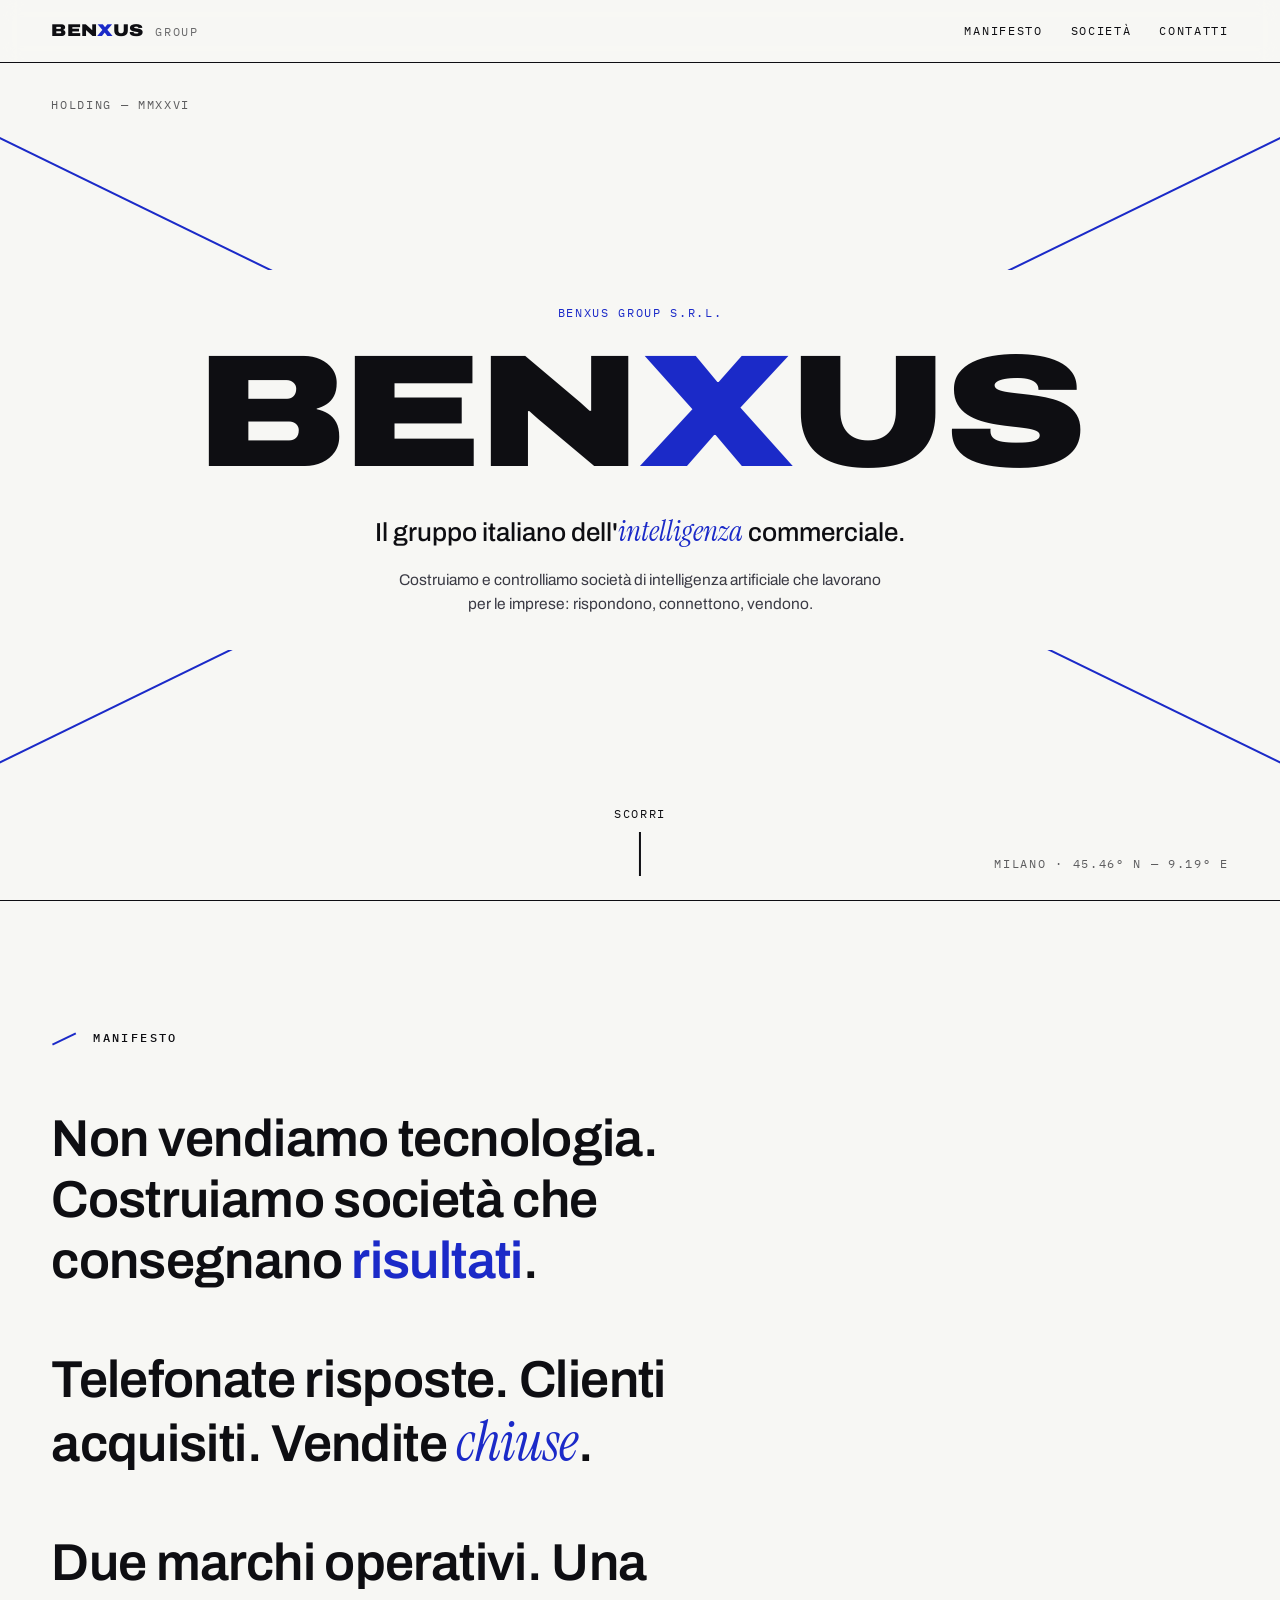
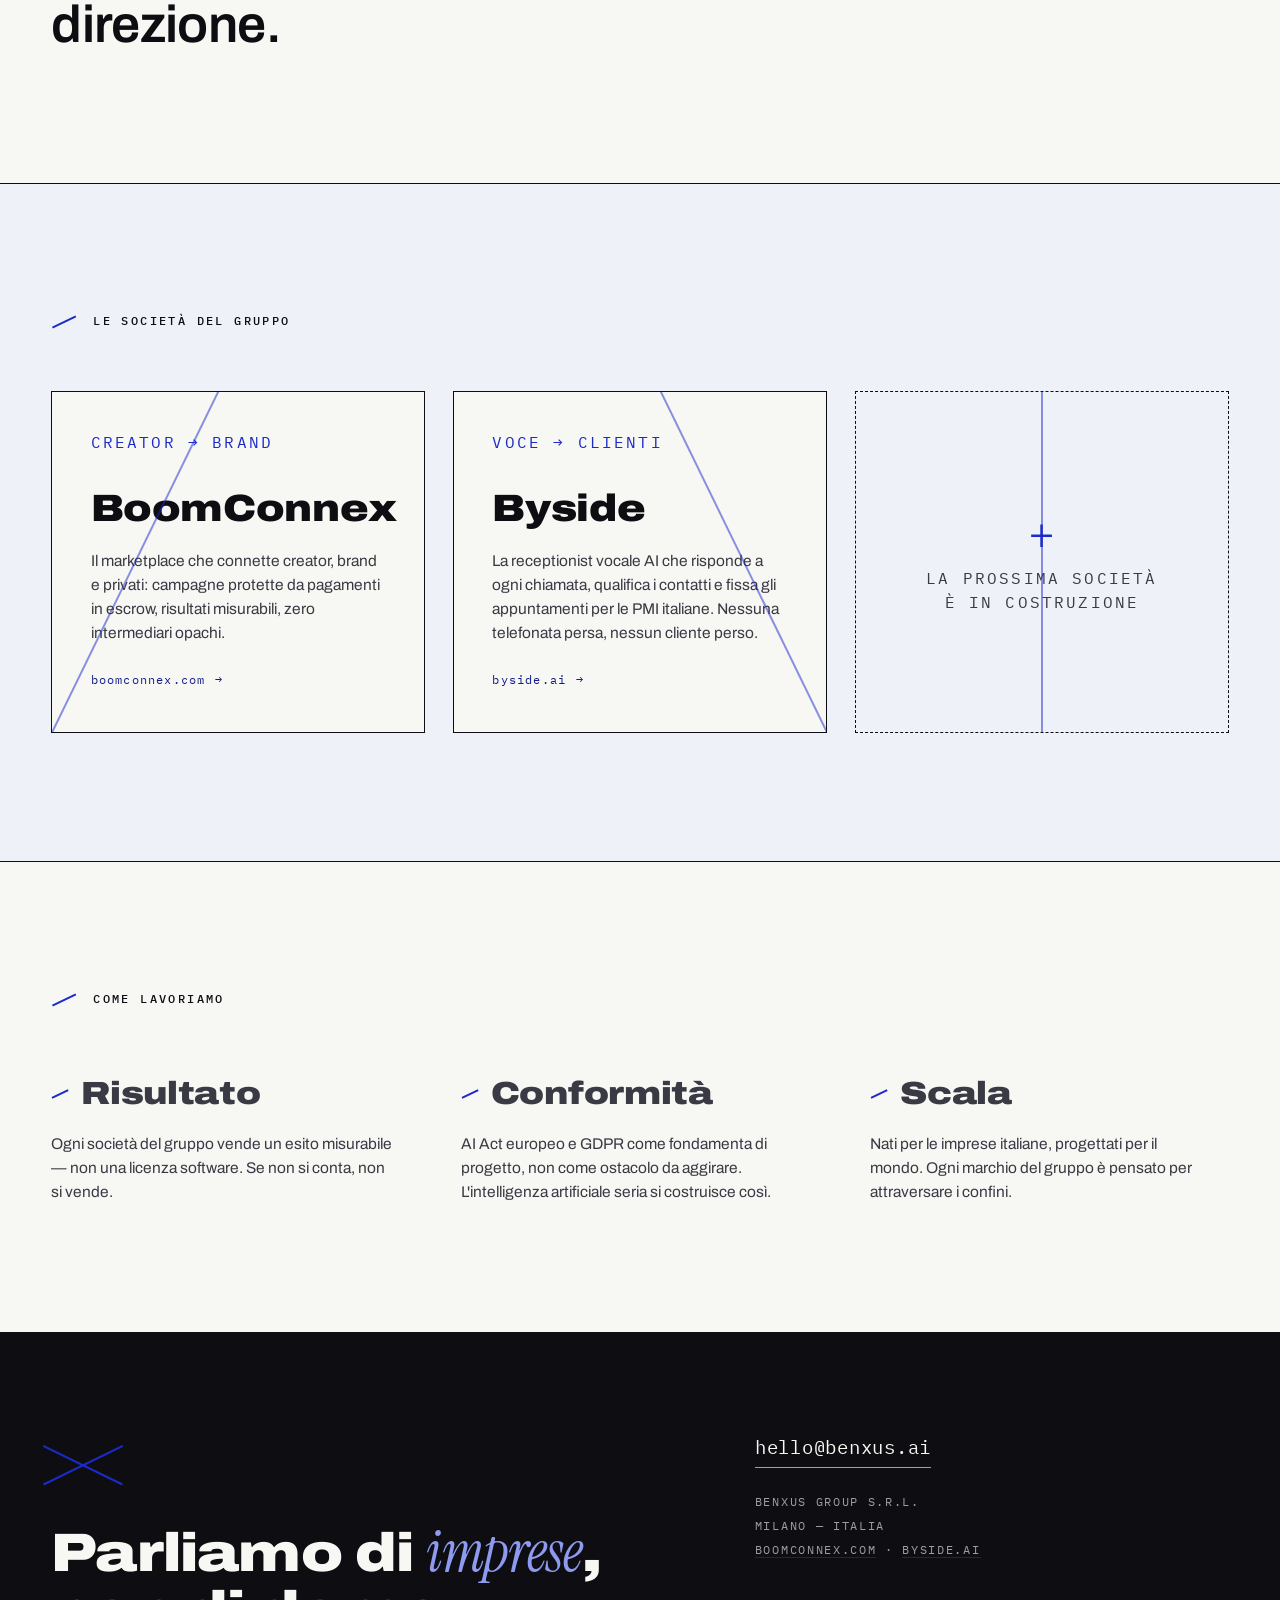
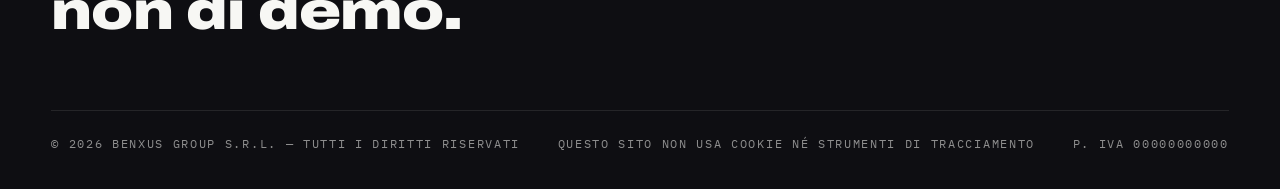
==== index.html @ c02fb2e4 "Firt level" ====
<!DOCTYPE html>
<html lang="it">
<head>
<meta charset="UTF-8">
<meta name="viewport" content="width=device-width, initial-scale=1.0">
<title>Benxus Group — Il gruppo italiano dell'intelligenza commerciale</title>
<meta name="description" content="Benxus Group è la holding milanese che costruisce e controlla società di intelligenza artificiale commerciale: BoomConnex e Byside.">
<link rel="canonical" href="https://benxus.ai/">
<meta name="theme-color" content="#F7F7F4" media="(prefers-color-scheme: light)">
<meta name="theme-color" content="#0D0D11" media="(prefers-color-scheme: dark)">
<meta name="color-scheme" content="light dark">

<meta property="og:title" content="Benxus Group">
<meta property="og:description" content="Il gruppo italiano dell'intelligenza commerciale. BoomConnex · Byside.">
<meta property="og:type" content="website">
<meta property="og:url" content="https://benxus.ai/">
<meta property="og:site_name" content="Benxus Group">
<meta property="og:locale" content="it_IT">
<meta property="og:image" content="https://benxus.ai/og.png">
<meta property="og:image:width" content="1200">
<meta property="og:image:height" content="630">
<meta property="og:image:alt" content="Benxus Group — il gruppo italiano dell'intelligenza commerciale">
<meta name="twitter:card" content="summary_large_image">

<link rel="icon" href="/favicon.svg" type="image/svg+xml">
<link rel="apple-touch-icon" href="/og.png">

<link rel="preconnect" href="https://fonts.googleapis.com">
<link rel="preconnect" href="https://fonts.gstatic.com" crossorigin>
<link href="https://fonts.googleapis.com/css2?family=Archivo:wdth,wght@62..125,400..900&family=IBM+Plex+Mono:wght@400;500&family=Instrument+Serif:ital@1&display=swap" rel="stylesheet">

<style>
  :root{
    /* colore */
    --carta:#F7F7F4;
    --inchiostro:#0E0E12;
    --oltremare:#1B2AC8;
    --oltremare-profondo:#111C86;
    --ghiaccio:#EFF1F8;
    --testo-sec:#3A3A44;
    --testo-ter:#6A6A76;
    --fondo-scuro:#0E0E12;
    --su-scuro:#F7F7F4;
    --su-scuro-blu:#8E99F0;
    --bordo-scuro:rgba(247,247,244,.18);
    /* struttura */
    --angolo:26deg;        /* l'angolo del marchio: ticks, tagli, X */
    --angolo-hero:26deg;   /* le diagonali dell'apertura, più ripide su mobile */
    --linea:1.5px;
    --maxw:1240px;
    --pad:clamp(20px,4vw,56px);
    --header-h:58px;
  }
  @media (prefers-color-scheme: dark){
    :root{
      --carta:#0D0D11;
      --inchiostro:#F2F2EE;
      --oltremare:#7E8CFF;
      --oltremare-profondo:#AEB6FF;
      --ghiaccio:#131320;
      --testo-sec:#A6A6B2;
      --testo-ter:#7C7C8A;
      --fondo-scuro:#07070A;
      --su-scuro:#F2F2EE;
      --su-scuro-blu:#AEB6FF;
      --bordo-scuro:rgba(242,242,238,.16);
    }
  }

  *{margin:0;padding:0;box-sizing:border-box}
  html{scroll-behavior:smooth;scroll-padding-top:calc(var(--header-h) + 24px)}
  @media (prefers-reduced-motion:reduce){
    html{scroll-behavior:auto}
    *,*::before,*::after{animation-duration:.001s!important;animation-delay:0s!important;transition-duration:.001s!important}
  }
  body{
    background:var(--carta);
    color:var(--inchiostro);
    font-family:'Archivo',system-ui,sans-serif;
    font-size:17px;
    line-height:1.55;
    -webkit-font-smoothing:antialiased;
    overflow-x:hidden;
  }
  ::selection{background:var(--oltremare);color:var(--carta)}
  a{color:inherit;text-decoration:none}
  a:focus-visible,button:focus-visible{outline:2.5px solid var(--oltremare);outline-offset:4px;border-radius:2px}
  .mono{font-family:'IBM Plex Mono',monospace;font-size:12px;letter-spacing:.14em;text-transform:uppercase}
  .serif-i{font-family:'Instrument Serif',serif;font-style:italic;font-weight:400}

  .salta{
    position:absolute;left:var(--pad);top:-100px;z-index:99;
    background:var(--oltremare);color:#fff;padding:10px 16px;
    transition:top .2s ease;
  }
  .salta:focus{top:12px}

  /* ---------- INTESTAZIONE ---------- */
  header{
    position:fixed;inset:0 0 auto 0;z-index:50;
    display:flex;justify-content:space-between;align-items:center;gap:16px;
    padding:18px var(--pad);
    background:color-mix(in srgb,var(--carta) 88%,transparent);
    backdrop-filter:blur(10px);
    border-bottom:var(--linea) solid var(--inchiostro);
  }
  .brand{display:flex;align-items:baseline;gap:12px}
  .brand strong{font-weight:900;font-variation-settings:'wdth' 118;letter-spacing:.02em;font-size:17px}
  .brand .x{color:var(--oltremare);display:inline-block;transition:transform .3s cubic-bezier(.2,.7,.2,1)}
  .brand:hover .x{transform:rotate(var(--angolo))}
  nav{display:flex;gap:clamp(14px,3vw,28px);align-items:center}
  nav a{position:relative;padding:2px 0}
  nav a::after{content:"";position:absolute;left:0;bottom:-3px;height:2px;width:0;background:var(--oltremare);transition:width .28s ease}
  nav a:hover::after{width:100%}
  @media(max-width:560px){nav{font-size:10.5px;letter-spacing:.1em}}

  /* ---------- APERTURA ---------- */
  .hero{
    position:relative;
    min-height:100svh;
    display:flex;flex-direction:column;
    align-items:center;justify-content:center;
    text-align:center;
    padding:110px var(--pad) 90px;
    overflow:hidden;
  }
  .diag{
    position:absolute;top:50%;left:50%;
    width:220vmax;height:var(--linea);
    background:var(--oltremare);
    transform-origin:center;
    z-index:1;
    transform:translate(-50%,-50%) rotate(var(--r)) scaleX(0);
    animation:draw 1.1s cubic-bezier(.7,0,.2,1) forwards;
  }
  .diag.a{--r:calc(-1 * var(--angolo-hero));animation-delay:.25s}
  .diag.b{--r:var(--angolo-hero);animation-delay:.45s}
  @keyframes draw{to{transform:translate(-50%,-50%) rotate(var(--r)) scaleX(1)}}

  /* etichette delle società, in asse con le diagonali */
  .rail{
    position:absolute;top:50%;left:50%;z-index:2;
    transform-origin:center;
    opacity:0;animation:fadein .8s ease 1.25s forwards;
  }
  .rail.a{transform:translate(-50%,-50%) rotate(calc(-1 * var(--angolo-hero))) translateX(calc(-1*clamp(170px,27vw,430px))) translateY(-1.5em)}
  .rail.b{transform:translate(-50%,-50%) rotate(var(--angolo-hero)) translateX(clamp(170px,27vw,430px)) translateY(-1.5em)}
  .rail a{display:inline-flex;flex-direction:column;gap:2px;padding:7px 12px;background:var(--carta)}
  .rail .name{font-weight:800;letter-spacing:.16em;font-size:clamp(11px,1.15vw,14px);font-family:'IBM Plex Mono',monospace;color:var(--oltremare)}
  .rail small{font-family:'IBM Plex Mono',monospace;font-size:10px;letter-spacing:.1em;color:var(--inchiostro);opacity:.62}
  .rail a:hover .name{color:var(--oltremare-profondo)}
  @keyframes fadein{to{opacity:1}}

  .hero .plate{
    position:relative;z-index:3;
    background:var(--carta);
    padding:clamp(14px,3vw,34px) clamp(18px,4vw,56px);
  }
  .eyebrow{color:var(--oltremare);margin-bottom:18px;opacity:0;animation:fadein .7s ease .9s forwards}
  h1{
    font-weight:900;font-variation-settings:'wdth' 125;
    font-size:clamp(54px,12.5vw,176px);
    line-height:.92;letter-spacing:-.015em;
    opacity:0;transform:translateY(14px);
    animation:rise .8s cubic-bezier(.2,.7,.2,1) .55s forwards;
  }
  h1 .x{color:var(--oltremare)}
  @keyframes rise{to{opacity:1;transform:none}}
  .tagline{
    margin-top:22px;
    font-size:clamp(18px,2.3vw,26px);
    font-weight:500;
    opacity:0;animation:fadein .8s ease 1.05s forwards;
  }
  .tagline .serif-i{color:var(--oltremare);font-size:1.12em}
  .sub{
    margin-top:14px;max-width:56ch;margin-inline:auto;
    color:var(--testo-sec);font-size:15.5px;
    opacity:0;animation:fadein .8s ease 1.2s forwards;
  }
  .corner{position:absolute;z-index:2;opacity:.66}
  .corner.tl{top:96px;left:var(--pad)}
  .corner.br{bottom:26px;right:var(--pad)}
  .scrollcue{
    position:absolute;bottom:24px;left:50%;transform:translateX(-50%);z-index:3;
    display:flex;flex-direction:column;align-items:center;gap:8px;color:var(--inchiostro);
    opacity:0;animation:fadein 1s ease 1.7s forwards;
  }
  .scrollcue .bar{width:var(--linea);height:44px;background:var(--inchiostro);animation:pulse 2.2s ease-in-out infinite}
  @keyframes pulse{0%,100%{transform:scaleY(1)}50%{transform:scaleY(.45)}}

  @media(max-width:760px){
    :root{--angolo-hero:40deg}
    .rail{top:auto;left:50%;transform:translateX(-50%)}
    .rail.a{top:15%}
    .rail.b{top:auto;bottom:15%}
    .rail a{align-items:center;text-align:center;padding:8px 14px}
    .corner.tl{display:none}
    .corner.br{bottom:20px;font-size:10px}
    .scrollcue{display:none}
  }

  /* ---------- SEZIONI ---------- */
  section{padding:clamp(72px,10vw,130px) var(--pad)}
  section.hero{padding:110px var(--pad) 90px}
  .wrap{max-width:var(--maxw);margin:0 auto}
  .sec-head{display:flex;align-items:center;gap:16px;margin-bottom:clamp(34px,5vw,60px)}
  .sec-head .tick{width:26px;height:var(--linea);background:var(--oltremare);transform:rotate(calc(-1 * var(--angolo)));flex:none}
  .sec-head h2{font-family:'IBM Plex Mono',monospace;font-size:12px;letter-spacing:.2em;text-transform:uppercase;font-weight:500}

  .reveal{opacity:0;transform:translateY(22px);transition:opacity .7s ease,transform .7s cubic-bezier(.2,.7,.2,1)}
  .reveal.in{opacity:1;transform:none}

  /* manifesto */
  #manifesto{border-top:var(--linea) solid var(--inchiostro)}
  .manifesto p{
    font-size:clamp(26px,4.4vw,52px);
    line-height:1.18;font-weight:600;letter-spacing:-.012em;
    max-width:22ch;
  }
  .manifesto p + p{margin-top:1.1em}
  .manifesto .blu{color:var(--oltremare)}
  .manifesto .serif-i{font-size:1.06em}

  /* portafoglio */
  #portafoglio{background:var(--ghiaccio);border-top:var(--linea) solid var(--inchiostro)}
  .grid{display:grid;grid-template-columns:repeat(auto-fit,minmax(290px,1fr));gap:clamp(16px,2.5vw,28px)}
  .card{
    position:relative;background:var(--carta);
    border:var(--linea) solid var(--inchiostro);
    padding:clamp(24px,3vw,40px);
    min-height:300px;display:flex;flex-direction:column;
    overflow:hidden;
    transition:transform .3s cubic-bezier(.2,.7,.2,1), box-shadow .3s ease;
  }
  .card::before{
    content:"";position:absolute;top:-30%;height:160%;width:var(--linea);
    background:var(--oltremare);opacity:.5;
    transition:opacity .3s ease;
  }
  .card.slash::before{left:22%;transform:rotate(var(--angolo))}
  .card.backslash::before{right:22%;transform:rotate(calc(-1 * var(--angolo)))}
  .card:hover{transform:translateY(-6px);box-shadow:0 18px 40px -18px rgba(17,28,134,.35)}
  .card:hover::before{opacity:1}
  .card .k{color:var(--oltremare);margin-bottom:auto}
  .card h3{font-weight:900;font-variation-settings:'wdth' 115;font-size:clamp(26px,3vw,38px);letter-spacing:-.01em;margin:26px 0 10px}
  .card p{color:var(--testo-sec);font-size:15.5px;max-width:34ch}
  .card .go{
    margin-top:26px;display:inline-flex;align-items:center;gap:10px;align-self:flex-start;
    font-family:'IBM Plex Mono',monospace;font-size:12px;letter-spacing:.1em;
    color:var(--oltremare-profondo);
    border-bottom:var(--linea) solid transparent;padding-bottom:3px;
    transition:border-color .25s ease;
  }
  .card .go:hover{border-bottom-color:var(--oltremare)}
  .card .go .arr{transition:transform .25s ease}
  .card:hover .go .arr{transform:translateX(6px)}
  .card.next{
    background:transparent;
    border-style:dashed;
    align-items:center;justify-content:center;text-align:center;color:var(--testo-ter);
  }
  .card.next:hover{transform:none;box-shadow:none}
  .card.next .plus{font-size:44px;font-weight:200;color:var(--oltremare);line-height:1;margin-bottom:12px}

  /* principi */
  #principi{border-top:var(--linea) solid var(--inchiostro)}
  .principi{display:grid;grid-template-columns:repeat(auto-fit,minmax(260px,1fr));gap:clamp(28px,4vw,56px)}
  .pr .word{
    font-weight:900;font-variation-settings:'wdth' 120;
    font-size:clamp(24px,2.6vw,32px);letter-spacing:-.01em;
    display:flex;align-items:center;gap:12px;margin-bottom:14px;
  }
  .pr .word::before{content:"";width:18px;height:var(--linea);background:var(--oltremare);transform:rotate(calc(-1 * var(--angolo)));flex:none}
  .pr p{color:var(--testo-sec);font-size:15.5px;max-width:38ch}

  /* contatti */
  footer{
    border-top:var(--linea) solid var(--inchiostro);
    background:var(--fondo-scuro);color:var(--su-scuro);
    padding:clamp(60px,8vw,100px) var(--pad) 34px;
  }
  .foot-grid{max-width:var(--maxw);margin:0 auto;display:grid;grid-template-columns:1.4fr 1fr;gap:40px;align-items:start}
  @media(max-width:760px){.foot-grid{grid-template-columns:1fr}}
  .xmark{position:relative;width:64px;height:64px;margin-bottom:26px}
  .xmark::before,.xmark::after{
    content:"";position:absolute;top:50%;left:50%;width:88px;height:var(--linea);
    background:var(--oltremare);
  }
  .xmark::before{transform:translate(-50%,-50%) rotate(var(--angolo))}
  .xmark::after{transform:translate(-50%,-50%) rotate(calc(-1 * var(--angolo)))}
  footer h2{font-weight:900;font-variation-settings:'wdth' 120;font-size:clamp(30px,4.5vw,54px);letter-spacing:-.015em;line-height:1.05;max-width:14ch}
  footer h2 .serif-i{color:var(--su-scuro-blu);font-size:1.05em}
  .foot-right{display:flex;flex-direction:column;gap:22px}
  .foot-right a.mail{
    font-family:'IBM Plex Mono',monospace;font-size:clamp(15px,1.8vw,19px);letter-spacing:.04em;
    color:var(--su-scuro);border-bottom:var(--linea) solid var(--su-scuro-blu);
    align-self:flex-start;padding-bottom:4px;transition:color .25s ease;
  }
  .foot-right a.mail:hover{color:var(--su-scuro-blu)}
  .foot-right .mono{opacity:.62;line-height:2}
  .foot-right .mono a{border-bottom:1px solid var(--bordo-scuro)}
  .foot-right .mono a:hover{border-bottom-color:var(--su-scuro-blu)}
  .legal{
    max-width:var(--maxw);margin:70px auto 0;padding-top:22px;
    border-top:1px solid var(--bordo-scuro);
    display:flex;justify-content:space-between;gap:12px 28px;flex-wrap:wrap;
    opacity:.55;line-height:1.9;
  }
</style>
<noscript><style>.reveal{opacity:1;transform:none}</style></noscript>
</head>
<body id="top">

<a class="salta mono" href="#manifesto">Vai al contenuto</a>

<header>
  <a class="brand" href="#top" aria-label="Benxus Group — torna all'inizio">
    <strong>BEN<span class="x">X</span>US</strong>
    <span class="mono" style="color:var(--inchiostro);opacity:.6">Group</span>
  </a>
  <nav class="mono" aria-label="Navigazione principale">
    <a href="#manifesto">Manifesto</a>
    <a href="#portafoglio">Società</a>
    <a href="#contatti">Contatti</a>
  </nav>
</header>

<main>

  <!-- APERTURA -->
  <section class="hero" aria-labelledby="titolo">
    <div class="diag a" aria-hidden="true"></div>
    <div class="diag b" aria-hidden="true"></div>

    <div class="rail a">
      <a href="#portafoglio">
        <span class="name">BOOMCONNEX</span>
        <small>creator&nbsp;→&nbsp;brand</small>
      </a>
    </div>
    <div class="rail b">
      <a href="#portafoglio">
        <span class="name">BYSIDE</span>
        <small>voce&nbsp;→&nbsp;clienti</small>
      </a>
    </div>

    <p class="corner tl mono" aria-hidden="true">Holding — MMXXVI</p>
    <p class="corner br mono" aria-hidden="true">Milano · 45.46° N — 9.19° E</p>

    <div class="plate">
      <p class="eyebrow mono">Benxus Group S.r.l.</p>
      <h1 id="titolo">BEN<span class="x">X</span>US</h1>
      <p class="tagline">Il gruppo italiano dell'<span class="serif-i">intelligenza</span> commerciale.</p>
      <p class="sub">Costruiamo e controlliamo società di intelligenza artificiale che lavorano per le imprese: rispondono, connettono, vendono.</p>
    </div>

    <a class="scrollcue" href="#manifesto" aria-label="Scorri al manifesto">
      <span class="mono">Scorri</span><span class="bar" aria-hidden="true"></span>
    </a>
  </section>

  <!-- MANIFESTO -->
  <section id="manifesto" aria-labelledby="h-manifesto">
    <div class="wrap">
      <div class="sec-head reveal"><span class="tick" aria-hidden="true"></span><h2 id="h-manifesto">Manifesto</h2></div>
      <div class="manifesto">
        <p class="reveal">Non vendiamo tecnologia. Costruiamo società che consegnano <span class="blu">risultati</span>.</p>
        <p class="reveal">Telefonate risposte. Clienti acquisiti. Vendite <span class="serif-i blu">chiuse</span>.</p>
        <p class="reveal">Due marchi operativi. Una direzione.</p>
      </div>
    </div>
  </section>

  <!-- PORTAFOGLIO -->
  <section id="portafoglio" aria-labelledby="h-portafoglio">
    <div class="wrap">
      <div class="sec-head reveal"><span class="tick" aria-hidden="true"></span><h2 id="h-portafoglio">Le società del gruppo</h2></div>
      <div class="grid">

        <article class="card slash reveal">
          <p class="k mono">Creator → Brand</p>
          <h3>BoomConnex</h3>
          <p>Il marketplace che connette creator, brand e privati: campagne protette da pagamenti in escrow, risultati misurabili, zero intermediari opachi.</p>
          <a class="go" href="https://boomconnex.com" target="_blank" rel="noopener">boomconnex.com <span class="arr" aria-hidden="true">→</span></a>
        </article>

        <article class="card backslash reveal">
          <p class="k mono">Voce → Clienti</p>
          <h3>Byside</h3>
          <p>La receptionist vocale AI che risponde a ogni chiamata, qualifica i contatti e fissa gli appuntamenti per le PMI italiane. Nessuna telefonata persa, nessun cliente perso.</p>
          <a class="go" href="https://byside.ai" target="_blank" rel="noopener">byside.ai <span class="arr" aria-hidden="true">→</span></a>
        </article>

        <article class="card next reveal">
          <div>
            <p class="plus" aria-hidden="true">+</p>
            <p class="mono">La prossima società<br>è in costruzione</p>
          </div>
        </article>

      </div>
    </div>
  </section>

  <!-- PRINCIPI -->
  <section id="principi" aria-labelledby="h-principi">
    <div class="wrap">
      <div class="sec-head reveal"><span class="tick" aria-hidden="true"></span><h2 id="h-principi">Come lavoriamo</h2></div>
      <div class="principi">
        <div class="pr reveal">
          <p class="word">Risultato</p>
          <p>Ogni società del gruppo vende un esito misurabile — non una licenza software. Se non si conta, non si vende.</p>
        </div>
        <div class="pr reveal">
          <p class="word">Conformità</p>
          <p>AI Act europeo e GDPR come fondamenta di progetto, non come ostacolo da aggirare. L'intelligenza artificiale seria si costruisce così.</p>
        </div>
        <div class="pr reveal">
          <p class="word">Scala</p>
          <p>Nati per le imprese italiane, progettati per il mondo. Ogni marchio del gruppo è pensato per attraversare i confini.</p>
        </div>
      </div>
    </div>
  </section>

</main>

<!-- CONTATTI -->
<footer id="contatti">
  <div class="foot-grid">
    <div>
      <div class="xmark" aria-hidden="true"></div>
      <h2>Parliamo di <span class="serif-i">imprese</span>, non di demo.</h2>
    </div>
    <div class="foot-right">
      <a class="mail" href="mailto:hello@benxus.ai">hello@benxus.ai</a>
      <p class="mono">
        Benxus Group S.r.l.<br>
        Milano — Italia<br>
        <a href="https://boomconnex.com" target="_blank" rel="noopener">boomconnex.com</a> ·
        <a href="https://byside.ai" target="_blank" rel="noopener">byside.ai</a>
      </p>
    </div>
  </div>
  <div class="legal mono">
    <span>© 2026 Benxus Group S.r.l. — Tutti i diritti riservati</span>
    <span>Questo sito non usa cookie né strumenti di tracciamento</span>
    <span>P. IVA 00000000000</span>
  </div>
</footer>

<script type="application/ld+json">
{
  "@context":"https://schema.org",
  "@type":"Organization",
  "name":"Benxus Group S.r.l.",
  "alternateName":"Benxus Group",
  "url":"https://benxus.ai/",
  "logo":"https://benxus.ai/og.png",
  "image":"https://benxus.ai/og.png",
  "email":"hello@benxus.ai",
  "description":"Holding milanese che costruisce e controlla società di intelligenza artificiale commerciale: BoomConnex e Byside.",
  "address":{"@type":"PostalAddress","addressLocality":"Milano","addressCountry":"IT"},
  "subOrganization":[
    {"@type":"Organization","name":"BoomConnex","url":"https://boomconnex.com","description":"Marketplace che connette creator, brand e privati con pagamenti in escrow."},
    {"@type":"Organization","name":"Byside","url":"https://byside.ai","description":"Receptionist vocale AI per le PMI italiane: risponde, qualifica e fissa appuntamenti."}
  ]
}
</script>

<script>
  (function(){
    var els = document.querySelectorAll('.reveal');
    var ridotto = window.matchMedia('(prefers-reduced-motion: reduce)').matches;
    if (ridotto || !('IntersectionObserver' in window)) {
      els.forEach(function(el){ el.classList.add('in'); });
      return;
    }
    var io = new IntersectionObserver(function(entries){
      entries.forEach(function(e){
        if (e.isIntersecting) { e.target.classList.add('in'); io.unobserve(e.target); }
      });
    }, { threshold: 0.18, rootMargin: '0px 0px -8% 0px' });
    els.forEach(function(el){ io.observe(el); });
  })();
</script>

</body>
</html>
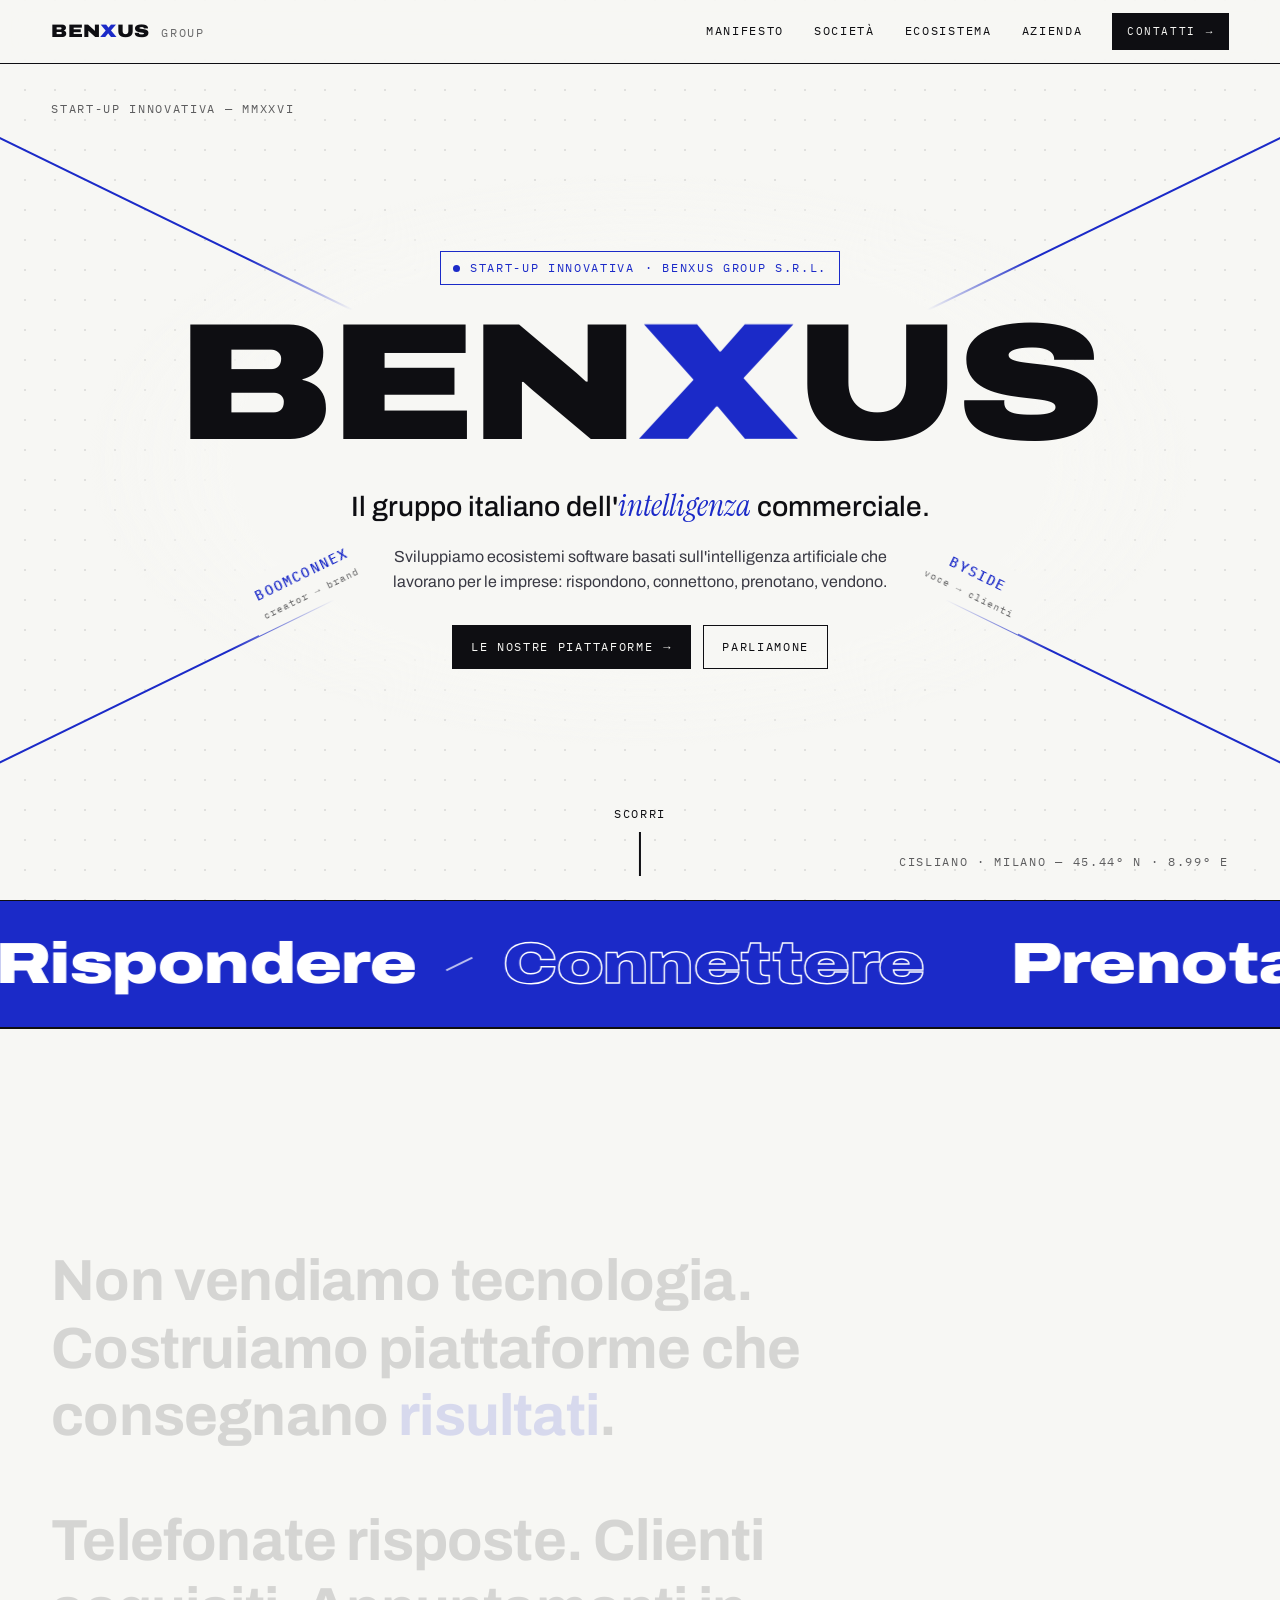
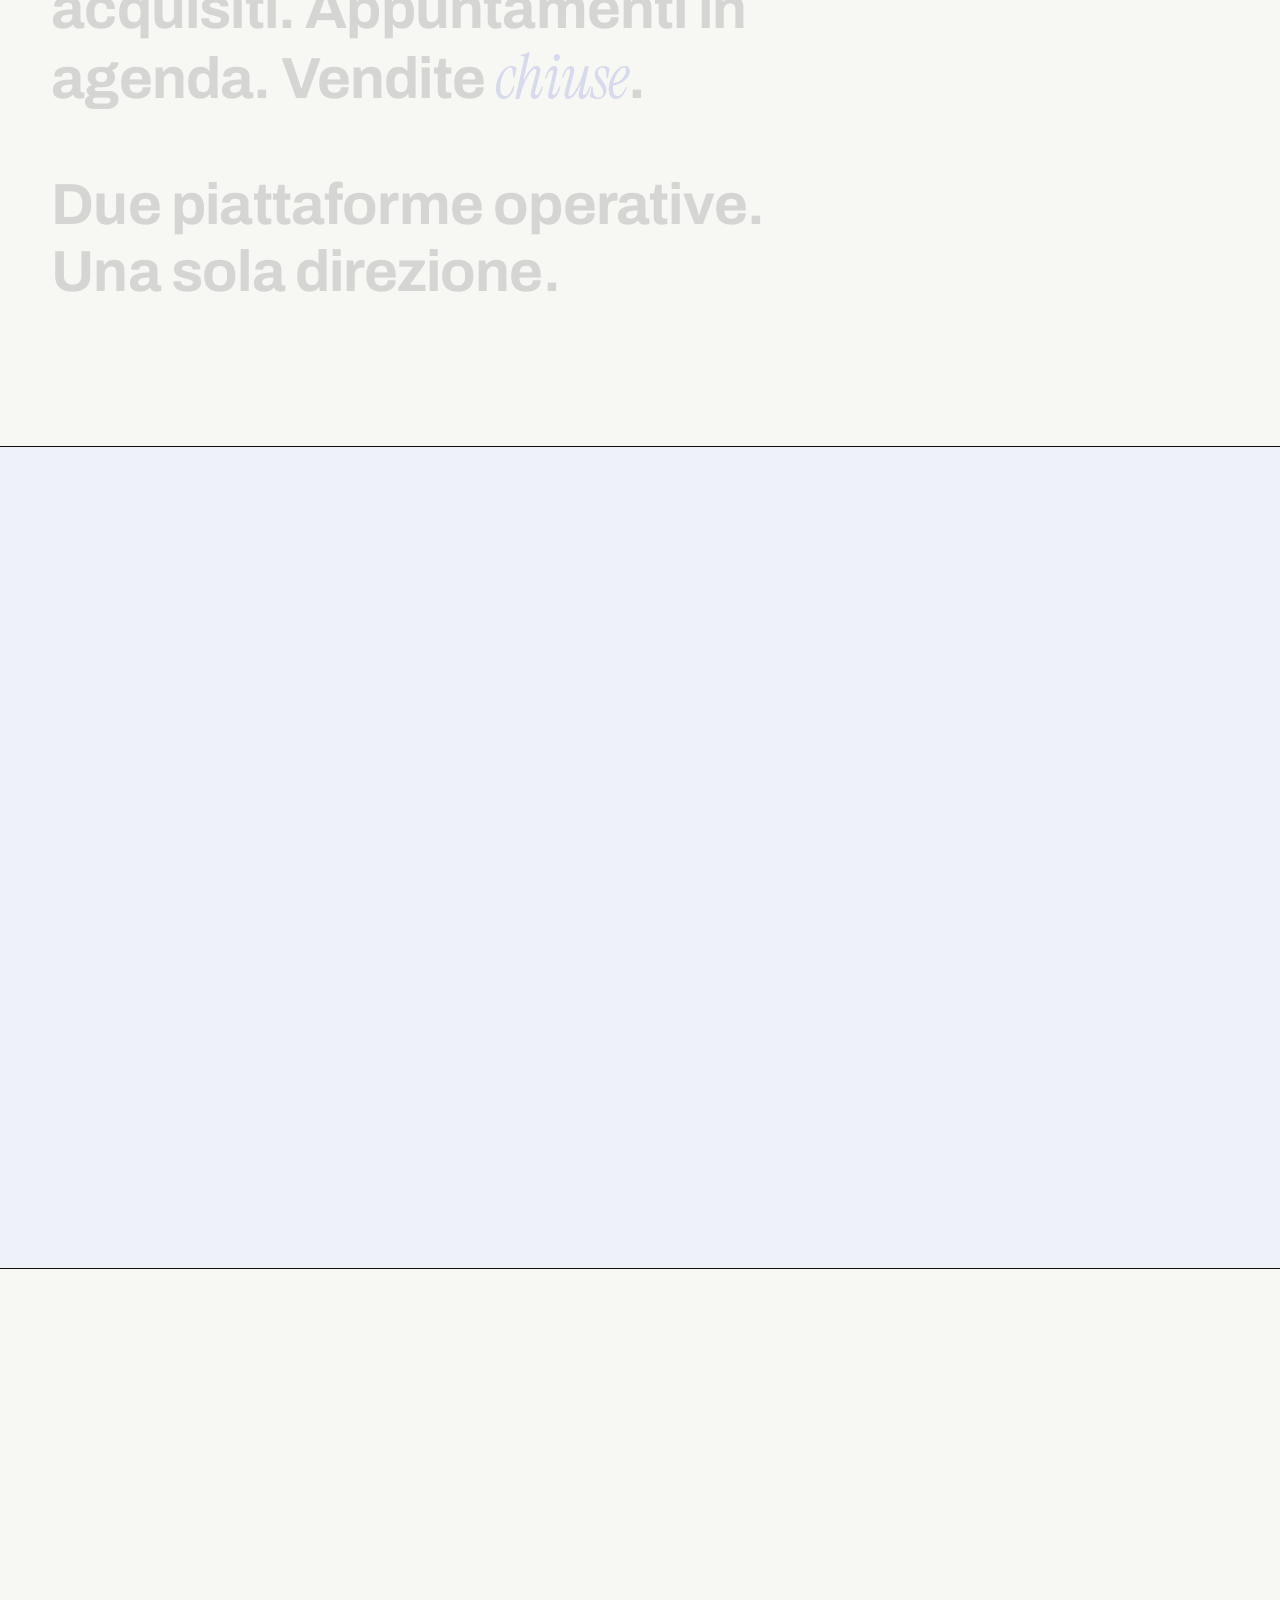
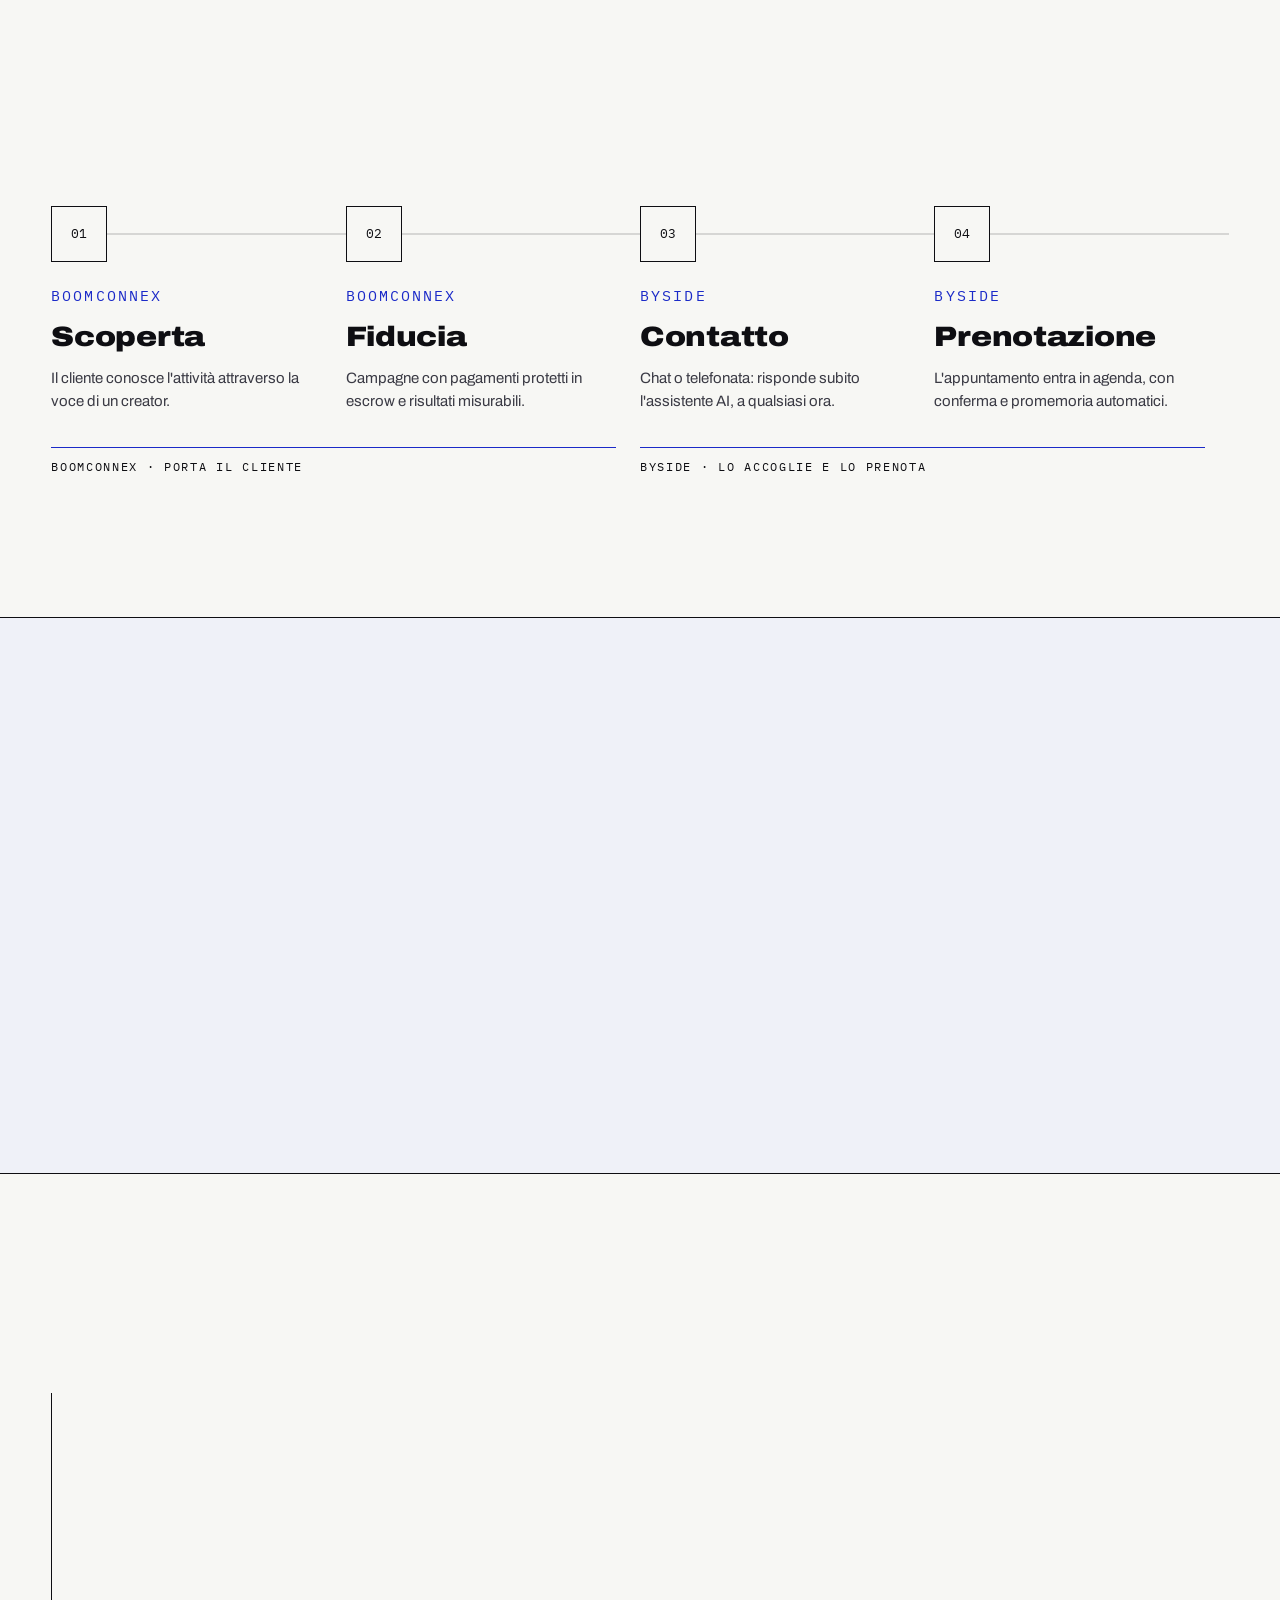
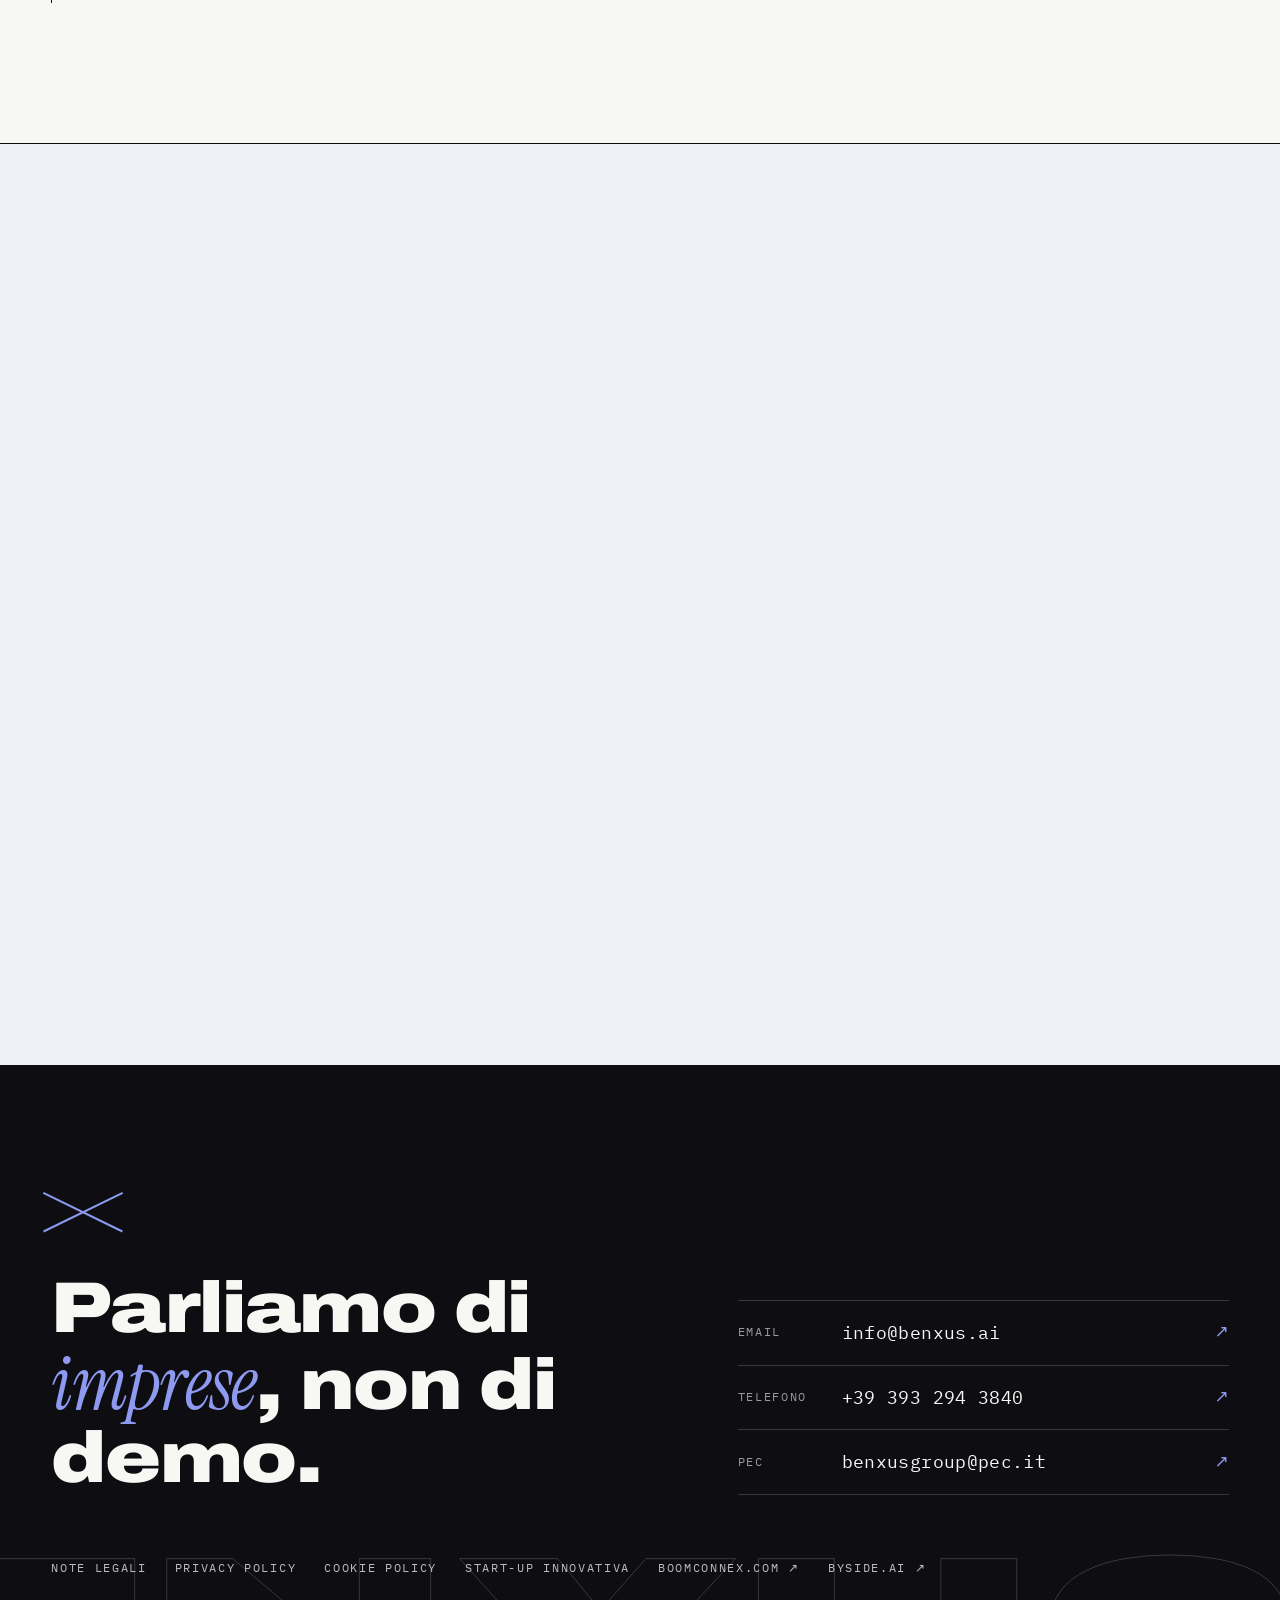
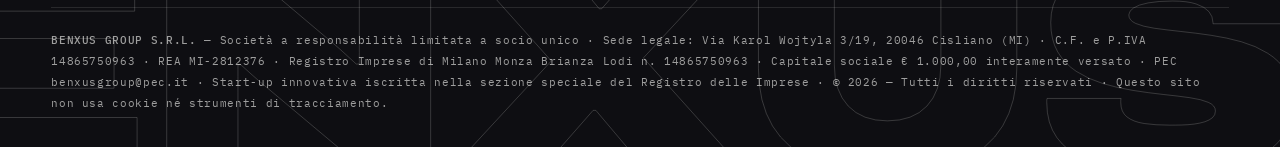
==== commit f93af89b: "Upload update with improvment and society data" ====
--- a/index.html
+++ b/index.html
@@ -3,15 +3,18 @@
 <head>
 <meta charset="UTF-8">
 <meta name="viewport" content="width=device-width, initial-scale=1.0">
+<meta http-equiv="Content-Security-Policy" content="default-src 'self'; script-src 'self'; style-src 'self'; img-src 'self' data:; font-src 'self'; connect-src 'self'; media-src 'none'; object-src 'none'; frame-src 'none'; worker-src 'none'; manifest-src 'self'; base-uri 'self'; form-action 'self'; upgrade-insecure-requests">
+<meta name="referrer" content="strict-origin-when-cross-origin">
 <title>Benxus Group — Il gruppo italiano dell'intelligenza commerciale</title>
-<meta name="description" content="Benxus Group è la holding milanese che costruisce e controlla società di intelligenza artificiale commerciale: BoomConnex e Byside.">
+<meta name="description" content="Benxus Group è la start-up innovativa italiana che sviluppa ecosistemi software basati sull'intelligenza artificiale per le imprese: BoomConnex e Byside.">
+<meta name="robots" content="index,follow">
 <link rel="canonical" href="https://benxus.ai/">
 <meta name="theme-color" content="#F7F7F4" media="(prefers-color-scheme: light)">
 <meta name="theme-color" content="#0D0D11" media="(prefers-color-scheme: dark)">
 <meta name="color-scheme" content="light dark">
-
-<meta property="og:title" content="Benxus Group">
-<meta property="og:description" content="Il gruppo italiano dell'intelligenza commerciale. BoomConnex · Byside.">
+<meta name="format-detection" content="telephone=no">
+<meta property="og:title" content="Benxus Group — Il gruppo italiano dell'intelligenza commerciale">
+<meta property="og:description" content="Benxus Group è la start-up innovativa italiana che sviluppa ecosistemi software basati sull'intelligenza artificiale per le imprese: BoomConnex e Byside.">
 <meta property="og:type" content="website">
 <meta property="og:url" content="https://benxus.ai/">
 <meta property="og:site_name" content="Benxus Group">
@@ -21,382 +24,131 @@
 <meta property="og:image:height" content="630">
 <meta property="og:image:alt" content="Benxus Group — il gruppo italiano dell'intelligenza commerciale">
 <meta name="twitter:card" content="summary_large_image">
-
-<link rel="icon" href="/favicon.svg" type="image/svg+xml">
-<link rel="apple-touch-icon" href="/og.png">
-
-<link rel="preconnect" href="https://fonts.googleapis.com">
-<link rel="preconnect" href="https://fonts.gstatic.com" crossorigin>
-<link href="https://fonts.googleapis.com/css2?family=Archivo:wdth,wght@62..125,400..900&family=IBM+Plex+Mono:wght@400;500&family=Instrument+Serif:ital@1&display=swap" rel="stylesheet">
-
-<style>
-  :root{
-    /* colore */
-    --carta:#F7F7F4;
-    --inchiostro:#0E0E12;
-    --oltremare:#1B2AC8;
-    --oltremare-profondo:#111C86;
-    --ghiaccio:#EFF1F8;
-    --testo-sec:#3A3A44;
-    --testo-ter:#6A6A76;
-    --fondo-scuro:#0E0E12;
-    --su-scuro:#F7F7F4;
-    --su-scuro-blu:#8E99F0;
-    --bordo-scuro:rgba(247,247,244,.18);
-    /* struttura */
-    --angolo:26deg;        /* l'angolo del marchio: ticks, tagli, X */
-    --angolo-hero:26deg;   /* le diagonali dell'apertura, più ripide su mobile */
-    --linea:1.5px;
-    --maxw:1240px;
-    --pad:clamp(20px,4vw,56px);
-    --header-h:58px;
-  }
-  @media (prefers-color-scheme: dark){
-    :root{
-      --carta:#0D0D11;
-      --inchiostro:#F2F2EE;
-      --oltremare:#7E8CFF;
-      --oltremare-profondo:#AEB6FF;
-      --ghiaccio:#131320;
-      --testo-sec:#A6A6B2;
-      --testo-ter:#7C7C8A;
-      --fondo-scuro:#07070A;
-      --su-scuro:#F2F2EE;
-      --su-scuro-blu:#AEB6FF;
-      --bordo-scuro:rgba(242,242,238,.16);
-    }
-  }
-
-  *{margin:0;padding:0;box-sizing:border-box}
-  html{scroll-behavior:smooth;scroll-padding-top:calc(var(--header-h) + 24px)}
-  @media (prefers-reduced-motion:reduce){
-    html{scroll-behavior:auto}
-    *,*::before,*::after{animation-duration:.001s!important;animation-delay:0s!important;transition-duration:.001s!important}
-  }
-  body{
-    background:var(--carta);
-    color:var(--inchiostro);
-    font-family:'Archivo',system-ui,sans-serif;
-    font-size:17px;
-    line-height:1.55;
-    -webkit-font-smoothing:antialiased;
-    overflow-x:hidden;
-  }
-  ::selection{background:var(--oltremare);color:var(--carta)}
-  a{color:inherit;text-decoration:none}
-  a:focus-visible,button:focus-visible{outline:2.5px solid var(--oltremare);outline-offset:4px;border-radius:2px}
-  .mono{font-family:'IBM Plex Mono',monospace;font-size:12px;letter-spacing:.14em;text-transform:uppercase}
-  .serif-i{font-family:'Instrument Serif',serif;font-style:italic;font-weight:400}
-
-  .salta{
-    position:absolute;left:var(--pad);top:-100px;z-index:99;
-    background:var(--oltremare);color:#fff;padding:10px 16px;
-    transition:top .2s ease;
-  }
-  .salta:focus{top:12px}
-
-  /* ---------- INTESTAZIONE ---------- */
-  header{
-    position:fixed;inset:0 0 auto 0;z-index:50;
-    display:flex;justify-content:space-between;align-items:center;gap:16px;
-    padding:18px var(--pad);
-    background:color-mix(in srgb,var(--carta) 88%,transparent);
-    backdrop-filter:blur(10px);
-    border-bottom:var(--linea) solid var(--inchiostro);
-  }
-  .brand{display:flex;align-items:baseline;gap:12px}
-  .brand strong{font-weight:900;font-variation-settings:'wdth' 118;letter-spacing:.02em;font-size:17px}
-  .brand .x{color:var(--oltremare);display:inline-block;transition:transform .3s cubic-bezier(.2,.7,.2,1)}
-  .brand:hover .x{transform:rotate(var(--angolo))}
-  nav{display:flex;gap:clamp(14px,3vw,28px);align-items:center}
-  nav a{position:relative;padding:2px 0}
-  nav a::after{content:"";position:absolute;left:0;bottom:-3px;height:2px;width:0;background:var(--oltremare);transition:width .28s ease}
-  nav a:hover::after{width:100%}
-  @media(max-width:560px){nav{font-size:10.5px;letter-spacing:.1em}}
-
-  /* ---------- APERTURA ---------- */
-  .hero{
-    position:relative;
-    min-height:100svh;
-    display:flex;flex-direction:column;
-    align-items:center;justify-content:center;
-    text-align:center;
-    padding:110px var(--pad) 90px;
-    overflow:hidden;
-  }
-  .diag{
-    position:absolute;top:50%;left:50%;
-    width:220vmax;height:var(--linea);
-    background:var(--oltremare);
-    transform-origin:center;
-    z-index:1;
-    transform:translate(-50%,-50%) rotate(var(--r)) scaleX(0);
-    animation:draw 1.1s cubic-bezier(.7,0,.2,1) forwards;
-  }
-  .diag.a{--r:calc(-1 * var(--angolo-hero));animation-delay:.25s}
-  .diag.b{--r:var(--angolo-hero);animation-delay:.45s}
-  @keyframes draw{to{transform:translate(-50%,-50%) rotate(var(--r)) scaleX(1)}}
-
-  /* etichette delle società, in asse con le diagonali */
-  .rail{
-    position:absolute;top:50%;left:50%;z-index:2;
-    transform-origin:center;
-    opacity:0;animation:fadein .8s ease 1.25s forwards;
-  }
-  .rail.a{transform:translate(-50%,-50%) rotate(calc(-1 * var(--angolo-hero))) translateX(calc(-1*clamp(170px,27vw,430px))) translateY(-1.5em)}
-  .rail.b{transform:translate(-50%,-50%) rotate(var(--angolo-hero)) translateX(clamp(170px,27vw,430px)) translateY(-1.5em)}
-  .rail a{display:inline-flex;flex-direction:column;gap:2px;padding:7px 12px;background:var(--carta)}
-  .rail .name{font-weight:800;letter-spacing:.16em;font-size:clamp(11px,1.15vw,14px);font-family:'IBM Plex Mono',monospace;color:var(--oltremare)}
-  .rail small{font-family:'IBM Plex Mono',monospace;font-size:10px;letter-spacing:.1em;color:var(--inchiostro);opacity:.62}
-  .rail a:hover .name{color:var(--oltremare-profondo)}
-  @keyframes fadein{to{opacity:1}}
-
-  .hero .plate{
-    position:relative;z-index:3;
-    background:var(--carta);
-    padding:clamp(14px,3vw,34px) clamp(18px,4vw,56px);
-  }
-  .eyebrow{color:var(--oltremare);margin-bottom:18px;opacity:0;animation:fadein .7s ease .9s forwards}
-  h1{
-    font-weight:900;font-variation-settings:'wdth' 125;
-    font-size:clamp(54px,12.5vw,176px);
-    line-height:.92;letter-spacing:-.015em;
-    opacity:0;transform:translateY(14px);
-    animation:rise .8s cubic-bezier(.2,.7,.2,1) .55s forwards;
-  }
-  h1 .x{color:var(--oltremare)}
-  @keyframes rise{to{opacity:1;transform:none}}
-  .tagline{
-    margin-top:22px;
-    font-size:clamp(18px,2.3vw,26px);
-    font-weight:500;
-    opacity:0;animation:fadein .8s ease 1.05s forwards;
-  }
-  .tagline .serif-i{color:var(--oltremare);font-size:1.12em}
-  .sub{
-    margin-top:14px;max-width:56ch;margin-inline:auto;
-    color:var(--testo-sec);font-size:15.5px;
-    opacity:0;animation:fadein .8s ease 1.2s forwards;
-  }
-  .corner{position:absolute;z-index:2;opacity:.66}
-  .corner.tl{top:96px;left:var(--pad)}
-  .corner.br{bottom:26px;right:var(--pad)}
-  .scrollcue{
-    position:absolute;bottom:24px;left:50%;transform:translateX(-50%);z-index:3;
-    display:flex;flex-direction:column;align-items:center;gap:8px;color:var(--inchiostro);
-    opacity:0;animation:fadein 1s ease 1.7s forwards;
-  }
-  .scrollcue .bar{width:var(--linea);height:44px;background:var(--inchiostro);animation:pulse 2.2s ease-in-out infinite}
-  @keyframes pulse{0%,100%{transform:scaleY(1)}50%{transform:scaleY(.45)}}
-
-  @media(max-width:760px){
-    :root{--angolo-hero:40deg}
-    .rail{top:auto;left:50%;transform:translateX(-50%)}
-    .rail.a{top:15%}
-    .rail.b{top:auto;bottom:15%}
-    .rail a{align-items:center;text-align:center;padding:8px 14px}
-    .corner.tl{display:none}
-    .corner.br{bottom:20px;font-size:10px}
-    .scrollcue{display:none}
-  }
-
-  /* ---------- SEZIONI ---------- */
-  section{padding:clamp(72px,10vw,130px) var(--pad)}
-  section.hero{padding:110px var(--pad) 90px}
-  .wrap{max-width:var(--maxw);margin:0 auto}
-  .sec-head{display:flex;align-items:center;gap:16px;margin-bottom:clamp(34px,5vw,60px)}
-  .sec-head .tick{width:26px;height:var(--linea);background:var(--oltremare);transform:rotate(calc(-1 * var(--angolo)));flex:none}
-  .sec-head h2{font-family:'IBM Plex Mono',monospace;font-size:12px;letter-spacing:.2em;text-transform:uppercase;font-weight:500}
-
-  .reveal{opacity:0;transform:translateY(22px);transition:opacity .7s ease,transform .7s cubic-bezier(.2,.7,.2,1)}
-  .reveal.in{opacity:1;transform:none}
-
-  /* manifesto */
-  #manifesto{border-top:var(--linea) solid var(--inchiostro)}
-  .manifesto p{
-    font-size:clamp(26px,4.4vw,52px);
-    line-height:1.18;font-weight:600;letter-spacing:-.012em;
-    max-width:22ch;
-  }
-  .manifesto p + p{margin-top:1.1em}
-  .manifesto .blu{color:var(--oltremare)}
-  .manifesto .serif-i{font-size:1.06em}
-
-  /* portafoglio */
-  #portafoglio{background:var(--ghiaccio);border-top:var(--linea) solid var(--inchiostro)}
-  .grid{display:grid;grid-template-columns:repeat(auto-fit,minmax(290px,1fr));gap:clamp(16px,2.5vw,28px)}
-  .card{
-    position:relative;background:var(--carta);
-    border:var(--linea) solid var(--inchiostro);
-    padding:clamp(24px,3vw,40px);
-    min-height:300px;display:flex;flex-direction:column;
-    overflow:hidden;
-    transition:transform .3s cubic-bezier(.2,.7,.2,1), box-shadow .3s ease;
-  }
-  .card::before{
-    content:"";position:absolute;top:-30%;height:160%;width:var(--linea);
-    background:var(--oltremare);opacity:.5;
-    transition:opacity .3s ease;
-  }
-  .card.slash::before{left:22%;transform:rotate(var(--angolo))}
-  .card.backslash::before{right:22%;transform:rotate(calc(-1 * var(--angolo)))}
-  .card:hover{transform:translateY(-6px);box-shadow:0 18px 40px -18px rgba(17,28,134,.35)}
-  .card:hover::before{opacity:1}
-  .card .k{color:var(--oltremare);margin-bottom:auto}
-  .card h3{font-weight:900;font-variation-settings:'wdth' 115;font-size:clamp(26px,3vw,38px);letter-spacing:-.01em;margin:26px 0 10px}
-  .card p{color:var(--testo-sec);font-size:15.5px;max-width:34ch}
-  .card .go{
-    margin-top:26px;display:inline-flex;align-items:center;gap:10px;align-self:flex-start;
-    font-family:'IBM Plex Mono',monospace;font-size:12px;letter-spacing:.1em;
-    color:var(--oltremare-profondo);
-    border-bottom:var(--linea) solid transparent;padding-bottom:3px;
-    transition:border-color .25s ease;
-  }
-  .card .go:hover{border-bottom-color:var(--oltremare)}
-  .card .go .arr{transition:transform .25s ease}
-  .card:hover .go .arr{transform:translateX(6px)}
-  .card.next{
-    background:transparent;
-    border-style:dashed;
-    align-items:center;justify-content:center;text-align:center;color:var(--testo-ter);
-  }
-  .card.next:hover{transform:none;box-shadow:none}
-  .card.next .plus{font-size:44px;font-weight:200;color:var(--oltremare);line-height:1;margin-bottom:12px}
-
-  /* principi */
-  #principi{border-top:var(--linea) solid var(--inchiostro)}
-  .principi{display:grid;grid-template-columns:repeat(auto-fit,minmax(260px,1fr));gap:clamp(28px,4vw,56px)}
-  .pr .word{
-    font-weight:900;font-variation-settings:'wdth' 120;
-    font-size:clamp(24px,2.6vw,32px);letter-spacing:-.01em;
-    display:flex;align-items:center;gap:12px;margin-bottom:14px;
-  }
-  .pr .word::before{content:"";width:18px;height:var(--linea);background:var(--oltremare);transform:rotate(calc(-1 * var(--angolo)));flex:none}
-  .pr p{color:var(--testo-sec);font-size:15.5px;max-width:38ch}
-
-  /* contatti */
-  footer{
-    border-top:var(--linea) solid var(--inchiostro);
-    background:var(--fondo-scuro);color:var(--su-scuro);
-    padding:clamp(60px,8vw,100px) var(--pad) 34px;
-  }
-  .foot-grid{max-width:var(--maxw);margin:0 auto;display:grid;grid-template-columns:1.4fr 1fr;gap:40px;align-items:start}
-  @media(max-width:760px){.foot-grid{grid-template-columns:1fr}}
-  .xmark{position:relative;width:64px;height:64px;margin-bottom:26px}
-  .xmark::before,.xmark::after{
-    content:"";position:absolute;top:50%;left:50%;width:88px;height:var(--linea);
-    background:var(--oltremare);
-  }
-  .xmark::before{transform:translate(-50%,-50%) rotate(var(--angolo))}
-  .xmark::after{transform:translate(-50%,-50%) rotate(calc(-1 * var(--angolo)))}
-  footer h2{font-weight:900;font-variation-settings:'wdth' 120;font-size:clamp(30px,4.5vw,54px);letter-spacing:-.015em;line-height:1.05;max-width:14ch}
-  footer h2 .serif-i{color:var(--su-scuro-blu);font-size:1.05em}
-  .foot-right{display:flex;flex-direction:column;gap:22px}
-  .foot-right a.mail{
-    font-family:'IBM Plex Mono',monospace;font-size:clamp(15px,1.8vw,19px);letter-spacing:.04em;
-    color:var(--su-scuro);border-bottom:var(--linea) solid var(--su-scuro-blu);
-    align-self:flex-start;padding-bottom:4px;transition:color .25s ease;
-  }
-  .foot-right a.mail:hover{color:var(--su-scuro-blu)}
-  .foot-right .mono{opacity:.62;line-height:2}
-  .foot-right .mono a{border-bottom:1px solid var(--bordo-scuro)}
-  .foot-right .mono a:hover{border-bottom-color:var(--su-scuro-blu)}
-  .legal{
-    max-width:var(--maxw);margin:70px auto 0;padding-top:22px;
-    border-top:1px solid var(--bordo-scuro);
-    display:flex;justify-content:space-between;gap:12px 28px;flex-wrap:wrap;
-    opacity:.55;line-height:1.9;
-  }
-</style>
-<noscript><style>.reveal{opacity:1;transform:none}</style></noscript>
+<link rel="icon" href="favicon.svg" type="image/svg+xml">
+<link rel="apple-touch-icon" href="apple-touch-icon.png">
+<link rel="preload" href="assets/fonts/archivo.woff2" as="font" type="font/woff2" crossorigin>
+<link rel="stylesheet" href="assets/css/site.css">
+<script src="assets/js/boot.js"></script>
+<script src="assets/js/site.js" defer></script>
+<script type="application/ld+json">
+{
+  "@context":"https://schema.org",
+  "@type":"Organization",
+  "@id":"https://benxus.ai/#org",
+  "name":"Benxus Group S.r.l.",
+  "legalName":"BENXUS GROUP S.R.L.",
+  "alternateName":"Benxus Group",
+  "url":"https://benxus.ai/",
+  "logo":"https://benxus.ai/apple-touch-icon.png",
+  "image":"https://benxus.ai/og.png",
+  "email":"info@benxus.ai",
+  "telephone":"+39 393 294 3840",
+  "vatID":"IT14865750963",
+  "taxID":"14865750963",
+  "foundingDate":"2026-09-02",
+  "founder":{"@type":"Person","name":"Corrado Mazzotta"},
+  "description":"Start-up innovativa che sviluppa ecosistemi software basati sull'intelligenza artificiale per le imprese: BoomConnex e Byside.",
+  "address":{"@type":"PostalAddress","streetAddress":"Via Karol Wojtyla 3/19","postalCode":"20046","addressLocality":"Cisliano","addressRegion":"MI","addressCountry":"IT"},
+  "contactPoint":[{"@type":"ContactPoint","contactType":"customer service","email":"info@benxus.ai","telephone":"+39 393 294 3840","availableLanguage":["it","en"]}],
+  "brand":[
+    {"@type":"Brand","name":"BoomConnex","url":"https://boomconnex.com"},
+    {"@type":"Brand","name":"Byside","url":"https://byside.ai"}
+  ]
+}
+</script>
 </head>
 <body id="top">
-
-<a class="salta mono" href="#manifesto">Vai al contenuto</a>
-
-<header>
+<div class="progress" aria-hidden="true"></div>
+<a class="salta mono" href="#contenuto">Vai al contenuto</a>
+<header class="site-header">
   <a class="brand" href="#top" aria-label="Benxus Group — torna all'inizio">
     <strong>BEN<span class="x">X</span>US</strong>
-    <span class="mono" style="color:var(--inchiostro);opacity:.6">Group</span>
+    <span class="mono grp">Group</span>
   </a>
-  <nav class="mono" aria-label="Navigazione principale">
+  <button class="menu-btn" type="button" aria-expanded="false" aria-controls="nav" aria-label="Apri il menu"><span></span><span></span></button>
+  <nav id="nav" class="nav mono" aria-label="Navigazione principale">
     <a href="#manifesto">Manifesto</a>
-    <a href="#portafoglio">Società</a>
-    <a href="#contatti">Contatti</a>
+    <a href="#societa">Società</a>
+    <a href="#ecosistema">Ecosistema</a>
+    <a href="#azienda">Azienda</a>
+    <a class="btn sm" href="#contatti">Contatti <span class="arr" aria-hidden="true">→</span></a>
   </nav>
 </header>
 
-<main>
+<main id="contenuto">
 
   <!-- APERTURA -->
   <section class="hero" aria-labelledby="titolo">
+    <canvas class="field" aria-hidden="true"></canvas>
     <div class="diag a" aria-hidden="true"></div>
     <div class="diag b" aria-hidden="true"></div>
 
     <div class="rail a">
-      <a href="#portafoglio">
-        <span class="name">BOOMCONNEX</span>
-        <small>creator&nbsp;→&nbsp;brand</small>
-      </a>
+      <a href="#societa"><span class="name">BOOMCONNEX</span><small>creator&nbsp;→&nbsp;brand</small></a>
     </div>
     <div class="rail b">
-      <a href="#portafoglio">
-        <span class="name">BYSIDE</span>
-        <small>voce&nbsp;→&nbsp;clienti</small>
-      </a>
-    </div>
-
-    <p class="corner tl mono" aria-hidden="true">Holding — MMXXVI</p>
-    <p class="corner br mono" aria-hidden="true">Milano · 45.46° N — 9.19° E</p>
+      <a href="#societa"><span class="name">BYSIDE</span><small>voce&nbsp;→&nbsp;clienti</small></a>
+    </div>
+
+    <p class="corner tl mono" aria-hidden="true">Start-up innovativa — MMXXVI</p>
+    <p class="corner br mono" aria-hidden="true">Cisliano · Milano — 45.44° N · 8.99° E</p>
 
     <div class="plate">
-      <p class="eyebrow mono">Benxus Group S.r.l.</p>
-      <h1 id="titolo">BEN<span class="x">X</span>US</h1>
+      <p class="badge mono"><span class="dot" aria-hidden="true"></span>Start-up innovativa<span class="long"> · Benxus Group S.r.l.</span></p>
+      <h1 id="titolo" aria-label="Benxus">
+        <span class="ch" aria-hidden="true">B</span><span class="ch" aria-hidden="true">E</span><span class="ch" aria-hidden="true">N</span><span class="ch" aria-hidden="true"><span class="x-inner">X</span></span><span class="ch" aria-hidden="true">U</span><span class="ch" aria-hidden="true">S</span>
+      </h1>
       <p class="tagline">Il gruppo italiano dell'<span class="serif-i">intelligenza</span> commerciale.</p>
-      <p class="sub">Costruiamo e controlliamo società di intelligenza artificiale che lavorano per le imprese: rispondono, connettono, vendono.</p>
-    </div>
-
-    <a class="scrollcue" href="#manifesto" aria-label="Scorri al manifesto">
-      <span class="mono">Scorri</span><span class="bar" aria-hidden="true"></span>
-    </a>
-  </section>
+      <p class="sub">Sviluppiamo ecosistemi software basati sull'intelligenza artificiale che lavorano per le imprese: rispondono, connettono, prenotano, vendono.</p>
+      <div class="ctas">
+        <a class="btn" href="#societa" data-magnet>Le nostre piattaforme <span class="arr" aria-hidden="true">→</span></a>
+        <a class="btn ghost" href="#contatti" data-magnet>Parliamone</a>
+      </div>
+    </div>
+
+    <a class="scrollcue mono" href="#manifesto" aria-label="Scorri al manifesto"><span>Scorri</span><span class="bar" aria-hidden="true"></span></a>
+  </section>
+
+  <div class="ribbon" aria-hidden="true"><div class="track"><span>Rispondere</span><span class="o">Connettere</span><span>Prenotare</span><span class="o">Vendere</span><span>Misurare</span><span class="o">Crescere</span><span>Rispondere</span><span class="o">Connettere</span><span>Prenotare</span><span class="o">Vendere</span><span>Misurare</span><span class="o">Crescere</span></div></div>
 
   <!-- MANIFESTO -->
   <section id="manifesto" aria-labelledby="h-manifesto">
     <div class="wrap">
-      <div class="sec-head reveal"><span class="tick" aria-hidden="true"></span><h2 id="h-manifesto">Manifesto</h2></div>
+      <div class="sec-head reveal"><span class="tick" aria-hidden="true"></span><h2 id="h-manifesto">Manifesto</h2><span class="num mono">01</span></div>
       <div class="manifesto">
-        <p class="reveal">Non vendiamo tecnologia. Costruiamo società che consegnano <span class="blu">risultati</span>.</p>
-        <p class="reveal">Telefonate risposte. Clienti acquisiti. Vendite <span class="serif-i blu">chiuse</span>.</p>
-        <p class="reveal">Due marchi operativi. Una direzione.</p>
-      </div>
-    </div>
-  </section>
-
-  <!-- PORTAFOGLIO -->
-  <section id="portafoglio" aria-labelledby="h-portafoglio">
-    <div class="wrap">
-      <div class="sec-head reveal"><span class="tick" aria-hidden="true"></span><h2 id="h-portafoglio">Le società del gruppo</h2></div>
+        <p>Non vendiamo tecnologia. Costruiamo piattaforme che consegnano <span class="blu">risultati</span>.</p>
+        <p>Telefonate risposte. Clienti acquisiti. Appuntamenti in agenda. Vendite <span class="serif-i blu">chiuse</span>.</p>
+        <p>Due piattaforme operative. Una sola direzione.</p>
+      </div>
+    </div>
+  </section>
+
+  <!-- SOCIETÀ -->
+  <section id="societa" aria-labelledby="h-societa">
+    <div class="wrap">
+      <div class="sec-head reveal"><span class="tick" aria-hidden="true"></span><h2 id="h-societa">Le piattaforme del gruppo</h2><span class="num mono">02</span></div>
       <div class="grid">
 
         <article class="card slash reveal">
-          <p class="k mono">Creator → Brand</p>
+          <div class="top"><p class="k mono">Creator → Brand</p><span class="idx">01</span></div>
           <h3>BoomConnex</h3>
-          <p>Il marketplace che connette creator, brand e privati: campagne protette da pagamenti in escrow, risultati misurabili, zero intermediari opachi.</p>
-          <a class="go" href="https://boomconnex.com" target="_blank" rel="noopener">boomconnex.com <span class="arr" aria-hidden="true">→</span></a>
+          <p>Il marketplace che connette creator, brand e attività locali: campagne protette da pagamenti in escrow, risultati misurabili, nessun intermediario opaco.</p>
+          <ul aria-label="Caratteristiche"><li>Marketplace</li><li>Escrow</li><li>Creator economy</li></ul>
+          <a class="go" href="https://boomconnex.com" target="_blank" rel="noopener noreferrer">boomconnex.com <span class="arr" aria-hidden="true">→</span><span class="sr"> (si apre in una nuova scheda)</span></a>
         </article>
 
         <article class="card backslash reveal">
-          <p class="k mono">Voce → Clienti</p>
+          <div class="top"><p class="k mono">Voce → Clienti</p><span class="idx">02</span></div>
           <h3>Byside</h3>
-          <p>La receptionist vocale AI che risponde a ogni chiamata, qualifica i contatti e fissa gli appuntamenti per le PMI italiane. Nessuna telefonata persa, nessun cliente perso.</p>
-          <a class="go" href="https://byside.ai" target="_blank" rel="noopener">byside.ai <span class="arr" aria-hidden="true">→</span></a>
+          <p>L'assistente AI che risponde in chat e al telefono, qualifica i contatti e fissa gli appuntamenti per le PMI italiane, con conferme e promemoria automatici. Nessuna chiamata persa, nessun cliente perso.</p>
+          <ul aria-label="Caratteristiche"><li>Receptionist AI</li><li>Agenda</li><li>PMI</li></ul>
+          <a class="go" href="https://byside.ai" target="_blank" rel="noopener noreferrer">byside.ai <span class="arr" aria-hidden="true">→</span><span class="sr"> (si apre in una nuova scheda)</span></a>
         </article>
 
         <article class="card next reveal">
           <div>
             <p class="plus" aria-hidden="true">+</p>
-            <p class="mono">La prossima società<br>è in costruzione</p>
+            <p class="mono">La prossima piattaforma<br>è in costruzione</p>
           </div>
         </article>
 
@@ -404,88 +156,112 @@
     </div>
   </section>
 
+  <!-- ECOSISTEMA -->
+  <section id="ecosistema" aria-labelledby="h-ecosistema">
+    <div class="wrap">
+      <div class="sec-head reveal"><span class="tick" aria-hidden="true"></span><h2 id="h-ecosistema">Ecosistema</h2><span class="num mono">03</span></div>
+      <p class="big reveal">Dalla prima scoperta all'<span class="serif-i">appuntamento</span> in agenda.</p>
+      <p class="lead reveal">Ogni piattaforma presidia un momento preciso del percorso del cliente. Insieme coprono tutto il tragitto, senza buchi in cui le opportunità si perdono.</p>
+
+      <div class="flow">
+        <div class="line" aria-hidden="true"><i></i></div>
+        <div class="step"><div class="node">01</div><p class="who mono">BoomConnex</p><h3>Scoperta</h3><p>Il cliente conosce l'attività attraverso la voce di un creator.</p></div>
+        <div class="step"><div class="node">02</div><p class="who mono">BoomConnex</p><h3>Fiducia</h3><p>Campagne con pagamenti protetti in escrow e risultati misurabili.</p></div>
+        <div class="step"><div class="node">03</div><p class="who mono">Byside</p><h3>Contatto</h3><p>Chat o telefonata: risponde subito l'assistente AI, a qualsiasi ora.</p></div>
+        <div class="step"><div class="node">04</div><p class="who mono">Byside</p><h3>Prenotazione</h3><p>L'appuntamento entra in agenda, con conferma e promemoria automatici.</p></div>
+      </div>
+      <div class="brackets mono" aria-hidden="true"><div>BoomConnex · porta il cliente</div><div>Byside · lo accoglie e lo prenota</div></div>
+    </div>
+  </section>
+
   <!-- PRINCIPI -->
   <section id="principi" aria-labelledby="h-principi">
     <div class="wrap">
-      <div class="sec-head reveal"><span class="tick" aria-hidden="true"></span><h2 id="h-principi">Come lavoriamo</h2></div>
+      <div class="sec-head reveal"><span class="tick" aria-hidden="true"></span><h2 id="h-principi">Come lavoriamo</h2><span class="num mono">04</span></div>
       <div class="principi">
-        <div class="pr reveal">
-          <p class="word">Risultato</p>
-          <p>Ogni società del gruppo vende un esito misurabile — non una licenza software. Se non si conta, non si vende.</p>
+        <div class="pr reveal"><p class="n mono">— 01</p><p class="word">Risultato</p><p>Ogni piattaforma del gruppo vende un esito misurabile, non una licenza software. Se non si conta, non si vende.</p></div>
+        <div class="pr reveal"><p class="n mono">— 02</p><p class="word">Conformità</p><p>AI Act europeo e GDPR come fondamenta di progetto, non come ostacolo da aggirare. L'intelligenza artificiale seria si costruisce così.</p></div>
+        <div class="pr reveal"><p class="n mono">— 03</p><p class="word">Scala</p><p>Nati per le imprese italiane, progettati per il mondo. Ogni marchio del gruppo è pensato per attraversare i confini.</p></div>
+      </div>
+    </div>
+  </section>
+
+  <!-- PERCORSO -->
+  <section id="percorso" aria-labelledby="h-percorso">
+    <div class="wrap">
+      <div class="sec-head reveal"><span class="tick" aria-hidden="true"></span><h2 id="h-percorso">Il percorso</h2><span class="num mono">05</span></div>
+      <ol class="timeline">
+        <li class="reveal"><p class="d mono">02 · 09 · 2026</p><p class="t">Atto costitutivo</p><p class="s">Nasce Benxus Group S.r.l.</p></li>
+        <li class="reveal"><p class="d mono">17 · 09 · 2026</p><p class="t">Registro Imprese</p><p class="s">Iscrizione al Registro Imprese di Milano Monza Brianza Lodi.</p></li>
+        <li class="reveal"><p class="d mono">Sezione speciale</p><p class="t">Start-up innovativa</p><p class="s">Iscritta nella sezione speciale dedicata alle start-up innovative.</p></li>
+        <li class="reveal future"><p class="d mono">Prossimamente</p><p class="t">La terza piattaforma</p><p class="s">In costruzione.</p></li>
+      </ol>
+    </div>
+  </section>
+
+  <!-- AZIENDA -->
+  <section id="azienda" aria-labelledby="h-azienda">
+    <div class="wrap">
+      <div class="sec-head reveal"><span class="tick" aria-hidden="true"></span><h2 id="h-azienda">Azienda e trasparenza</h2><span class="num mono">06</span></div>
+      <div class="registry">
+        <div class="reveal">
+          <p class="big">I dati, <span class="serif-i">in chiaro</span>.</p>
+          <p class="lead">Tutte le informazioni societarie in un unico posto, pronte da copiare per contratti, fatture e ordini.</p>
+          <div class="reg-links">
+            <a href="startup-innovativa.html"><span>Informazioni start-up innovativa</span><span class="arr" aria-hidden="true">→</span></a>
+            <a href="note-legali.html"><span>Note legali</span><span class="arr" aria-hidden="true">→</span></a>
+            <a href="privacy.html"><span>Privacy policy</span><span class="arr" aria-hidden="true">→</span></a>
+            <a href="cookie.html"><span>Cookie policy</span><span class="arr" aria-hidden="true">→</span></a>
+          </div>
         </div>
-        <div class="pr reveal">
-          <p class="word">Conformità</p>
-          <p>AI Act europeo e GDPR come fondamenta di progetto, non come ostacolo da aggirare. L'intelligenza artificiale seria si costruisce così.</p>
-        </div>
-        <div class="pr reveal">
-          <p class="word">Scala</p>
-          <p>Nati per le imprese italiane, progettati per il mondo. Ogni marchio del gruppo è pensato per attraversare i confini.</p>
-        </div>
+        <dl class="reg-table reveal">
+        <div class="reg-row nocopy"><dt class="mono">Denominazione</dt><dd>BENXUS GROUP S.R.L.</dd></div>
+        <div class="reg-row nocopy"><dt class="mono">Forma giuridica</dt><dd>S.r.l. a socio unico</dd></div>
+        <div class="reg-row"><dt class="mono">Sede legale</dt><dd>Via Karol Wojtyla 3/19, 20046 Cisliano (MI)</dd><button class="copy" type="button" data-copy="Via Karol Wojtyla 3/19, 20046 Cisliano (MI)" aria-label="Copia Sede legale">Copia</button></div>
+        <div class="reg-row"><dt class="mono">Partita IVA</dt><dd>14865750963</dd><button class="copy" type="button" data-copy="14865750963" aria-label="Copia Partita IVA">Copia</button></div>
+        <div class="reg-row"><dt class="mono">Codice fiscale</dt><dd>14865750963</dd><button class="copy" type="button" data-copy="14865750963" aria-label="Copia Codice fiscale">Copia</button></div>
+        <div class="reg-row"><dt class="mono">REA</dt><dd>MI-2812376</dd><button class="copy" type="button" data-copy="MI-2812376" aria-label="Copia REA">Copia</button></div>
+        <div class="reg-row nocopy"><dt class="mono">Registro Imprese</dt><dd>Milano Monza Brianza Lodi</dd></div>
+        <div class="reg-row nocopy"><dt class="mono">Capitale sociale</dt><dd>€ 1.000,00 i.v.</dd></div>
+        <div class="reg-row"><dt class="mono">PEC</dt><dd>benxusgroup@pec.it</dd><button class="copy" type="button" data-copy="benxusgroup@pec.it" aria-label="Copia PEC">Copia</button></div>
+        <div class="reg-row nocopy"><dt class="mono">Stato</dt><dd>Start-up innovativa — sezione speciale</dd></div>
+        </dl>
       </div>
     </div>
   </section>
 
 </main>
-
-<!-- CONTATTI -->
-<footer id="contatti">
+<footer class="site-footer" id="contatti">
   <div class="foot-grid">
     <div>
       <div class="xmark" aria-hidden="true"></div>
       <h2>Parliamo di <span class="serif-i">imprese</span>, non di demo.</h2>
     </div>
-    <div class="foot-right">
-      <a class="mail" href="mailto:hello@benxus.ai">hello@benxus.ai</a>
-      <p class="mono">
-        Benxus Group S.r.l.<br>
-        Milano — Italia<br>
-        <a href="https://boomconnex.com" target="_blank" rel="noopener">boomconnex.com</a> ·
-        <a href="https://byside.ai" target="_blank" rel="noopener">byside.ai</a>
-      </p>
+    <div class="contact">
+      <a href="mailto:info@benxus.ai"><span class="l mono">Email</span><span class="v">info@benxus.ai</span><span class="arr" aria-hidden="true">↗</span></a>
+      <a href="tel:+393932943840"><span class="l mono">Telefono</span><span class="v">+39 393 294 3840</span><span class="arr" aria-hidden="true">↗</span></a>
+      <a href="mailto:benxusgroup@pec.it"><span class="l mono">PEC</span><span class="v">benxusgroup@pec.it</span><span class="arr" aria-hidden="true">↗</span></a>
     </div>
   </div>
-  <div class="legal mono">
-    <span>© 2026 Benxus Group S.r.l. — Tutti i diritti riservati</span>
-    <span>Questo sito non usa cookie né strumenti di tracciamento</span>
-    <span>P. IVA 00000000000</span>
-  </div>
+  <nav class="foot-links mono" aria-label="Informazioni legali">
+    <a href="note-legali.html">Note legali</a>
+    <a href="privacy.html">Privacy policy</a>
+    <a href="cookie.html">Cookie policy</a>
+    <a href="startup-innovativa.html">Start-up innovativa</a>
+    <a href="https://boomconnex.com" target="_blank" rel="noopener noreferrer">boomconnex.com ↗</a>
+    <a href="https://byside.ai" target="_blank" rel="noopener noreferrer">byside.ai ↗</a>
+  </nav>
+  <p class="legal">
+    <strong>BENXUS GROUP S.R.L.</strong> — Società a responsabilità limitata a socio unico ·
+    Sede legale: Via Karol Wojtyla 3/19, 20046 Cisliano (MI) ·
+    C.F. e P.IVA 14865750963 · REA MI-2812376 ·
+    Registro Imprese di Milano Monza Brianza Lodi n. 14865750963 ·
+    Capitale sociale € 1.000,00 interamente versato ·
+    PEC benxusgroup@pec.it ·
+    Start-up innovativa iscritta nella sezione speciale del Registro delle Imprese ·
+    © <span data-year>2026</span> — Tutti i diritti riservati · Questo sito non usa cookie né strumenti di tracciamento.
+  </p>
+  <div class="foot-big" aria-hidden="true">BENXUS</div>
 </footer>
-
-<script type="application/ld+json">
-{
-  "@context":"https://schema.org",
-  "@type":"Organization",
-  "name":"Benxus Group S.r.l.",
-  "alternateName":"Benxus Group",
-  "url":"https://benxus.ai/",
-  "logo":"https://benxus.ai/og.png",
-  "image":"https://benxus.ai/og.png",
-  "email":"hello@benxus.ai",
-  "description":"Holding milanese che costruisce e controlla società di intelligenza artificiale commerciale: BoomConnex e Byside.",
-  "address":{"@type":"PostalAddress","addressLocality":"Milano","addressCountry":"IT"},
-  "subOrganization":[
-    {"@type":"Organization","name":"BoomConnex","url":"https://boomconnex.com","description":"Marketplace che connette creator, brand e privati con pagamenti in escrow."},
-    {"@type":"Organization","name":"Byside","url":"https://byside.ai","description":"Receptionist vocale AI per le PMI italiane: risponde, qualifica e fissa appuntamenti."}
-  ]
-}
-</script>
-
-<script>
-  (function(){
-    var els = document.querySelectorAll('.reveal');
-    var ridotto = window.matchMedia('(prefers-reduced-motion: reduce)').matches;
-    if (ridotto || !('IntersectionObserver' in window)) {
-      els.forEach(function(el){ el.classList.add('in'); });
-      return;
-    }
-    var io = new IntersectionObserver(function(entries){
-      entries.forEach(function(e){
-        if (e.isIntersecting) { e.target.classList.add('in'); io.unobserve(e.target); }
-      });
-    }, { threshold: 0.18, rootMargin: '0px 0px -8% 0px' });
-    els.forEach(function(el){ io.observe(el); });
-  })();
-</script>
-
 </body>
 </html>
--- a/assets/css/site.css
+++ b/assets/css/site.css
@@ -0,0 +1,426 @@
+/* Benxus Group — foglio di stile unico
+   Nessuna risorsa esterna: font ospitati in /assets/fonts (nessun dato inviato a terzi). */
+
+@font-face{font-family:'Archivo';src:url(../fonts/archivo.woff2) format('woff2');font-weight:100 900;font-stretch:62% 125%;font-display:swap}
+@font-face{font-family:'IBM Plex Mono';src:url(../fonts/plex-mono-400.woff2) format('woff2');font-weight:400;font-display:swap}
+@font-face{font-family:'IBM Plex Mono';src:url(../fonts/plex-mono-500.woff2) format('woff2');font-weight:500;font-display:swap}
+@font-face{font-family:'Instrument Serif';src:url(../fonts/instrument-serif-italic.woff2) format('woff2');font-weight:400;font-style:italic;font-display:swap}
+
+:root{
+  --carta:#F7F7F4;
+  --inchiostro:#0E0E12;
+  --oltremare:#1B2AC8;
+  --oltremare-profondo:#111C86;
+  --oltremare-rgb:27,42,200;
+  --ghiaccio:#EFF1F8;
+  --testo-sec:#3A3A44;
+  --testo-ter:#6A6A76;
+  --fondo-scuro:#0E0E12;
+  --su-scuro:#F7F7F4;
+  --su-scuro-blu:#8E99F0;
+  --bordo-scuro:rgba(247,247,244,.18);
+  --bordo-chiaro:rgba(14,14,18,.14);
+  --angolo:26deg;
+  --angolo-hero:26deg;
+  --linea:1.5px;
+  --maxw:1240px;
+  --pad:clamp(20px,4vw,56px);
+  --header-h:64px;
+  --ease:cubic-bezier(.2,.7,.2,1);
+}
+@media (prefers-color-scheme: dark){
+  :root{
+    --carta:#0D0D11;
+    --inchiostro:#F2F2EE;
+    --oltremare:#7E8CFF;
+    --oltremare-profondo:#AEB6FF;
+    --oltremare-rgb:126,140,255;
+    --ghiaccio:#131320;
+    --testo-sec:#A6A6B2;
+    --testo-ter:#7C7C8A;
+    --fondo-scuro:#07070A;
+    --su-scuro:#F2F2EE;
+    --su-scuro-blu:#AEB6FF;
+    --bordo-scuro:rgba(242,242,238,.16);
+    --bordo-chiaro:rgba(242,242,238,.14);
+  }
+}
+
+*,*::before,*::after{margin:0;padding:0;box-sizing:border-box}
+html{scroll-behavior:smooth;scroll-padding-top:calc(var(--header-h) + 24px);-webkit-text-size-adjust:100%}
+@media (prefers-reduced-motion:reduce){
+  html{scroll-behavior:auto}
+  *,*::before,*::after{animation-duration:.001s!important;animation-delay:0s!important;transition-duration:.001s!important}
+}
+body{
+  background:var(--carta);color:var(--inchiostro);
+  font-family:'Archivo',system-ui,sans-serif;font-size:17px;line-height:1.55;
+  -webkit-font-smoothing:antialiased;overflow-x:hidden;
+}
+body.menu-open{overflow:hidden}
+::selection{background:var(--oltremare);color:var(--carta)}
+a{color:inherit;text-decoration:none}
+button{font:inherit;color:inherit;background:none;border:0;cursor:pointer}
+a:focus-visible,button:focus-visible{outline:2.5px solid var(--oltremare);outline-offset:4px;border-radius:2px}
+img,svg,canvas{display:block;max-width:100%}
+.mono{font-family:'IBM Plex Mono',monospace;font-size:12px;letter-spacing:.14em;text-transform:uppercase}
+.serif-i{font-family:'Instrument Serif',serif;font-style:italic;font-weight:400}
+.blu{color:var(--oltremare)}
+.sr{position:absolute;width:1px;height:1px;overflow:hidden;clip:rect(0 0 0 0);white-space:nowrap}
+
+.salta{position:absolute;left:var(--pad);top:-100px;z-index:200;background:var(--oltremare);color:#fff;padding:10px 16px;transition:top .2s ease}
+.salta:focus{top:12px}
+
+/* ---------- avanzamento lettura ---------- */
+.progress{position:fixed;top:0;left:0;right:0;height:3px;z-index:120;background:var(--oltremare);transform-origin:0 50%;transform:scaleX(0);pointer-events:none}
+
+/* ---------- INTESTAZIONE ---------- */
+.site-header{
+  position:fixed;inset:0 0 auto 0;z-index:100;height:var(--header-h);
+  display:flex;justify-content:space-between;align-items:center;gap:16px;
+  padding:0 var(--pad);
+  background:color-mix(in srgb,var(--carta) 86%,transparent);
+  -webkit-backdrop-filter:blur(12px) saturate(1.2);backdrop-filter:blur(12px) saturate(1.2);
+  border-bottom:var(--linea) solid var(--inchiostro);
+  transition:transform .4s var(--ease);
+}
+.site-header.hide{transform:translateY(-100%)}
+body.menu-open .site-header{transform:none}
+.brand{display:flex;align-items:baseline;gap:12px;position:relative;z-index:2}
+.brand strong{font-weight:900;font-stretch:118%;letter-spacing:.02em;font-size:18px}
+.brand .x{color:var(--oltremare);display:inline-block;transition:transform .4s var(--ease)}
+.brand:hover .x{transform:rotate(90deg)}
+.brand .grp{color:var(--inchiostro);opacity:.6}
+.nav{display:flex;gap:clamp(16px,2.6vw,30px);align-items:center}
+.nav a:not(.btn){position:relative;padding:2px 0}
+.nav a:not(.btn)::after{content:"";position:absolute;left:0;bottom:-3px;height:2px;width:0;background:var(--oltremare);transition:width .28s ease}
+.nav a:not(.btn):hover::after,.nav a[aria-current="true"]::after{width:100%}
+
+.btn{
+  display:inline-flex;align-items:center;gap:10px;
+  font-family:'IBM Plex Mono',monospace;font-size:12px;letter-spacing:.14em;text-transform:uppercase;
+  padding:12px 18px;border:var(--linea) solid var(--inchiostro);
+  background:var(--inchiostro);color:var(--carta);
+  position:relative;overflow:hidden;isolation:isolate;
+  transition:color .3s ease,border-color .3s ease,transform .25s var(--ease);
+}
+.btn::before{content:"";position:absolute;inset:0;background:var(--oltremare);transform:translateY(101%);transition:transform .35s var(--ease);z-index:-1}
+.btn:hover::before{transform:none}
+.btn:hover{border-color:var(--oltremare);color:#fff}
+.btn .arr{transition:transform .25s ease}
+.btn:hover .arr{transform:translateX(4px)}
+.btn.ghost{background:transparent;color:var(--inchiostro)}
+.btn.sm{padding:9px 14px;font-size:11px}
+
+.menu-btn{display:none;position:relative;z-index:2;width:44px;height:44px;align-items:center;justify-content:center}
+.menu-btn span{position:absolute;width:24px;height:var(--linea);background:var(--inchiostro);transition:transform .35s var(--ease),background .3s}
+.menu-btn span:nth-child(1){transform:translateY(-4px)}
+.menu-btn span:nth-child(2){transform:translateY(4px)}
+.menu-btn[aria-expanded="true"] span{background:var(--oltremare)}
+.menu-btn[aria-expanded="true"] span:nth-child(1){transform:rotate(var(--angolo))}
+.menu-btn[aria-expanded="true"] span:nth-child(2){transform:rotate(calc(-1*var(--angolo)))}
+
+@media(max-width:860px){
+  .menu-btn{display:inline-flex}
+  .nav{
+    position:fixed;inset:0;z-index:1;
+    flex-direction:column;align-items:flex-start;justify-content:center;gap:22px;
+    padding:calc(var(--header-h) + 20px) var(--pad) 40px;
+    background:var(--carta);
+    clip-path:circle(0% at calc(100% - 42px) 32px);
+    visibility:hidden;
+    transition:clip-path .6s var(--ease),visibility 0s linear .6s;
+  }
+  .nav.open{clip-path:circle(150% at calc(100% - 42px) 32px);visibility:visible;transition:clip-path .6s var(--ease)}
+  .nav a:not(.btn){font-family:'Archivo',sans-serif;font-weight:900;font-stretch:120%;font-size:clamp(34px,10vw,56px);letter-spacing:-.01em;text-transform:none}
+  .nav .btn{margin-top:14px}
+}
+
+/* ---------- APERTURA ---------- */
+.hero{
+  position:relative;min-height:100svh;
+  display:flex;flex-direction:column;align-items:center;justify-content:center;text-align:center;
+  padding:120px var(--pad) 100px;overflow:hidden;isolation:isolate;
+}
+.field{position:absolute;inset:0;width:100%;height:100%;z-index:0;pointer-events:none}
+.diag{
+  position:absolute;top:50%;left:50%;width:220vmax;height:var(--linea);
+  background:var(--oltremare);transform-origin:center;z-index:1;
+  transform:translate(-50%,-50%) rotate(var(--r)) scaleX(0);
+  animation:draw 1.2s cubic-bezier(.7,0,.2,1) forwards;
+}
+.diag.a{--r:calc(-1 * var(--angolo-hero));animation-delay:.2s}
+.diag.b{--r:var(--angolo-hero);animation-delay:.4s}
+@keyframes draw{to{transform:translate(-50%,-50%) rotate(var(--r)) scaleX(1)}}
+@keyframes fadein{to{opacity:1}}
+@keyframes rise{to{opacity:1;transform:none}}
+
+.rail{position:absolute;top:50%;left:50%;z-index:4;transform-origin:center;opacity:0;animation:fadein .8s ease 1.3s forwards}
+.rail.a{transform:translate(-50%,-50%) rotate(calc(-1 * var(--angolo-hero))) translateX(calc(-1*clamp(180px,28vw,450px))) translateY(-1.6em)}
+.rail.b{transform:translate(-50%,-50%) rotate(var(--angolo-hero)) translateX(clamp(180px,28vw,450px)) translateY(-1.6em)}
+.rail a{display:inline-flex;flex-direction:column;gap:2px;padding:7px 12px;background:var(--carta);border:1px solid transparent;transition:border-color .3s}
+.rail a:hover{border-color:var(--oltremare)}
+.rail .name{font-weight:500;letter-spacing:.16em;font-size:clamp(11px,1.15vw,14px);font-family:'IBM Plex Mono',monospace;color:var(--oltremare)}
+.rail small{font-family:'IBM Plex Mono',monospace;font-size:10px;letter-spacing:.1em;color:var(--inchiostro);opacity:.62}
+
+.hero .plate{position:relative;z-index:3;padding:clamp(40px,6vw,90px) clamp(30px,7vw,120px);background:radial-gradient(closest-side,var(--carta) 74%,transparent 100%)}
+.hero h1,.tagline{position:relative}
+.badge{
+  display:inline-flex;align-items:center;gap:10px;margin-bottom:22px;
+  padding:7px 12px;border:1px solid var(--oltremare);color:var(--oltremare);
+  opacity:0;animation:fadein .7s ease .9s forwards;
+}
+.badge .dot{width:7px;height:7px;border-radius:50%;background:var(--oltremare);box-shadow:0 0 0 0 rgba(var(--oltremare-rgb),.5);animation:ping 2.4s ease-out infinite}
+@keyframes ping{0%{box-shadow:0 0 0 0 rgba(var(--oltremare-rgb),.55)}80%,100%{box-shadow:0 0 0 10px rgba(var(--oltremare-rgb),0)}}
+
+.hero h1{
+  font-weight:900;font-stretch:125%;
+  font-size:clamp(56px,13vw,184px);line-height:.92;letter-spacing:-.015em;
+  white-space:nowrap;
+}
+.hero h1 .ch{display:inline-block;opacity:0;transform:translateY(.5em);animation:rise .9s var(--ease) forwards}
+.hero h1 .ch:nth-child(1){animation-delay:.45s}
+.hero h1 .ch:nth-child(2){animation-delay:.52s}
+.hero h1 .ch:nth-child(3){animation-delay:.59s}
+.hero h1 .ch:nth-child(4){animation-delay:.66s;color:var(--oltremare)}
+.hero h1 .ch:nth-child(5){animation-delay:.73s}
+.hero h1 .ch:nth-child(6){animation-delay:.80s}
+.hero h1 .x-inner{display:inline-block;transition:transform .15s linear;will-change:transform}
+.tagline{margin-top:22px;font-size:clamp(19px,2.4vw,28px);font-weight:500;opacity:0;animation:fadein .8s ease 1.05s forwards}
+.tagline .serif-i{color:var(--oltremare);font-size:1.12em}
+.hero .sub{margin:14px auto 0;max-width:58ch;color:var(--testo-sec);font-size:16px;opacity:0;animation:fadein .8s ease 1.2s forwards}
+.hero .ctas{margin-top:30px;display:flex;gap:12px;justify-content:center;flex-wrap:wrap;opacity:0;animation:fadein .8s ease 1.35s forwards}
+
+.corner{position:absolute;z-index:2;opacity:.66}
+.corner.tl{top:100px;left:var(--pad)}
+.corner.br{bottom:28px;right:var(--pad)}
+.scrollcue{position:absolute;bottom:24px;left:50%;transform:translateX(-50%);z-index:3;display:flex;flex-direction:column;align-items:center;gap:8px;opacity:0;animation:fadein 1s ease 1.8s forwards}
+.scrollcue .bar{width:var(--linea);height:44px;background:var(--inchiostro);transform-origin:top;animation:pulse 2.2s ease-in-out infinite}
+@keyframes pulse{0%,100%{transform:scaleY(1)}50%{transform:scaleY(.4)}}
+
+@media(max-width:760px){
+  :root{--angolo-hero:40deg}
+  .rail,.rail.a,.rail.b{left:50%;transform:translateX(-50%)}
+  .rail.a{top:calc(var(--header-h) + 22px)}
+  .badge .long{display:none}
+  .rail.b{top:auto;bottom:11%}
+  .rail a{align-items:center;text-align:center;padding:8px 14px}
+  .corner.tl{display:none}
+  .corner.br{display:none}
+  .scrollcue{display:none}
+  .hero .ctas .btn{flex:1 1 auto;justify-content:center}
+}
+
+/* ---------- NASTRO ---------- */
+.ribbon{border-block:var(--linea) solid var(--inchiostro);background:var(--oltremare);color:#fff;overflow:hidden;padding:18px 0;white-space:nowrap}
+.ribbon .track{display:inline-flex;will-change:transform}
+.ribbon span{font-weight:900;font-stretch:125%;font-size:clamp(28px,4.6vw,58px);letter-spacing:-.01em;padding-right:.5em;display:inline-flex;align-items:center;gap:.5em}
+.ribbon span::after{content:"";width:.5em;height:2px;background:currentColor;transform:rotate(calc(-1*var(--angolo)));opacity:.7}
+.ribbon span.o{color:transparent;-webkit-text-stroke:1.5px #fff}
+@media (prefers-color-scheme: dark){.ribbon{color:#0D0D11}.ribbon span.o{-webkit-text-stroke-color:#0D0D11}}
+
+/* ---------- SEZIONI ---------- */
+section{padding:clamp(80px,11vw,140px) var(--pad);position:relative}
+.wrap{max-width:var(--maxw);margin:0 auto}
+.sec-head{display:flex;align-items:center;gap:16px;margin-bottom:clamp(34px,5vw,60px)}
+.sec-head .tick{width:26px;height:var(--linea);background:var(--oltremare);transform:rotate(calc(-1 * var(--angolo)));flex:none}
+.sec-head h2,.sec-head .lbl{font-family:'IBM Plex Mono',monospace;font-size:12px;letter-spacing:.2em;text-transform:uppercase;font-weight:500}
+.sec-head .num{margin-left:auto;color:var(--testo-ter)}
+.big{font-weight:900;font-stretch:118%;font-size:clamp(34px,5.4vw,72px);line-height:1.02;letter-spacing:-.018em;max-width:18ch}
+.big .serif-i{color:var(--oltremare);font-size:1.06em;font-weight:400}
+.lead{margin-top:20px;color:var(--testo-sec);max-width:56ch;font-size:clamp(16px,1.5vw,18px)}
+
+.js .reveal{opacity:0;transform:translateY(26px);transition:opacity .8s ease,transform .8s var(--ease)}
+.js .reveal.in{opacity:1;transform:none}
+
+/* manifesto: le parole si accendono scorrendo */
+#manifesto{border-top:var(--linea) solid var(--inchiostro)}
+.manifesto p{font-size:clamp(28px,4.6vw,58px);line-height:1.16;font-weight:700;letter-spacing:-.014em;max-width:22ch}
+.manifesto p + p{margin-top:1em}
+.manifesto .w{transition:opacity .25s linear}
+.manifesto .serif-i{font-weight:400;font-size:1.06em}
+
+/* portafoglio */
+#societa{background:var(--ghiaccio);border-top:var(--linea) solid var(--inchiostro)}
+.grid{display:grid;grid-template-columns:repeat(auto-fit,minmax(290px,1fr));gap:clamp(16px,2.5vw,28px)}
+.card{
+  --mx:50%;--my:50%;--rx:0deg;--ry:0deg;
+  position:relative;background:var(--carta);border:var(--linea) solid var(--inchiostro);
+  padding:clamp(26px,3vw,42px);min-height:380px;display:flex;flex-direction:column;overflow:hidden;
+  transform:perspective(900px) rotateX(var(--rx)) rotateY(var(--ry));
+  transition:transform .4s var(--ease),box-shadow .35s ease;
+}
+.card::after{
+  content:"";position:absolute;inset:0;pointer-events:none;opacity:0;transition:opacity .35s;
+  background:radial-gradient(360px circle at var(--mx) var(--my),rgba(var(--oltremare-rgb),.13),transparent 60%);
+}
+.card:hover::after{opacity:1}
+.card::before{content:"";position:absolute;top:-30%;height:160%;width:var(--linea);background:var(--oltremare);opacity:.45;transition:opacity .3s ease}
+.card.slash::before{left:24%;transform:rotate(var(--angolo))}
+.card.backslash::before{right:24%;transform:rotate(calc(-1 * var(--angolo)))}
+.card:hover{box-shadow:0 26px 50px -24px rgba(var(--oltremare-rgb),.45)}
+.card:hover::before{opacity:1}
+.card .top{display:flex;justify-content:space-between;align-items:baseline;gap:10px}
+.card .k{color:var(--oltremare)}
+.card .idx{font-weight:900;font-stretch:125%;font-size:15px;color:var(--testo-ter)}
+.card h3{font-weight:900;font-stretch:115%;font-size:clamp(30px,3.4vw,44px);letter-spacing:-.012em;margin:auto 0 12px;padding-top:40px}
+.card p{color:var(--testo-sec);font-size:15.5px;max-width:36ch;position:relative}
+.card ul{list-style:none;margin-top:18px;display:flex;flex-wrap:wrap;gap:8px}
+.card li{font-family:'IBM Plex Mono',monospace;font-size:10.5px;letter-spacing:.1em;text-transform:uppercase;padding:5px 9px;border:1px solid var(--bordo-chiaro)}
+.card .go{
+  margin-top:26px;display:inline-flex;align-items:center;gap:10px;align-self:flex-start;
+  font-family:'IBM Plex Mono',monospace;font-size:12px;letter-spacing:.1em;color:var(--oltremare-profondo);
+  border-bottom:var(--linea) solid transparent;padding-bottom:3px;transition:border-color .25s ease;position:relative;z-index:1;
+}
+.card .go:hover{border-bottom-color:var(--oltremare)}
+.card .go .arr{transition:transform .25s ease}
+.card:hover .go .arr{transform:translateX(6px)}
+.card.next{background:transparent;border-style:dashed;align-items:center;justify-content:center;text-align:center;color:var(--testo-ter)}
+.card.next:hover{box-shadow:none}
+.card.next .plus{font-size:52px;font-weight:200;color:var(--oltremare);line-height:1;margin-bottom:14px;display:inline-block;animation:spin 14s linear infinite}
+@keyframes spin{to{transform:rotate(360deg)}}
+
+/* ecosistema */
+#ecosistema{border-top:var(--linea) solid var(--inchiostro)}
+.flow{margin-top:clamp(40px,6vw,70px);display:grid;grid-template-columns:repeat(4,1fr);position:relative}
+.flow .line{position:absolute;left:0;right:0;top:27px;height:var(--linea);background:var(--bordo-chiaro)}
+.flow .line i{position:absolute;inset:0;background:var(--oltremare);transform-origin:0 50%;transform:scaleX(0);transition:transform 1.6s var(--ease)}
+.flow.in .line i{transform:none}
+.step{position:relative;padding-right:24px}
+.step .node{width:56px;height:56px;border:var(--linea) solid var(--inchiostro);background:var(--carta);display:grid;place-items:center;position:relative;z-index:1;font-family:'IBM Plex Mono',monospace;font-size:13px;transition:background .4s,color .4s,border-color .4s}
+.flow.in .step .node{background:var(--oltremare);color:#fff;border-color:var(--oltremare)}
+.flow.in .step:nth-child(3) .node{transition-delay:.35s}
+.flow.in .step:nth-child(4) .node{transition-delay:.7s}
+.flow.in .step:nth-child(5) .node{transition-delay:1.05s}
+.step .who{margin-top:22px;color:var(--oltremare)}
+.step h3{margin-top:8px;font-weight:900;font-stretch:115%;font-size:clamp(22px,2.2vw,28px);letter-spacing:-.01em}
+.step p{margin-top:8px;color:var(--testo-sec);font-size:15px;max-width:30ch}
+.brackets{display:grid;grid-template-columns:1fr 1fr;margin-top:34px;gap:0}
+.brackets div{border-top:var(--linea) solid var(--oltremare);padding-top:10px;margin-right:24px}
+@media(max-width:820px){
+  .flow{grid-template-columns:1fr;gap:34px;padding-left:0}
+  .flow .line{left:27px;right:auto;top:0;bottom:0;width:var(--linea);height:auto}
+  .flow .line i{transform-origin:50% 0;transform:scaleY(0)}
+  .step{display:grid;grid-template-columns:56px 1fr;column-gap:20px}
+  .step .node{grid-row:1/5}
+  .step .who{margin-top:0}
+  .brackets{display:none}
+}
+
+/* principi */
+#principi{border-top:var(--linea) solid var(--inchiostro);background:var(--ghiaccio)}
+.principi{display:grid;grid-template-columns:repeat(auto-fit,minmax(260px,1fr));gap:clamp(28px,4vw,56px)}
+.pr{border-top:var(--linea) solid var(--inchiostro);padding-top:22px}
+.pr .n{color:var(--oltremare)}
+.pr .word{font-weight:900;font-stretch:120%;font-size:clamp(26px,2.8vw,36px);letter-spacing:-.01em;margin:10px 0 12px}
+.pr p{color:var(--testo-sec);font-size:15.5px;max-width:38ch}
+
+/* percorso */
+#percorso{border-top:var(--linea) solid var(--inchiostro)}
+.timeline{list-style:none;display:grid;grid-template-columns:repeat(auto-fit,minmax(220px,1fr));gap:0;border-left:var(--linea) solid var(--inchiostro)}
+.timeline li{padding:26px 26px 30px;border-right:var(--linea) solid var(--inchiostro);border-block:var(--linea) solid var(--inchiostro);margin-left:calc(-1*var(--linea));position:relative;transition:background .35s}
+.timeline li:hover{background:var(--ghiaccio)}
+.timeline .d{color:var(--oltremare)}
+.timeline .t{margin-top:30px;font-weight:900;font-stretch:115%;font-size:22px;letter-spacing:-.01em;line-height:1.15}
+.timeline .s{margin-top:8px;color:var(--testo-sec);font-size:14.5px}
+.timeline li.future{border-style:dashed;color:var(--testo-ter)}
+.timeline li.future .t{color:var(--testo-ter)}
+
+/* trasparenza */
+#azienda{border-top:var(--linea) solid var(--inchiostro);background:var(--ghiaccio)}
+.registry{display:grid;grid-template-columns:1fr 1.25fr;gap:clamp(30px,5vw,80px);align-items:start}
+@media(max-width:900px){.registry{grid-template-columns:1fr}}
+.reg-table{border:var(--linea) solid var(--inchiostro);background:var(--carta)}
+.reg-row{display:grid;grid-template-columns:minmax(120px,190px) 1fr auto;gap:14px;align-items:center;padding:14px 18px;border-bottom:1px solid var(--bordo-chiaro)}
+.reg-row:last-child{border-bottom:0}
+.reg-row dt{color:var(--testo-ter)}
+.reg-row dd{font-size:15.5px;font-weight:500;word-break:break-word}
+.copy{font-family:'IBM Plex Mono',monospace;font-size:10.5px;letter-spacing:.12em;text-transform:uppercase;color:var(--oltremare);padding:6px 8px;border:1px solid transparent;transition:border-color .2s}
+.copy:hover{border-color:var(--oltremare)}
+.copy.ok{color:#fff;background:var(--oltremare)}
+.reg-row.nocopy{grid-template-columns:minmax(120px,190px) 1fr}
+@media(max-width:560px){.reg-row,.reg-row.nocopy{grid-template-columns:1fr auto}.reg-row dt{grid-column:1/-1}.reg-row.nocopy dd{grid-column:1/-1}}
+.reg-links{margin-top:28px;display:flex;flex-direction:column;gap:2px}
+.reg-links a{display:flex;justify-content:space-between;align-items:center;padding:14px 0;border-bottom:1px solid var(--bordo-chiaro);font-weight:600;transition:padding .3s var(--ease),color .2s}
+.reg-links a:hover{padding-left:10px;color:var(--oltremare)}
+.reg-links a .arr{font-family:'IBM Plex Mono',monospace}
+
+/* ---------- PIÈ DI PAGINA / CONTATTI ---------- */
+.site-footer{background:var(--fondo-scuro);color:var(--su-scuro);padding:clamp(70px,9vw,120px) var(--pad) 34px;position:relative;overflow:hidden}
+.foot-grid{max-width:var(--maxw);margin:0 auto;display:grid;grid-template-columns:1.3fr 1fr;gap:48px;align-items:end}
+@media(max-width:820px){.foot-grid{grid-template-columns:1fr}}
+.xmark{position:relative;width:64px;height:64px;margin-bottom:28px}
+.xmark::before,.xmark::after{content:"";position:absolute;top:50%;left:50%;width:88px;height:var(--linea);background:var(--su-scuro-blu)}
+.xmark::before{transform:translate(-50%,-50%) rotate(var(--angolo))}
+.xmark::after{transform:translate(-50%,-50%) rotate(calc(-1 * var(--angolo)))}
+.site-footer h2{font-weight:900;font-stretch:120%;font-size:clamp(36px,5.6vw,76px);letter-spacing:-.018em;line-height:1.02;max-width:13ch}
+.site-footer h2 .serif-i{color:var(--su-scuro-blu);font-size:1.05em;font-weight:400}
+.contact{display:flex;flex-direction:column}
+.contact a{display:grid;grid-template-columns:90px 1fr auto;align-items:center;gap:14px;padding:18px 0;border-bottom:1px solid var(--bordo-scuro);transition:padding .3s var(--ease)}
+.contact a:first-child{border-top:1px solid var(--bordo-scuro)}
+.contact a:hover{padding-left:12px}
+.contact .l{opacity:.6}
+.contact .v{font-family:'IBM Plex Mono',monospace;font-size:clamp(14px,1.6vw,18px);letter-spacing:.02em;word-break:break-all}
+.contact .arr{color:var(--su-scuro-blu);transition:transform .25s}
+.contact a:hover .arr{transform:translate(4px,-4px)}
+.foot-links{max-width:var(--maxw);margin:64px auto 0;display:flex;flex-wrap:wrap;gap:12px 28px}
+.foot-links a{opacity:.75;border-bottom:1px solid transparent;transition:opacity .2s,border-color .2s}
+.foot-links a:hover{opacity:1;border-bottom-color:var(--su-scuro-blu)}
+.legal{
+  max-width:var(--maxw);margin:28px auto 0;padding-top:22px;border-top:1px solid var(--bordo-scuro);
+  font-family:'IBM Plex Mono',monospace;font-size:11px;letter-spacing:.06em;line-height:1.9;opacity:.62;
+}
+.legal strong{font-weight:500;opacity:1}
+.foot-big{
+  position:absolute;right:-.06em;bottom:-.24em;z-index:0;pointer-events:none;user-select:none;
+  font-weight:900;font-stretch:125%;font-size:clamp(120px,24vw,360px);line-height:1;letter-spacing:-.02em;
+  color:transparent;-webkit-text-stroke:1px var(--bordo-scuro);
+}
+.site-footer > *:not(.foot-big){position:relative;z-index:1}
+
+/* ---------- PAGINE LEGALI ---------- */
+.doc{padding:calc(var(--header-h) + clamp(50px,8vw,100px)) var(--pad) clamp(70px,9vw,120px)}
+.doc .wrap{max-width:820px}
+.doc .kicker{color:var(--oltremare);margin-bottom:16px}
+.doc h1{font-weight:900;font-stretch:120%;font-size:clamp(38px,6vw,72px);line-height:1;letter-spacing:-.018em}
+.doc .upd{margin-top:18px;color:var(--testo-ter)}
+.doc .intro{margin-top:26px;font-size:clamp(17px,1.8vw,20px);color:var(--testo-sec);max-width:60ch}
+.doc nav.toc{margin:36px 0 10px;padding:18px 20px;border:var(--linea) solid var(--inchiostro);background:var(--ghiaccio)}
+.doc nav.toc ol{margin:10px 0 0 18px;columns:2;column-gap:30px;font-size:15px}
+@media(max-width:600px){.doc nav.toc ol{columns:1}}
+.doc nav.toc a{border-bottom:1px solid var(--bordo-chiaro)}
+.doc nav.toc a:hover{color:var(--oltremare);border-color:var(--oltremare)}
+.doc h2{margin-top:56px;padding-top:18px;border-top:var(--linea) solid var(--inchiostro);font-weight:900;font-stretch:112%;font-size:clamp(22px,2.6vw,30px);letter-spacing:-.01em;display:flex;gap:14px;align-items:baseline}
+.doc h2 .n{font-family:'IBM Plex Mono',monospace;font-size:12px;letter-spacing:.14em;color:var(--oltremare);font-weight:500}
+.doc h3{margin-top:28px;font-size:18px;font-weight:700}
+.doc p,.doc li{color:var(--testo-sec);max-width:68ch}
+.doc p{margin-top:14px}
+.doc ul,.doc ol.list{margin:14px 0 0 22px}
+.doc li{margin-top:6px}
+.doc a.inl{color:var(--oltremare);border-bottom:1px solid currentColor}
+.doc strong{color:var(--inchiostro);font-weight:600}
+.doc .kv{margin-top:18px;border:var(--linea) solid var(--inchiostro)}
+.doc .kv div{display:grid;grid-template-columns:200px 1fr;gap:14px;padding:12px 16px;border-bottom:1px solid var(--bordo-chiaro)}
+.doc .kv div:last-child{border-bottom:0}
+.doc .kv dt{font-family:'IBM Plex Mono',monospace;font-size:11.5px;letter-spacing:.1em;text-transform:uppercase;color:var(--testo-ter);padding-top:3px}
+.doc .kv dd{font-weight:500}
+@media(max-width:600px){.doc .kv div{grid-template-columns:1fr;gap:2px}}
+.todo{display:inline-block;background:#FFE58A;color:#3B2F00;padding:1px 8px;font-family:'IBM Plex Mono',monospace;font-size:12px;letter-spacing:.04em;text-transform:none;border:1px dashed #B38F00}
+.callout{margin-top:22px;padding:18px 20px;border-left:4px solid var(--oltremare);background:var(--ghiaccio)}
+.callout p{margin-top:0}
+.back-top{margin-top:60px}
+
+/* ---------- 404 ---------- */
+.e404{min-height:100svh;display:flex;align-items:center;justify-content:center;text-align:center;padding:var(--pad);position:relative;overflow:hidden}
+.e404 .diag{animation-duration:.9s}
+.e404 .plate{position:relative;z-index:2;background:var(--carta);padding:clamp(20px,4vw,44px) clamp(22px,5vw,60px)}
+.e404 h1{font-weight:900;font-stretch:125%;font-size:clamp(70px,17vw,200px);line-height:.9;letter-spacing:-.02em}
+.e404 h1 span{color:var(--oltremare);display:inline-block;animation:spin 8s linear infinite}
+.e404 .msg{margin-top:18px;font-size:clamp(17px,2.2vw,22px);font-weight:500}
+.e404 .sub{margin:10px 0 28px;color:var(--testo-sec);font-size:15.5px}
+
+@media print{
+  .site-header,.progress,.field,.diag,.rail,.scrollcue,.ribbon,.foot-big,.menu-btn{display:none!important}
+  .reveal{opacity:1!important;transform:none!important}
+  body{background:#fff;color:#000}
+}
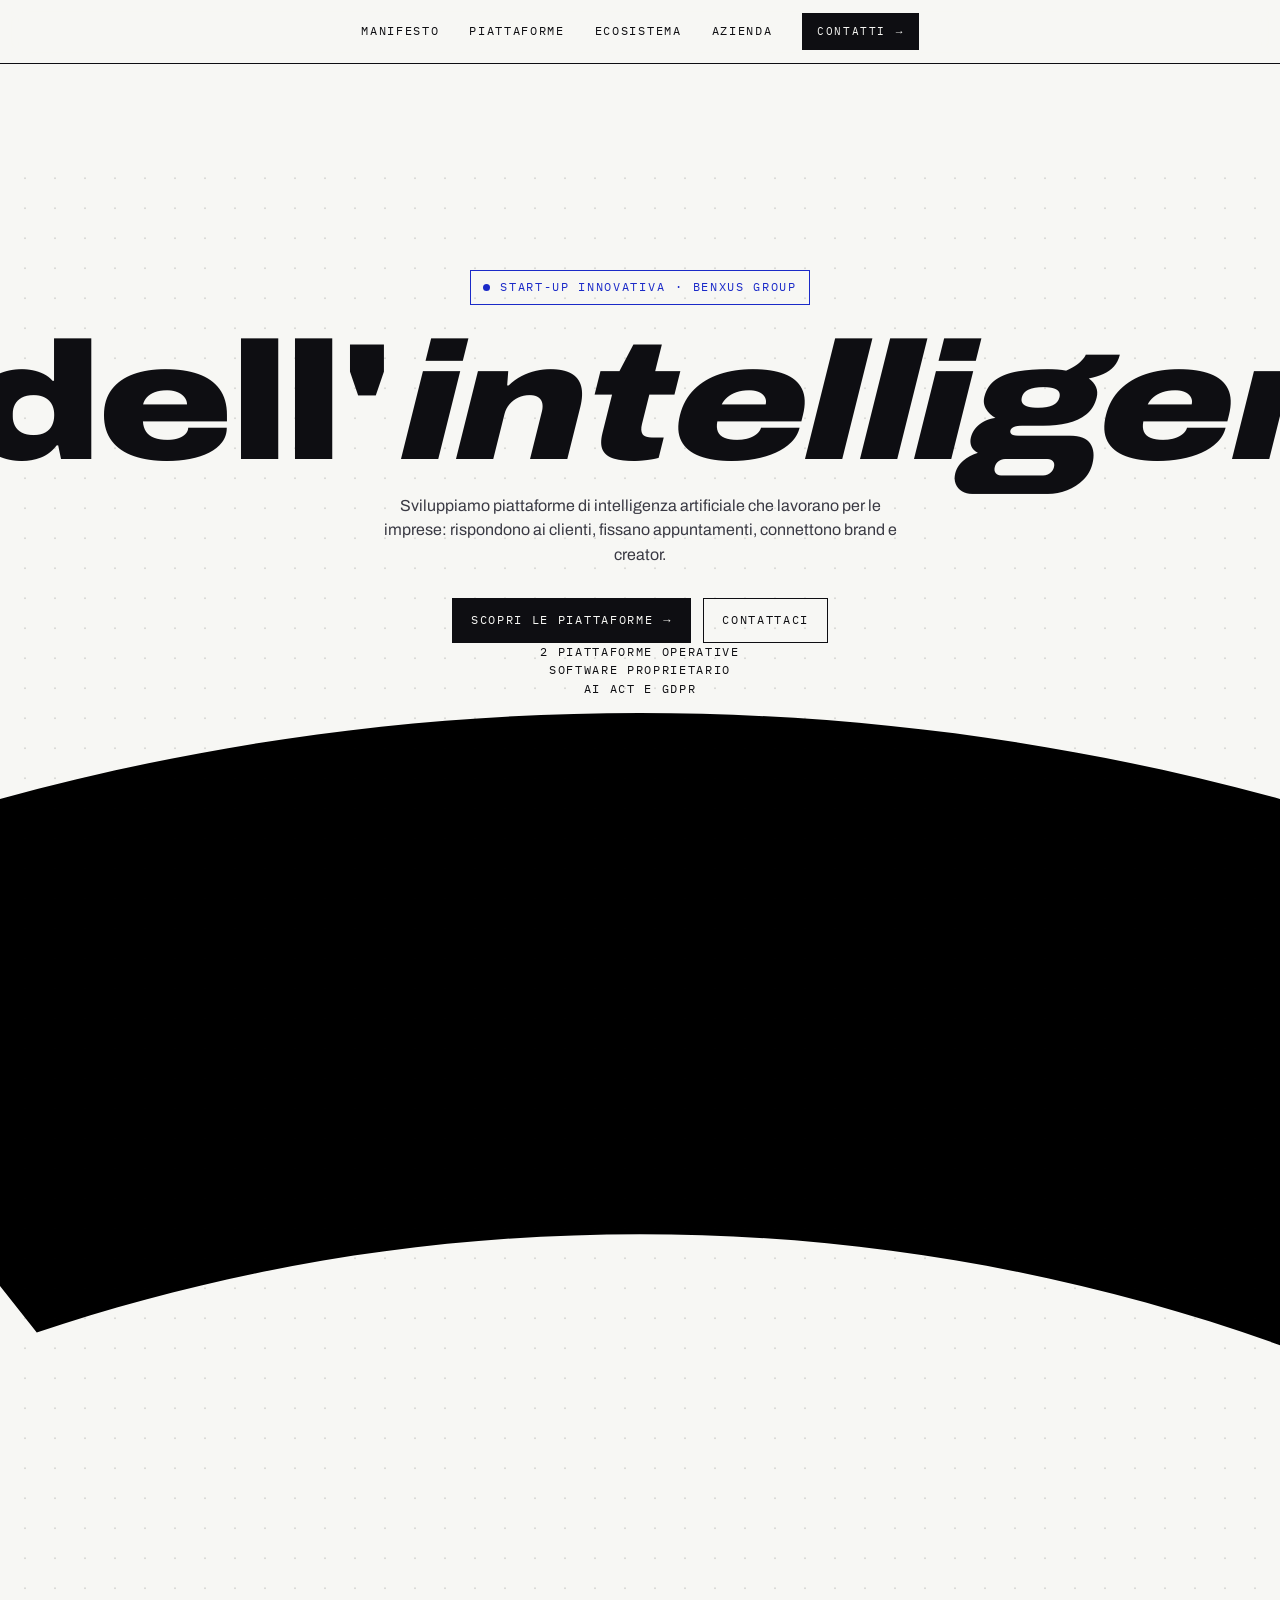
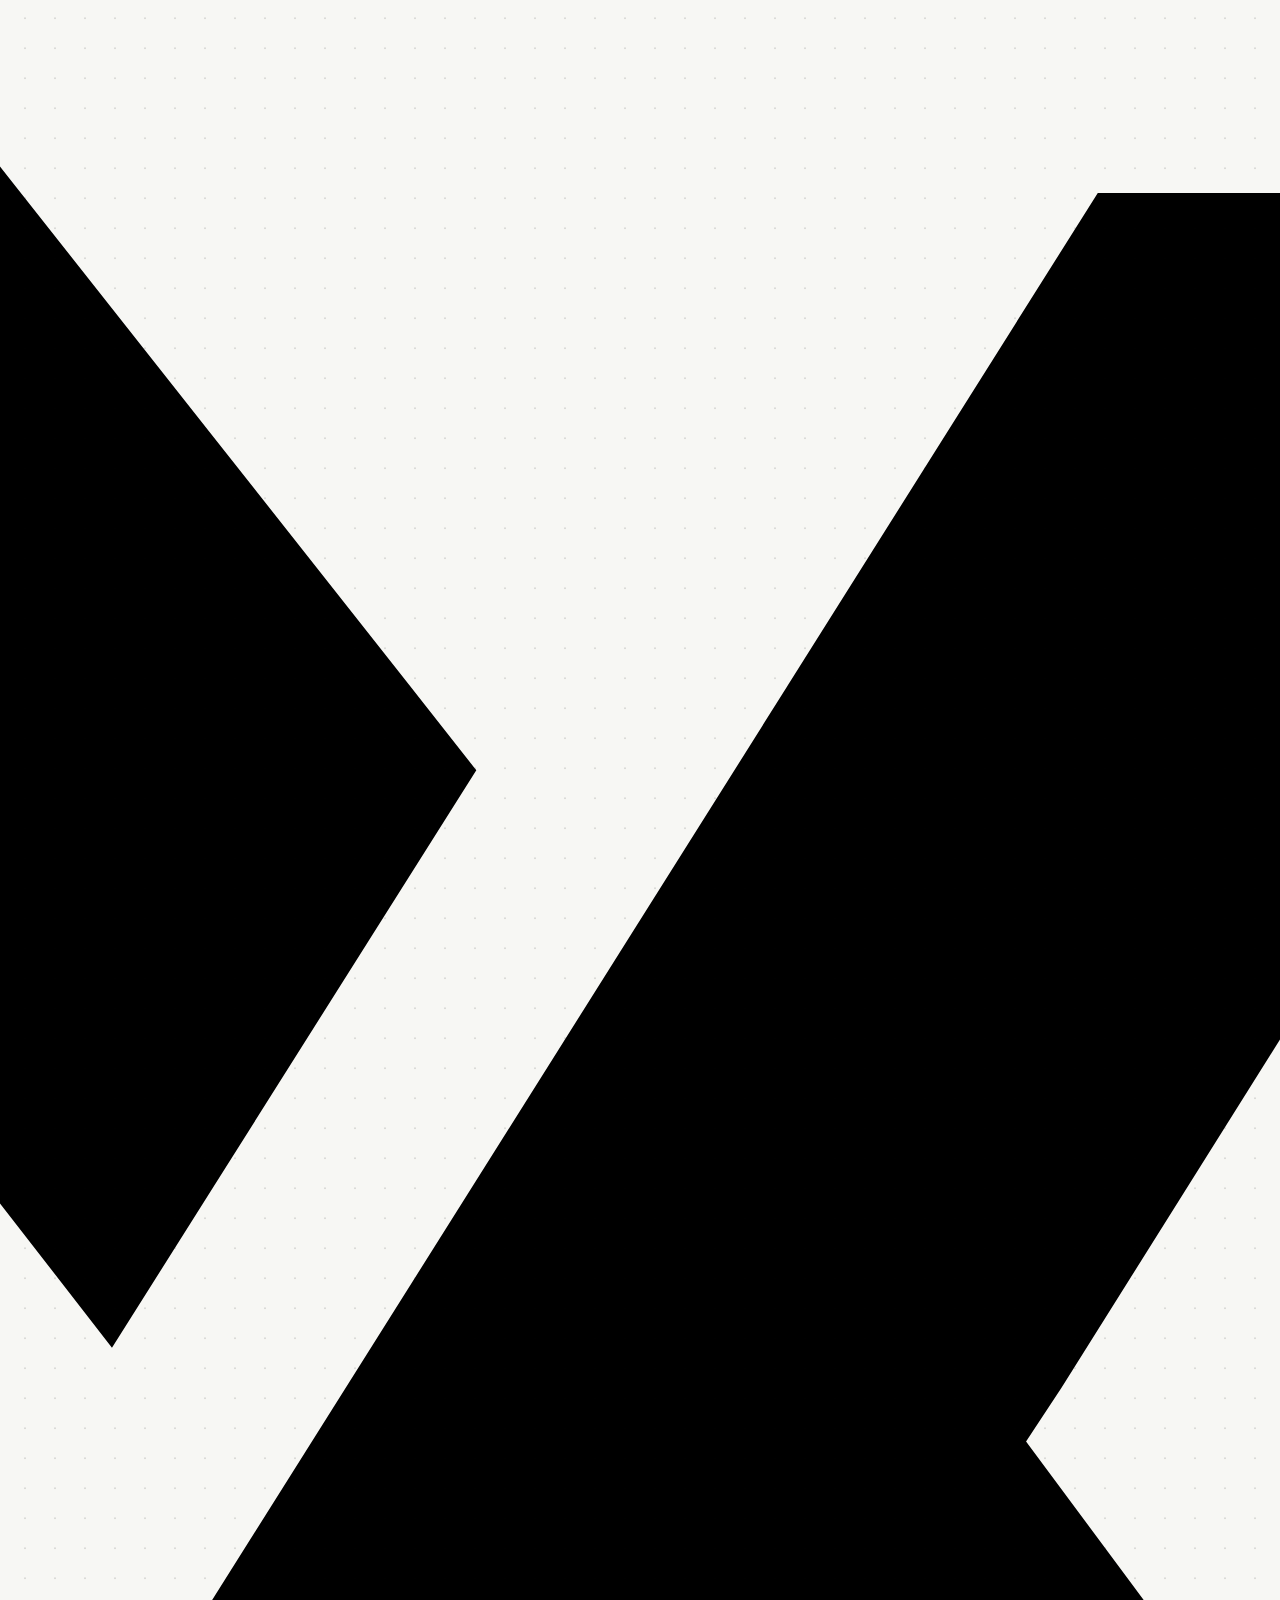
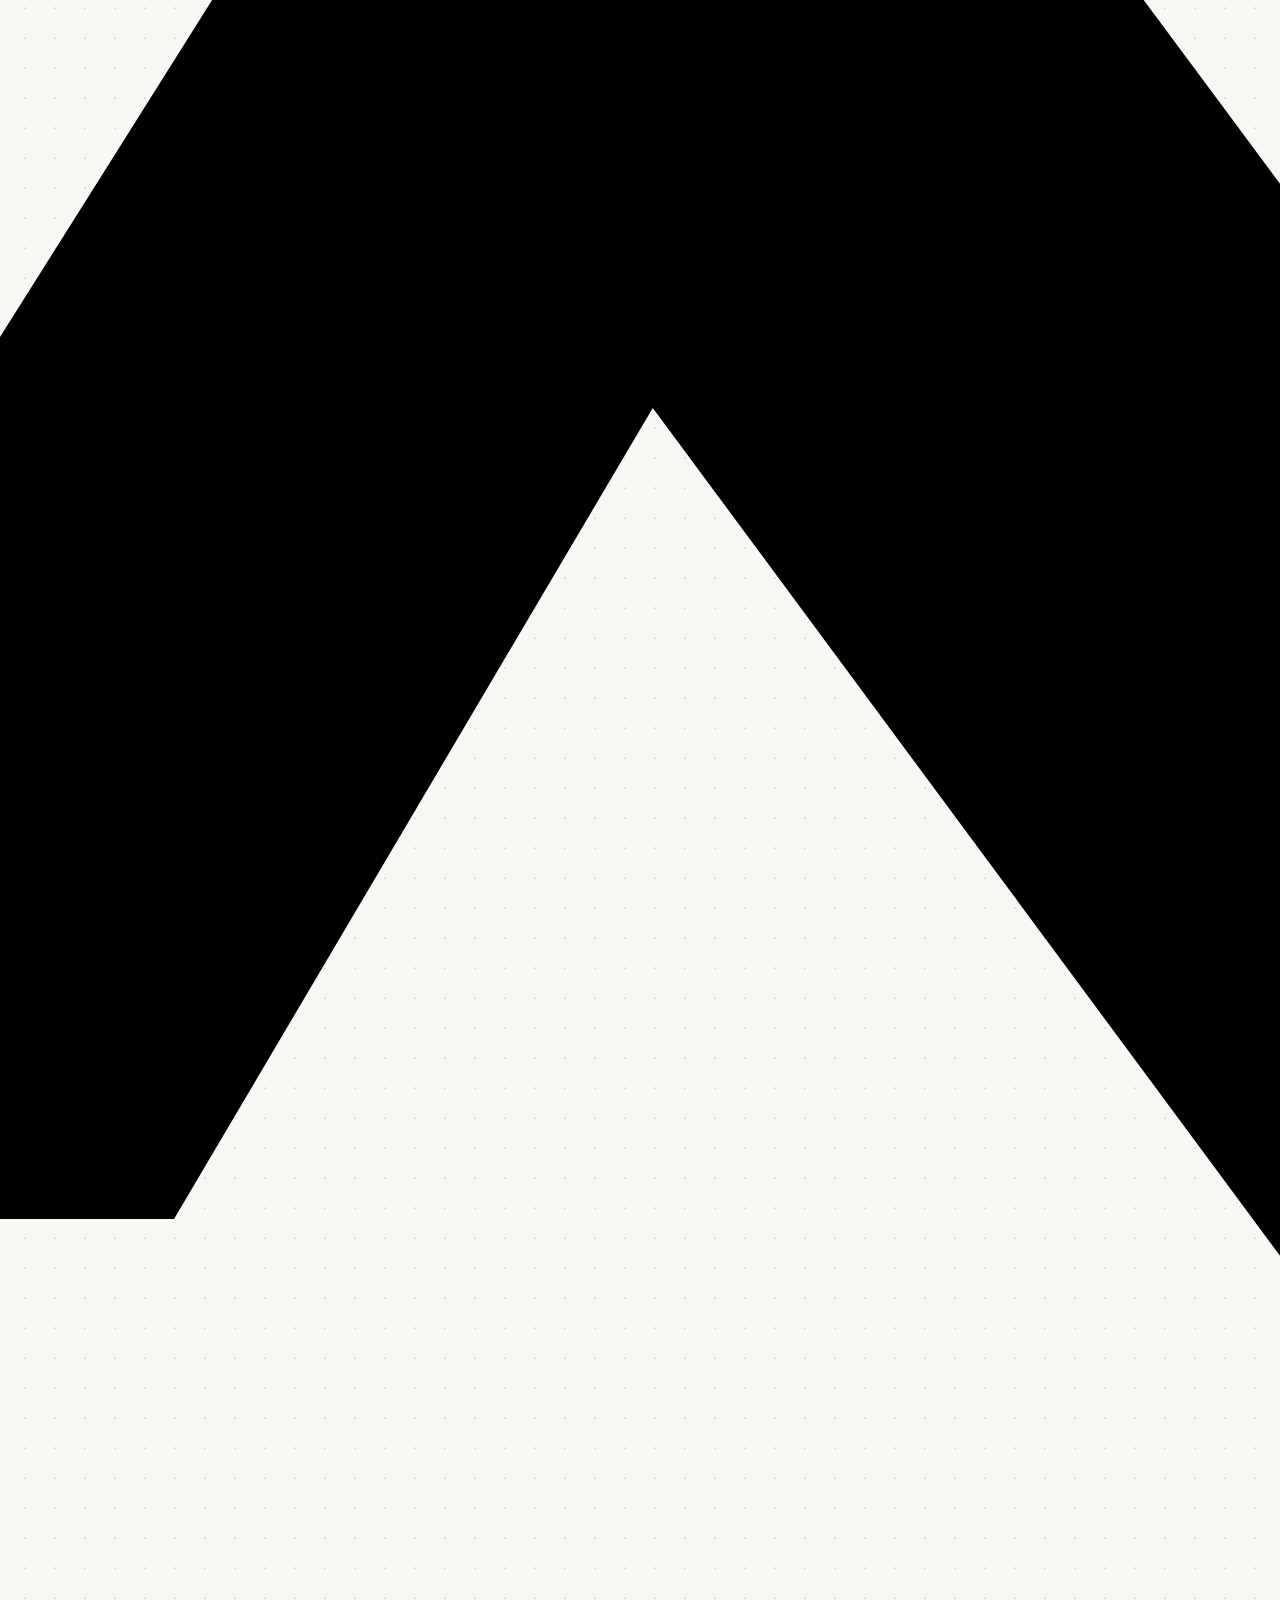
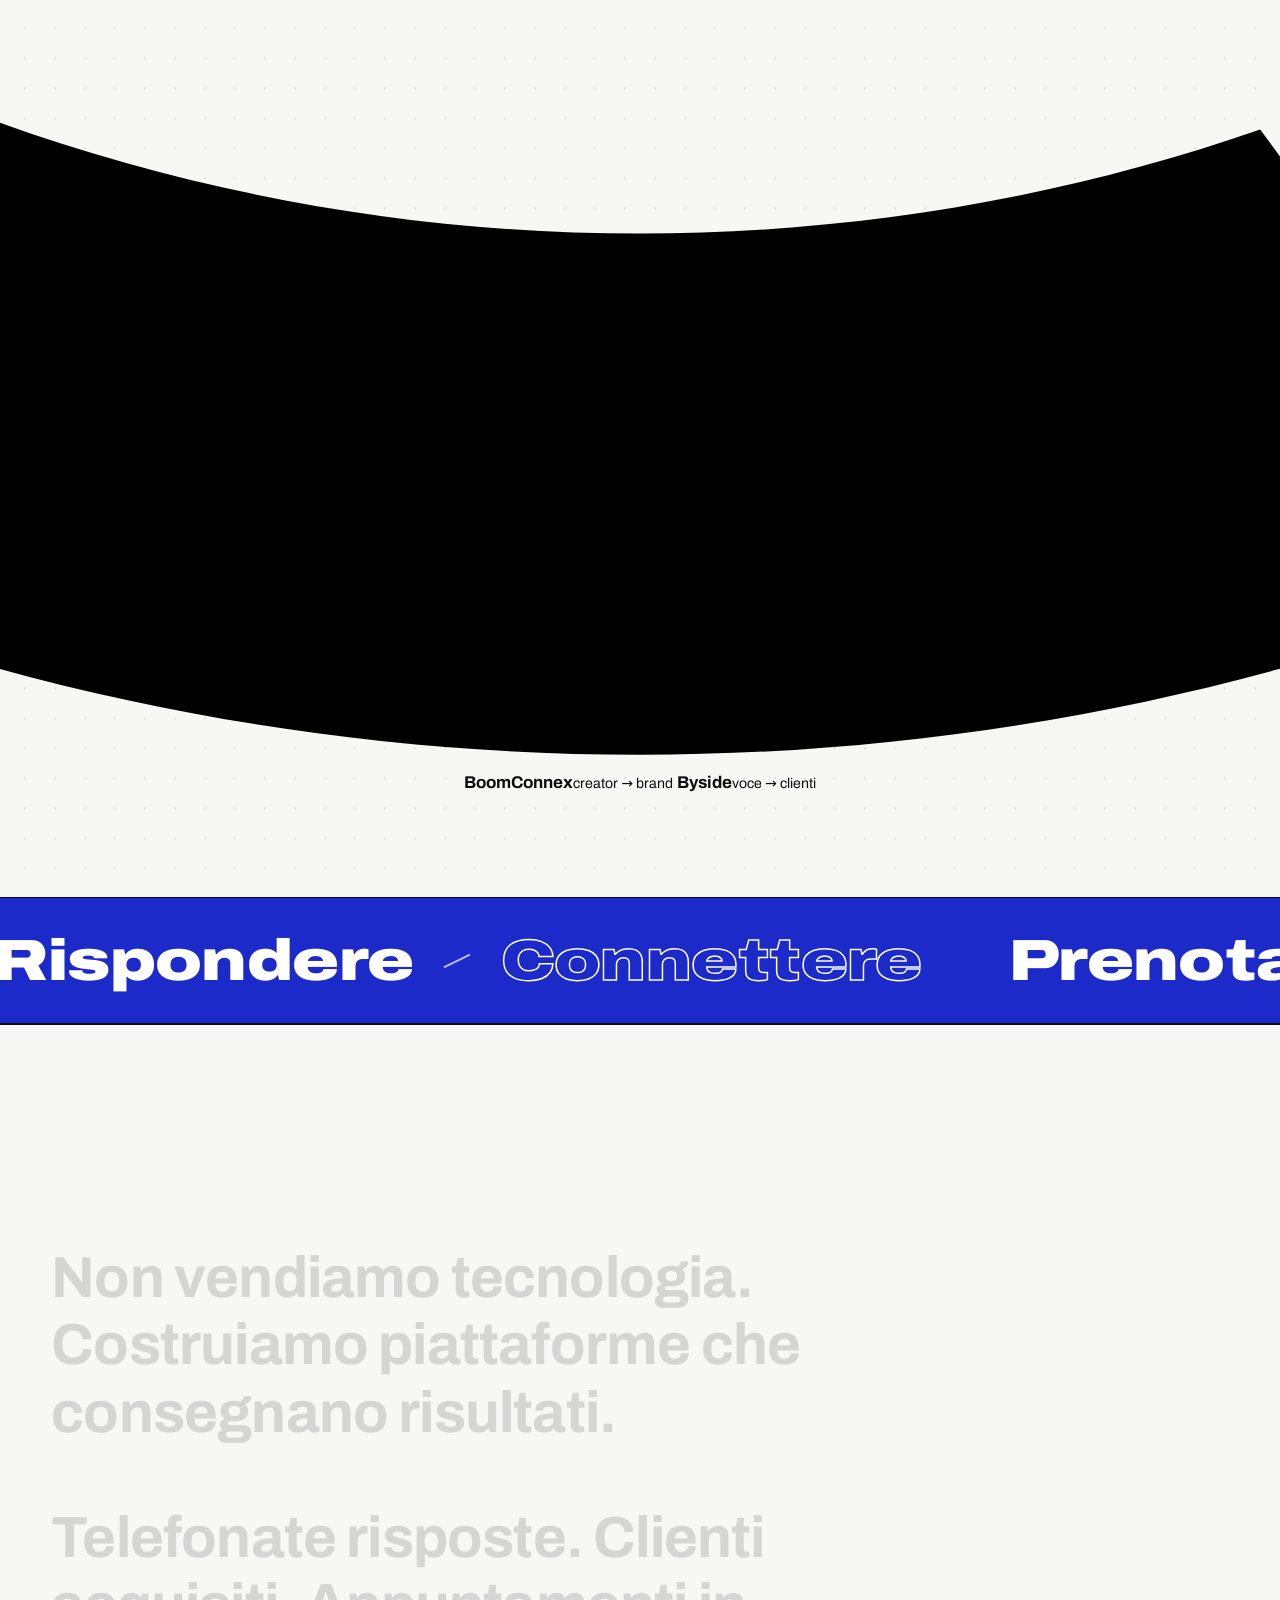
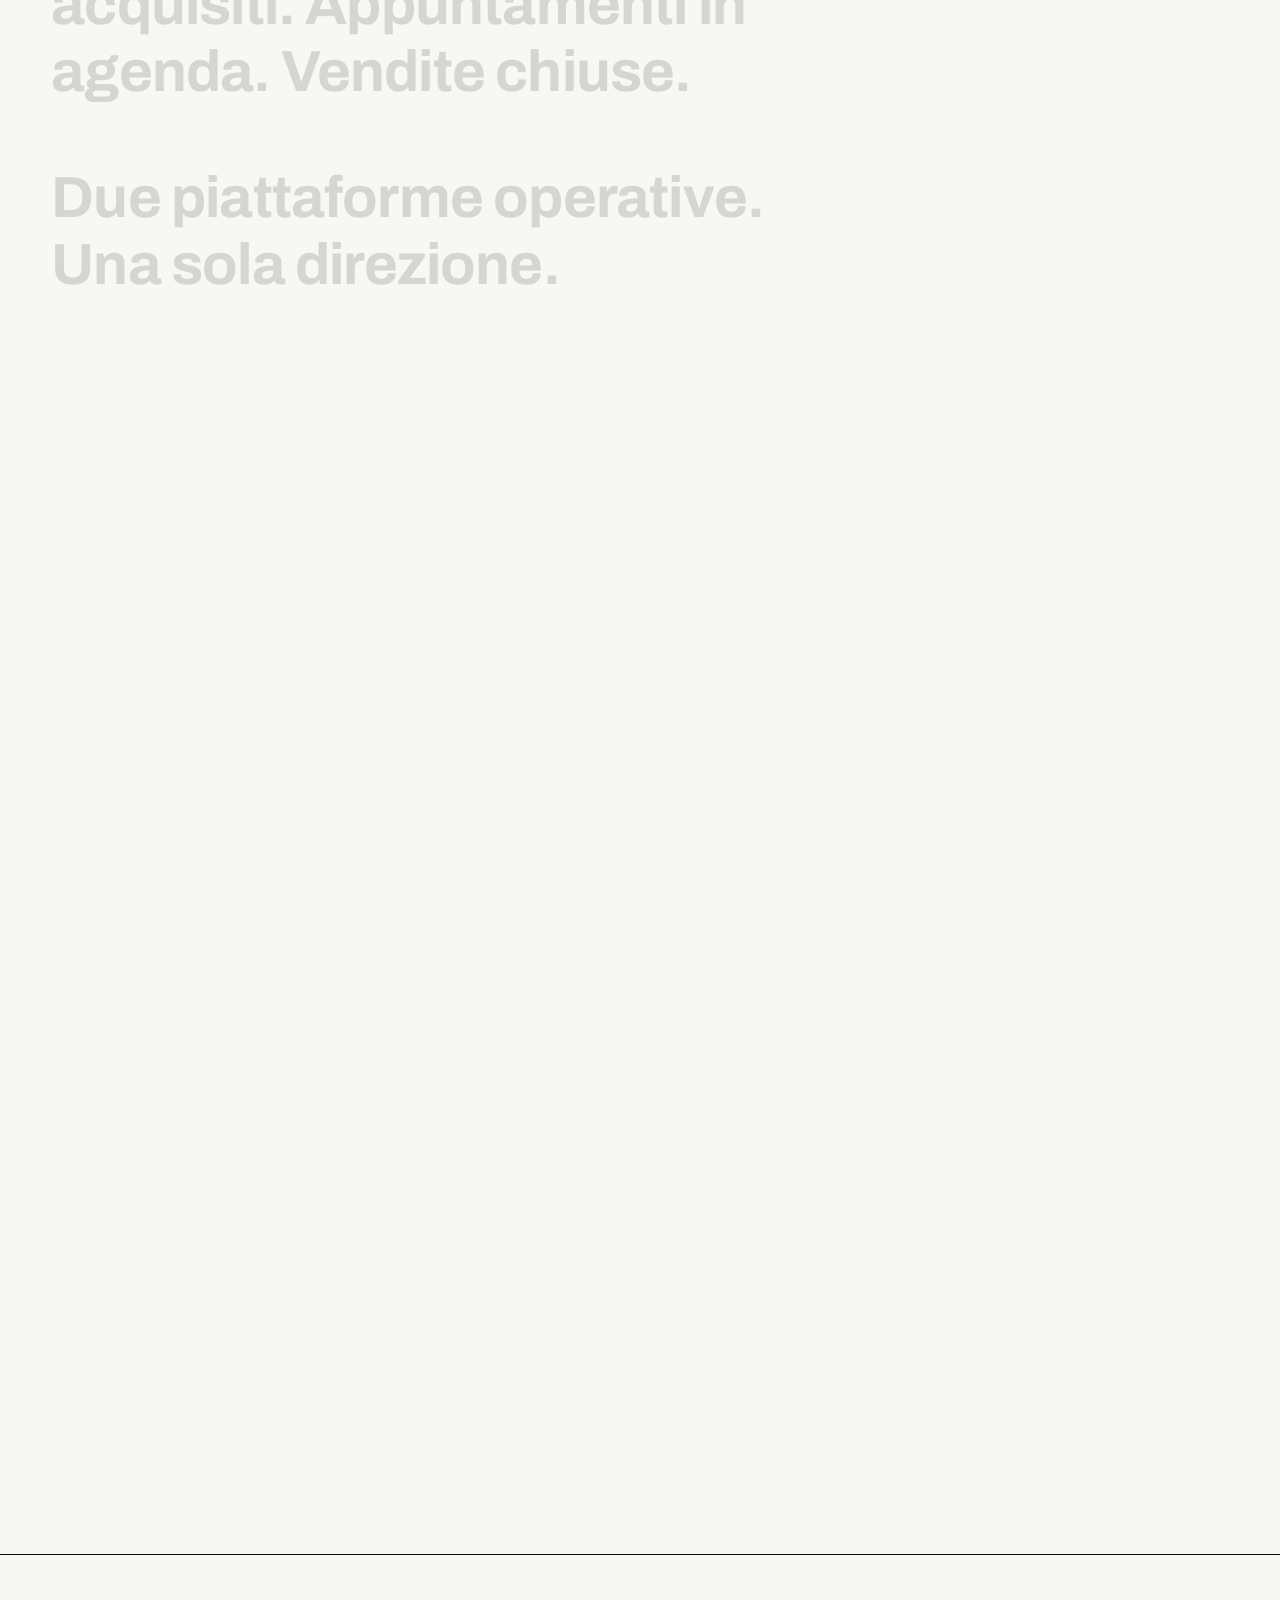
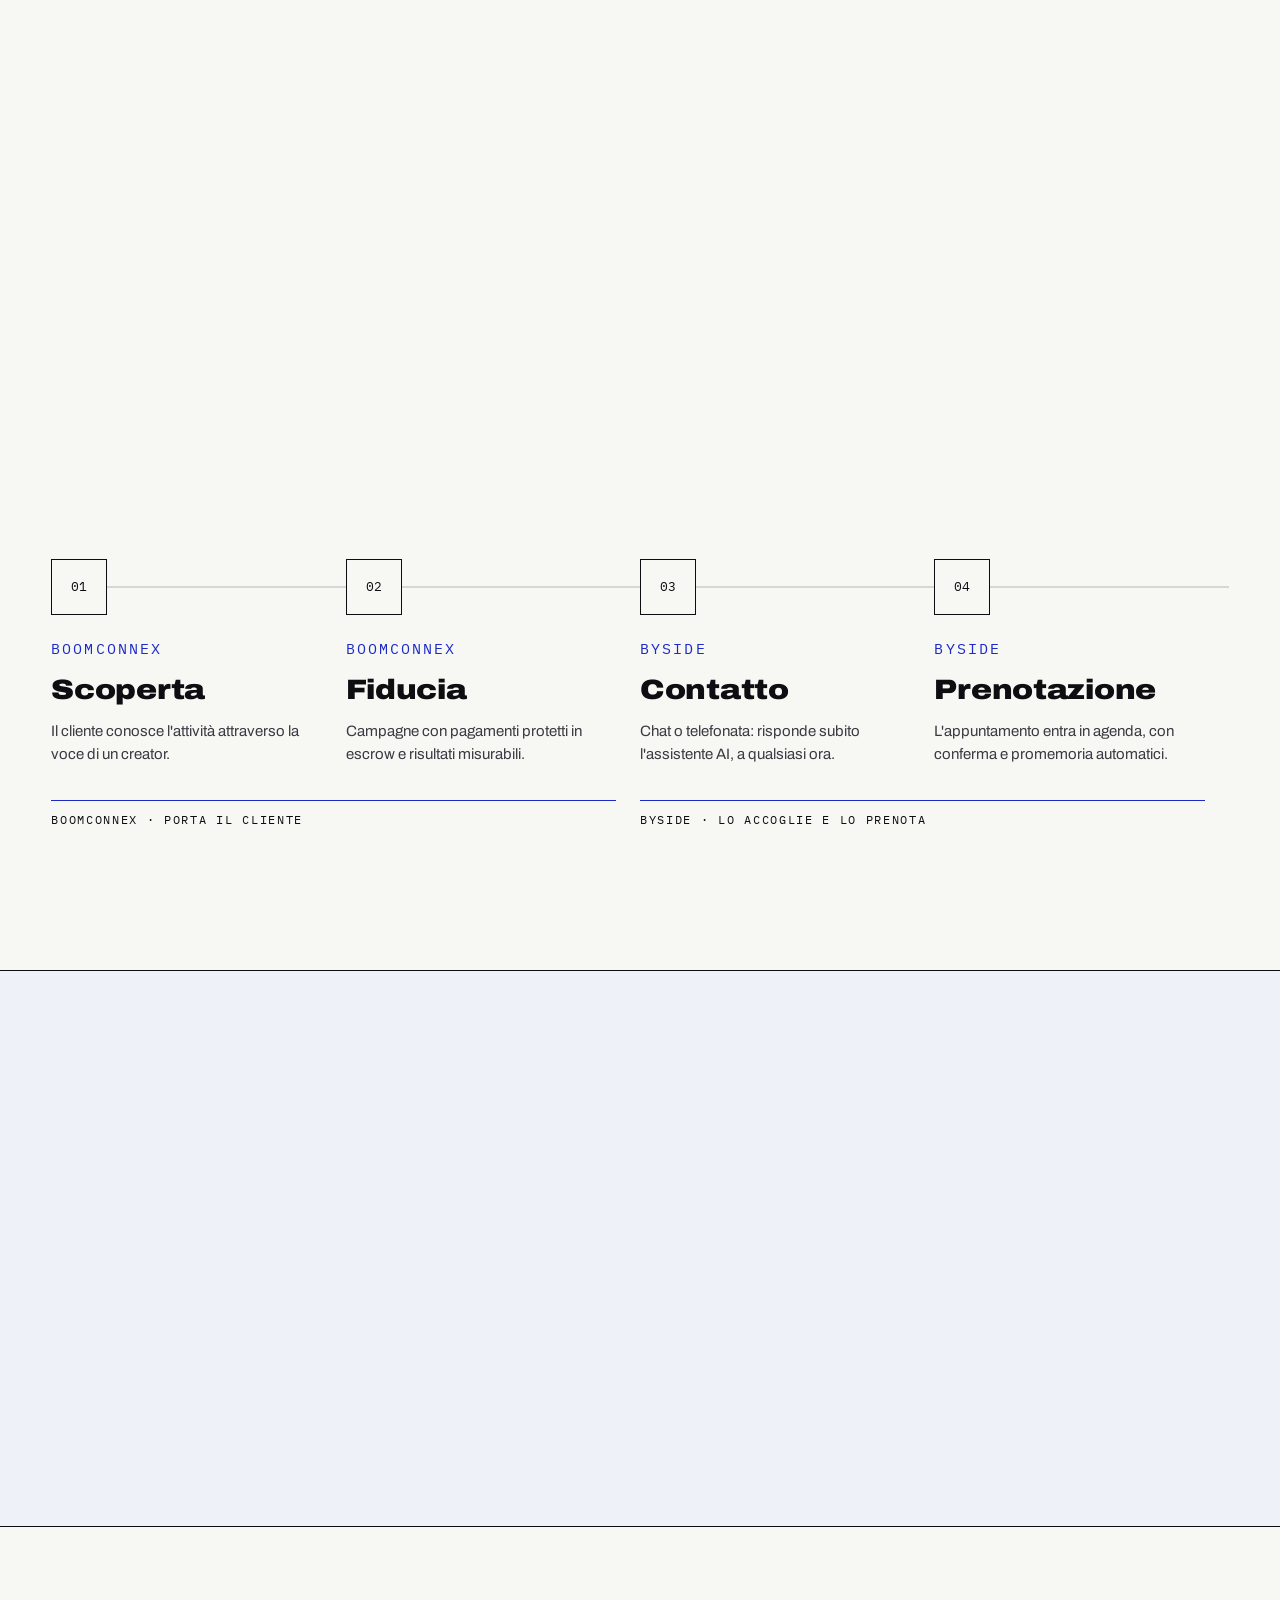
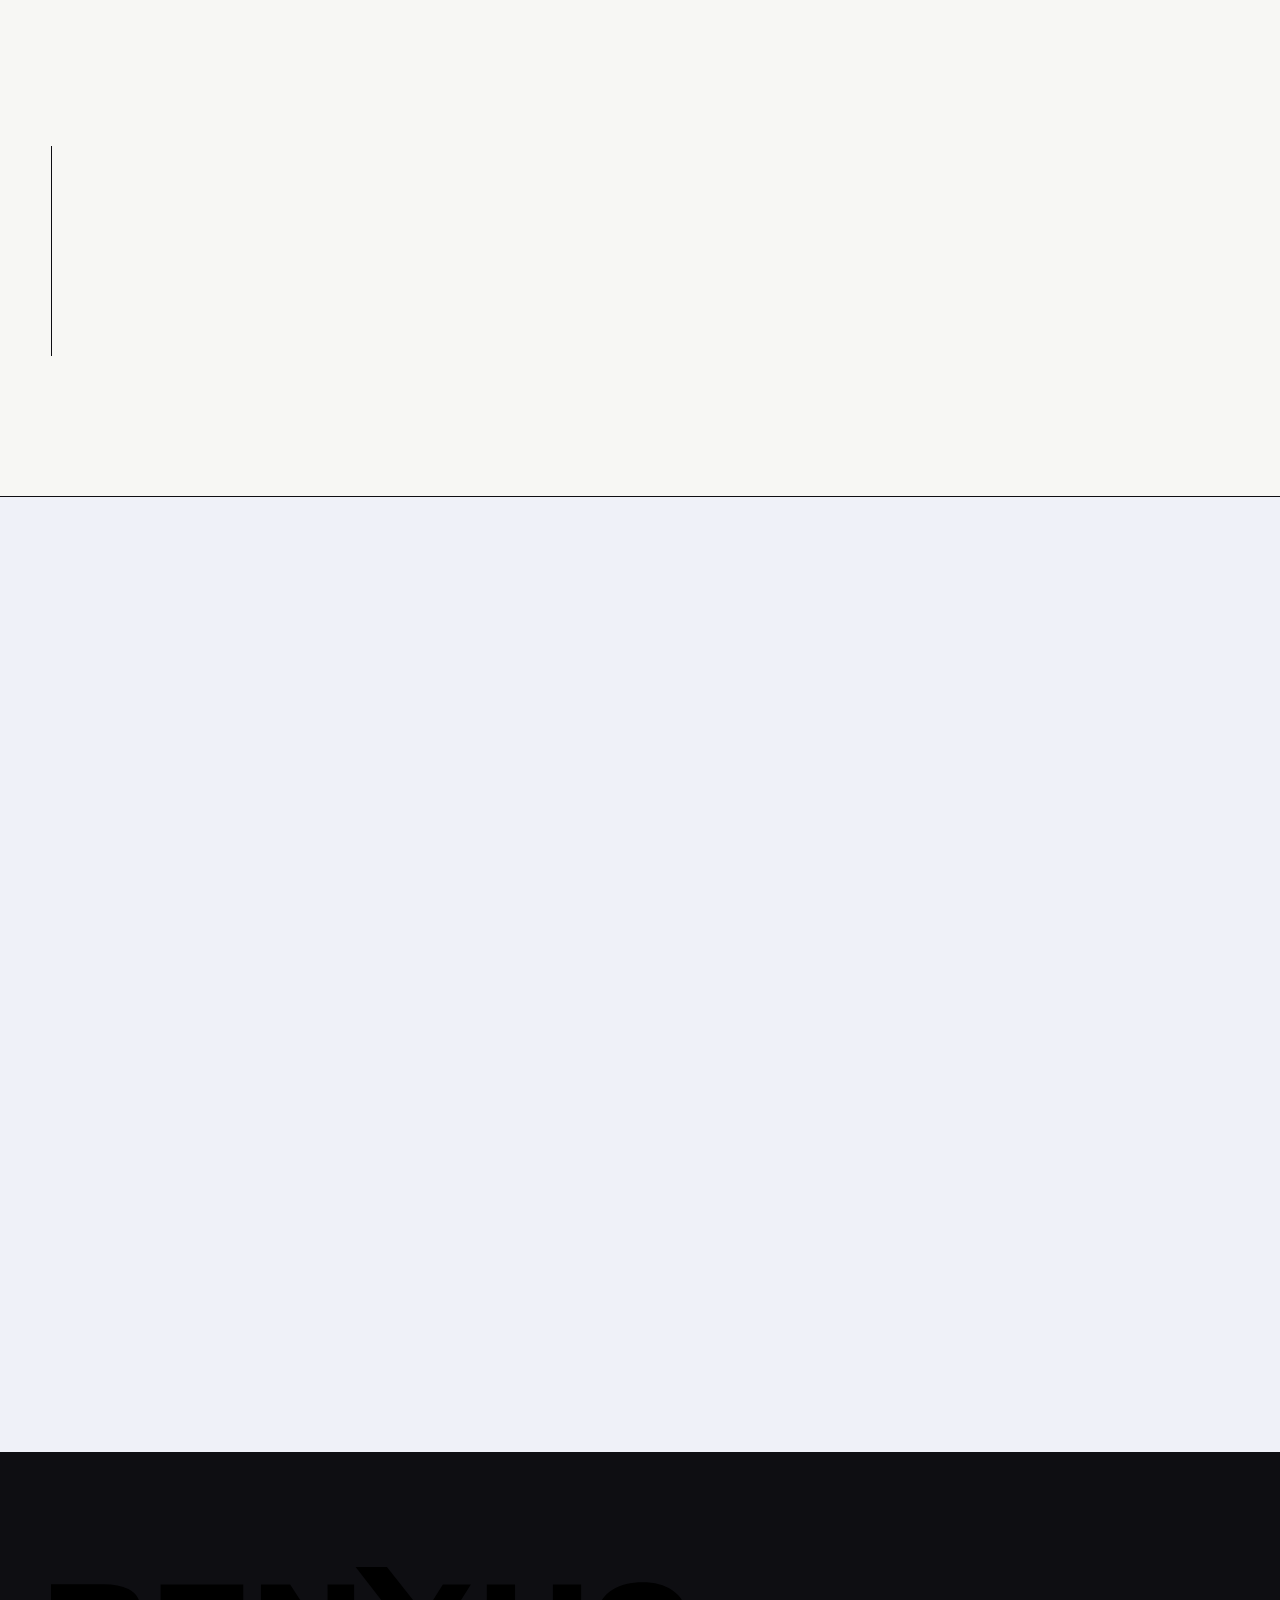
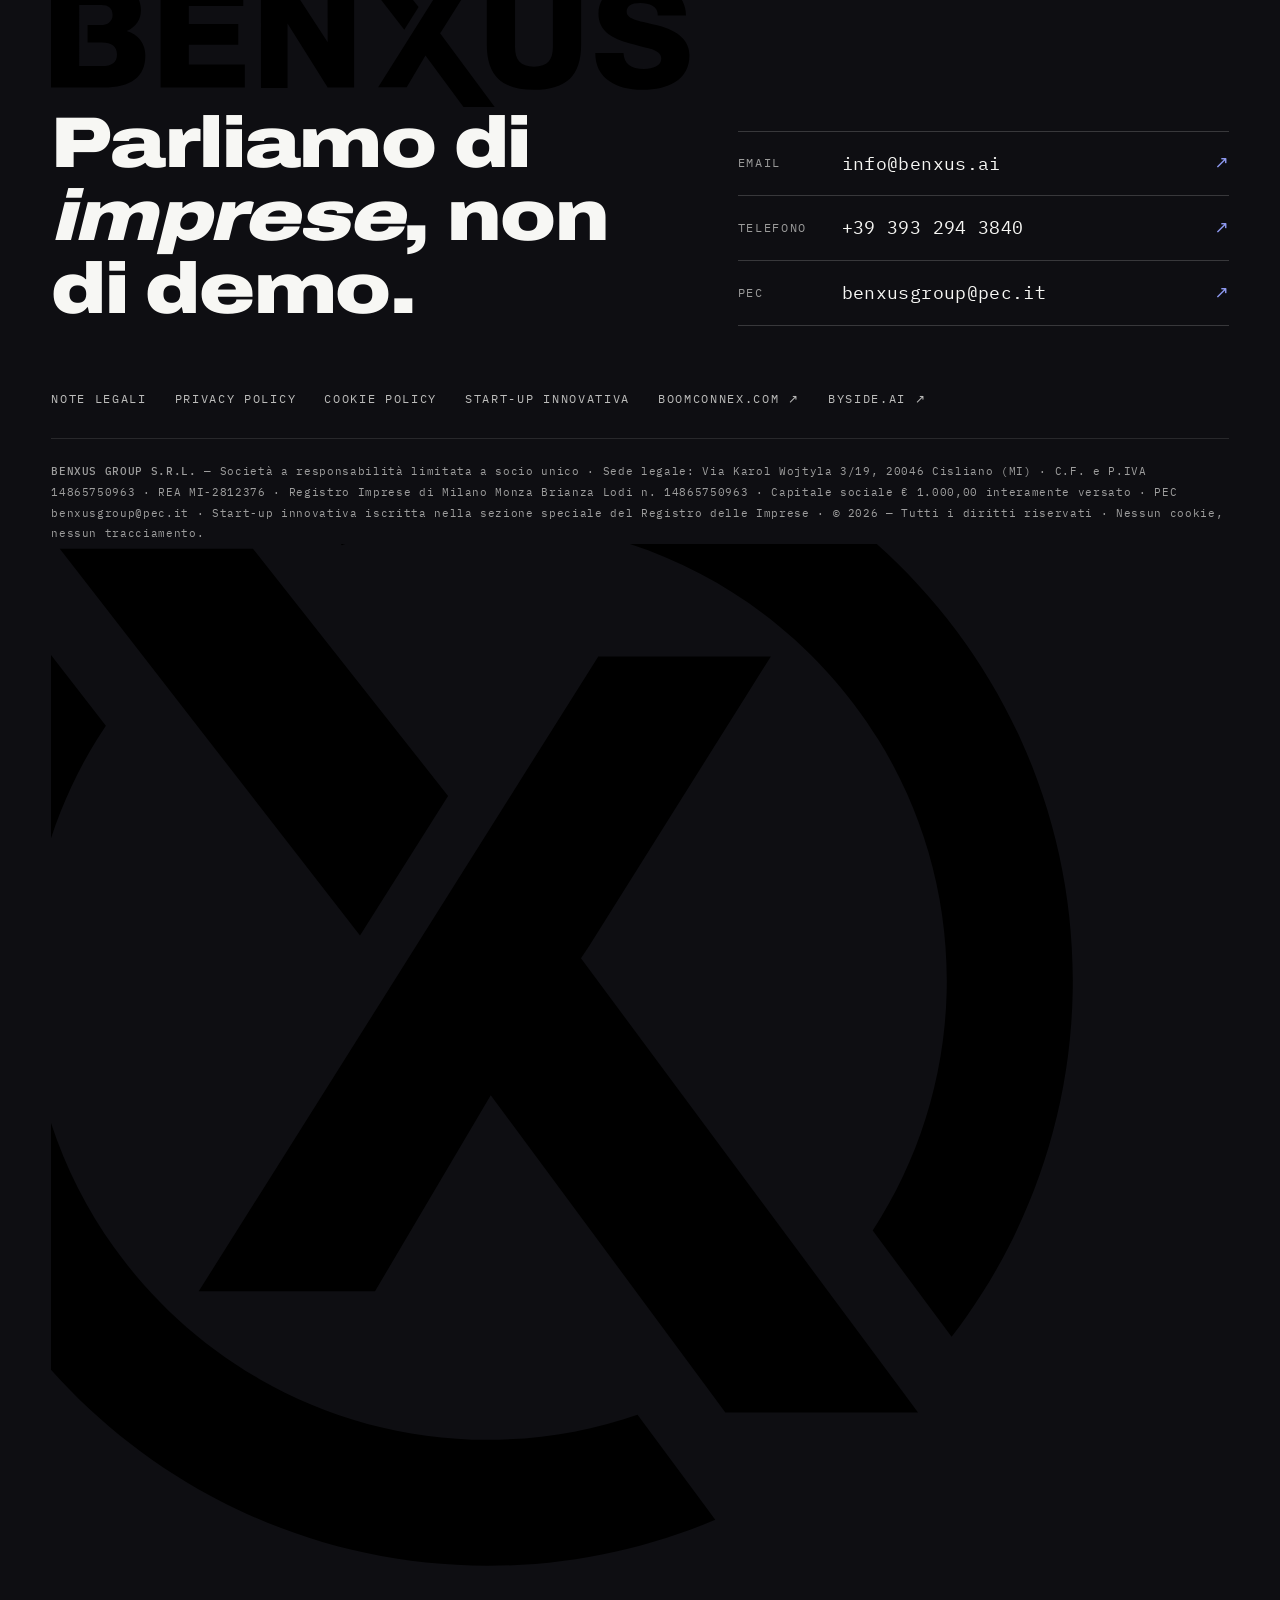
==== commit a476ddd1: "Update loghi ecc" ====
--- a/index.html
+++ b/index.html
@@ -1,18 +1,19 @@
 <!DOCTYPE html>
-<html lang="it">
+<html lang="it" data-theme="light">
 <head>
 <meta charset="UTF-8">
-<meta name="viewport" content="width=device-width, initial-scale=1.0">
-<meta http-equiv="Content-Security-Policy" content="default-src 'self'; script-src 'self'; style-src 'self'; img-src 'self' data:; font-src 'self'; connect-src 'self'; media-src 'none'; object-src 'none'; frame-src 'none'; worker-src 'none'; manifest-src 'self'; base-uri 'self'; form-action 'self'; upgrade-insecure-requests">
+<meta name="viewport" content="width=device-width, initial-scale=1.0, viewport-fit=cover">
+<meta http-equiv="Content-Security-Policy" content="default-src 'self'; script-src 'self'; style-src 'self'; img-src 'self'; font-src 'self'; connect-src 'none'; media-src 'none'; object-src 'none'; frame-src 'none'; worker-src 'none'; manifest-src 'self'; base-uri 'none'; form-action 'none'; upgrade-insecure-requests; require-trusted-types-for 'script'; trusted-types 'none'">
 <meta name="referrer" content="strict-origin-when-cross-origin">
 <title>Benxus Group — Il gruppo italiano dell'intelligenza commerciale</title>
 <meta name="description" content="Benxus Group è la start-up innovativa italiana che sviluppa ecosistemi software basati sull'intelligenza artificiale per le imprese: BoomConnex e Byside.">
 <meta name="robots" content="index,follow">
 <link rel="canonical" href="https://benxus.ai/">
-<meta name="theme-color" content="#F7F7F4" media="(prefers-color-scheme: light)">
-<meta name="theme-color" content="#0D0D11" media="(prefers-color-scheme: dark)">
+<meta name="theme-color" content="#F7F7F4">
 <meta name="color-scheme" content="light dark">
-<meta name="format-detection" content="telephone=no">
+<meta name="format-detection" content="telephone=no, date=no, address=no, email=no">
+<meta name="apple-mobile-web-app-title" content="Benxus">
+<meta name="application-name" content="Benxus">
 <meta property="og:title" content="Benxus Group — Il gruppo italiano dell'intelligenza commerciale">
 <meta property="og:description" content="Benxus Group è la start-up innovativa italiana che sviluppa ecosistemi software basati sull'intelligenza artificiale per le imprese: BoomConnex e Byside.">
 <meta property="og:type" content="website">
@@ -22,10 +23,12 @@
 <meta property="og:image" content="https://benxus.ai/og.png">
 <meta property="og:image:width" content="1200">
 <meta property="og:image:height" content="630">
-<meta property="og:image:alt" content="Benxus Group — il gruppo italiano dell'intelligenza commerciale">
+<meta property="og:image:alt" content="Benxus — il gruppo italiano dell'intelligenza commerciale">
 <meta name="twitter:card" content="summary_large_image">
 <link rel="icon" href="favicon.svg" type="image/svg+xml">
+<link rel="icon" href="favicon-32.png" type="image/png" sizes="32x32">
 <link rel="apple-touch-icon" href="apple-touch-icon.png">
+<link rel="manifest" href="site.webmanifest">
 <link rel="preload" href="assets/fonts/archivo.woff2" as="font" type="font/woff2" crossorigin>
 <link rel="stylesheet" href="assets/css/site.css">
 <script src="assets/js/boot.js"></script>
@@ -39,7 +42,7 @@
   "legalName":"BENXUS GROUP S.R.L.",
   "alternateName":"Benxus Group",
   "url":"https://benxus.ai/",
-  "logo":"https://benxus.ai/apple-touch-icon.png",
+  "logo":"https://benxus.ai/assets/brand/benxus-icon-512.png",
   "image":"https://benxus.ai/og.png",
   "email":"info@benxus.ai",
   "telephone":"+39 393 294 3840",
@@ -58,21 +61,22 @@
 </script>
 </head>
 <body id="top">
+<svg class="sprite" aria-hidden="true" focusable="false"><symbol id="mark" viewBox="251.89 251.89 1949.00 1948.99"><path class="m" d="M1226.39,257.89c-133.45,0-260.74,27.21-376.62,76.26l135.34,171.58c75.86-25.52,156.98-39.32,241.28-39.32,419.02,0,759.99,340.97,759.99,759.99,0,152.41-45.08,294.5-122.63,413.66l130.57,175.95c125.71-163.44,200.57-367.88,200.57-589.6,0-534-434.51-968.5-968.5-968.5Z"/><polygon class="m" points="1787.99 1737.95 1380.89 1189.45 1395.19 1167.71 1654.84 754.05 1695.15 689.91 1684.13 689.91 1604.5 689.91 1409.58 689.91 1285.77 886.61 1004.87 1332.93 854.14 1572.33 748.29 1740.53 857.61 1740.53 1040.02 1740.53 1231.55 1416.04 1586.33 1895.62 1619.89 1941 1879.44 1941 1938.72 1941 1913.99 1907.74 1787.99 1737.95"/><path class="m" d="M1226.39,1986.38c-137.52,0-266.6-36.74-378.01-100.78-228.08-131.36-381.98-377.61-381.98-659.21,0-155.99,47.26-301.16,128.19-422l-133.05-171.48c-127.59,164.03-203.65,370.07-203.65,593.47,0,534.1,434.51,968.5,968.5,968.5,133.55,0,260.84-27.21,376.72-76.26l-128.58-173.86c-77.75,27.01-161.25,41.6-248.13,41.6Z"/><polygon class="m" points="670.84 708.28 994.64 1125.41 1015.19 1151.92 1160.95 920.86 1140.1 894.35 871.71 554.37 837.95 511.58 573.64 511.58 518.23 511.58 541.76 541.96 670.84 708.28"/></symbol></svg>
 <div class="progress" aria-hidden="true"></div>
 <a class="salta mono" href="#contenuto">Vai al contenuto</a>
 <header class="site-header">
-  <a class="brand" href="#top" aria-label="Benxus Group — torna all'inizio">
-    <strong>BEN<span class="x">X</span>US</strong>
-    <span class="mono grp">Group</span>
-  </a>
-  <button class="menu-btn" type="button" aria-expanded="false" aria-controls="nav" aria-label="Apri il menu"><span></span><span></span></button>
+  <a class="logo-link" href="#top" aria-label="Benxus Group — torna all'inizio"><svg class="wordmark" viewBox="321.83 1028.12 1809.12 396.54" role="img" aria-label="Benxus Group"><title>Benxus Group</title><path class="wm-l" d="M536.22,1209.8c26.92-12.83,40.39-32.61,40.39-59.36s-11.89-47.48-35.66-59.77c-18.9-9.55-44.11-14.05-75.62-13.51h-143.5v292.69h147.37c79.91,0,119.87-30.29,119.87-90.88,0-16.64-4.73-31.24-14.18-43.8-9.45-12.28-22.34-20.74-38.67-25.38ZM465.76,1308.87h-64.02v-172.75h61.87c21.76,0,32.65,9.41,32.65,28.25,0,9.56-3.73,16.92-11.17,22.1-6.01,3.82-13.18,5.73-21.48,5.73h-38.11v49.53h40.26c28.64,0,42.96,11.46,42.96,34.39s-14.33,32.75-42.96,32.75Z"/><polygon class="wm-l" points="712.32 1248.69 852.45 1248.69 852.45 1189.74 712.32 1189.74 712.32 1138.58 866.63 1138.58 866.63 1077.58 632.4 1077.58 632.4 1369.86 870.93 1369.86 870.93 1304.36 712.32 1304.36 712.32 1248.69"/><polygon class="wm-l" points="1105.46 1077.58 1105.89 1241.54 999.34 1077.58 916.85 1077.58 916.85 1370.68 992.03 1370.68 992.03 1188.11 1105.89 1369.45 1180.65 1369.45 1180.65 1077.58 1105.46 1077.58"/><path class="wm-l" d="M1744.07,1253.6c0,19.38-4.01,33.57-12.03,42.57-8.59,9.56-22.49,14.33-41.68,14.33s-33.08-4.77-41.68-14.33c-8.02-9.01-12.03-23.19-12.03-42.57v-176.02h-79.91v171.52c0,42.85,10.74,74.64,32.22,95.38,21.76,21.02,55.57,31.52,101.4,31.52s79.77-10.5,101.83-31.52c21.19-20.74,31.79-52.53,31.79-95.38v-171.52h-79.91v176.02Z"/><path class="wm-l" d="M2042.01,1193.84c-6.02-1.64-16.9-4.23-32.65-7.78-12.89-3-22.34-5.46-28.36-7.37-18.62-5.73-27.93-13.51-27.93-23.33,0-16.64,12.89-24.97,38.67-24.97,13.75,0,25.2,2.6,34.37,7.78,10.59,6.28,15.61,15.42,15.04,27.43h79.91c0-30.56-12.89-54.44-38.67-71.64-22.63-15.01-50.7-22.51-84.21-22.51s-61.01,6.83-84.21,20.47c-27.22,16.11-40.82,38.89-40.82,68.36,0,24.29,9.59,43.67,28.79,58.13,13.17,9.82,33.51,18.56,61.01,26.2,40.29,10.75,60.56,16.1,60.8,16.05,18.18,6.54,27.28,15.39,27.28,26.53,0,10.1-5.16,17.74-15.47,22.92-8.88,4.64-20.05,6.96-33.51,6.96-37.24,0-56.57-15.15-58-45.44h-79.91c0,35.2,13.46,61.95,40.39,80.23,23.48,16.11,54.42,24.15,92.8,24.15s69.03-7.09,91.94-21.29c27.78-16.64,41.68-42.16,41.68-76.55,0-40.39-29.64-68.5-88.94-84.33Z"/><polygon class="wm-x" points="1363.32 1141.67 1273.71 1028.12 1185.01 1028.12 1322.87 1205.76 1363.32 1141.67"/><polygon class="wm-x" points="1424.31 1216.18 1428.28 1210.13 1511.5 1077.59 1508.45 1077.59 1432.28 1077.59 1248.83 1369.05 1329.75 1369.05 1382.9 1279.03 1490.63 1424.66 1579.07 1424.66 1424.31 1216.18"/></svg></a>
   <nav id="nav" class="nav mono" aria-label="Navigazione principale">
     <a href="#manifesto">Manifesto</a>
-    <a href="#societa">Società</a>
+    <a href="#piattaforme">Piattaforme</a>
     <a href="#ecosistema">Ecosistema</a>
     <a href="#azienda">Azienda</a>
     <a class="btn sm" href="#contatti">Contatti <span class="arr" aria-hidden="true">→</span></a>
   </nav>
+  <div class="tools">
+    <button class="theme-btn" type="button" aria-label="Cambia tema" title="Cambia tema"><svg class="moon" viewBox="0 0 24 24" aria-hidden="true"><path d="M20 14.5A8 8 0 0 1 9.5 4a8 8 0 1 0 10.5 10.5z"/></svg><svg class="sun" viewBox="0 0 24 24" aria-hidden="true"><circle cx="12" cy="12" r="4.2"/><path d="M12 2.5v2.2M12 19.3v2.2M2.5 12h2.2M19.3 12h2.2M5.3 5.3l1.6 1.6M17.1 17.1l1.6 1.6M5.3 18.7l1.6-1.6M17.1 6.9l1.6-1.6"/></svg></button>
+    <button class="menu-btn" type="button" aria-expanded="false" aria-controls="nav" aria-label="Apri il menu"><span></span><span></span></button>
+  </div>
 </header>
 
 <main id="contenuto">
@@ -80,33 +84,34 @@
   <!-- APERTURA -->
   <section class="hero" aria-labelledby="titolo">
     <canvas class="field" aria-hidden="true"></canvas>
-    <div class="diag a" aria-hidden="true"></div>
-    <div class="diag b" aria-hidden="true"></div>
-
-    <div class="rail a">
-      <a href="#societa"><span class="name">BOOMCONNEX</span><small>creator&nbsp;→&nbsp;brand</small></a>
-    </div>
-    <div class="rail b">
-      <a href="#societa"><span class="name">BYSIDE</span><small>voce&nbsp;→&nbsp;clienti</small></a>
-    </div>
-
-    <p class="corner tl mono" aria-hidden="true">Start-up innovativa — MMXXVI</p>
-    <p class="corner br mono" aria-hidden="true">Cisliano · Milano — 45.44° N · 8.99° E</p>
-
-    <div class="plate">
-      <p class="badge mono"><span class="dot" aria-hidden="true"></span>Start-up innovativa<span class="long"> · Benxus Group S.r.l.</span></p>
-      <h1 id="titolo" aria-label="Benxus">
-        <span class="ch" aria-hidden="true">B</span><span class="ch" aria-hidden="true">E</span><span class="ch" aria-hidden="true">N</span><span class="ch" aria-hidden="true"><span class="x-inner">X</span></span><span class="ch" aria-hidden="true">U</span><span class="ch" aria-hidden="true">S</span>
-      </h1>
-      <p class="tagline">Il gruppo italiano dell'<span class="serif-i">intelligenza</span> commerciale.</p>
-      <p class="sub">Sviluppiamo ecosistemi software basati sull'intelligenza artificiale che lavorano per le imprese: rispondono, connettono, prenotano, vendono.</p>
-      <div class="ctas">
-        <a class="btn" href="#societa" data-magnet>Le nostre piattaforme <span class="arr" aria-hidden="true">→</span></a>
-        <a class="btn ghost" href="#contatti" data-magnet>Parliamone</a>
-      </div>
-    </div>
-
-    <a class="scrollcue mono" href="#manifesto" aria-label="Scorri al manifesto"><span>Scorri</span><span class="bar" aria-hidden="true"></span></a>
+    <div class="hero-grid">
+      <div class="hero-copy">
+        <p class="badge mono"><span class="dot" aria-hidden="true"></span>Start-up innovativa<span class="long"> · Benxus Group</span></p>
+        <h1 id="titolo">
+          <span class="ln"><span>Il gruppo italiano</span></span>
+          <span class="ln"><span>dell'<em>intelligenza</em></span></span>
+          <span class="ln"><span>commerciale.</span></span>
+        </h1>
+        <p class="sub">Sviluppiamo piattaforme di intelligenza artificiale che lavorano per le imprese: rispondono ai clienti, fissano appuntamenti, connettono brand e creator.</p>
+        <div class="ctas">
+          <a class="btn brand" href="#piattaforme" data-magnet>Scopri le piattaforme <span class="arr" aria-hidden="true">→</span></a>
+          <a class="btn ghost" href="#contatti" data-magnet>Contattaci</a>
+        </div>
+        <ul class="facts mono" aria-label="In breve">
+          <li>2 piattaforme operative</li>
+          <li>Software proprietario</li>
+          <li>AI Act e GDPR</li>
+        </ul>
+      </div>
+      <div class="hero-art">
+        <div class="glow" aria-hidden="true"></div>
+        <svg class="emblem" viewBox="251.89 251.89 1949.00 1948.99" aria-hidden="true" focusable="false"><g class="ring"><g class="arc a"><path class="m" d="M1226.39,257.89c-133.45,0-260.74,27.21-376.62,76.26l135.34,171.58c75.86-25.52,156.98-39.32,241.28-39.32,419.02,0,759.99,340.97,759.99,759.99,0,152.41-45.08,294.5-122.63,413.66l130.57,175.95c125.71-163.44,200.57-367.88,200.57-589.6,0-534-434.51-968.5-968.5-968.5Z"/></g><g class="arc b"><path class="m" d="M1226.39,1986.38c-137.52,0-266.6-36.74-378.01-100.78-228.08-131.36-381.98-377.61-381.98-659.21,0-155.99,47.26-301.16,128.19-422l-133.05-171.48c-127.59,164.03-203.65,370.07-203.65,593.47,0,534.1,434.51,968.5,968.5,968.5,133.55,0,260.84-27.21,376.72-76.26l-128.58-173.86c-77.75,27.01-161.25,41.6-248.13,41.6Z"/></g></g><g class="xm"><g class="xa"><polygon class="m" points="1787.99 1737.95 1380.89 1189.45 1395.19 1167.71 1654.84 754.05 1695.15 689.91 1684.13 689.91 1604.5 689.91 1409.58 689.91 1285.77 886.61 1004.87 1332.93 854.14 1572.33 748.29 1740.53 857.61 1740.53 1040.02 1740.53 1231.55 1416.04 1586.33 1895.62 1619.89 1941 1879.44 1941 1938.72 1941 1913.99 1907.74 1787.99 1737.95"/></g><g class="xb"><polygon class="m" points="670.84 708.28 994.64 1125.41 1015.19 1151.92 1160.95 920.86 1140.1 894.35 871.71 554.37 837.95 511.58 573.64 511.58 518.23 511.58 541.76 541.96 670.84 708.28"/></g></g></svg>
+        <div class="orbit">
+          <a class="sat s1" href="#piattaforme"><span><b>BoomConnex</b><small>creator → brand</small></span></a>
+          <a class="sat s2" href="#piattaforme"><span><b>Byside</b><small>voce → clienti</small></span></a>
+        </div>
+      </div>
+    </div>
   </section>
 
   <div class="ribbon" aria-hidden="true"><div class="track"><span>Rispondere</span><span class="o">Connettere</span><span>Prenotare</span><span class="o">Vendere</span><span>Misurare</span><span class="o">Crescere</span><span>Rispondere</span><span class="o">Connettere</span><span>Prenotare</span><span class="o">Vendere</span><span>Misurare</span><span class="o">Crescere</span></div></div>
@@ -114,40 +119,42 @@
   <!-- MANIFESTO -->
   <section id="manifesto" aria-labelledby="h-manifesto">
     <div class="wrap">
-      <div class="sec-head reveal"><span class="tick" aria-hidden="true"></span><h2 id="h-manifesto">Manifesto</h2><span class="num mono">01</span></div>
+      <div class="sec-head reveal"><svg class="tick mark" viewBox="251.89 251.89 1949.00 1948.99" aria-hidden="true" focusable="false"><use href="#mark"/></svg><h2 id="h-manifesto">Manifesto</h2><span class="num mono">01</span></div>
       <div class="manifesto">
-        <p>Non vendiamo tecnologia. Costruiamo piattaforme che consegnano <span class="blu">risultati</span>.</p>
-        <p>Telefonate risposte. Clienti acquisiti. Appuntamenti in agenda. Vendite <span class="serif-i blu">chiuse</span>.</p>
+        <p>Non vendiamo tecnologia. Costruiamo piattaforme che consegnano <span class="accent">risultati</span>.</p>
+        <p>Telefonate risposte. Clienti acquisiti. Appuntamenti in agenda. Vendite <span class="accent">chiuse</span>.</p>
         <p>Due piattaforme operative. Una sola direzione.</p>
       </div>
     </div>
   </section>
 
-  <!-- SOCIETÀ -->
-  <section id="societa" aria-labelledby="h-societa">
-    <div class="wrap">
-      <div class="sec-head reveal"><span class="tick" aria-hidden="true"></span><h2 id="h-societa">Le piattaforme del gruppo</h2><span class="num mono">02</span></div>
+  <!-- PIATTAFORME -->
+  <section id="piattaforme" class="alt" aria-labelledby="h-piattaforme">
+    <div class="wrap">
+      <div class="sec-head reveal"><svg class="tick mark" viewBox="251.89 251.89 1949.00 1948.99" aria-hidden="true" focusable="false"><use href="#mark"/></svg><h2 id="h-piattaforme">Le piattaforme del gruppo</h2><span class="num mono">02</span></div>
       <div class="grid">
 
-        <article class="card slash reveal">
+        <article class="card reveal">
+          <svg class="deco mark" viewBox="251.89 251.89 1949.00 1948.99" aria-hidden="true" focusable="false"><use href="#mark"/></svg>
           <div class="top"><p class="k mono">Creator → Brand</p><span class="idx">01</span></div>
           <h3>BoomConnex</h3>
           <p>Il marketplace che connette creator, brand e attività locali: campagne protette da pagamenti in escrow, risultati misurabili, nessun intermediario opaco.</p>
-          <ul aria-label="Caratteristiche"><li>Marketplace</li><li>Escrow</li><li>Creator economy</li></ul>
-          <a class="go" href="https://boomconnex.com" target="_blank" rel="noopener noreferrer">boomconnex.com <span class="arr" aria-hidden="true">→</span><span class="sr"> (si apre in una nuova scheda)</span></a>
+          <ul aria-label="Caratteristiche di BoomConnex"><li>Marketplace</li><li>Escrow</li><li>Creator economy</li></ul>
+          <a class="go" href="https://boomconnex.com" target="_blank" rel="noopener noreferrer">Visita boomconnex.com <span class="arr" aria-hidden="true">→</span><span class="sr"> (si apre in una nuova scheda)</span></a>
         </article>
 
-        <article class="card backslash reveal">
+        <article class="card reveal">
+          <svg class="deco mark" viewBox="251.89 251.89 1949.00 1948.99" aria-hidden="true" focusable="false"><use href="#mark"/></svg>
           <div class="top"><p class="k mono">Voce → Clienti</p><span class="idx">02</span></div>
           <h3>Byside</h3>
           <p>L'assistente AI che risponde in chat e al telefono, qualifica i contatti e fissa gli appuntamenti per le PMI italiane, con conferme e promemoria automatici. Nessuna chiamata persa, nessun cliente perso.</p>
-          <ul aria-label="Caratteristiche"><li>Receptionist AI</li><li>Agenda</li><li>PMI</li></ul>
-          <a class="go" href="https://byside.ai" target="_blank" rel="noopener noreferrer">byside.ai <span class="arr" aria-hidden="true">→</span><span class="sr"> (si apre in una nuova scheda)</span></a>
+          <ul aria-label="Caratteristiche di Byside"><li>Receptionist AI</li><li>Agenda</li><li>PMI</li></ul>
+          <a class="go" href="https://byside.ai" target="_blank" rel="noopener noreferrer">Visita byside.ai <span class="arr" aria-hidden="true">→</span><span class="sr"> (si apre in una nuova scheda)</span></a>
         </article>
 
         <article class="card next reveal">
           <div>
-            <p class="plus" aria-hidden="true">+</p>
+            <svg class="plus mark" viewBox="251.89 251.89 1949.00 1948.99" aria-hidden="true" focusable="false"><use href="#mark"/></svg>
             <p class="mono">La prossima piattaforma<br>è in costruzione</p>
           </div>
         </article>
@@ -159,29 +166,28 @@
   <!-- ECOSISTEMA -->
   <section id="ecosistema" aria-labelledby="h-ecosistema">
     <div class="wrap">
-      <div class="sec-head reveal"><span class="tick" aria-hidden="true"></span><h2 id="h-ecosistema">Ecosistema</h2><span class="num mono">03</span></div>
-      <p class="big reveal">Dalla prima scoperta all'<span class="serif-i">appuntamento</span> in agenda.</p>
+      <div class="sec-head reveal"><svg class="tick mark" viewBox="251.89 251.89 1949.00 1948.99" aria-hidden="true" focusable="false"><use href="#mark"/></svg><h2 id="h-ecosistema">Ecosistema</h2><span class="num mono">03</span></div>
+      <p class="big reveal">Dalla prima scoperta all'<em>appuntamento</em> in agenda.</p>
       <p class="lead reveal">Ogni piattaforma presidia un momento preciso del percorso del cliente. Insieme coprono tutto il tragitto, senza buchi in cui le opportunità si perdono.</p>
-
       <div class="flow">
         <div class="line" aria-hidden="true"><i></i></div>
-        <div class="step"><div class="node">01</div><p class="who mono">BoomConnex</p><h3>Scoperta</h3><p>Il cliente conosce l'attività attraverso la voce di un creator.</p></div>
-        <div class="step"><div class="node">02</div><p class="who mono">BoomConnex</p><h3>Fiducia</h3><p>Campagne con pagamenti protetti in escrow e risultati misurabili.</p></div>
-        <div class="step"><div class="node">03</div><p class="who mono">Byside</p><h3>Contatto</h3><p>Chat o telefonata: risponde subito l'assistente AI, a qualsiasi ora.</p></div>
-        <div class="step"><div class="node">04</div><p class="who mono">Byside</p><h3>Prenotazione</h3><p>L'appuntamento entra in agenda, con conferma e promemoria automatici.</p></div>
+        <div class="step"><div class="node" aria-hidden="true">01</div><p class="who mono">BoomConnex</p><h3>Scoperta</h3><p>Il cliente conosce l'attività attraverso la voce di un creator.</p></div>
+        <div class="step"><div class="node" aria-hidden="true">02</div><p class="who mono">BoomConnex</p><h3>Fiducia</h3><p>Campagne con pagamenti protetti in escrow e risultati misurabili.</p></div>
+        <div class="step"><div class="node" aria-hidden="true">03</div><p class="who mono">Byside</p><h3>Contatto</h3><p>Chat o telefonata: risponde subito l'assistente AI, a qualsiasi ora.</p></div>
+        <div class="step"><div class="node" aria-hidden="true">04</div><p class="who mono">Byside</p><h3>Prenotazione</h3><p>L'appuntamento entra in agenda, con conferma e promemoria automatici.</p></div>
       </div>
       <div class="brackets mono" aria-hidden="true"><div>BoomConnex · porta il cliente</div><div>Byside · lo accoglie e lo prenota</div></div>
     </div>
   </section>
 
   <!-- PRINCIPI -->
-  <section id="principi" aria-labelledby="h-principi">
-    <div class="wrap">
-      <div class="sec-head reveal"><span class="tick" aria-hidden="true"></span><h2 id="h-principi">Come lavoriamo</h2><span class="num mono">04</span></div>
+  <section id="principi" class="alt" aria-labelledby="h-principi">
+    <div class="wrap">
+      <div class="sec-head reveal"><svg class="tick mark" viewBox="251.89 251.89 1949.00 1948.99" aria-hidden="true" focusable="false"><use href="#mark"/></svg><h2 id="h-principi">Come lavoriamo</h2><span class="num mono">04</span></div>
       <div class="principi">
-        <div class="pr reveal"><p class="n mono">— 01</p><p class="word">Risultato</p><p>Ogni piattaforma del gruppo vende un esito misurabile, non una licenza software. Se non si conta, non si vende.</p></div>
-        <div class="pr reveal"><p class="n mono">— 02</p><p class="word">Conformità</p><p>AI Act europeo e GDPR come fondamenta di progetto, non come ostacolo da aggirare. L'intelligenza artificiale seria si costruisce così.</p></div>
-        <div class="pr reveal"><p class="n mono">— 03</p><p class="word">Scala</p><p>Nati per le imprese italiane, progettati per il mondo. Ogni marchio del gruppo è pensato per attraversare i confini.</p></div>
+        <div class="pr reveal"><p class="n mono">— 01</p><h3 class="word">Risultato</h3><p>Ogni piattaforma del gruppo vende un esito misurabile, non una licenza software. Se non si conta, non si vende.</p></div>
+        <div class="pr reveal"><p class="n mono">— 02</p><h3 class="word">Conformità</h3><p>AI Act europeo e GDPR come fondamenta di progetto, non come ostacolo da aggirare. L'intelligenza artificiale seria si costruisce così.</p></div>
+        <div class="pr reveal"><p class="n mono">— 03</p><h3 class="word">Scala</h3><p>Nati per le imprese italiane, progettati per il mondo. Ogni marchio del gruppo è pensato per attraversare i confini.</p></div>
       </div>
     </div>
   </section>
@@ -189,23 +195,23 @@
   <!-- PERCORSO -->
   <section id="percorso" aria-labelledby="h-percorso">
     <div class="wrap">
-      <div class="sec-head reveal"><span class="tick" aria-hidden="true"></span><h2 id="h-percorso">Il percorso</h2><span class="num mono">05</span></div>
+      <div class="sec-head reveal"><svg class="tick mark" viewBox="251.89 251.89 1949.00 1948.99" aria-hidden="true" focusable="false"><use href="#mark"/></svg><h2 id="h-percorso">Il percorso</h2><span class="num mono">05</span></div>
       <ol class="timeline">
         <li class="reveal"><p class="d mono">02 · 09 · 2026</p><p class="t">Atto costitutivo</p><p class="s">Nasce Benxus Group S.r.l.</p></li>
         <li class="reveal"><p class="d mono">17 · 09 · 2026</p><p class="t">Registro Imprese</p><p class="s">Iscrizione al Registro Imprese di Milano Monza Brianza Lodi.</p></li>
-        <li class="reveal"><p class="d mono">Sezione speciale</p><p class="t">Start-up innovativa</p><p class="s">Iscritta nella sezione speciale dedicata alle start-up innovative.</p></li>
+        <li class="reveal"><p class="d mono">17 · 09 · 2026</p><p class="t">Start-up innovativa</p><p class="s">Iscritta nella sezione speciale dedicata alle start-up innovative.</p></li>
         <li class="reveal future"><p class="d mono">Prossimamente</p><p class="t">La terza piattaforma</p><p class="s">In costruzione.</p></li>
       </ol>
     </div>
   </section>
 
   <!-- AZIENDA -->
-  <section id="azienda" aria-labelledby="h-azienda">
-    <div class="wrap">
-      <div class="sec-head reveal"><span class="tick" aria-hidden="true"></span><h2 id="h-azienda">Azienda e trasparenza</h2><span class="num mono">06</span></div>
+  <section id="azienda" class="alt" aria-labelledby="h-azienda">
+    <div class="wrap">
+      <div class="sec-head reveal"><svg class="tick mark" viewBox="251.89 251.89 1949.00 1948.99" aria-hidden="true" focusable="false"><use href="#mark"/></svg><h2 id="h-azienda">Azienda e trasparenza</h2><span class="num mono">06</span></div>
       <div class="registry">
         <div class="reveal">
-          <p class="big">I dati, <span class="serif-i">in chiaro</span>.</p>
+          <p class="big">I dati, <em>in chiaro</em>.</p>
           <p class="lead">Tutte le informazioni societarie in un unico posto, pronte da copiare per contratti, fatture e ordini.</p>
           <div class="reg-links">
             <a href="startup-innovativa.html"><span>Informazioni start-up innovativa</span><span class="arr" aria-hidden="true">→</span></a>
@@ -214,18 +220,18 @@
             <a href="cookie.html"><span>Cookie policy</span><span class="arr" aria-hidden="true">→</span></a>
           </div>
         </div>
-        <dl class="reg-table reveal">
-        <div class="reg-row nocopy"><dt class="mono">Denominazione</dt><dd>BENXUS GROUP S.R.L.</dd></div>
-        <div class="reg-row nocopy"><dt class="mono">Forma giuridica</dt><dd>S.r.l. a socio unico</dd></div>
-        <div class="reg-row"><dt class="mono">Sede legale</dt><dd>Via Karol Wojtyla 3/19, 20046 Cisliano (MI)</dd><button class="copy" type="button" data-copy="Via Karol Wojtyla 3/19, 20046 Cisliano (MI)" aria-label="Copia Sede legale">Copia</button></div>
-        <div class="reg-row"><dt class="mono">Partita IVA</dt><dd>14865750963</dd><button class="copy" type="button" data-copy="14865750963" aria-label="Copia Partita IVA">Copia</button></div>
-        <div class="reg-row"><dt class="mono">Codice fiscale</dt><dd>14865750963</dd><button class="copy" type="button" data-copy="14865750963" aria-label="Copia Codice fiscale">Copia</button></div>
-        <div class="reg-row"><dt class="mono">REA</dt><dd>MI-2812376</dd><button class="copy" type="button" data-copy="MI-2812376" aria-label="Copia REA">Copia</button></div>
-        <div class="reg-row nocopy"><dt class="mono">Registro Imprese</dt><dd>Milano Monza Brianza Lodi</dd></div>
-        <div class="reg-row nocopy"><dt class="mono">Capitale sociale</dt><dd>€ 1.000,00 i.v.</dd></div>
-        <div class="reg-row"><dt class="mono">PEC</dt><dd>benxusgroup@pec.it</dd><button class="copy" type="button" data-copy="benxusgroup@pec.it" aria-label="Copia PEC">Copia</button></div>
-        <div class="reg-row nocopy"><dt class="mono">Stato</dt><dd>Start-up innovativa — sezione speciale</dd></div>
-        </dl>
+        <ul class="reg-table reveal" aria-label="Dati societari">
+          <li class="reg-row"><span class="lb mono">Denominazione</span><span class="vl">BENXUS GROUP S.R.L.</span><span></span></li>
+          <li class="reg-row"><span class="lb mono">Forma giuridica</span><span class="vl">S.r.l. a socio unico</span><span></span></li>
+          <li class="reg-row"><span class="lb mono">Sede legale</span><span class="vl">Via Karol Wojtyla 3/19, 20046 Cisliano (MI)</span><button class="copy" type="button" data-copy="Via Karol Wojtyla 3/19, 20046 Cisliano (MI)" aria-label="Copia Sede legale">Copia</button></li>
+          <li class="reg-row"><span class="lb mono">Partita IVA</span><span class="vl">14865750963</span><button class="copy" type="button" data-copy="14865750963" aria-label="Copia Partita IVA">Copia</button></li>
+          <li class="reg-row"><span class="lb mono">Codice fiscale</span><span class="vl">14865750963</span><button class="copy" type="button" data-copy="14865750963" aria-label="Copia Codice fiscale">Copia</button></li>
+          <li class="reg-row"><span class="lb mono">REA</span><span class="vl">MI-2812376</span><button class="copy" type="button" data-copy="MI-2812376" aria-label="Copia REA">Copia</button></li>
+          <li class="reg-row"><span class="lb mono">Registro Imprese</span><span class="vl">Milano Monza Brianza Lodi</span><span></span></li>
+          <li class="reg-row"><span class="lb mono">Capitale sociale</span><span class="vl">€ 1.000,00 i.v.</span><span></span></li>
+          <li class="reg-row"><span class="lb mono">PEC</span><span class="vl">benxusgroup@pec.it</span><button class="copy" type="button" data-copy="benxusgroup@pec.it" aria-label="Copia PEC">Copia</button></li>
+          <li class="reg-row"><span class="lb mono">Stato</span><span class="vl">Start-up innovativa — sezione speciale</span><span></span></li>
+        </ul>
       </div>
     </div>
   </section>
@@ -234,8 +240,8 @@
 <footer class="site-footer" id="contatti">
   <div class="foot-grid">
     <div>
-      <div class="xmark" aria-hidden="true"></div>
-      <h2>Parliamo di <span class="serif-i">imprese</span>, non di demo.</h2>
+      <svg class="foot-logo" viewBox="321.83 1028.12 1809.12 396.54" role="img" aria-label="Benxus"><title>Benxus</title><path class="wm-l" d="M536.22,1209.8c26.92-12.83,40.39-32.61,40.39-59.36s-11.89-47.48-35.66-59.77c-18.9-9.55-44.11-14.05-75.62-13.51h-143.5v292.69h147.37c79.91,0,119.87-30.29,119.87-90.88,0-16.64-4.73-31.24-14.18-43.8-9.45-12.28-22.34-20.74-38.67-25.38ZM465.76,1308.87h-64.02v-172.75h61.87c21.76,0,32.65,9.41,32.65,28.25,0,9.56-3.73,16.92-11.17,22.1-6.01,3.82-13.18,5.73-21.48,5.73h-38.11v49.53h40.26c28.64,0,42.96,11.46,42.96,34.39s-14.33,32.75-42.96,32.75Z"/><polygon class="wm-l" points="712.32 1248.69 852.45 1248.69 852.45 1189.74 712.32 1189.74 712.32 1138.58 866.63 1138.58 866.63 1077.58 632.4 1077.58 632.4 1369.86 870.93 1369.86 870.93 1304.36 712.32 1304.36 712.32 1248.69"/><polygon class="wm-l" points="1105.46 1077.58 1105.89 1241.54 999.34 1077.58 916.85 1077.58 916.85 1370.68 992.03 1370.68 992.03 1188.11 1105.89 1369.45 1180.65 1369.45 1180.65 1077.58 1105.46 1077.58"/><path class="wm-l" d="M1744.07,1253.6c0,19.38-4.01,33.57-12.03,42.57-8.59,9.56-22.49,14.33-41.68,14.33s-33.08-4.77-41.68-14.33c-8.02-9.01-12.03-23.19-12.03-42.57v-176.02h-79.91v171.52c0,42.85,10.74,74.64,32.22,95.38,21.76,21.02,55.57,31.52,101.4,31.52s79.77-10.5,101.83-31.52c21.19-20.74,31.79-52.53,31.79-95.38v-171.52h-79.91v176.02Z"/><path class="wm-l" d="M2042.01,1193.84c-6.02-1.64-16.9-4.23-32.65-7.78-12.89-3-22.34-5.46-28.36-7.37-18.62-5.73-27.93-13.51-27.93-23.33,0-16.64,12.89-24.97,38.67-24.97,13.75,0,25.2,2.6,34.37,7.78,10.59,6.28,15.61,15.42,15.04,27.43h79.91c0-30.56-12.89-54.44-38.67-71.64-22.63-15.01-50.7-22.51-84.21-22.51s-61.01,6.83-84.21,20.47c-27.22,16.11-40.82,38.89-40.82,68.36,0,24.29,9.59,43.67,28.79,58.13,13.17,9.82,33.51,18.56,61.01,26.2,40.29,10.75,60.56,16.1,60.8,16.05,18.18,6.54,27.28,15.39,27.28,26.53,0,10.1-5.16,17.74-15.47,22.92-8.88,4.64-20.05,6.96-33.51,6.96-37.24,0-56.57-15.15-58-45.44h-79.91c0,35.2,13.46,61.95,40.39,80.23,23.48,16.11,54.42,24.15,92.8,24.15s69.03-7.09,91.94-21.29c27.78-16.64,41.68-42.16,41.68-76.55,0-40.39-29.64-68.5-88.94-84.33Z"/><polygon class="wm-x" points="1363.32 1141.67 1273.71 1028.12 1185.01 1028.12 1322.87 1205.76 1363.32 1141.67"/><polygon class="wm-x" points="1424.31 1216.18 1428.28 1210.13 1511.5 1077.59 1508.45 1077.59 1432.28 1077.59 1248.83 1369.05 1329.75 1369.05 1382.9 1279.03 1490.63 1424.66 1579.07 1424.66 1424.31 1216.18"/></svg>
+      <h2>Parliamo di <em>imprese</em>, non di demo.</h2>
     </div>
     <div class="contact">
       <a href="mailto:info@benxus.ai"><span class="l mono">Email</span><span class="v">info@benxus.ai</span><span class="arr" aria-hidden="true">↗</span></a>
@@ -259,9 +265,9 @@
     Capitale sociale € 1.000,00 interamente versato ·
     PEC benxusgroup@pec.it ·
     Start-up innovativa iscritta nella sezione speciale del Registro delle Imprese ·
-    © <span data-year>2026</span> — Tutti i diritti riservati · Questo sito non usa cookie né strumenti di tracciamento.
+    © <span data-year>2026</span> — Tutti i diritti riservati · Nessun cookie, nessun tracciamento.
   </p>
-  <div class="foot-big" aria-hidden="true">BENXUS</div>
+  <svg class="foot-mark mark" viewBox="251.89 251.89 1949.00 1948.99" aria-hidden="true" focusable="false"><use href="#mark"/></svg>
 </footer>
 </body>
 </html>
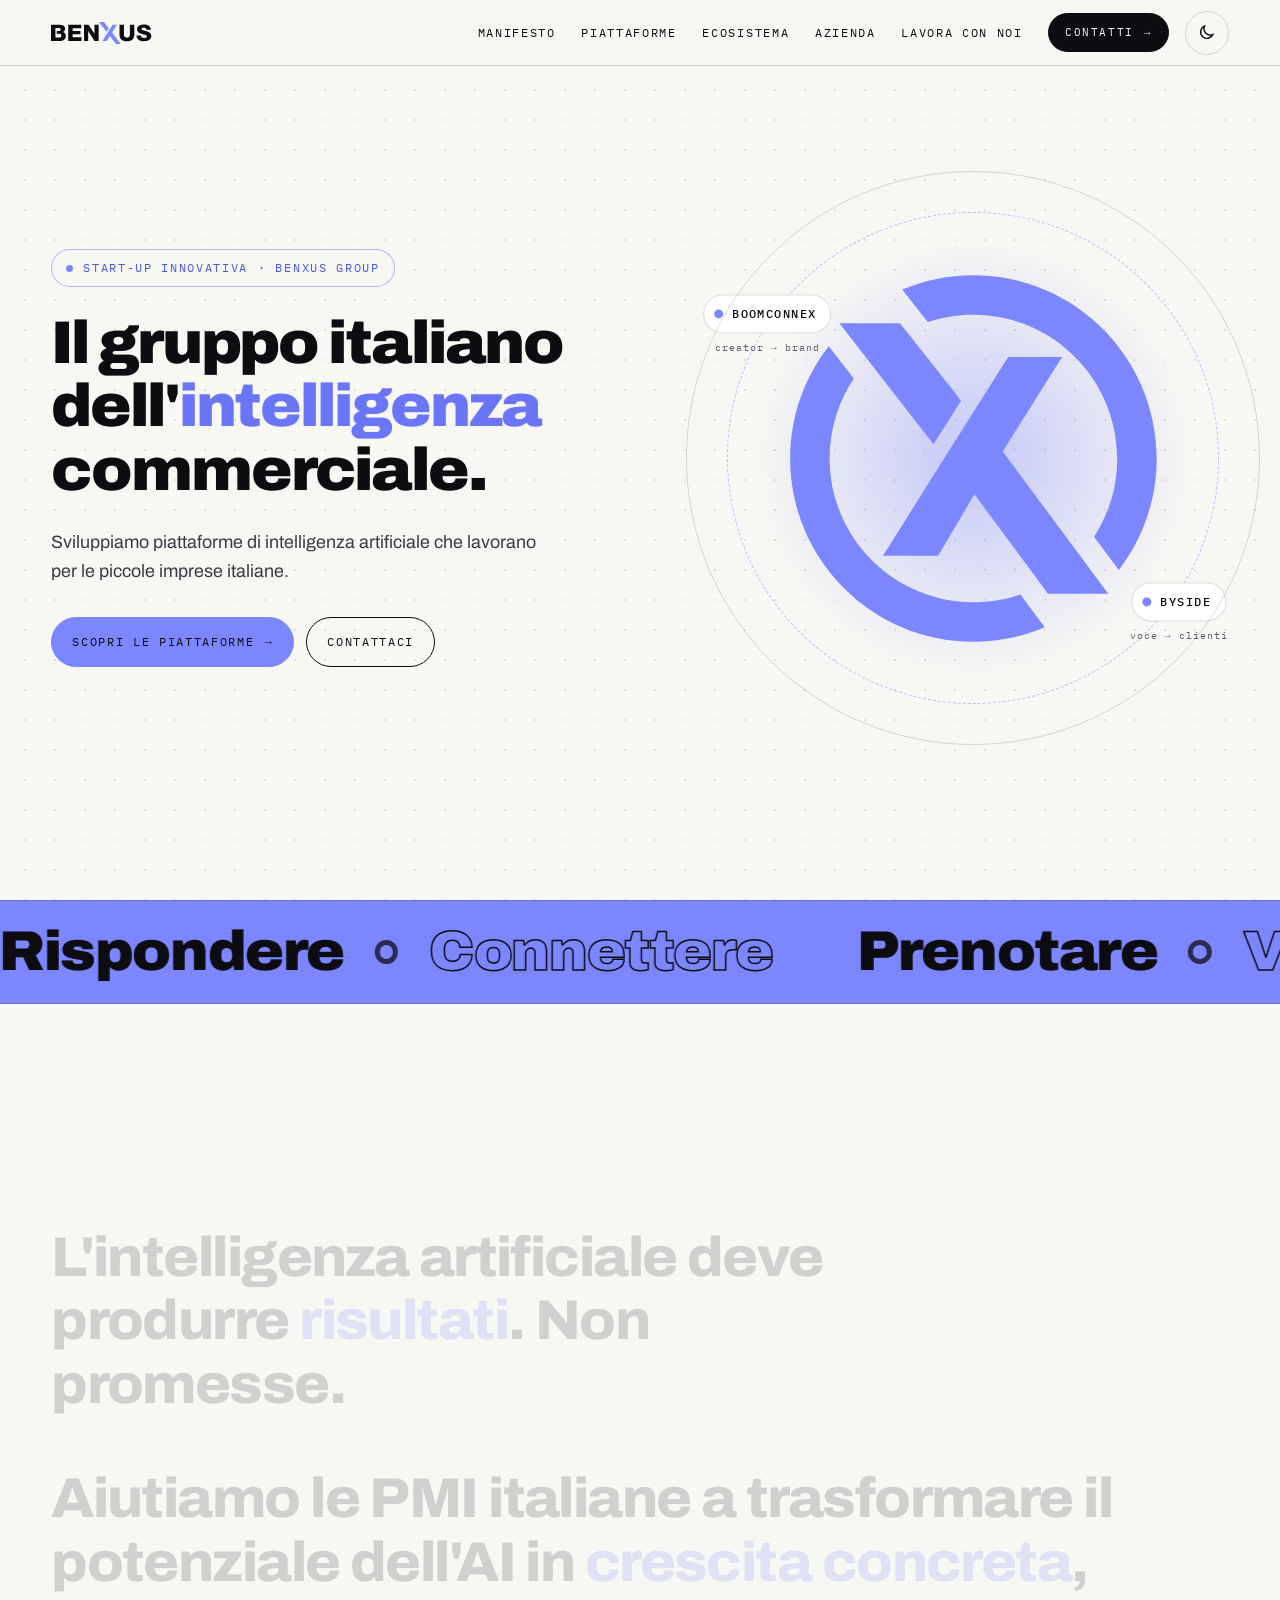
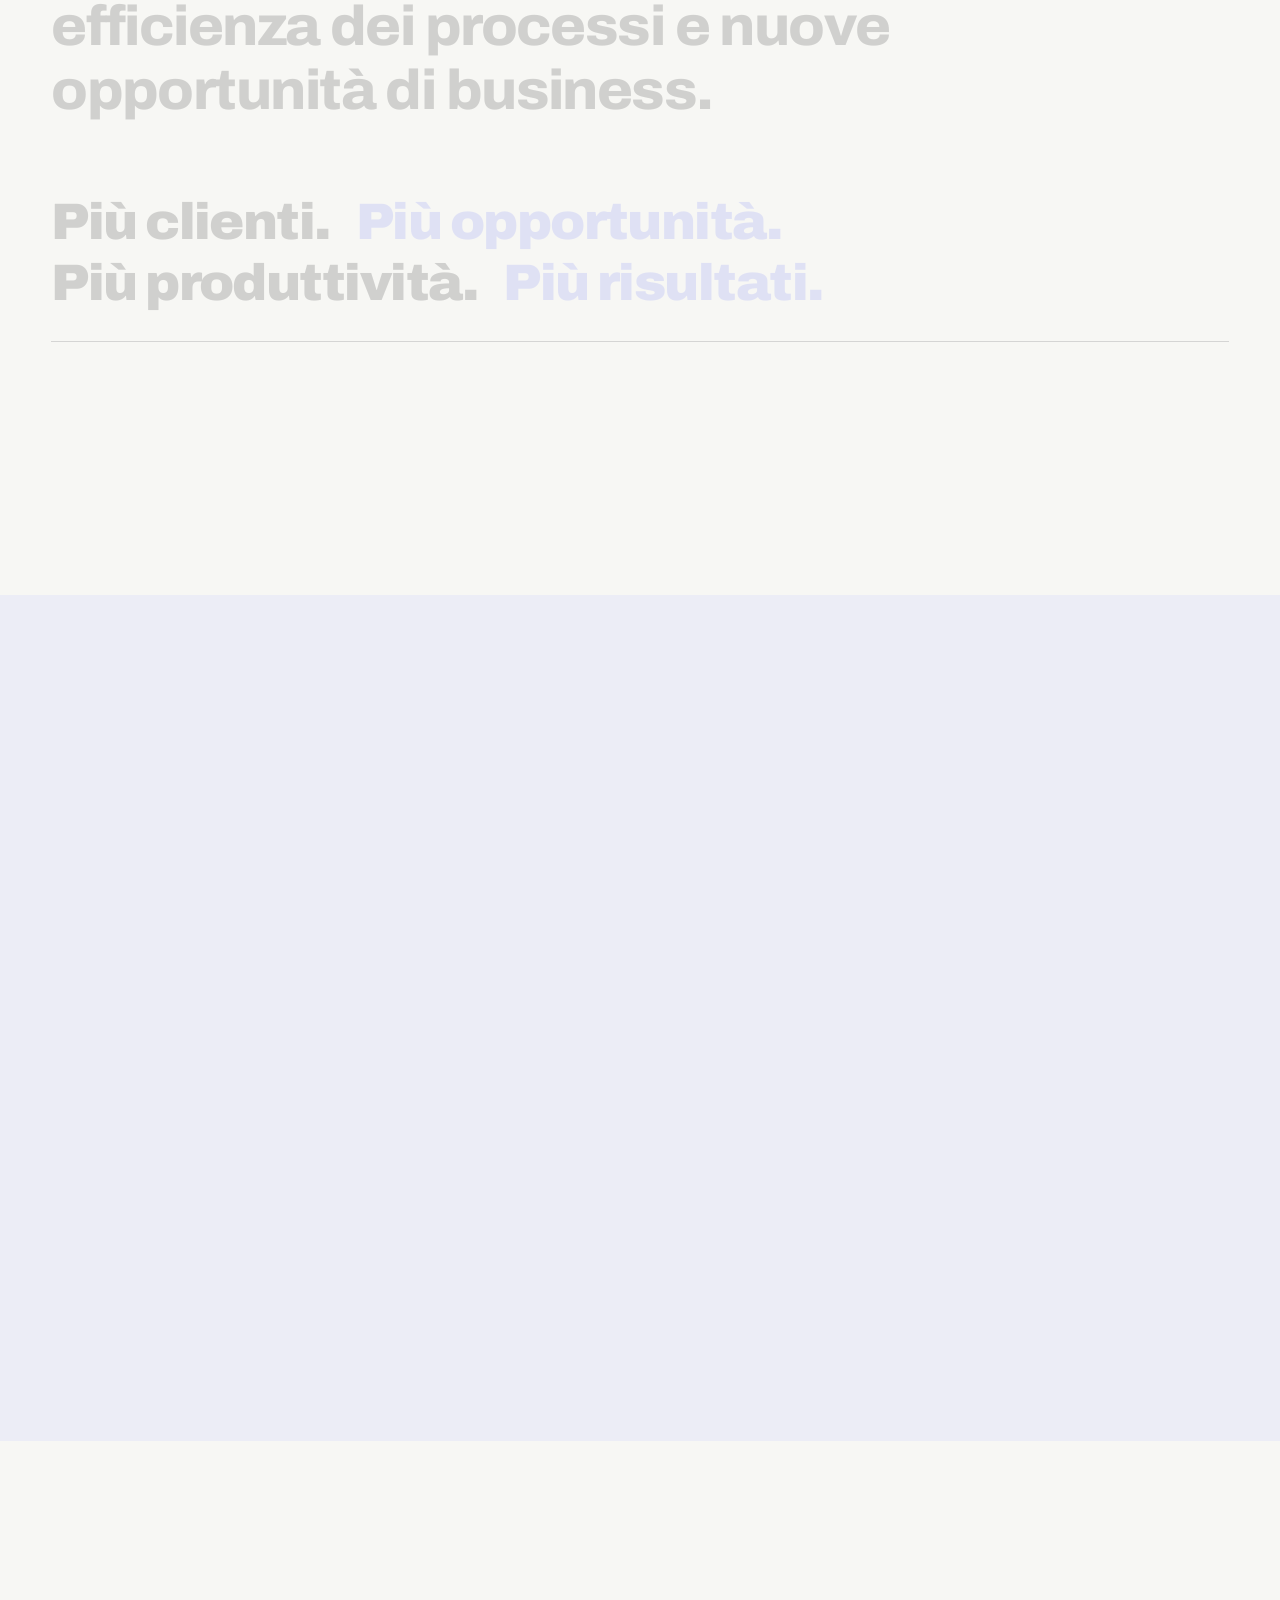
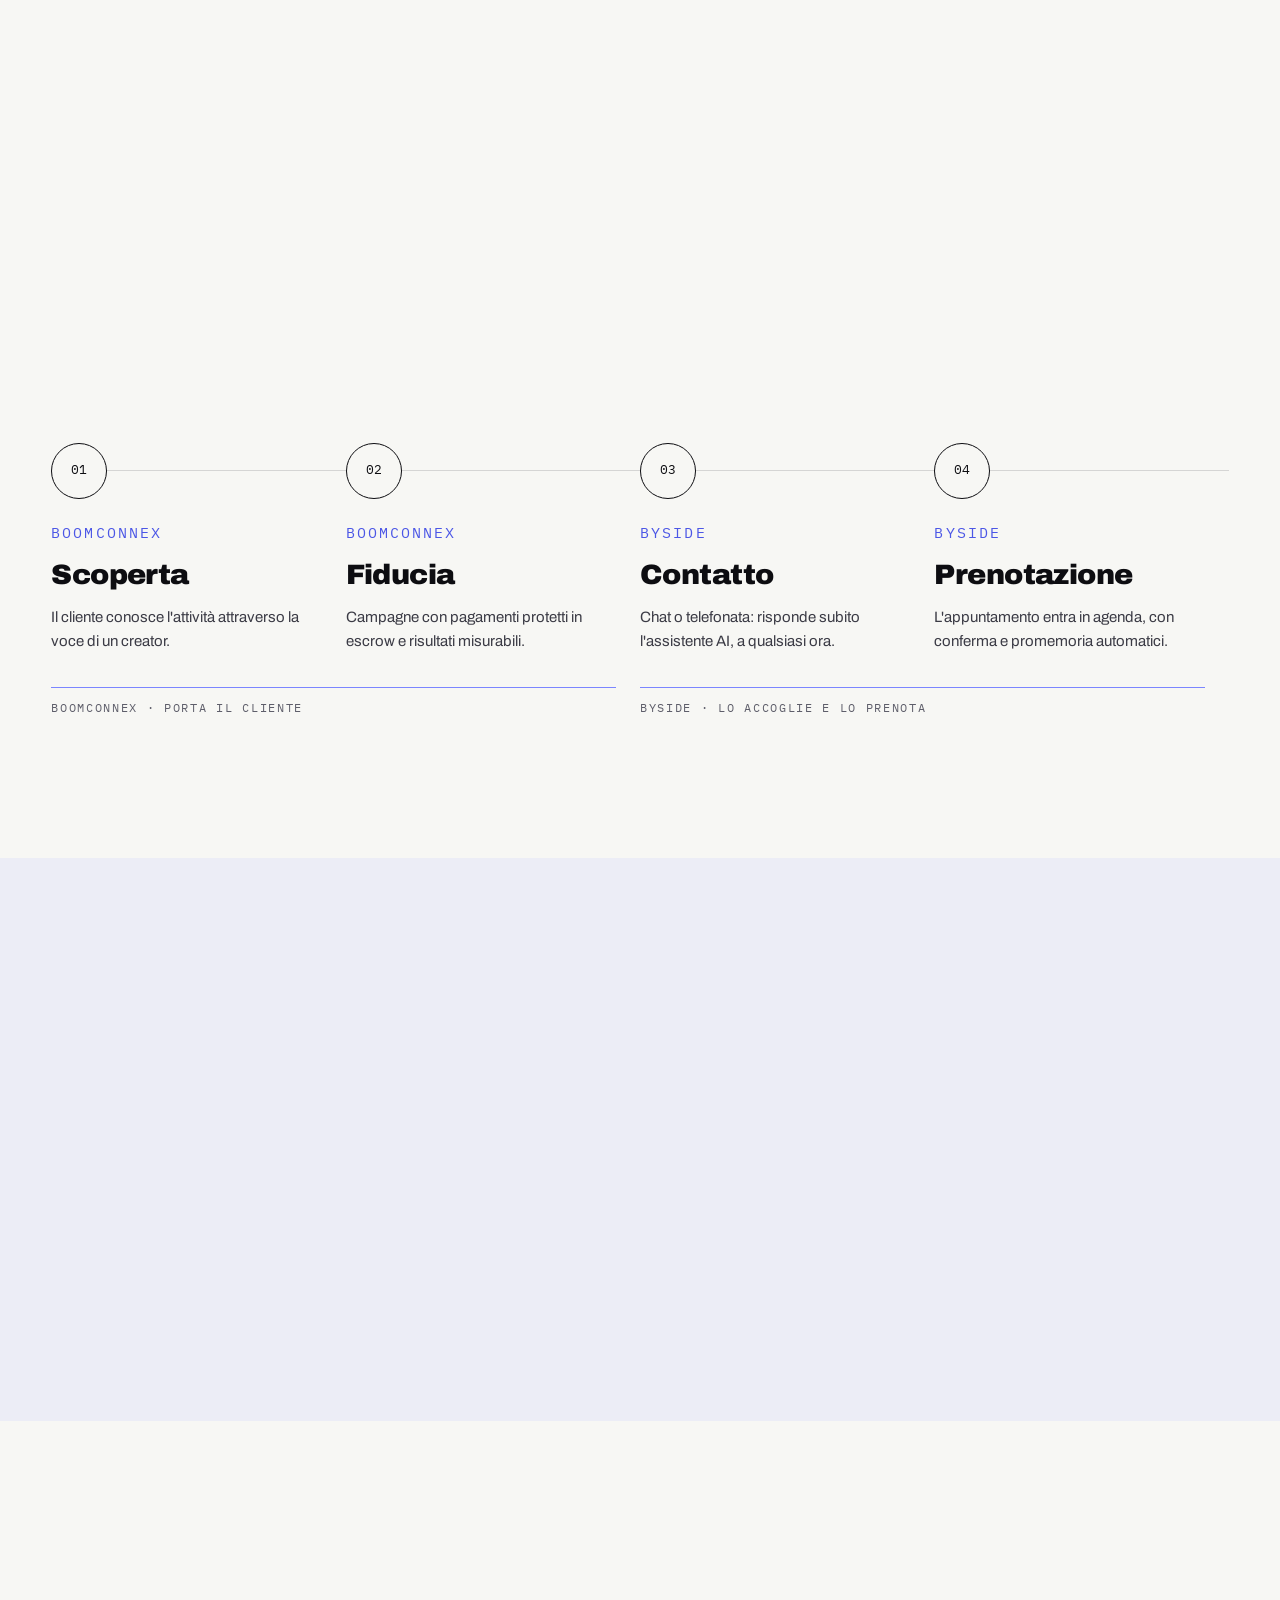
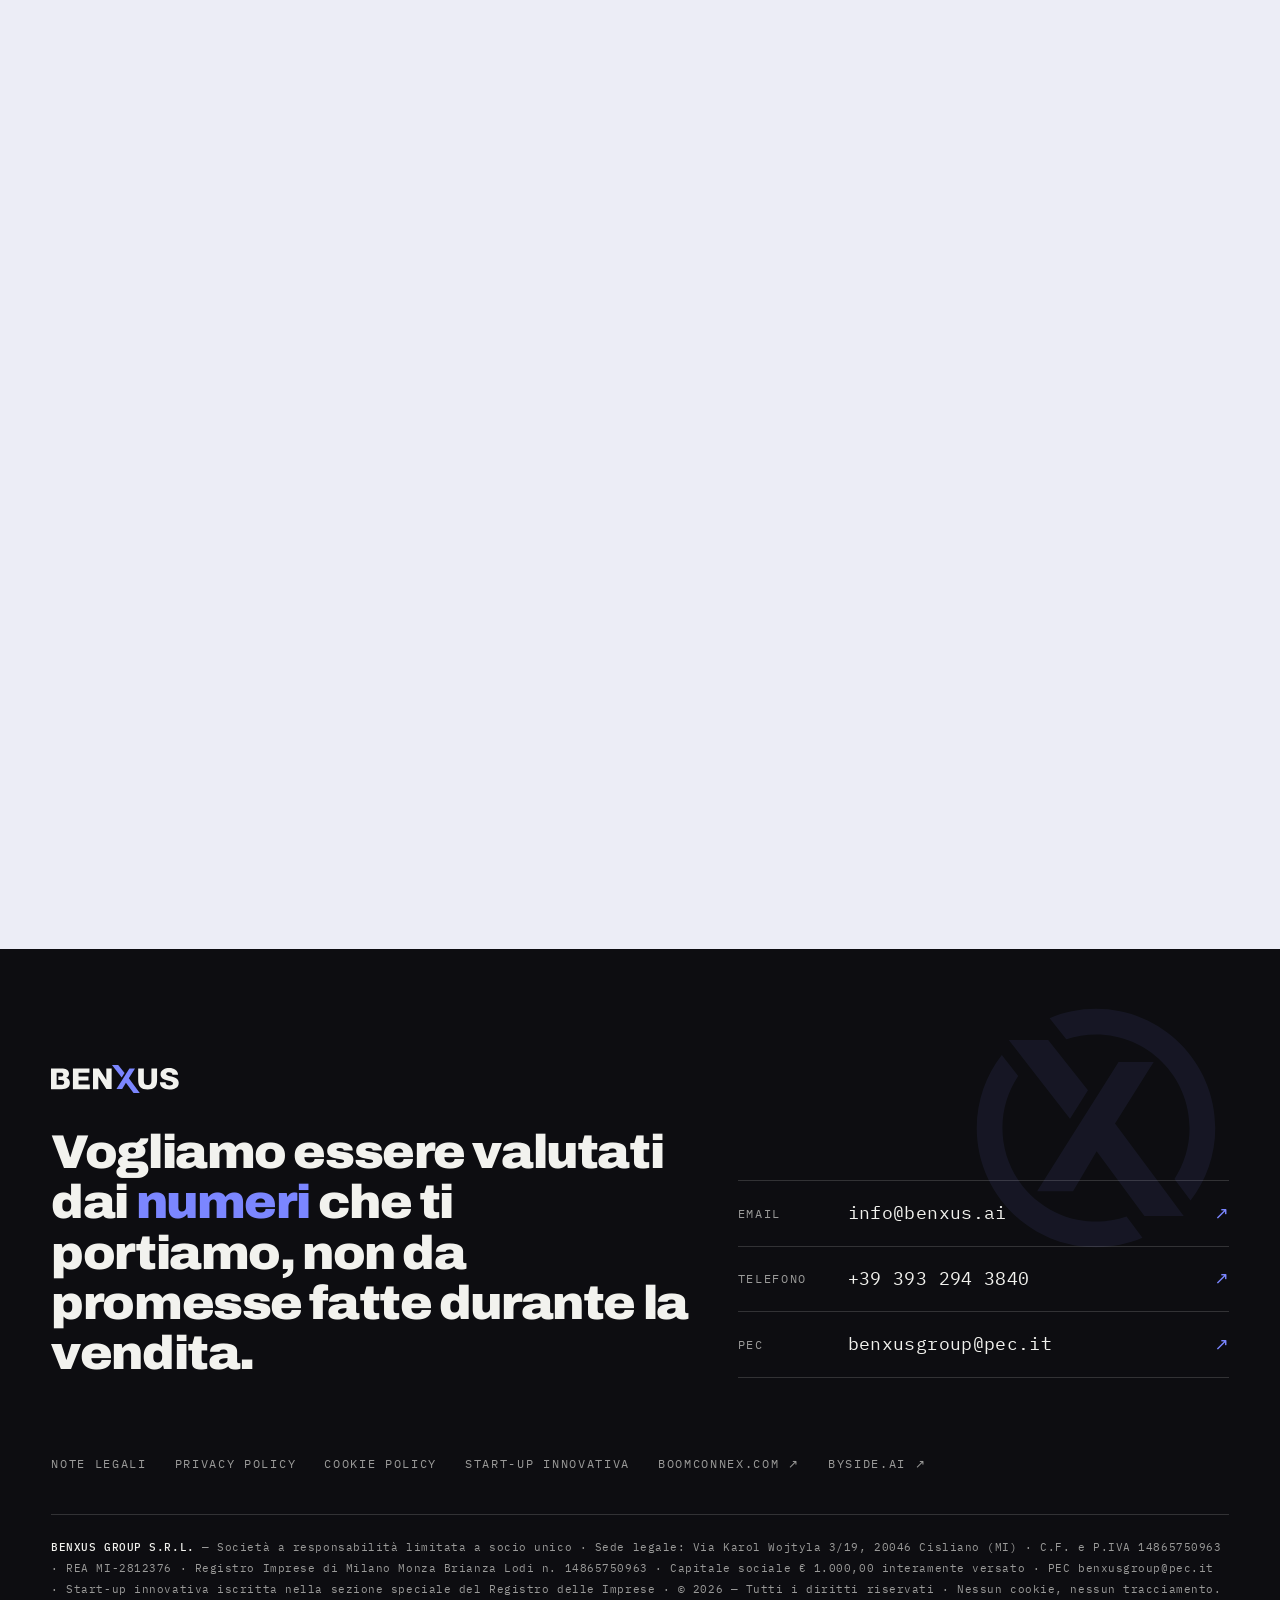
==== commit 1d9bee60: "Update Massi Changes" ====
--- a/index.html
+++ b/index.html
@@ -30,9 +30,9 @@
 <link rel="apple-touch-icon" href="apple-touch-icon.png">
 <link rel="manifest" href="site.webmanifest">
 <link rel="preload" href="assets/fonts/archivo.woff2" as="font" type="font/woff2" crossorigin>
-<link rel="stylesheet" href="assets/css/site.css">
-<script src="assets/js/boot.js"></script>
-<script src="assets/js/site.js" defer></script>
+<link rel="stylesheet" href="assets/css/site.css?v=20261102l">
+<script src="assets/js/boot.js?v=20261102l"></script>
+<script src="assets/js/site.js?v=20261102l" defer></script>
 <script type="application/ld+json">
 {
   "@context":"https://schema.org",
@@ -71,6 +71,7 @@
     <a href="#piattaforme">Piattaforme</a>
     <a href="#ecosistema">Ecosistema</a>
     <a href="#azienda">Azienda</a>
+    <a href="#lavora">Lavora con noi</a>
     <a class="btn sm" href="#contatti">Contatti <span class="arr" aria-hidden="true">→</span></a>
   </nav>
   <div class="tools">
@@ -92,20 +93,15 @@
           <span class="ln"><span>dell'<em>intelligenza</em></span></span>
           <span class="ln"><span>commerciale.</span></span>
         </h1>
-        <p class="sub">Sviluppiamo piattaforme di intelligenza artificiale che lavorano per le imprese: rispondono ai clienti, fissano appuntamenti, connettono brand e creator.</p>
+        <p class="sub">Sviluppiamo piattaforme di intelligenza artificiale che lavorano per le piccole imprese italiane.</p>
         <div class="ctas">
           <a class="btn brand" href="#piattaforme" data-magnet>Scopri le piattaforme <span class="arr" aria-hidden="true">→</span></a>
           <a class="btn ghost" href="#contatti" data-magnet>Contattaci</a>
         </div>
-        <ul class="facts mono" aria-label="In breve">
-          <li>2 piattaforme operative</li>
-          <li>Software proprietario</li>
-          <li>AI Act e GDPR</li>
-        </ul>
       </div>
       <div class="hero-art">
         <div class="glow" aria-hidden="true"></div>
-        <svg class="emblem" viewBox="251.89 251.89 1949.00 1948.99" aria-hidden="true" focusable="false"><g class="ring"><g class="arc a"><path class="m" d="M1226.39,257.89c-133.45,0-260.74,27.21-376.62,76.26l135.34,171.58c75.86-25.52,156.98-39.32,241.28-39.32,419.02,0,759.99,340.97,759.99,759.99,0,152.41-45.08,294.5-122.63,413.66l130.57,175.95c125.71-163.44,200.57-367.88,200.57-589.6,0-534-434.51-968.5-968.5-968.5Z"/></g><g class="arc b"><path class="m" d="M1226.39,1986.38c-137.52,0-266.6-36.74-378.01-100.78-228.08-131.36-381.98-377.61-381.98-659.21,0-155.99,47.26-301.16,128.19-422l-133.05-171.48c-127.59,164.03-203.65,370.07-203.65,593.47,0,534.1,434.51,968.5,968.5,968.5,133.55,0,260.84-27.21,376.72-76.26l-128.58-173.86c-77.75,27.01-161.25,41.6-248.13,41.6Z"/></g></g><g class="xm"><g class="xa"><polygon class="m" points="1787.99 1737.95 1380.89 1189.45 1395.19 1167.71 1654.84 754.05 1695.15 689.91 1684.13 689.91 1604.5 689.91 1409.58 689.91 1285.77 886.61 1004.87 1332.93 854.14 1572.33 748.29 1740.53 857.61 1740.53 1040.02 1740.53 1231.55 1416.04 1586.33 1895.62 1619.89 1941 1879.44 1941 1938.72 1941 1913.99 1907.74 1787.99 1737.95"/></g><g class="xb"><polygon class="m" points="670.84 708.28 994.64 1125.41 1015.19 1151.92 1160.95 920.86 1140.1 894.35 871.71 554.37 837.95 511.58 573.64 511.58 518.23 511.58 541.76 541.96 670.84 708.28"/></g></g></svg>
+        <svg class="emblem" viewBox="251.89 251.89 1949.00 1948.99" role="img" aria-label="Simbolo Benxus"><g class="whole"><path class="m" d="M1226.39,257.89c-133.45,0-260.74,27.21-376.62,76.26l135.34,171.58c75.86-25.52,156.98-39.32,241.28-39.32,419.02,0,759.99,340.97,759.99,759.99,0,152.41-45.08,294.5-122.63,413.66l130.57,175.95c125.71-163.44,200.57-367.88,200.57-589.6,0-534-434.51-968.5-968.5-968.5Z"/><polygon class="m" points="1787.99 1737.95 1380.89 1189.45 1395.19 1167.71 1654.84 754.05 1695.15 689.91 1684.13 689.91 1604.5 689.91 1409.58 689.91 1285.77 886.61 1004.87 1332.93 854.14 1572.33 748.29 1740.53 857.61 1740.53 1040.02 1740.53 1231.55 1416.04 1586.33 1895.62 1619.89 1941 1879.44 1941 1938.72 1941 1913.99 1907.74 1787.99 1737.95"/><path class="m" d="M1226.39,1986.38c-137.52,0-266.6-36.74-378.01-100.78-228.08-131.36-381.98-377.61-381.98-659.21,0-155.99,47.26-301.16,128.19-422l-133.05-171.48c-127.59,164.03-203.65,370.07-203.65,593.47,0,534.1,434.51,968.5,968.5,968.5,133.55,0,260.84-27.21,376.72-76.26l-128.58-173.86c-77.75,27.01-161.25,41.6-248.13,41.6Z"/><polygon class="m" points="670.84 708.28 994.64 1125.41 1015.19 1151.92 1160.95 920.86 1140.1 894.35 871.71 554.37 837.95 511.58 573.64 511.58 518.23 511.58 541.76 541.96 670.84 708.28"/></g></svg>
         <div class="orbit">
           <a class="sat s1" href="#piattaforme"><span><b>BoomConnex</b><small>creator → brand</small></span></a>
           <a class="sat s2" href="#piattaforme"><span><b>Byside</b><small>voce → clienti</small></span></a>
@@ -119,11 +115,14 @@
   <!-- MANIFESTO -->
   <section id="manifesto" aria-labelledby="h-manifesto">
     <div class="wrap">
-      <div class="sec-head reveal"><svg class="tick mark" viewBox="251.89 251.89 1949.00 1948.99" aria-hidden="true" focusable="false"><use href="#mark"/></svg><h2 id="h-manifesto">Manifesto</h2><span class="num mono">01</span></div>
-      <div class="manifesto">
-        <p>Non vendiamo tecnologia. Costruiamo piattaforme che consegnano <span class="accent">risultati</span>.</p>
-        <p>Telefonate risposte. Clienti acquisiti. Appuntamenti in agenda. Vendite <span class="accent">chiuse</span>.</p>
-        <p>Due piattaforme operative. Una sola direzione.</p>
+      <div class="sec-head reveal"><svg class="tick mark" viewBox="0 0 1949.00 1948.99" aria-hidden="true" focusable="false"><use href="#mark" width="100%" height="100%"/></svg><h2 id="h-manifesto">Manifesto</h2><span class="num mono">01</span></div>
+      <div class="manifesto" data-light>
+        <p>L'intelligenza artificiale deve produrre <span class="accent">risultati</span>. Non promesse.</p>
+        <p>Aiutiamo le PMI italiane a trasformare il potenziale dell'AI in <span class="accent">crescita concreta</span>, efficienza dei processi e nuove opportunità di business.</p>
+      </div>
+      <div class="mani-body">
+        <p class="mani-punch" data-light><span>Più clienti.</span> <span>Più opportunità.</span> <span>Più produttività.</span> <span>Più risultati.</span></p>
+        <p class="mani-mission reveal">La nostra missione è massimizzare il valore che l'intelligenza artificiale può generare per ogni piccola azienda italiana.</p>
       </div>
     </div>
   </section>
@@ -131,11 +130,10 @@
   <!-- PIATTAFORME -->
   <section id="piattaforme" class="alt" aria-labelledby="h-piattaforme">
     <div class="wrap">
-      <div class="sec-head reveal"><svg class="tick mark" viewBox="251.89 251.89 1949.00 1948.99" aria-hidden="true" focusable="false"><use href="#mark"/></svg><h2 id="h-piattaforme">Le piattaforme del gruppo</h2><span class="num mono">02</span></div>
+      <div class="sec-head reveal"><svg class="tick mark" viewBox="0 0 1949.00 1948.99" aria-hidden="true" focusable="false"><use href="#mark" width="100%" height="100%"/></svg><h2 id="h-piattaforme">Le piattaforme del gruppo</h2><span class="num mono">02</span></div>
       <div class="grid">
 
         <article class="card reveal">
-          <svg class="deco mark" viewBox="251.89 251.89 1949.00 1948.99" aria-hidden="true" focusable="false"><use href="#mark"/></svg>
           <div class="top"><p class="k mono">Creator → Brand</p><span class="idx">01</span></div>
           <h3>BoomConnex</h3>
           <p>Il marketplace che connette creator, brand e attività locali: campagne protette da pagamenti in escrow, risultati misurabili, nessun intermediario opaco.</p>
@@ -144,7 +142,6 @@
         </article>
 
         <article class="card reveal">
-          <svg class="deco mark" viewBox="251.89 251.89 1949.00 1948.99" aria-hidden="true" focusable="false"><use href="#mark"/></svg>
           <div class="top"><p class="k mono">Voce → Clienti</p><span class="idx">02</span></div>
           <h3>Byside</h3>
           <p>L'assistente AI che risponde in chat e al telefono, qualifica i contatti e fissa gli appuntamenti per le PMI italiane, con conferme e promemoria automatici. Nessuna chiamata persa, nessun cliente perso.</p>
@@ -154,7 +151,7 @@
 
         <article class="card next reveal">
           <div>
-            <svg class="plus mark" viewBox="251.89 251.89 1949.00 1948.99" aria-hidden="true" focusable="false"><use href="#mark"/></svg>
+            <svg class="plus mark" viewBox="0 0 1949.00 1948.99" aria-hidden="true" focusable="false"><use href="#mark" width="100%" height="100%"/></svg>
             <p class="mono">La prossima piattaforma<br>è in costruzione</p>
           </div>
         </article>
@@ -166,7 +163,7 @@
   <!-- ECOSISTEMA -->
   <section id="ecosistema" aria-labelledby="h-ecosistema">
     <div class="wrap">
-      <div class="sec-head reveal"><svg class="tick mark" viewBox="251.89 251.89 1949.00 1948.99" aria-hidden="true" focusable="false"><use href="#mark"/></svg><h2 id="h-ecosistema">Ecosistema</h2><span class="num mono">03</span></div>
+      <div class="sec-head reveal"><svg class="tick mark" viewBox="0 0 1949.00 1948.99" aria-hidden="true" focusable="false"><use href="#mark" width="100%" height="100%"/></svg><h2 id="h-ecosistema">Ecosistema</h2><span class="num mono">03</span></div>
       <p class="big reveal">Dalla prima scoperta all'<em>appuntamento</em> in agenda.</p>
       <p class="lead reveal">Ogni piattaforma presidia un momento preciso del percorso del cliente. Insieme coprono tutto il tragitto, senza buchi in cui le opportunità si perdono.</p>
       <div class="flow">
@@ -183,7 +180,7 @@
   <!-- PRINCIPI -->
   <section id="principi" class="alt" aria-labelledby="h-principi">
     <div class="wrap">
-      <div class="sec-head reveal"><svg class="tick mark" viewBox="251.89 251.89 1949.00 1948.99" aria-hidden="true" focusable="false"><use href="#mark"/></svg><h2 id="h-principi">Come lavoriamo</h2><span class="num mono">04</span></div>
+      <div class="sec-head reveal"><svg class="tick mark" viewBox="0 0 1949.00 1948.99" aria-hidden="true" focusable="false"><use href="#mark" width="100%" height="100%"/></svg><h2 id="h-principi">Come lavoriamo</h2><span class="num mono">04</span></div>
       <div class="principi">
         <div class="pr reveal"><p class="n mono">— 01</p><h3 class="word">Risultato</h3><p>Ogni piattaforma del gruppo vende un esito misurabile, non una licenza software. Se non si conta, non si vende.</p></div>
         <div class="pr reveal"><p class="n mono">— 02</p><h3 class="word">Conformità</h3><p>AI Act europeo e GDPR come fondamenta di progetto, non come ostacolo da aggirare. L'intelligenza artificiale seria si costruisce così.</p></div>
@@ -195,20 +192,43 @@
   <!-- PERCORSO -->
   <section id="percorso" aria-labelledby="h-percorso">
     <div class="wrap">
-      <div class="sec-head reveal"><svg class="tick mark" viewBox="251.89 251.89 1949.00 1948.99" aria-hidden="true" focusable="false"><use href="#mark"/></svg><h2 id="h-percorso">Il percorso</h2><span class="num mono">05</span></div>
+      <div class="sec-head reveal"><svg class="tick mark" viewBox="0 0 1949.00 1948.99" aria-hidden="true" focusable="false"><use href="#mark" width="100%" height="100%"/></svg><h2 id="h-percorso">Il percorso</h2><span class="num mono">05</span></div>
       <ol class="timeline">
         <li class="reveal"><p class="d mono">02 · 09 · 2026</p><p class="t">Atto costitutivo</p><p class="s">Nasce Benxus Group S.r.l.</p></li>
         <li class="reveal"><p class="d mono">17 · 09 · 2026</p><p class="t">Registro Imprese</p><p class="s">Iscrizione al Registro Imprese di Milano Monza Brianza Lodi.</p></li>
         <li class="reveal"><p class="d mono">17 · 09 · 2026</p><p class="t">Start-up innovativa</p><p class="s">Iscritta nella sezione speciale dedicata alle start-up innovative.</p></li>
+        <li class="reveal future soon"><p class="d mono">Prossimamente</p><p class="t">Lancio della prima piattaforma</p><p class="s">Il primo prodotto del gruppo arriva sul mercato.</p></li>
+        <li class="reveal future soon"><p class="d mono">Prossimamente</p><p class="t">Lancio della seconda piattaforma</p><p class="s">Il secondo prodotto del gruppo arriva sul mercato.</p></li>
         <li class="reveal future"><p class="d mono">Prossimamente</p><p class="t">La terza piattaforma</p><p class="s">In costruzione.</p></li>
       </ol>
     </div>
   </section>
 
+  <!-- LAVORA CON NOI -->
+  <section id="lavora" aria-labelledby="h-lavora">
+    <div class="wrap">
+      <div class="sec-head reveal"><svg class="tick mark" viewBox="0 0 1949.00 1948.99" aria-hidden="true" focusable="false"><use href="#mark" width="100%" height="100%"/></svg><h2 id="h-lavora">Lavora con noi</h2><span class="num mono">06</span></div>
+      <div class="jobs">
+        <div class="reveal">
+          <p class="big">Costruisci con noi l'AI per le <em>imprese italiane</em>.</p>
+          <p class="lead">Siamo una start-up innovativa in crescita. Cerchiamo persone concrete, curiose e orientate al risultato, che vogliono vedere il proprio lavoro trasformarsi in clienti e fatturato reale per le PMI.</p>
+          <a class="btn brand job-cta" href="mailto:info@benxus.ai?subject=Candidatura%20-%20Benxus%20Group" data-magnet>Invia la tua candidatura <span class="arr" aria-hidden="true">→</span></a>
+          <p class="job-note">Scrivi a <a href="mailto:info@benxus.ai?subject=Candidatura%20-%20Benxus%20Group">info@benxus.ai</a> con il tuo CV e due righe su di te. Rispondiamo a tutte le candidature in linea con le nostre ricerche. <a href="privacy.html#p-cand">Come trattiamo i tuoi dati</a>.</p>
+        </div>
+        <ul class="roles reveal" aria-label="Aree in cui cerchiamo persone">
+          <li><span class="rn mono">01</span><div><h3>Sviluppo software e AI</h3><p>Sviluppatori, ingegneri e appassionati di intelligenza artificiale per costruire le nostre piattaforme.</p></div></li>
+          <li><span class="rn mono">02</span><div><h3>Vendite e partnership</h3><p>Commerciali e partner che portano le nostre soluzioni alle piccole imprese di tutta Italia.</p></div></li>
+          <li><span class="rn mono">03</span><div><h3>Marketing e contenuti</h3><p>Creativi, creator e marketer per raccontare cosa l'AI può fare per le aziende.</p></div></li>
+          <li><span class="rn mono">04</span><div><h3>Candidatura spontanea</h3><p>Non trovi il tuo ruolo? Scrivici lo stesso: le persone giuste trovano sempre spazio.</p></div></li>
+        </ul>
+      </div>
+    </div>
+  </section>
+
   <!-- AZIENDA -->
   <section id="azienda" class="alt" aria-labelledby="h-azienda">
     <div class="wrap">
-      <div class="sec-head reveal"><svg class="tick mark" viewBox="251.89 251.89 1949.00 1948.99" aria-hidden="true" focusable="false"><use href="#mark"/></svg><h2 id="h-azienda">Azienda e trasparenza</h2><span class="num mono">06</span></div>
+      <div class="sec-head reveal"><svg class="tick mark" viewBox="0 0 1949.00 1948.99" aria-hidden="true" focusable="false"><use href="#mark" width="100%" height="100%"/></svg><h2 id="h-azienda">Azienda e trasparenza</h2><span class="num mono">07</span></div>
       <div class="registry">
         <div class="reveal">
           <p class="big">I dati, <em>in chiaro</em>.</p>
@@ -241,7 +261,7 @@
   <div class="foot-grid">
     <div>
       <svg class="foot-logo" viewBox="321.83 1028.12 1809.12 396.54" role="img" aria-label="Benxus"><title>Benxus</title><path class="wm-l" d="M536.22,1209.8c26.92-12.83,40.39-32.61,40.39-59.36s-11.89-47.48-35.66-59.77c-18.9-9.55-44.11-14.05-75.62-13.51h-143.5v292.69h147.37c79.91,0,119.87-30.29,119.87-90.88,0-16.64-4.73-31.24-14.18-43.8-9.45-12.28-22.34-20.74-38.67-25.38ZM465.76,1308.87h-64.02v-172.75h61.87c21.76,0,32.65,9.41,32.65,28.25,0,9.56-3.73,16.92-11.17,22.1-6.01,3.82-13.18,5.73-21.48,5.73h-38.11v49.53h40.26c28.64,0,42.96,11.46,42.96,34.39s-14.33,32.75-42.96,32.75Z"/><polygon class="wm-l" points="712.32 1248.69 852.45 1248.69 852.45 1189.74 712.32 1189.74 712.32 1138.58 866.63 1138.58 866.63 1077.58 632.4 1077.58 632.4 1369.86 870.93 1369.86 870.93 1304.36 712.32 1304.36 712.32 1248.69"/><polygon class="wm-l" points="1105.46 1077.58 1105.89 1241.54 999.34 1077.58 916.85 1077.58 916.85 1370.68 992.03 1370.68 992.03 1188.11 1105.89 1369.45 1180.65 1369.45 1180.65 1077.58 1105.46 1077.58"/><path class="wm-l" d="M1744.07,1253.6c0,19.38-4.01,33.57-12.03,42.57-8.59,9.56-22.49,14.33-41.68,14.33s-33.08-4.77-41.68-14.33c-8.02-9.01-12.03-23.19-12.03-42.57v-176.02h-79.91v171.52c0,42.85,10.74,74.64,32.22,95.38,21.76,21.02,55.57,31.52,101.4,31.52s79.77-10.5,101.83-31.52c21.19-20.74,31.79-52.53,31.79-95.38v-171.52h-79.91v176.02Z"/><path class="wm-l" d="M2042.01,1193.84c-6.02-1.64-16.9-4.23-32.65-7.78-12.89-3-22.34-5.46-28.36-7.37-18.62-5.73-27.93-13.51-27.93-23.33,0-16.64,12.89-24.97,38.67-24.97,13.75,0,25.2,2.6,34.37,7.78,10.59,6.28,15.61,15.42,15.04,27.43h79.91c0-30.56-12.89-54.44-38.67-71.64-22.63-15.01-50.7-22.51-84.21-22.51s-61.01,6.83-84.21,20.47c-27.22,16.11-40.82,38.89-40.82,68.36,0,24.29,9.59,43.67,28.79,58.13,13.17,9.82,33.51,18.56,61.01,26.2,40.29,10.75,60.56,16.1,60.8,16.05,18.18,6.54,27.28,15.39,27.28,26.53,0,10.1-5.16,17.74-15.47,22.92-8.88,4.64-20.05,6.96-33.51,6.96-37.24,0-56.57-15.15-58-45.44h-79.91c0,35.2,13.46,61.95,40.39,80.23,23.48,16.11,54.42,24.15,92.8,24.15s69.03-7.09,91.94-21.29c27.78-16.64,41.68-42.16,41.68-76.55,0-40.39-29.64-68.5-88.94-84.33Z"/><polygon class="wm-x" points="1363.32 1141.67 1273.71 1028.12 1185.01 1028.12 1322.87 1205.76 1363.32 1141.67"/><polygon class="wm-x" points="1424.31 1216.18 1428.28 1210.13 1511.5 1077.59 1508.45 1077.59 1432.28 1077.59 1248.83 1369.05 1329.75 1369.05 1382.9 1279.03 1490.63 1424.66 1579.07 1424.66 1424.31 1216.18"/></svg>
-      <h2>Parliamo di <em>imprese</em>, non di demo.</h2>
+      <h2>Vogliamo essere valutati dai <em>numeri</em> che ti portiamo, non da promesse fatte durante la vendita.</h2>
     </div>
     <div class="contact">
       <a href="mailto:info@benxus.ai"><span class="l mono">Email</span><span class="v">info@benxus.ai</span><span class="arr" aria-hidden="true">↗</span></a>
@@ -267,7 +287,7 @@
     Start-up innovativa iscritta nella sezione speciale del Registro delle Imprese ·
     © <span data-year>2026</span> — Tutti i diritti riservati · Nessun cookie, nessun tracciamento.
   </p>
-  <svg class="foot-mark mark" viewBox="251.89 251.89 1949.00 1948.99" aria-hidden="true" focusable="false"><use href="#mark"/></svg>
+  <svg class="foot-mark mark" viewBox="0 0 1949.00 1948.99" aria-hidden="true" focusable="false"><use href="#mark" width="100%" height="100%"/></svg>
 </footer>
 </body>
 </html>
--- a/assets/css/site.css
+++ b/assets/css/site.css
@@ -1,304 +1,338 @@
-/* Benxus Group — foglio di stile unico
-   Nessuna risorsa esterna: font ospitati in /assets/fonts (nessun dato inviato a terzi). */
+/* Benxus Group — foglio di stile unico.
+   Nessuna risorsa esterna: i caratteri sono ospitati in /assets/fonts. */
 
 @font-face{font-family:'Archivo';src:url(../fonts/archivo.woff2) format('woff2');font-weight:100 900;font-stretch:62% 125%;font-display:swap}
 @font-face{font-family:'IBM Plex Mono';src:url(../fonts/plex-mono-400.woff2) format('woff2');font-weight:400;font-display:swap}
 @font-face{font-family:'IBM Plex Mono';src:url(../fonts/plex-mono-500.woff2) format('woff2');font-weight:500;font-display:swap}
-@font-face{font-family:'Instrument Serif';src:url(../fonts/instrument-serif-italic.woff2) format('woff2');font-weight:400;font-style:italic;font-display:swap}
-
+
+/* ---------- colori del marchio (palette ufficiale: #7B86FF · #0D0D11 · #F7F7F4) ---------- */
 :root{
-  --carta:#F7F7F4;
-  --inchiostro:#0E0E12;
-  --oltremare:#1B2AC8;
-  --oltremare-profondo:#111C86;
-  --oltremare-rgb:27,42,200;
-  --ghiaccio:#EFF1F8;
-  --testo-sec:#3A3A44;
-  --testo-ter:#6A6A76;
-  --fondo-scuro:#0E0E12;
-  --su-scuro:#F7F7F4;
-  --su-scuro-blu:#8E99F0;
-  --bordo-scuro:rgba(247,247,244,.18);
-  --bordo-chiaro:rgba(14,14,18,.14);
-  --angolo:26deg;
-  --angolo-hero:26deg;
+  --brand:#7B86FF;            /* grafica, superfici, testi grandi */
+  --brand-rgb:123,134,255;
+  --on-brand:#0D0D11;
+
+  --bg:#F7F7F4;
+  --bg-2:#ECEDF6;
+  --surface:#FFFFFF;
+  --ink:#0D0D11;
+  --muted:#3B3B45;
+  --muted-2:#5E5E6A;
+  --brand-ink:#4C57E6;        /* blu per testi piccoli: 5,1:1 sull'avorio */
+  --brand-lg:#6A75F7;         /* blu per titoli grandi: oltre 3:1 anche sul fondo lilla */
+  --line:rgba(13,13,17,.14);
+  --line-strong:#0D0D11;
+  --dot:13,13,17;
+  --shadow:0 26px 50px -26px rgba(76,87,230,.45);
+
+  --foot-bg:#0D0D11;
+  --foot-ink:#F2F2EE;
+  --foot-muted:rgba(242,242,238,.62);
+  --foot-line:rgba(242,242,238,.16);
+
   --linea:1.5px;
   --maxw:1240px;
   --pad:clamp(20px,4vw,56px);
-  --header-h:64px;
+  --header-h:66px;
   --ease:cubic-bezier(.2,.7,.2,1);
-}
+  color-scheme:light;
+}
+:root[data-theme="dark"]{
+  --bg:#0D0D11;
+  --bg-2:#14141C;
+  --surface:#17171F;
+  --ink:#F2F2EE;
+  --muted:#B4B4BF;
+  --muted-2:#9393A0;
+  --brand-ink:#9AA3FF;
+  --brand-lg:#7B86FF;
+  --line:rgba(242,242,238,.14);
+  --line-strong:rgba(242,242,238,.85);
+  --dot:242,242,238;
+  --shadow:0 26px 60px -24px rgba(123,134,255,.38);
+  --foot-bg:#08080B;
+  color-scheme:dark;
+}
+/* senza JavaScript vale la preferenza del sistema */
 @media (prefers-color-scheme: dark){
-  :root{
-    --carta:#0D0D11;
-    --inchiostro:#F2F2EE;
-    --oltremare:#7E8CFF;
-    --oltremare-profondo:#AEB6FF;
-    --oltremare-rgb:126,140,255;
-    --ghiaccio:#131320;
-    --testo-sec:#A6A6B2;
-    --testo-ter:#7C7C8A;
-    --fondo-scuro:#07070A;
-    --su-scuro:#F2F2EE;
-    --su-scuro-blu:#AEB6FF;
-    --bordo-scuro:rgba(242,242,238,.16);
-    --bordo-chiaro:rgba(242,242,238,.14);
+  :root:not([data-theme]){
+    --bg:#0D0D11;--bg-2:#14141C;--surface:#17171F;--ink:#F2F2EE;--muted:#B4B4BF;--muted-2:#9393A0;
+    --brand-ink:#9AA3FF;--brand-lg:#7B86FF;--line:rgba(242,242,238,.14);--line-strong:rgba(242,242,238,.85);--dot:242,242,238;
+    --shadow:0 26px 60px -24px rgba(123,134,255,.38);--foot-bg:#08080B;color-scheme:dark;
   }
 }
 
 *,*::before,*::after{margin:0;padding:0;box-sizing:border-box}
-html{scroll-behavior:smooth;scroll-padding-top:calc(var(--header-h) + 24px);-webkit-text-size-adjust:100%}
+html{scroll-behavior:smooth;scroll-padding-top:calc(var(--header-h) + 24px);-webkit-text-size-adjust:100%;background:var(--bg)}
 @media (prefers-reduced-motion:reduce){
   html{scroll-behavior:auto}
-  *,*::before,*::after{animation-duration:.001s!important;animation-delay:0s!important;transition-duration:.001s!important}
+  *,*::before,*::after{animation-duration:.001s!important;animation-delay:0s!important;animation-iteration-count:1!important;transition-duration:.001s!important}
 }
 body{
-  background:var(--carta);color:var(--inchiostro);
-  font-family:'Archivo',system-ui,sans-serif;font-size:17px;line-height:1.55;
+  background:var(--bg);color:var(--ink);
+  font-family:'Archivo',system-ui,-apple-system,'Segoe UI',sans-serif;font-size:17px;line-height:1.6;
   -webkit-font-smoothing:antialiased;overflow-x:hidden;
 }
-body.menu-open{overflow:hidden}
-::selection{background:var(--oltremare);color:var(--carta)}
+html.menu-open,body.menu-open{overflow:hidden}
+::selection{background:var(--brand);color:var(--on-brand)}
 a{color:inherit;text-decoration:none}
 button{font:inherit;color:inherit;background:none;border:0;cursor:pointer}
-a:focus-visible,button:focus-visible{outline:2.5px solid var(--oltremare);outline-offset:4px;border-radius:2px}
+a:focus-visible,button:focus-visible{outline:2.5px solid var(--brand);outline-offset:4px;border-radius:3px}
 img,svg,canvas{display:block;max-width:100%}
-.mono{font-family:'IBM Plex Mono',monospace;font-size:12px;letter-spacing:.14em;text-transform:uppercase}
-.serif-i{font-family:'Instrument Serif',serif;font-style:italic;font-weight:400}
-.blu{color:var(--oltremare)}
+.mono{font-family:'IBM Plex Mono',ui-monospace,monospace;font-size:12px;letter-spacing:.14em;text-transform:uppercase}
+.accent{color:var(--brand-ink)}
 .sr{position:absolute;width:1px;height:1px;overflow:hidden;clip:rect(0 0 0 0);white-space:nowrap}
-
-.salta{position:absolute;left:var(--pad);top:-100px;z-index:200;background:var(--oltremare);color:#fff;padding:10px 16px;transition:top .2s ease}
+.sprite{position:absolute;width:0;height:0;overflow:hidden}
+
+/* passaggio di tema: cerchio che si allarga dal pulsante (View Transitions) */
+::view-transition-old(root),::view-transition-new(root){animation:none;mix-blend-mode:normal}
+::view-transition-new(root){animation:themeReveal .75s cubic-bezier(.7,0,.2,1)}
+@keyframes themeReveal{from{clip-path:circle(0 at var(--tx,90%) var(--ty,30px))}to{clip-path:circle(var(--tr,150vmax) at var(--tx,90%) var(--ty,30px))}}
+
+.salta{position:absolute;left:var(--pad);top:-100px;z-index:200;background:var(--brand);color:var(--on-brand);padding:10px 16px;transition:top .2s ease}
 .salta:focus{top:12px}
 
-/* ---------- avanzamento lettura ---------- */
-.progress{position:fixed;top:0;left:0;right:0;height:3px;z-index:120;background:var(--oltremare);transform-origin:0 50%;transform:scaleX(0);pointer-events:none}
+.progress{position:fixed;top:0;left:0;right:0;height:3px;z-index:120;background:var(--brand);transform-origin:0 50%;transform:scaleX(0);pointer-events:none}
+
+/* ---------- LOGO ---------- */
+.wordmark{height:22px;width:auto;color:var(--ink)}
+.wordmark .wm-l{fill:currentColor}
+.wordmark .wm-x{fill:var(--brand)}
+.mark{fill:var(--brand)}
+.foot-logo .wm-l{fill:currentColor}
+.foot-logo .wm-x{fill:var(--brand)}
 
 /* ---------- INTESTAZIONE ---------- */
 .site-header{
   position:fixed;inset:0 0 auto 0;z-index:100;height:var(--header-h);
-  display:flex;justify-content:space-between;align-items:center;gap:16px;
-  padding:0 var(--pad);
-  background:color-mix(in srgb,var(--carta) 86%,transparent);
-  -webkit-backdrop-filter:blur(12px) saturate(1.2);backdrop-filter:blur(12px) saturate(1.2);
-  border-bottom:var(--linea) solid var(--inchiostro);
-  transition:transform .4s var(--ease);
+  display:flex;align-items:center;gap:16px;padding:0 var(--pad);
+  background:var(--bg);
+  background:color-mix(in srgb,var(--bg) 84%,transparent);
+  -webkit-backdrop-filter:blur(14px) saturate(1.3);backdrop-filter:blur(14px) saturate(1.3);
+  border-bottom:1px solid var(--line);
+  transition:transform .4s var(--ease),background-color .3s;
 }
 .site-header.hide{transform:translateY(-100%)}
 body.menu-open .site-header{transform:none}
-.brand{display:flex;align-items:baseline;gap:12px;position:relative;z-index:2}
-.brand strong{font-weight:900;font-stretch:118%;letter-spacing:.02em;font-size:18px}
-.brand .x{color:var(--oltremare);display:inline-block;transition:transform .4s var(--ease)}
-.brand:hover .x{transform:rotate(90deg)}
-.brand .grp{color:var(--inchiostro);opacity:.6}
-.nav{display:flex;gap:clamp(16px,2.6vw,30px);align-items:center}
-.nav a:not(.btn){position:relative;padding:2px 0}
-.nav a:not(.btn)::after{content:"";position:absolute;left:0;bottom:-3px;height:2px;width:0;background:var(--oltremare);transition:width .28s ease}
-.nav a:not(.btn):hover::after,.nav a[aria-current="true"]::after{width:100%}
+.logo-link{display:flex;align-items:center;position:relative;z-index:2;min-height:44px;padding:6px 0;margin-right:auto}
+.logo-link .wm-x{transition:transform .5s var(--ease);transform-box:fill-box;transform-origin:center}
+@media (hover:hover){.logo-link:hover .wm-x{transform:rotate(-12deg) scale(1.08)}}
+.nav{display:flex;gap:clamp(14px,2vw,28px);align-items:center}
+.nav a:not(.btn){position:relative;padding:4px 0}
+.nav a:not(.btn)::after{content:"";position:absolute;left:0;bottom:-2px;height:2px;width:0;background:var(--brand);transition:width .28s ease}
+@media (hover:hover){.nav a:not(.btn):hover::after,.nav a[aria-current="true"]::after{width:100%}}
+.tools{display:flex;align-items:center;gap:6px;position:relative;z-index:2}
+
+.theme-btn{width:44px;height:44px;display:grid;place-items:center;border-radius:50%;border:1px solid var(--line);transition:border-color .25s,background-color .25s}
+@media (hover:hover){.theme-btn:hover{border-color:var(--brand);background:rgba(var(--brand-rgb),.12)}}
+.theme-btn svg{width:19px;height:19px;fill:none;stroke:currentColor;stroke-width:1.8;stroke-linecap:round}
+.theme-btn .sun{display:none}
+:root[data-theme="dark"] .theme-btn .sun{display:block}
+:root[data-theme="dark"] .theme-btn .moon{display:none}
+.theme-btn svg{transition:transform .5s var(--ease)}
+@media (hover:hover){.theme-btn:hover svg{transform:rotate(-25deg)}}
 
 .btn{
-  display:inline-flex;align-items:center;gap:10px;
+  display:inline-flex;align-items:center;justify-content:center;gap:10px;
   font-family:'IBM Plex Mono',monospace;font-size:12px;letter-spacing:.14em;text-transform:uppercase;
-  padding:12px 18px;border:var(--linea) solid var(--inchiostro);
-  background:var(--inchiostro);color:var(--carta);
+  padding:14px 20px;border:var(--linea) solid var(--ink);border-radius:999px;
+  background:var(--ink);color:var(--bg);
   position:relative;overflow:hidden;isolation:isolate;
   transition:color .3s ease,border-color .3s ease,transform .25s var(--ease);
 }
-.btn::before{content:"";position:absolute;inset:0;background:var(--oltremare);transform:translateY(101%);transition:transform .35s var(--ease);z-index:-1}
-.btn:hover::before{transform:none}
-.btn:hover{border-color:var(--oltremare);color:#fff}
+.btn::before{content:"";position:absolute;inset:0;background:var(--brand);transform:translateY(101%);transition:transform .35s var(--ease);z-index:-1;border-radius:inherit}
+@media (hover:hover){.btn:hover::before{transform:none}}
+@media (hover:hover){.btn:hover{border-color:var(--brand);color:var(--on-brand)}}
 .btn .arr{transition:transform .25s ease}
-.btn:hover .arr{transform:translateX(4px)}
-.btn.ghost{background:transparent;color:var(--inchiostro)}
-.btn.sm{padding:9px 14px;font-size:11px}
-
-.menu-btn{display:none;position:relative;z-index:2;width:44px;height:44px;align-items:center;justify-content:center}
-.menu-btn span{position:absolute;width:24px;height:var(--linea);background:var(--inchiostro);transition:transform .35s var(--ease),background .3s}
+@media (hover:hover){.btn:hover .arr{transform:translateX(4px)}}
+.btn.ghost{background:transparent;color:var(--ink)}
+.btn.sm{padding:10px 16px;font-size:11px}
+.btn.brand{background:var(--brand);border-color:var(--brand);color:var(--on-brand)}
+.btn.brand::before{background:var(--ink)}
+@media (hover:hover){.btn.brand:hover{color:var(--bg);border-color:var(--ink)}}
+
+.menu-btn{display:none;width:44px;height:44px;align-items:center;justify-content:center;position:relative}
+.menu-btn span{position:absolute;width:22px;height:var(--linea);background:var(--ink);transition:transform .35s var(--ease)}
 .menu-btn span:nth-child(1){transform:translateY(-4px)}
 .menu-btn span:nth-child(2){transform:translateY(4px)}
-.menu-btn[aria-expanded="true"] span{background:var(--oltremare)}
-.menu-btn[aria-expanded="true"] span:nth-child(1){transform:rotate(var(--angolo))}
-.menu-btn[aria-expanded="true"] span:nth-child(2){transform:rotate(calc(-1*var(--angolo)))}
-
-@media(max-width:860px){
+.menu-btn[aria-expanded="true"] span:nth-child(1){transform:rotate(45deg)}
+.menu-btn[aria-expanded="true"] span:nth-child(2){transform:rotate(-45deg)}
+
+@media(max-width:1060px){
   .menu-btn{display:inline-flex}
   .nav{
-    position:fixed;inset:0;z-index:1;
-    flex-direction:column;align-items:flex-start;justify-content:center;gap:22px;
+    position:fixed;top:0;left:0;width:100vw;height:100vh;height:100dvh;z-index:1;
+    flex-direction:column;align-items:flex-start;justify-content:center;gap:20px;
     padding:calc(var(--header-h) + 20px) var(--pad) 40px;
-    background:var(--carta);
-    clip-path:circle(0% at calc(100% - 42px) 32px);
-    visibility:hidden;
+    background:var(--bg);
+    clip-path:circle(0% at calc(100% - 44px) 33px);visibility:hidden;
     transition:clip-path .6s var(--ease),visibility 0s linear .6s;
   }
-  .nav.open{clip-path:circle(150% at calc(100% - 42px) 32px);visibility:visible;transition:clip-path .6s var(--ease)}
-  .nav a:not(.btn){font-family:'Archivo',sans-serif;font-weight:900;font-stretch:120%;font-size:clamp(34px,10vw,56px);letter-spacing:-.01em;text-transform:none}
+  .nav.open{clip-path:circle(150% at calc(100% - 44px) 33px);visibility:visible;transition:clip-path .6s var(--ease)}
+  .nav a:not(.btn){font-family:'Archivo',sans-serif;font-weight:900;font-stretch:108%;font-size:clamp(34px,10vw,56px);letter-spacing:-.02em;text-transform:none;line-height:1.1}
   .nav .btn{margin-top:14px}
 }
 
 /* ---------- APERTURA ---------- */
 .hero{
-  position:relative;min-height:100svh;
-  display:flex;flex-direction:column;align-items:center;justify-content:center;text-align:center;
-  padding:120px var(--pad) 100px;overflow:hidden;isolation:isolate;
-}
-.field{position:absolute;inset:0;width:100%;height:100%;z-index:0;pointer-events:none}
-.diag{
-  position:absolute;top:50%;left:50%;width:220vmax;height:var(--linea);
-  background:var(--oltremare);transform-origin:center;z-index:1;
-  transform:translate(-50%,-50%) rotate(var(--r)) scaleX(0);
-  animation:draw 1.2s cubic-bezier(.7,0,.2,1) forwards;
-}
-.diag.a{--r:calc(-1 * var(--angolo-hero));animation-delay:.2s}
-.diag.b{--r:var(--angolo-hero);animation-delay:.4s}
-@keyframes draw{to{transform:translate(-50%,-50%) rotate(var(--r)) scaleX(1)}}
+  position:relative;min-height:100svh;display:flex;align-items:center;
+  padding:calc(var(--header-h) + 40px) var(--pad) 90px;overflow:hidden;isolation:isolate;
+}
+.field{position:absolute;inset:0;width:100%;height:100%;z-index:-1;pointer-events:none}
+.hero-grid{max-width:var(--maxw);margin:0 auto;width:100%;display:grid;grid-template-columns:1.08fr .92fr;gap:clamp(30px,5vw,80px);align-items:center}
+.badge{
+  display:inline-flex;align-items:center;gap:10px;margin-bottom:26px;padding:8px 14px;
+  border:1px solid rgba(var(--brand-rgb),.55);border-radius:999px;color:var(--brand-ink);
+  background:color-mix(in srgb,var(--bg) 70%,transparent);
+  opacity:0;animation:fadein .7s ease .2s forwards;
+}
+.badge .dot{width:7px;height:7px;border-radius:50%;background:var(--brand);animation:ping 2.4s ease-out infinite}
+@keyframes ping{0%{box-shadow:0 0 0 0 rgba(var(--brand-rgb),.6)}80%,100%{box-shadow:0 0 0 10px rgba(var(--brand-rgb),0)}}
 @keyframes fadein{to{opacity:1}}
 @keyframes rise{to{opacity:1;transform:none}}
 
-.rail{position:absolute;top:50%;left:50%;z-index:4;transform-origin:center;opacity:0;animation:fadein .8s ease 1.3s forwards}
-.rail.a{transform:translate(-50%,-50%) rotate(calc(-1 * var(--angolo-hero))) translateX(calc(-1*clamp(180px,28vw,450px))) translateY(-1.6em)}
-.rail.b{transform:translate(-50%,-50%) rotate(var(--angolo-hero)) translateX(clamp(180px,28vw,450px)) translateY(-1.6em)}
-.rail a{display:inline-flex;flex-direction:column;gap:2px;padding:7px 12px;background:var(--carta);border:1px solid transparent;transition:border-color .3s}
-.rail a:hover{border-color:var(--oltremare)}
-.rail .name{font-weight:500;letter-spacing:.16em;font-size:clamp(11px,1.15vw,14px);font-family:'IBM Plex Mono',monospace;color:var(--oltremare)}
-.rail small{font-family:'IBM Plex Mono',monospace;font-size:10px;letter-spacing:.1em;color:var(--inchiostro);opacity:.62}
-
-.hero .plate{position:relative;z-index:3;padding:clamp(40px,6vw,90px) clamp(30px,7vw,120px);background:radial-gradient(closest-side,var(--carta) 74%,transparent 100%)}
-.hero h1,.tagline{position:relative}
-.badge{
-  display:inline-flex;align-items:center;gap:10px;margin-bottom:22px;
-  padding:7px 12px;border:1px solid var(--oltremare);color:var(--oltremare);
-  opacity:0;animation:fadein .7s ease .9s forwards;
-}
-.badge .dot{width:7px;height:7px;border-radius:50%;background:var(--oltremare);box-shadow:0 0 0 0 rgba(var(--oltremare-rgb),.5);animation:ping 2.4s ease-out infinite}
-@keyframes ping{0%{box-shadow:0 0 0 0 rgba(var(--oltremare-rgb),.55)}80%,100%{box-shadow:0 0 0 10px rgba(var(--oltremare-rgb),0)}}
-
-.hero h1{
-  font-weight:900;font-stretch:125%;
-  font-size:clamp(56px,13vw,184px);line-height:.92;letter-spacing:-.015em;
-  white-space:nowrap;
-}
-.hero h1 .ch{display:inline-block;opacity:0;transform:translateY(.5em);animation:rise .9s var(--ease) forwards}
-.hero h1 .ch:nth-child(1){animation-delay:.45s}
-.hero h1 .ch:nth-child(2){animation-delay:.52s}
-.hero h1 .ch:nth-child(3){animation-delay:.59s}
-.hero h1 .ch:nth-child(4){animation-delay:.66s;color:var(--oltremare)}
-.hero h1 .ch:nth-child(5){animation-delay:.73s}
-.hero h1 .ch:nth-child(6){animation-delay:.80s}
-.hero h1 .x-inner{display:inline-block;transition:transform .15s linear;will-change:transform}
-.tagline{margin-top:22px;font-size:clamp(19px,2.4vw,28px);font-weight:500;opacity:0;animation:fadein .8s ease 1.05s forwards}
-.tagline .serif-i{color:var(--oltremare);font-size:1.12em}
-.hero .sub{margin:14px auto 0;max-width:58ch;color:var(--testo-sec);font-size:16px;opacity:0;animation:fadein .8s ease 1.2s forwards}
-.hero .ctas{margin-top:30px;display:flex;gap:12px;justify-content:center;flex-wrap:wrap;opacity:0;animation:fadein .8s ease 1.35s forwards}
-
-.corner{position:absolute;z-index:2;opacity:.66}
-.corner.tl{top:100px;left:var(--pad)}
-.corner.br{bottom:28px;right:var(--pad)}
-.scrollcue{position:absolute;bottom:24px;left:50%;transform:translateX(-50%);z-index:3;display:flex;flex-direction:column;align-items:center;gap:8px;opacity:0;animation:fadein 1s ease 1.8s forwards}
-.scrollcue .bar{width:var(--linea);height:44px;background:var(--inchiostro);transform-origin:top;animation:pulse 2.2s ease-in-out infinite}
+.hero h1{font-weight:900;font-stretch:104%;font-size:clamp(40px,4.7vw,76px);line-height:1;letter-spacing:-.035em}
+.hero h1 .ln{white-space:nowrap}
+.hero h1 .ln{display:block;overflow:hidden;padding-bottom:.06em}
+.hero h1 .ln > span{display:inline-block;opacity:0;transform:translateY(105%);animation:rise .95s var(--ease) forwards}
+.hero h1 .ln:nth-child(1) > span{animation-delay:.25s}
+.hero h1 .ln:nth-child(2) > span{animation-delay:.37s}
+.hero h1 .ln:nth-child(3) > span{animation-delay:.49s}
+.hero h1 em{font-style:normal;color:var(--brand-lg);position:relative}
+.hero .sub{margin-top:24px;max-width:50ch;color:var(--muted);font-size:clamp(16px,1.4vw,19px);opacity:0;animation:fadein .8s ease .8s forwards}
+.hero .ctas{margin-top:32px;display:flex;gap:12px;flex-wrap:wrap;opacity:0;animation:fadein .8s ease .95s forwards}
+.facts{margin-top:40px;list-style:none;display:flex;flex-wrap:wrap;gap:10px 26px;color:var(--muted-2);opacity:0;animation:fadein .8s ease 1.1s forwards}
+.facts li{display:flex;align-items:center;gap:9px}
+.facts li::before{content:"";width:6px;height:6px;border-radius:50%;background:var(--brand)}
+
+/* emblema animato */
+.hero-art{position:relative;aspect-ratio:1;width:min(100%,560px);justify-self:center;--px:0;--py:0}
+.glow{position:absolute;inset:6%;border-radius:50%;background:radial-gradient(circle,rgba(var(--brand-rgb),.42),rgba(var(--brand-rgb),0) 68%);animation:breathe 6s ease-in-out infinite;pointer-events:none}
+@keyframes breathe{0%,100%{transform:scale(.92);opacity:.75}50%{transform:scale(1.06);opacity:1}}
+.emblem{position:absolute;inset:14%;width:72%;height:72%;overflow:visible}
+.emblem .m{fill:var(--brand)}
+.emblem{transform:translate(calc(var(--px) * 10px),calc(var(--py) * 10px));transition:transform .3s var(--ease)}
+.emblem .whole{transform-box:view-box;transform-origin:50% 50%;opacity:0;animation:emblemIn 1.3s var(--ease) .15s forwards}
+@keyframes emblemIn{from{opacity:0;transform:scale(.82) rotate(-25deg)}to{opacity:1;transform:none}}
+
+.orbit{position:absolute;inset:0;border-radius:50%;animation:orbit 70s linear infinite}
+.orbit::before{content:"";position:absolute;inset:2%;border-radius:50%;border:1px dashed rgba(var(--brand-rgb),.5)}
+.orbit::after{content:"";position:absolute;inset:-6%;border-radius:50%;border:1px solid var(--line)}
+@keyframes orbit{to{transform:rotate(360deg)}}
+@keyframes counter{to{transform:rotate(-360deg)}}
+.hero-art{container-type:inline-size}
+.sat{position:absolute;top:50%;left:50%;width:0;height:0;transform:rotate(var(--a)) translateX(var(--r,49cqw)) rotate(calc(-1 * var(--a)))}
+.sat:focus-visible{outline:none}
+.sat span{position:absolute;left:0;top:0;width:0;height:0;animation:counter 70s linear infinite}
+.sat b{
+  position:absolute;left:0;top:0;transform:translate(-50%,-50%);
+  display:inline-flex;align-items:center;gap:9px;padding:9px 14px 9px 10px;border-radius:999px;white-space:nowrap;
+  font-family:'IBM Plex Mono',monospace;font-weight:500;font-size:12px;letter-spacing:.12em;text-transform:uppercase;
+  background:var(--surface);border:1px solid var(--line);color:var(--ink);box-shadow:var(--shadow);
+  transition:border-color .25s,transform .3s var(--ease);
+}
+.sat b::before{content:"";width:9px;height:9px;border-radius:50%;background:var(--brand)}
+@media (hover:hover){.sat:hover b,.sat:focus-visible b{border-color:var(--brand);transform:translate(-50%,-50%) scale(1.06)}}
+.sat:focus-visible b{outline:2.5px solid var(--brand);outline-offset:3px}
+.sat small{position:absolute;left:0;top:26px;transform:translateX(-50%);white-space:nowrap;font-family:'IBM Plex Mono',monospace;font-size:10px;letter-spacing:.1em;color:var(--muted-2)}
+.sat.s1{--a:-145deg}
+.sat.s2{--a:35deg}
+@media (hover:hover){.hero-art:hover .orbit,.hero-art:hover .sat span,.hero-art:focus-within .orbit,.hero-art:focus-within .sat span{animation-play-state:paused}}
+.hero-art{opacity:0;animation:fadein .6s ease .05s forwards}
+
+.scrollcue{position:absolute;bottom:22px;left:50%;transform:translateX(-50%);display:flex;flex-direction:column;align-items:center;gap:8px;color:var(--muted-2);opacity:0;animation:fadein 1s ease 1.6s forwards}
+.scrollcue .bar{width:var(--linea);height:40px;background:currentColor;transform-origin:top;animation:pulse 2.2s ease-in-out infinite}
 @keyframes pulse{0%,100%{transform:scaleY(1)}50%{transform:scaleY(.4)}}
 
-@media(max-width:760px){
-  :root{--angolo-hero:40deg}
-  .rail,.rail.a,.rail.b{left:50%;transform:translateX(-50%)}
-  .rail.a{top:calc(var(--header-h) + 22px)}
-  .badge .long{display:none}
-  .rail.b{top:auto;bottom:11%}
-  .rail a{align-items:center;text-align:center;padding:8px 14px}
-  .corner.tl{display:none}
-  .corner.br{display:none}
+@media(max-width:900px){
+  .hero{padding-top:calc(var(--header-h) + 18px);padding-bottom:60px;min-height:auto}
+  .hero-grid{grid-template-columns:1fr;gap:12px}
+  .hero-art{order:-1;width:min(78vw,380px)}
+  .hero h1{font-size:clamp(30px,10vw,60px)}
+  .hero .ctas .btn{flex:1 1 auto}
   .scrollcue{display:none}
-  .hero .ctas .btn{flex:1 1 auto;justify-content:center}
+  .sat b{font-size:10.5px;padding:7px 11px 7px 8px}
+  .sat small{display:none}
 }
 
 /* ---------- NASTRO ---------- */
-.ribbon{border-block:var(--linea) solid var(--inchiostro);background:var(--oltremare);color:#fff;overflow:hidden;padding:18px 0;white-space:nowrap}
+.ribbon{background:var(--brand);color:var(--on-brand);overflow:hidden;padding:20px 0;white-space:nowrap;border-block:1px solid var(--line)}
 .ribbon .track{display:inline-flex;will-change:transform}
-.ribbon span{font-weight:900;font-stretch:125%;font-size:clamp(28px,4.6vw,58px);letter-spacing:-.01em;padding-right:.5em;display:inline-flex;align-items:center;gap:.5em}
-.ribbon span::after{content:"";width:.5em;height:2px;background:currentColor;transform:rotate(calc(-1*var(--angolo)));opacity:.7}
-.ribbon span.o{color:transparent;-webkit-text-stroke:1.5px #fff}
-@media (prefers-color-scheme: dark){.ribbon{color:#0D0D11}.ribbon span.o{-webkit-text-stroke-color:#0D0D11}}
+.ribbon span{font-weight:900;font-stretch:106%;font-size:clamp(28px,4.4vw,56px);letter-spacing:-.025em;padding-right:.55em;display:inline-flex;align-items:center;gap:.55em;line-height:1.1}
+.ribbon span::after{content:"";width:.42em;height:.42em;border-radius:50%;border:.09em solid currentColor;opacity:.75}
+.ribbon span.o{color:transparent;-webkit-text-stroke:1.5px var(--on-brand)}
 
 /* ---------- SEZIONI ---------- */
-section{padding:clamp(80px,11vw,140px) var(--pad);position:relative}
+section{padding:clamp(84px,11vw,140px) var(--pad);position:relative}
 .wrap{max-width:var(--maxw);margin:0 auto}
-.sec-head{display:flex;align-items:center;gap:16px;margin-bottom:clamp(34px,5vw,60px)}
-.sec-head .tick{width:26px;height:var(--linea);background:var(--oltremare);transform:rotate(calc(-1 * var(--angolo)));flex:none}
-.sec-head h2,.sec-head .lbl{font-family:'IBM Plex Mono',monospace;font-size:12px;letter-spacing:.2em;text-transform:uppercase;font-weight:500}
-.sec-head .num{margin-left:auto;color:var(--testo-ter)}
-.big{font-weight:900;font-stretch:118%;font-size:clamp(34px,5.4vw,72px);line-height:1.02;letter-spacing:-.018em;max-width:18ch}
-.big .serif-i{color:var(--oltremare);font-size:1.06em;font-weight:400}
-.lead{margin-top:20px;color:var(--testo-sec);max-width:56ch;font-size:clamp(16px,1.5vw,18px)}
+.sec-head{display:flex;align-items:center;gap:14px;margin-bottom:clamp(34px,5vw,60px)}
+.sec-head .tick{width:22px;height:22px;flex:none}
+.sec-head h2{font-family:'IBM Plex Mono',monospace;font-size:12px;letter-spacing:.2em;text-transform:uppercase;font-weight:500}
+.sec-head .num{margin-left:auto;color:var(--muted-2)}
+.big{font-weight:900;font-stretch:104%;font-size:clamp(34px,5.2vw,70px);line-height:1.02;letter-spacing:-.03em;max-width:18ch}
+.big em{font-style:normal;color:var(--brand-lg)}
+.lead{margin-top:20px;color:var(--muted);max-width:56ch;font-size:clamp(16px,1.4vw,18px)}
+.alt{background:var(--bg-2)}
 
 .js .reveal{opacity:0;transform:translateY(26px);transition:opacity .8s ease,transform .8s var(--ease)}
 .js .reveal.in{opacity:1;transform:none}
 
-/* manifesto: le parole si accendono scorrendo */
-#manifesto{border-top:var(--linea) solid var(--inchiostro)}
-.manifesto p{font-size:clamp(28px,4.6vw,58px);line-height:1.16;font-weight:700;letter-spacing:-.014em;max-width:22ch}
-.manifesto p + p{margin-top:1em}
+/* manifesto */
+.manifesto p{font-size:clamp(28px,4.4vw,56px);max-width:24ch;line-height:1.14;font-weight:800;font-stretch:104%;letter-spacing:-.028em;max-width:22ch}
+.manifesto p + p{margin-top:.9em}
 .manifesto .w{transition:opacity .25s linear}
-.manifesto .serif-i{font-weight:400;font-size:1.06em}
-
-/* portafoglio */
-#societa{background:var(--ghiaccio);border-top:var(--linea) solid var(--inchiostro)}
+.manifesto .accent{color:var(--brand-lg)}
+
+/* piattaforme */
 .grid{display:grid;grid-template-columns:repeat(auto-fit,minmax(290px,1fr));gap:clamp(16px,2.5vw,28px)}
 .card{
   --mx:50%;--my:50%;--rx:0deg;--ry:0deg;
-  position:relative;background:var(--carta);border:var(--linea) solid var(--inchiostro);
-  padding:clamp(26px,3vw,42px);min-height:380px;display:flex;flex-direction:column;overflow:hidden;
+  position:relative;background:var(--surface);border:1px solid var(--line);border-radius:22px;
+  padding:clamp(26px,3vw,40px);min-height:400px;display:flex;flex-direction:column;overflow:hidden;
   transform:perspective(900px) rotateX(var(--rx)) rotateY(var(--ry));
-  transition:transform .4s var(--ease),box-shadow .35s ease;
-}
-.card::after{
-  content:"";position:absolute;inset:0;pointer-events:none;opacity:0;transition:opacity .35s;
-  background:radial-gradient(360px circle at var(--mx) var(--my),rgba(var(--oltremare-rgb),.13),transparent 60%);
-}
-.card:hover::after{opacity:1}
-.card::before{content:"";position:absolute;top:-30%;height:160%;width:var(--linea);background:var(--oltremare);opacity:.45;transition:opacity .3s ease}
-.card.slash::before{left:24%;transform:rotate(var(--angolo))}
-.card.backslash::before{right:24%;transform:rotate(calc(-1 * var(--angolo)))}
-.card:hover{box-shadow:0 26px 50px -24px rgba(var(--oltremare-rgb),.45)}
-.card:hover::before{opacity:1}
-.card .top{display:flex;justify-content:space-between;align-items:baseline;gap:10px}
-.card .k{color:var(--oltremare)}
-.card .idx{font-weight:900;font-stretch:125%;font-size:15px;color:var(--testo-ter)}
-.card h3{font-weight:900;font-stretch:115%;font-size:clamp(30px,3.4vw,44px);letter-spacing:-.012em;margin:auto 0 12px;padding-top:40px}
-.card p{color:var(--testo-sec);font-size:15.5px;max-width:36ch;position:relative}
-.card ul{list-style:none;margin-top:18px;display:flex;flex-wrap:wrap;gap:8px}
-.card li{font-family:'IBM Plex Mono',monospace;font-size:10.5px;letter-spacing:.1em;text-transform:uppercase;padding:5px 9px;border:1px solid var(--bordo-chiaro)}
+  transition:transform .4s var(--ease),box-shadow .35s ease,border-color .3s;
+}
+.card::after{content:"";position:absolute;inset:0;pointer-events:none;opacity:0;transition:opacity .35s;background:radial-gradient(380px circle at var(--mx) var(--my),rgba(var(--brand-rgb),.16),transparent 60%)}
+@media (hover:hover){.card:hover{box-shadow:var(--shadow);border-color:rgba(var(--brand-rgb),.6)}}
+@media (hover:hover){.card:hover::after{opacity:1}}
+.card .top{display:flex;justify-content:space-between;align-items:baseline;gap:10px;position:relative}
+.card .k{color:var(--brand-ink)}
+.card .idx{font-weight:900;font-size:15px;color:var(--muted-2)}
+.card h3{font-weight:900;font-stretch:104%;font-size:clamp(32px,3.4vw,46px);letter-spacing:-.03em;margin:auto 0 12px;padding-top:44px;position:relative}
+.card p{color:var(--muted);font-size:15.5px;max-width:36ch;position:relative}
+.card ul{list-style:none;margin-top:18px;display:flex;flex-wrap:wrap;gap:8px;position:relative}
+.card li{font-family:'IBM Plex Mono',monospace;font-size:10.5px;letter-spacing:.1em;text-transform:uppercase;padding:5px 10px;border:1px solid var(--line);border-radius:999px;color:var(--muted)}
 .card .go{
-  margin-top:26px;display:inline-flex;align-items:center;gap:10px;align-self:flex-start;
-  font-family:'IBM Plex Mono',monospace;font-size:12px;letter-spacing:.1em;color:var(--oltremare-profondo);
-  border-bottom:var(--linea) solid transparent;padding-bottom:3px;transition:border-color .25s ease;position:relative;z-index:1;
-}
-.card .go:hover{border-bottom-color:var(--oltremare)}
+  margin-top:26px;display:inline-flex;align-items:center;gap:10px;align-self:flex-start;position:relative;z-index:1;
+  font-family:'IBM Plex Mono',monospace;font-size:12.5px;letter-spacing:.08em;color:var(--brand-ink);
+  border-bottom:var(--linea) solid transparent;padding-bottom:3px;transition:border-color .25s ease;
+}
+@media (hover:hover){.card .go:hover{border-bottom-color:currentColor}}
 .card .go .arr{transition:transform .25s ease}
-.card:hover .go .arr{transform:translateX(6px)}
-.card.next{background:transparent;border-style:dashed;align-items:center;justify-content:center;text-align:center;color:var(--testo-ter)}
-.card.next:hover{box-shadow:none}
-.card.next .plus{font-size:52px;font-weight:200;color:var(--oltremare);line-height:1;margin-bottom:14px;display:inline-block;animation:spin 14s linear infinite}
+@media (hover:hover){.card:hover .go .arr{transform:translateX(6px)}}
+.card.next{background:transparent;border-style:dashed;align-items:center;justify-content:center;text-align:center;color:var(--muted-2)}
+@media (hover:hover){.card.next:hover{box-shadow:none;border-color:var(--line)}}
+.card.next .plus{width:72px;height:72px;margin:0 auto 18px;animation:spin 16s linear infinite}
+.card.next .plus .m{fill:var(--brand)}
 @keyframes spin{to{transform:rotate(360deg)}}
 
 /* ecosistema */
-#ecosistema{border-top:var(--linea) solid var(--inchiostro)}
 .flow{margin-top:clamp(40px,6vw,70px);display:grid;grid-template-columns:repeat(4,1fr);position:relative}
-.flow .line{position:absolute;left:0;right:0;top:27px;height:var(--linea);background:var(--bordo-chiaro)}
-.flow .line i{position:absolute;inset:0;background:var(--oltremare);transform-origin:0 50%;transform:scaleX(0);transition:transform 1.6s var(--ease)}
+.flow .line{position:absolute;left:0;right:0;top:27px;height:var(--linea);background:var(--line)}
+.flow .line i{position:absolute;inset:0;background:var(--brand);transform-origin:0 50%;transform:scaleX(0);transition:transform 1.6s var(--ease)}
 .flow.in .line i{transform:none}
 .step{position:relative;padding-right:24px}
-.step .node{width:56px;height:56px;border:var(--linea) solid var(--inchiostro);background:var(--carta);display:grid;place-items:center;position:relative;z-index:1;font-family:'IBM Plex Mono',monospace;font-size:13px;transition:background .4s,color .4s,border-color .4s}
-.flow.in .step .node{background:var(--oltremare);color:#fff;border-color:var(--oltremare)}
+.step .node{width:56px;height:56px;border-radius:50%;border:var(--linea) solid var(--line-strong);background:var(--bg);display:grid;place-items:center;position:relative;z-index:1;font-family:'IBM Plex Mono',monospace;font-size:13px;transition:background .4s,color .4s,border-color .4s}
+.flow.in .step .node{background:var(--brand);color:var(--on-brand);border-color:var(--brand)}
 .flow.in .step:nth-child(3) .node{transition-delay:.35s}
 .flow.in .step:nth-child(4) .node{transition-delay:.7s}
 .flow.in .step:nth-child(5) .node{transition-delay:1.05s}
-.step .who{margin-top:22px;color:var(--oltremare)}
-.step h3{margin-top:8px;font-weight:900;font-stretch:115%;font-size:clamp(22px,2.2vw,28px);letter-spacing:-.01em}
-.step p{margin-top:8px;color:var(--testo-sec);font-size:15px;max-width:30ch}
-.brackets{display:grid;grid-template-columns:1fr 1fr;margin-top:34px;gap:0}
-.brackets div{border-top:var(--linea) solid var(--oltremare);padding-top:10px;margin-right:24px}
+.step .who{margin-top:22px;color:var(--brand-ink)}
+.step h3{margin-top:8px;font-weight:900;font-stretch:104%;font-size:clamp(22px,2.2vw,28px);letter-spacing:-.02em}
+.step p{margin-top:8px;color:var(--muted);font-size:15px;max-width:30ch}
+.brackets{display:grid;grid-template-columns:1fr 1fr;margin-top:34px}
+.brackets div{border-top:var(--linea) solid var(--brand);padding-top:10px;margin-right:24px;color:var(--muted-2)}
 @media(max-width:820px){
-  .flow{grid-template-columns:1fr;gap:34px;padding-left:0}
+  .flow{grid-template-columns:1fr;gap:34px}
   .flow .line{left:27px;right:auto;top:0;bottom:0;width:var(--linea);height:auto}
   .flow .line i{transform-origin:50% 0;transform:scaleY(0)}
   .step{display:grid;grid-template-columns:56px 1fr;column-gap:20px}
@@ -308,119 +342,256 @@
 }
 
 /* principi */
-#principi{border-top:var(--linea) solid var(--inchiostro);background:var(--ghiaccio)}
 .principi{display:grid;grid-template-columns:repeat(auto-fit,minmax(260px,1fr));gap:clamp(28px,4vw,56px)}
-.pr{border-top:var(--linea) solid var(--inchiostro);padding-top:22px}
-.pr .n{color:var(--oltremare)}
-.pr .word{font-weight:900;font-stretch:120%;font-size:clamp(26px,2.8vw,36px);letter-spacing:-.01em;margin:10px 0 12px}
-.pr p{color:var(--testo-sec);font-size:15.5px;max-width:38ch}
+.pr{border-top:var(--linea) solid var(--line-strong);padding-top:22px}
+.pr .n{color:var(--brand-ink)}
+.pr .word{font-weight:900;font-stretch:104%;font-size:clamp(26px,2.8vw,36px);letter-spacing:-.025em;margin:10px 0 12px}
+.pr p{color:var(--muted);font-size:15.5px;max-width:38ch}
 
 /* percorso */
-#percorso{border-top:var(--linea) solid var(--inchiostro)}
-.timeline{list-style:none;display:grid;grid-template-columns:repeat(auto-fit,minmax(220px,1fr));gap:0;border-left:var(--linea) solid var(--inchiostro)}
-.timeline li{padding:26px 26px 30px;border-right:var(--linea) solid var(--inchiostro);border-block:var(--linea) solid var(--inchiostro);margin-left:calc(-1*var(--linea));position:relative;transition:background .35s}
-.timeline li:hover{background:var(--ghiaccio)}
-.timeline .d{color:var(--oltremare)}
-.timeline .t{margin-top:30px;font-weight:900;font-stretch:115%;font-size:22px;letter-spacing:-.01em;line-height:1.15}
-.timeline .s{margin-top:8px;color:var(--testo-sec);font-size:14.5px}
-.timeline li.future{border-style:dashed;color:var(--testo-ter)}
-.timeline li.future .t{color:var(--testo-ter)}
+.timeline{list-style:none;display:grid;grid-template-columns:repeat(auto-fit,minmax(220px,1fr));gap:14px}
+.timeline li{padding:26px 26px 30px;border:1px solid var(--line);border-radius:18px;background:var(--surface);transition:transform .35s var(--ease),border-color .3s}
+@media (hover:hover){.timeline li:hover{transform:translateY(-4px);border-color:rgba(var(--brand-rgb),.6)}}
+.timeline .d{color:var(--brand-ink)}
+.timeline .t{margin-top:30px;font-weight:900;font-stretch:104%;font-size:22px;letter-spacing:-.02em;line-height:1.15}
+.timeline .s{margin-top:8px;color:var(--muted);font-size:14.5px}
+.timeline li.future{border-style:dashed;background:transparent}
+.timeline li.future .t,.timeline li.future .s{color:var(--muted-2)}
 
 /* trasparenza */
-#azienda{border-top:var(--linea) solid var(--inchiostro);background:var(--ghiaccio)}
 .registry{display:grid;grid-template-columns:1fr 1.25fr;gap:clamp(30px,5vw,80px);align-items:start}
 @media(max-width:900px){.registry{grid-template-columns:1fr}}
-.reg-table{border:var(--linea) solid var(--inchiostro);background:var(--carta)}
-.reg-row{display:grid;grid-template-columns:minmax(120px,190px) 1fr auto;gap:14px;align-items:center;padding:14px 18px;border-bottom:1px solid var(--bordo-chiaro)}
+.reg-table{list-style:none;border:1px solid var(--line);border-radius:18px;background:var(--surface);overflow:hidden}
+.reg-row{display:grid;grid-template-columns:minmax(120px,190px) 1fr auto;gap:14px;align-items:center;padding:14px 18px;border-bottom:1px solid var(--line);min-height:56px}
 .reg-row:last-child{border-bottom:0}
-.reg-row dt{color:var(--testo-ter)}
-.reg-row dd{font-size:15.5px;font-weight:500;word-break:break-word}
-.copy{font-family:'IBM Plex Mono',monospace;font-size:10.5px;letter-spacing:.12em;text-transform:uppercase;color:var(--oltremare);padding:6px 8px;border:1px solid transparent;transition:border-color .2s}
-.copy:hover{border-color:var(--oltremare)}
-.copy.ok{color:#fff;background:var(--oltremare)}
-.reg-row.nocopy{grid-template-columns:minmax(120px,190px) 1fr}
-@media(max-width:560px){.reg-row,.reg-row.nocopy{grid-template-columns:1fr auto}.reg-row dt{grid-column:1/-1}.reg-row.nocopy dd{grid-column:1/-1}}
-.reg-links{margin-top:28px;display:flex;flex-direction:column;gap:2px}
-.reg-links a{display:flex;justify-content:space-between;align-items:center;padding:14px 0;border-bottom:1px solid var(--bordo-chiaro);font-weight:600;transition:padding .3s var(--ease),color .2s}
-.reg-links a:hover{padding-left:10px;color:var(--oltremare)}
+.reg-row .lb{color:var(--muted-2)}
+.reg-row .vl{font-size:15.5px;font-weight:500;word-break:break-word}
+.copy{font-family:'IBM Plex Mono',monospace;font-size:10.5px;letter-spacing:.12em;text-transform:uppercase;color:var(--brand-ink);padding:7px 10px;border:1px solid transparent;border-radius:999px;transition:border-color .2s,background-color .2s,color .2s}
+@media (hover:hover){.copy:hover{border-color:currentColor}}
+.copy.ok{color:var(--on-brand);background:var(--brand);border-color:var(--brand)}
+@media(max-width:560px){.reg-row{grid-template-columns:1fr auto}.reg-row .lb{grid-column:1/-1}}
+.reg-links{margin-top:28px;display:flex;flex-direction:column}
+.reg-links a{display:flex;justify-content:space-between;align-items:center;padding:15px 0;border-bottom:1px solid var(--line);font-weight:600;transition:padding .3s var(--ease),color .2s}
+@media (hover:hover){.reg-links a:hover{padding-left:10px;color:var(--brand-ink)}}
 .reg-links a .arr{font-family:'IBM Plex Mono',monospace}
 
-/* ---------- PIÈ DI PAGINA / CONTATTI ---------- */
-.site-footer{background:var(--fondo-scuro);color:var(--su-scuro);padding:clamp(70px,9vw,120px) var(--pad) 34px;position:relative;overflow:hidden}
+/* ---------- PIÈ DI PAGINA ---------- */
+.site-footer{background:var(--foot-bg);color:var(--foot-ink);padding:clamp(70px,9vw,120px) var(--pad) 34px;position:relative;overflow:hidden;border-top:1px solid var(--line)}
+.site-footer > *:not(.foot-mark){position:relative;z-index:1}
 .foot-grid{max-width:var(--maxw);margin:0 auto;display:grid;grid-template-columns:1.3fr 1fr;gap:48px;align-items:end}
 @media(max-width:820px){.foot-grid{grid-template-columns:1fr}}
-.xmark{position:relative;width:64px;height:64px;margin-bottom:28px}
-.xmark::before,.xmark::after{content:"";position:absolute;top:50%;left:50%;width:88px;height:var(--linea);background:var(--su-scuro-blu)}
-.xmark::before{transform:translate(-50%,-50%) rotate(var(--angolo))}
-.xmark::after{transform:translate(-50%,-50%) rotate(calc(-1 * var(--angolo)))}
-.site-footer h2{font-weight:900;font-stretch:120%;font-size:clamp(36px,5.6vw,76px);letter-spacing:-.018em;line-height:1.02;max-width:13ch}
-.site-footer h2 .serif-i{color:var(--su-scuro-blu);font-size:1.05em;font-weight:400}
+.foot-logo{height:28px;width:auto;margin-bottom:34px;color:var(--foot-ink)}
+.site-footer h2{font-weight:900;font-stretch:104%;font-size:clamp(30px,3.7vw,54px);letter-spacing:-.03em;line-height:1.06;max-width:20ch}
+.site-footer h2 em{font-style:normal;color:var(--brand)}
 .contact{display:flex;flex-direction:column}
-.contact a{display:grid;grid-template-columns:90px 1fr auto;align-items:center;gap:14px;padding:18px 0;border-bottom:1px solid var(--bordo-scuro);transition:padding .3s var(--ease)}
-.contact a:first-child{border-top:1px solid var(--bordo-scuro)}
-.contact a:hover{padding-left:12px}
-.contact .l{opacity:.6}
+.contact a{display:grid;grid-template-columns:96px 1fr auto;align-items:center;gap:14px;padding:18px 0;border-bottom:1px solid var(--foot-line);transition:padding .3s var(--ease),color .2s}
+.contact a:first-child{border-top:1px solid var(--foot-line)}
+@media (hover:hover){.contact a:hover{padding-left:12px;color:var(--brand)}}
+.contact .l{color:var(--foot-muted)}
 .contact .v{font-family:'IBM Plex Mono',monospace;font-size:clamp(14px,1.6vw,18px);letter-spacing:.02em;word-break:break-all}
-.contact .arr{color:var(--su-scuro-blu);transition:transform .25s}
-.contact a:hover .arr{transform:translate(4px,-4px)}
+.contact .arr{color:var(--brand);transition:transform .25s}
+@media (hover:hover){.contact a:hover .arr{transform:translate(4px,-4px)}}
 .foot-links{max-width:var(--maxw);margin:64px auto 0;display:flex;flex-wrap:wrap;gap:12px 28px}
-.foot-links a{opacity:.75;border-bottom:1px solid transparent;transition:opacity .2s,border-color .2s}
-.foot-links a:hover{opacity:1;border-bottom-color:var(--su-scuro-blu)}
-.legal{
-  max-width:var(--maxw);margin:28px auto 0;padding-top:22px;border-top:1px solid var(--bordo-scuro);
-  font-family:'IBM Plex Mono',monospace;font-size:11px;letter-spacing:.06em;line-height:1.9;opacity:.62;
-}
-.legal strong{font-weight:500;opacity:1}
-.foot-big{
-  position:absolute;right:-.06em;bottom:-.24em;z-index:0;pointer-events:none;user-select:none;
-  font-weight:900;font-stretch:125%;font-size:clamp(120px,24vw,360px);line-height:1;letter-spacing:-.02em;
-  color:transparent;-webkit-text-stroke:1px var(--bordo-scuro);
-}
-.site-footer > *:not(.foot-big){position:relative;z-index:1}
+.foot-links a{color:var(--foot-muted);border-bottom:1px solid transparent;transition:color .2s,border-color .2s}
+@media (hover:hover){.foot-links a:hover{color:var(--foot-ink);border-bottom-color:var(--brand)}}
+.legal{max-width:var(--maxw);margin:28px auto 0;padding-top:22px;border-top:1px solid var(--foot-line);font-family:'IBM Plex Mono',monospace;font-size:11px;letter-spacing:.05em;line-height:1.9;color:var(--foot-muted)}
+.legal strong{font-weight:500;color:var(--foot-ink)}
+.foot-mark{position:absolute;right:calc(var(--pad) + 1%);top:clamp(36px,4.5vw,64px);width:min(20vw,240px);height:auto;opacity:.08;pointer-events:none;animation:spin 90s linear infinite}
+.foot-mark .m{fill:var(--brand)}
 
 /* ---------- PAGINE LEGALI ---------- */
 .doc{padding:calc(var(--header-h) + clamp(50px,8vw,100px)) var(--pad) clamp(70px,9vw,120px)}
 .doc .wrap{max-width:820px}
-.doc .kicker{color:var(--oltremare);margin-bottom:16px}
-.doc h1{font-weight:900;font-stretch:120%;font-size:clamp(38px,6vw,72px);line-height:1;letter-spacing:-.018em}
-.doc .upd{margin-top:18px;color:var(--testo-ter)}
-.doc .intro{margin-top:26px;font-size:clamp(17px,1.8vw,20px);color:var(--testo-sec);max-width:60ch}
-.doc nav.toc{margin:36px 0 10px;padding:18px 20px;border:var(--linea) solid var(--inchiostro);background:var(--ghiaccio)}
+.doc .kicker{color:var(--brand-ink);margin-bottom:16px}
+.doc h1{font-weight:900;font-stretch:104%;font-size:clamp(38px,6vw,72px);line-height:1;letter-spacing:-.035em}
+.doc .upd{margin-top:18px;color:var(--muted-2)}
+.doc .intro{margin-top:26px;font-size:clamp(17px,1.8vw,20px);color:var(--muted);max-width:60ch}
+.doc nav.toc{margin:36px 0 10px;padding:20px 22px;border:1px solid var(--line);border-radius:16px;background:var(--bg-2)}
 .doc nav.toc ol{margin:10px 0 0 18px;columns:2;column-gap:30px;font-size:15px}
 @media(max-width:600px){.doc nav.toc ol{columns:1}}
-.doc nav.toc a{border-bottom:1px solid var(--bordo-chiaro)}
-.doc nav.toc a:hover{color:var(--oltremare);border-color:var(--oltremare)}
-.doc h2{margin-top:56px;padding-top:18px;border-top:var(--linea) solid var(--inchiostro);font-weight:900;font-stretch:112%;font-size:clamp(22px,2.6vw,30px);letter-spacing:-.01em;display:flex;gap:14px;align-items:baseline}
-.doc h2 .n{font-family:'IBM Plex Mono',monospace;font-size:12px;letter-spacing:.14em;color:var(--oltremare);font-weight:500}
+.doc nav.toc li{padding:2px 0}
+.doc nav.toc a{border-bottom:1px solid var(--line)}
+@media (hover:hover){.doc nav.toc a:hover{color:var(--brand-ink);border-color:currentColor}}
+.doc h2{margin-top:56px;padding-top:18px;border-top:var(--linea) solid var(--line-strong);font-weight:900;font-stretch:104%;font-size:clamp(22px,2.6vw,30px);letter-spacing:-.02em;display:flex;gap:14px;align-items:baseline}
+.doc h2 .n{font-family:'IBM Plex Mono',monospace;font-size:12px;letter-spacing:.14em;color:var(--brand-ink);font-weight:500}
 .doc h3{margin-top:28px;font-size:18px;font-weight:700}
-.doc p,.doc li{color:var(--testo-sec);max-width:68ch}
+.doc p,.doc li{color:var(--muted);max-width:68ch}
 .doc p{margin-top:14px}
-.doc ul,.doc ol.list{margin:14px 0 0 22px}
+.doc ul{margin:14px 0 0 22px}
 .doc li{margin-top:6px}
-.doc a.inl{color:var(--oltremare);border-bottom:1px solid currentColor}
-.doc strong{color:var(--inchiostro);font-weight:600}
-.doc .kv{margin-top:18px;border:var(--linea) solid var(--inchiostro)}
-.doc .kv div{display:grid;grid-template-columns:200px 1fr;gap:14px;padding:12px 16px;border-bottom:1px solid var(--bordo-chiaro)}
+.doc a.inl{color:var(--brand-ink);border-bottom:1px solid currentColor}
+.doc strong{color:var(--ink);font-weight:600}
+.doc .kv{margin-top:18px;border:1px solid var(--line);border-radius:14px;overflow:hidden;background:var(--surface)}
+.doc .kv div{display:grid;grid-template-columns:220px 1fr;gap:14px;padding:12px 16px;border-bottom:1px solid var(--line)}
 .doc .kv div:last-child{border-bottom:0}
-.doc .kv dt{font-family:'IBM Plex Mono',monospace;font-size:11.5px;letter-spacing:.1em;text-transform:uppercase;color:var(--testo-ter);padding-top:3px}
+.doc .kv dt{font-family:'IBM Plex Mono',monospace;font-size:11.5px;letter-spacing:.1em;text-transform:uppercase;color:var(--muted-2);padding-top:3px}
 .doc .kv dd{font-weight:500}
 @media(max-width:600px){.doc .kv div{grid-template-columns:1fr;gap:2px}}
-.todo{display:inline-block;background:#FFE58A;color:#3B2F00;padding:1px 8px;font-family:'IBM Plex Mono',monospace;font-size:12px;letter-spacing:.04em;text-transform:none;border:1px dashed #B38F00}
-.callout{margin-top:22px;padding:18px 20px;border-left:4px solid var(--oltremare);background:var(--ghiaccio)}
+.callout{margin-top:26px;padding:18px 20px;border-left:4px solid var(--brand);background:var(--bg-2);border-radius:0 12px 12px 0}
 .callout p{margin-top:0}
 .back-top{margin-top:60px}
 
 /* ---------- 404 ---------- */
 .e404{min-height:100svh;display:flex;align-items:center;justify-content:center;text-align:center;padding:var(--pad);position:relative;overflow:hidden}
-.e404 .diag{animation-duration:.9s}
-.e404 .plate{position:relative;z-index:2;background:var(--carta);padding:clamp(20px,4vw,44px) clamp(22px,5vw,60px)}
-.e404 h1{font-weight:900;font-stretch:125%;font-size:clamp(70px,17vw,200px);line-height:.9;letter-spacing:-.02em}
-.e404 h1 span{color:var(--oltremare);display:inline-block;animation:spin 8s linear infinite}
-.e404 .msg{margin-top:18px;font-size:clamp(17px,2.2vw,22px);font-weight:500}
-.e404 .sub{margin:10px 0 28px;color:var(--testo-sec);font-size:15.5px}
+.e404 .accent{margin-bottom:10px}
+.e404 h1{display:flex;align-items:center;justify-content:center;gap:.06em;font-weight:900;font-stretch:104%;font-size:clamp(90px,20vw,220px);line-height:1;letter-spacing:-.04em}
+.e404 h1 svg{width:.86em;height:.86em;animation:spin 10s linear infinite}
+.e404 h1 .m{fill:var(--brand)}
+.e404 .msg{margin-top:18px;font-size:clamp(18px,2.2vw,24px);font-weight:600}
+.e404 .sub{margin:10px 0 30px;color:var(--muted);font-size:15.5px}
+.e404 .theme-btn{position:absolute;top:18px;right:18px}
 
 @media print{
-  .site-header,.progress,.field,.diag,.rail,.scrollcue,.ribbon,.foot-big,.menu-btn{display:none!important}
-  .reveal{opacity:1!important;transform:none!important}
+  .site-header,.progress,.field,.ribbon,.foot-mark,.menu-btn,.scrollcue,.theme-btn{display:none!important}
+  .js .reveal{opacity:1!important;transform:none!important}
   body{background:#fff;color:#000}
 }
+
+
+/* =====================================================================
+   SMARTPHONE E TABLET — iOS (Safari) e Android (Chrome, Samsung Internet)
+   ===================================================================== */
+
+/* tocco: niente riquadro grigio di sistema, niente ritardo del doppio tocco */
+html{-webkit-tap-highlight-color:transparent}
+a,button{touch-action:manipulation}
+body{overscroll-behavior-y:none}
+
+/* riscontro visivo al tocco (sostituisce l'hover sui telefoni) */
+@media (hover:none){
+  .btn:active{transform:scale(.97)}
+  .btn:active::before{transform:none}
+  .btn:active{color:var(--on-brand);border-color:var(--brand)}
+  .btn.brand:active{color:var(--bg);border-color:var(--ink)}
+  .card:active{border-color:rgba(var(--brand-rgb),.6)}
+  .timeline li:active,.reg-links a:active,.contact a:active,.foot-links a:active{opacity:.7}
+  .theme-btn:active{background:rgba(var(--brand-rgb),.18)}
+  .copy:active{border-color:currentColor}
+  .sat:active b{border-color:var(--brand)}
+  }
+
+/* aree toccabili di almeno 44×44 px (linee guida Apple e Google) */
+.salta{min-height:44px;display:flex;align-items:center}
+.card .go{padding:13px 0 11px;margin-top:14px}
+.copy{min-height:44px;min-width:64px}
+.foot-links a{display:inline-flex;align-items:center;min-height:44px}
+.reg-links a,.contact a{min-height:52px}
+.doc nav.toc li{padding:6px 0}
+.doc .kv a.inl{display:inline-block;padding:9px 0;margin:-6px 0}
+
+/* notch, Dynamic Island, barra Home e bordi curvi (viewport-fit=cover) */
+@supports (padding:max(0px)){
+  .site-header{padding-left:max(var(--pad),env(safe-area-inset-left));padding-right:max(var(--pad),env(safe-area-inset-right));
+    height:calc(var(--header-h) + env(safe-area-inset-top));padding-top:env(safe-area-inset-top)}
+  .hero{padding-left:max(var(--pad),env(safe-area-inset-left));padding-right:max(var(--pad),env(safe-area-inset-right))}
+  section,.doc{padding-left:max(var(--pad),env(safe-area-inset-left));padding-right:max(var(--pad),env(safe-area-inset-right))}
+  .site-footer{padding-left:max(var(--pad),env(safe-area-inset-left));padding-right:max(var(--pad),env(safe-area-inset-right));
+    padding-bottom:calc(34px + env(safe-area-inset-bottom))}
+  html{scroll-padding-top:calc(var(--header-h) + env(safe-area-inset-top) + 24px)}
+}
+
+@media (max-width:900px){
+  :root{--header-h:60px}
+  body{font-size:16.5px}
+  .wordmark{height:20px}
+  .tools{gap:2px}
+  @supports (padding:max(0px)){
+    .nav{padding-top:calc(var(--header-h) + env(safe-area-inset-top) + 20px);padding-bottom:calc(40px + env(safe-area-inset-bottom));
+      padding-left:max(var(--pad),env(safe-area-inset-left))}
+  }
+  .nav{overscroll-behavior:contain;overflow-y:auto}
+  @supports (padding:max(0px)){
+    .hero{padding-top:calc(var(--header-h) + env(safe-area-inset-top) + 18px)}
+    .doc{padding-top:calc(var(--header-h) + env(safe-area-inset-top) + 44px)}
+  }
+  .nav a:not(.btn){padding:6px 0}
+  section{padding-top:72px;padding-bottom:72px}
+  .sec-head{margin-bottom:28px}
+  .lead{font-size:16px}
+  .manifesto p{font-size:clamp(26px,7.4vw,40px)}
+  .big{font-size:clamp(32px,9vw,52px)}
+  .card{min-height:0;border-radius:18px}
+  .card h3{padding-top:30px}
+  .flow{margin-top:36px}
+  .principi{gap:30px}
+  .timeline li{padding:20px 20px 22px}
+  .timeline .t{margin-top:16px}
+  .site-footer h2{font-size:clamp(26px,7.6vw,40px)}
+  .contact a{grid-template-columns:84px 1fr auto}
+  .legal{font-size:11.5px;line-height:1.8}
+  .foot-links{margin-top:44px;gap:0 22px}
+  .foot-mark{display:none}
+  .ribbon{padding:14px 0}
+  .ribbon span{font-size:clamp(26px,8vw,40px)}
+  .doc{padding-top:calc(var(--header-h) + 44px)}
+  .doc h2{margin-top:44px}
+}
+
+/* telefoni piccoli (iPhone SE 1ª gen., Android compatti) */
+@media (max-width:374px){
+  :root{--pad:16px}
+  .hero h1 .ln{white-space:normal}
+  .hero h1{font-size:clamp(30px,9.6vw,40px)}
+  .badge{font-size:10.5px;letter-spacing:.1em}
+  .badge .long{display:none}
+  .facts{gap:8px 18px;font-size:11px}
+  .contact a{grid-template-columns:1fr auto}
+  .contact .l{grid-column:1/-1;margin-bottom:-10px}
+  .reg-row{padding:12px 14px}
+}
+
+/* telefono in orizzontale: testo ed emblema affiancati, niente scroll infinito */
+@media (max-width:950px) and (orientation:landscape) and (max-height:520px){
+  .hero{min-height:auto;padding-top:calc(var(--header-h) + 24px);padding-bottom:40px}
+  .hero-grid{grid-template-columns:1.3fr .7fr;gap:24px}
+  .hero-art{order:0;width:min(30vw,250px)}
+  .hero h1{font-size:clamp(28px,4.6vw,40px)}
+  .facts{margin-top:22px}
+  .sat small{display:none}
+  .nav{justify-content:flex-start}
+  .nav a:not(.btn){font-size:30px}
+}
+
+/* tablet verticale */
+@media (min-width:600px) and (max-width:900px) and (orientation:portrait){
+  .hero-art{width:min(62vw,440px)}
+  .hero h1{font-size:clamp(48px,8vw,68px)}
+}
+
+/* browser più vecchi (iOS < 16): niente unità "container", i satelliti si nascondono invece di sovrapporsi */
+@supports not (width:1cqw){.orbit .sat{display:none}}
+
+/* ---------- manifesto: corpo ---------- */
+.mani-body{margin-top:clamp(40px,6vw,72px);display:grid;grid-template-columns:1fr 1fr;gap:clamp(24px,4vw,64px);align-items:start;max-width:var(--maxw)}
+.mani-body p{color:var(--muted);font-size:clamp(17px,1.5vw,20px);max-width:46ch}
+.mani-body .mani-punch{grid-column:1/-1;max-width:none;display:flex;flex-wrap:wrap;gap:6px 26px;font-weight:900;font-stretch:104%;letter-spacing:-.03em;font-size:clamp(28px,4vw,54px);line-height:1.08;color:var(--ink);padding:0 0 clamp(18px,2.5vw,30px);border-bottom:1px solid var(--line)}
+.mani-body .mani-punch > span:nth-child(even){color:var(--brand-lg)}
+.mani-body .mani-mission{color:var(--ink);font-weight:600;border-left:3px solid var(--brand);padding-left:18px}
+@media(max-width:820px){.mani-body{grid-template-columns:1fr}.mani-body .mani-punch{flex-direction:column;gap:2px}}
+
+/* ---------- percorso: tappa imminente ---------- */
+.timeline li.soon{border:1.5px dashed var(--brand);background:rgba(var(--brand-rgb),.07)}
+.timeline li.soon .d{display:inline-flex;align-items:center;gap:8px}
+.timeline li.soon .d::before{content:"";width:8px;height:8px;border-radius:50%;background:var(--brand);animation:ping 2.4s ease-out infinite}
+.timeline li.soon .t{color:var(--ink)}
+.timeline li.soon .s{color:var(--muted)}
+
+/* ---------- lavora con noi ---------- */
+.jobs{display:grid;grid-template-columns:1fr 1.05fr;gap:clamp(30px,5vw,80px);align-items:start}
+@media(max-width:900px){.jobs{grid-template-columns:1fr}}
+.job-cta{margin-top:30px}
+.job-note{margin-top:18px;color:var(--muted-2);font-size:14.5px;max-width:50ch}
+.job-note a{color:var(--brand-ink);text-decoration:underline;text-underline-offset:3px;display:inline-block;padding:12px 0 10px;margin:-12px 0 -10px}
+.roles{list-style:none;display:flex;flex-direction:column;gap:12px}
+.roles li{display:grid;grid-template-columns:44px 1fr;gap:14px;padding:22px 22px 24px;border:1px solid var(--line);border-radius:18px;background:var(--surface);transition:border-color .3s,transform .35s var(--ease)}
+@media (hover:hover){.roles li:hover{border-color:rgba(var(--brand-rgb),.6);transform:translateX(6px)}}
+.roles .rn{color:var(--brand-ink);padding-top:5px}
+.roles h3{font-weight:900;font-stretch:104%;font-size:clamp(20px,1.8vw,24px);letter-spacing:-.02em}
+.roles p{margin-top:6px;color:var(--muted);font-size:15px}
+@media(max-width:600px){.badge .long{display:none}}
+.badge{white-space:nowrap}
+.manifesto p + p{max-width:30ch}
+.mani-body .mani-mission{grid-column:1/-1;max-width:60ch}
+.timeline{grid-template-columns:repeat(3,1fr)}
+@media(max-width:900px){.timeline{grid-template-columns:repeat(2,1fr)}}
+@media(max-width:560px){.timeline{grid-template-columns:1fr}}
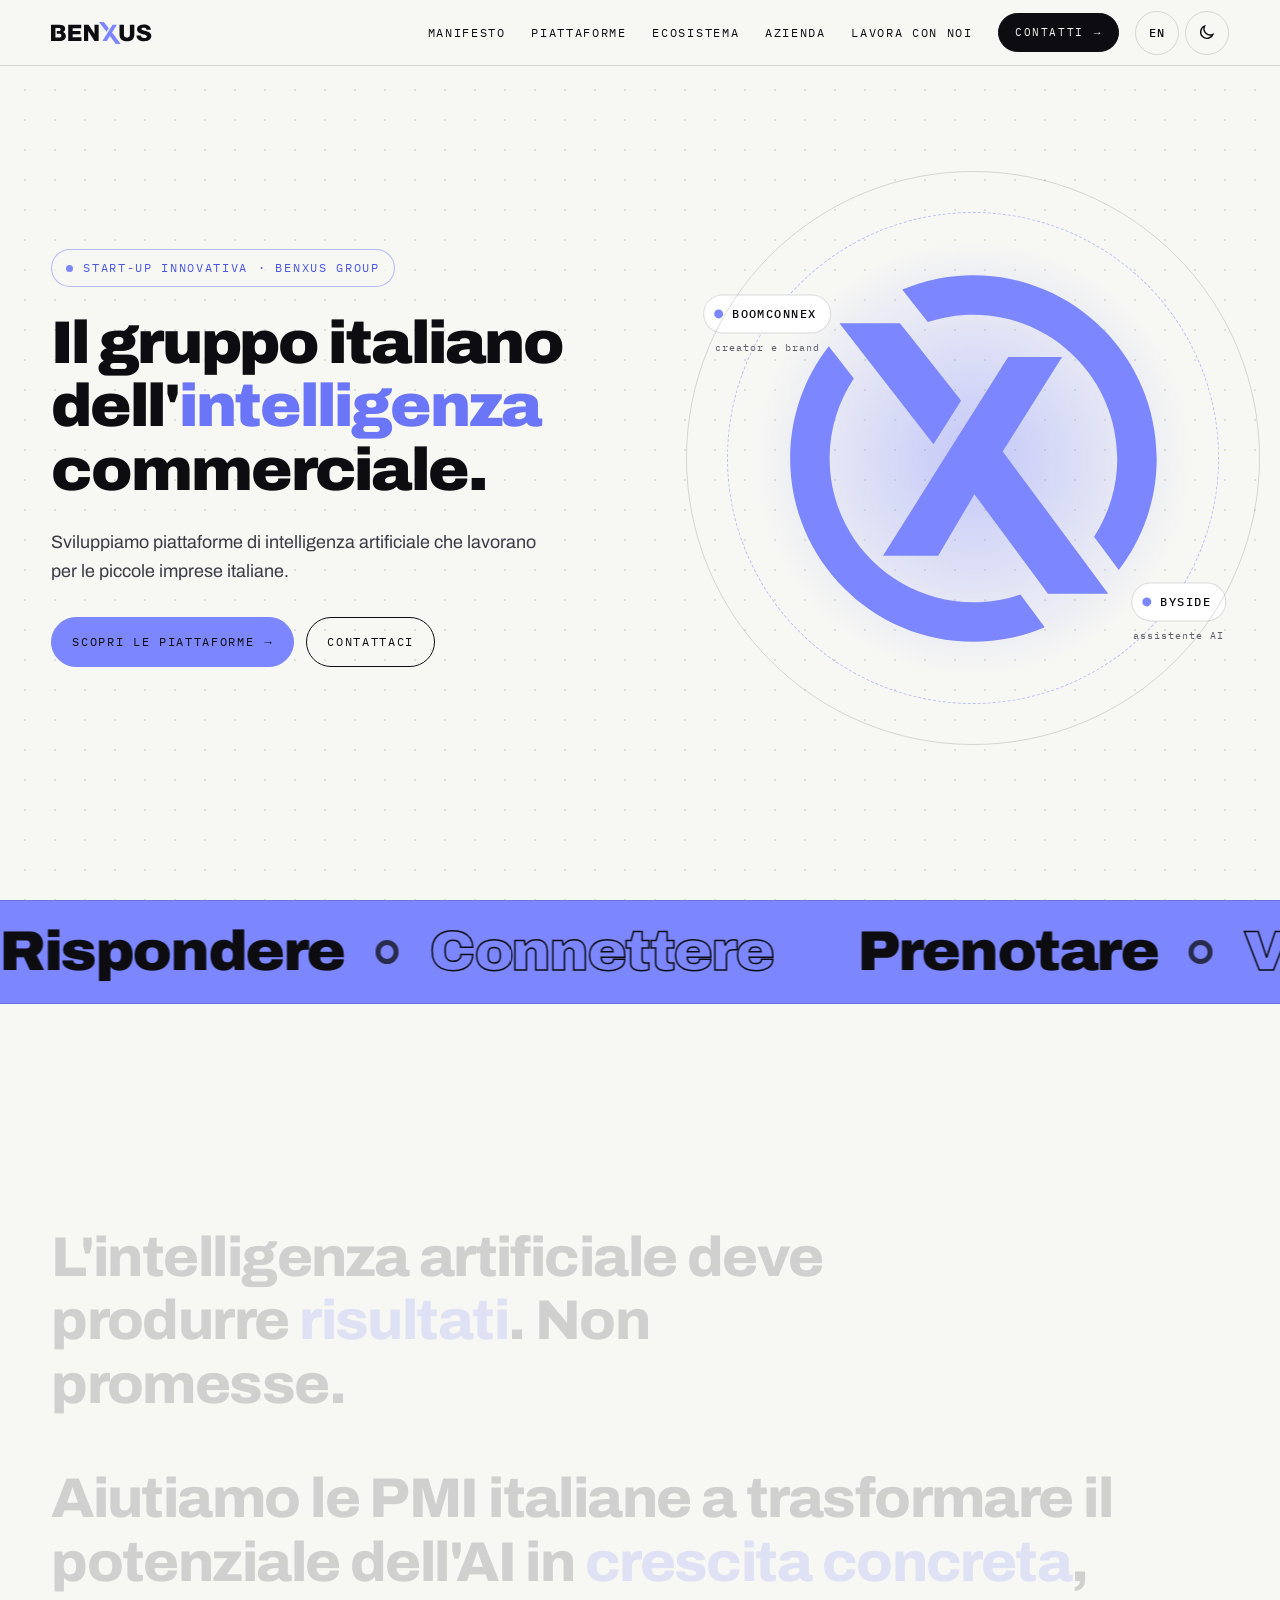
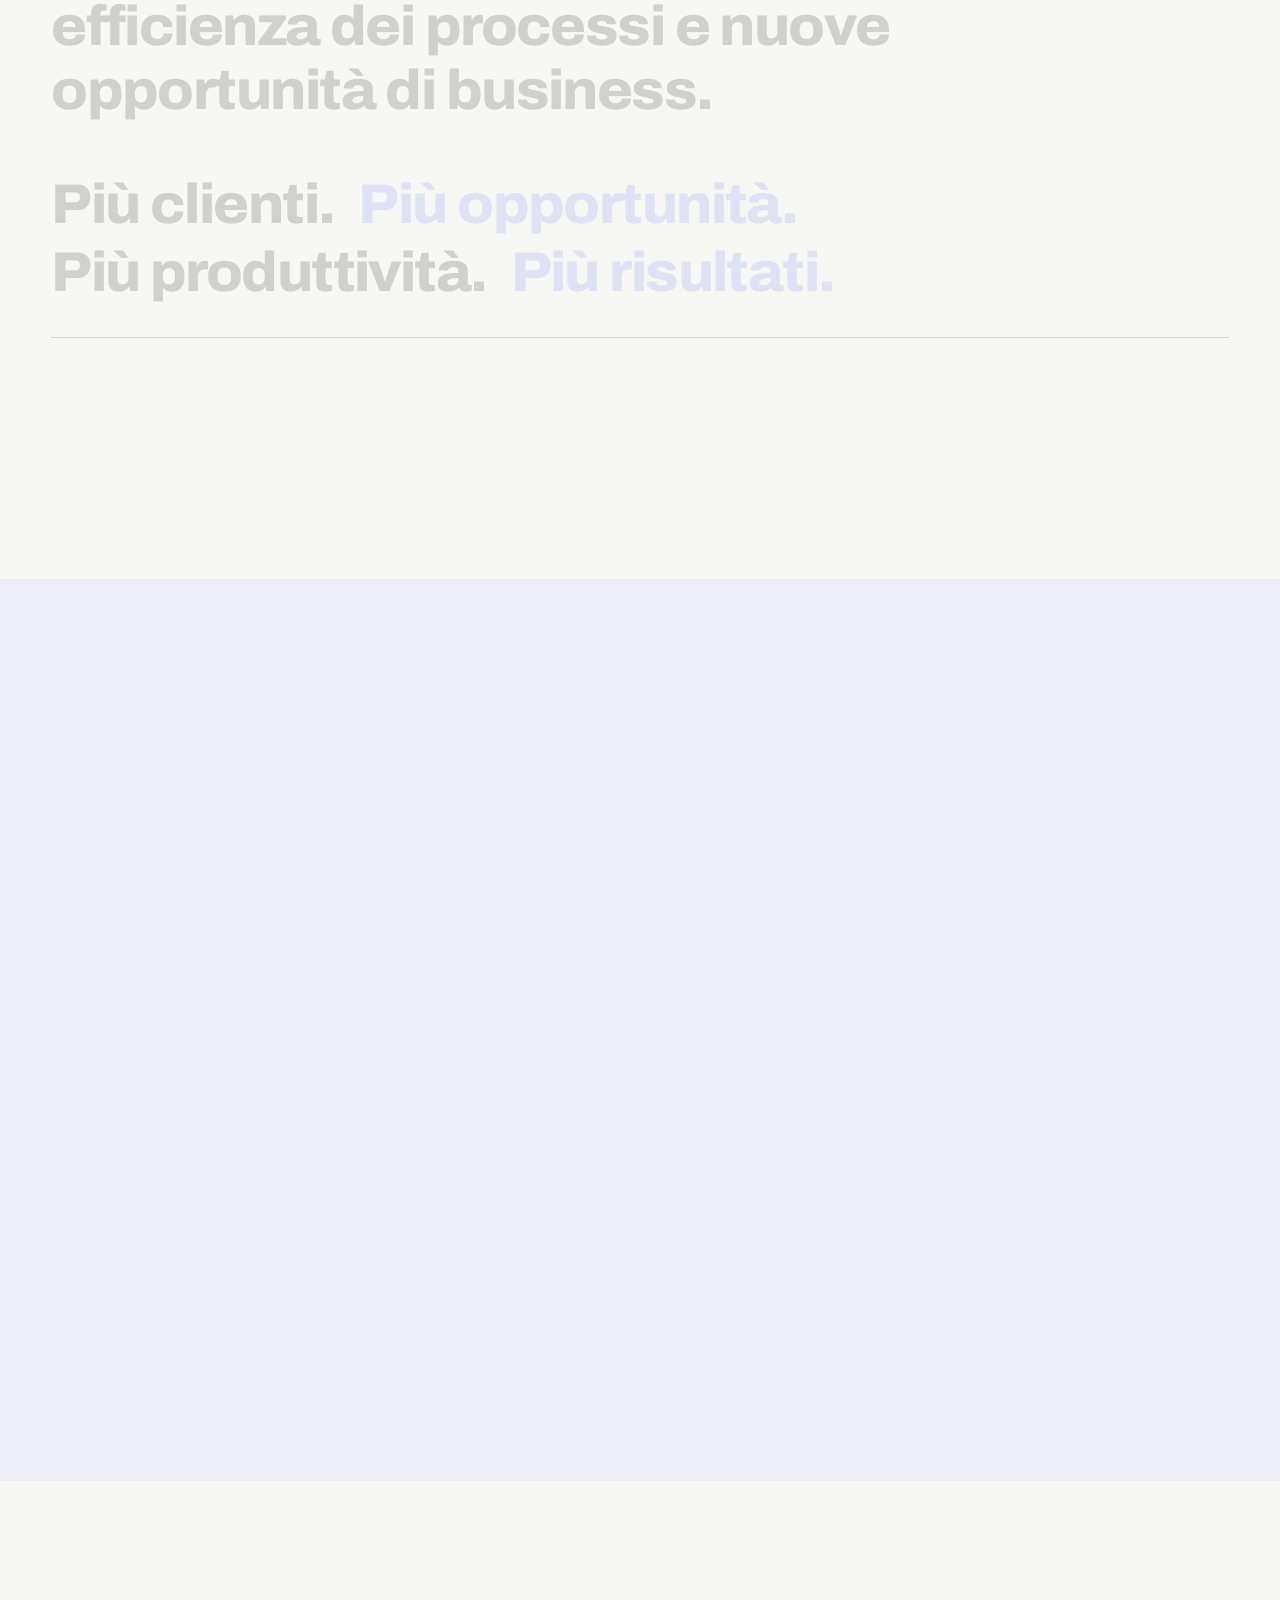
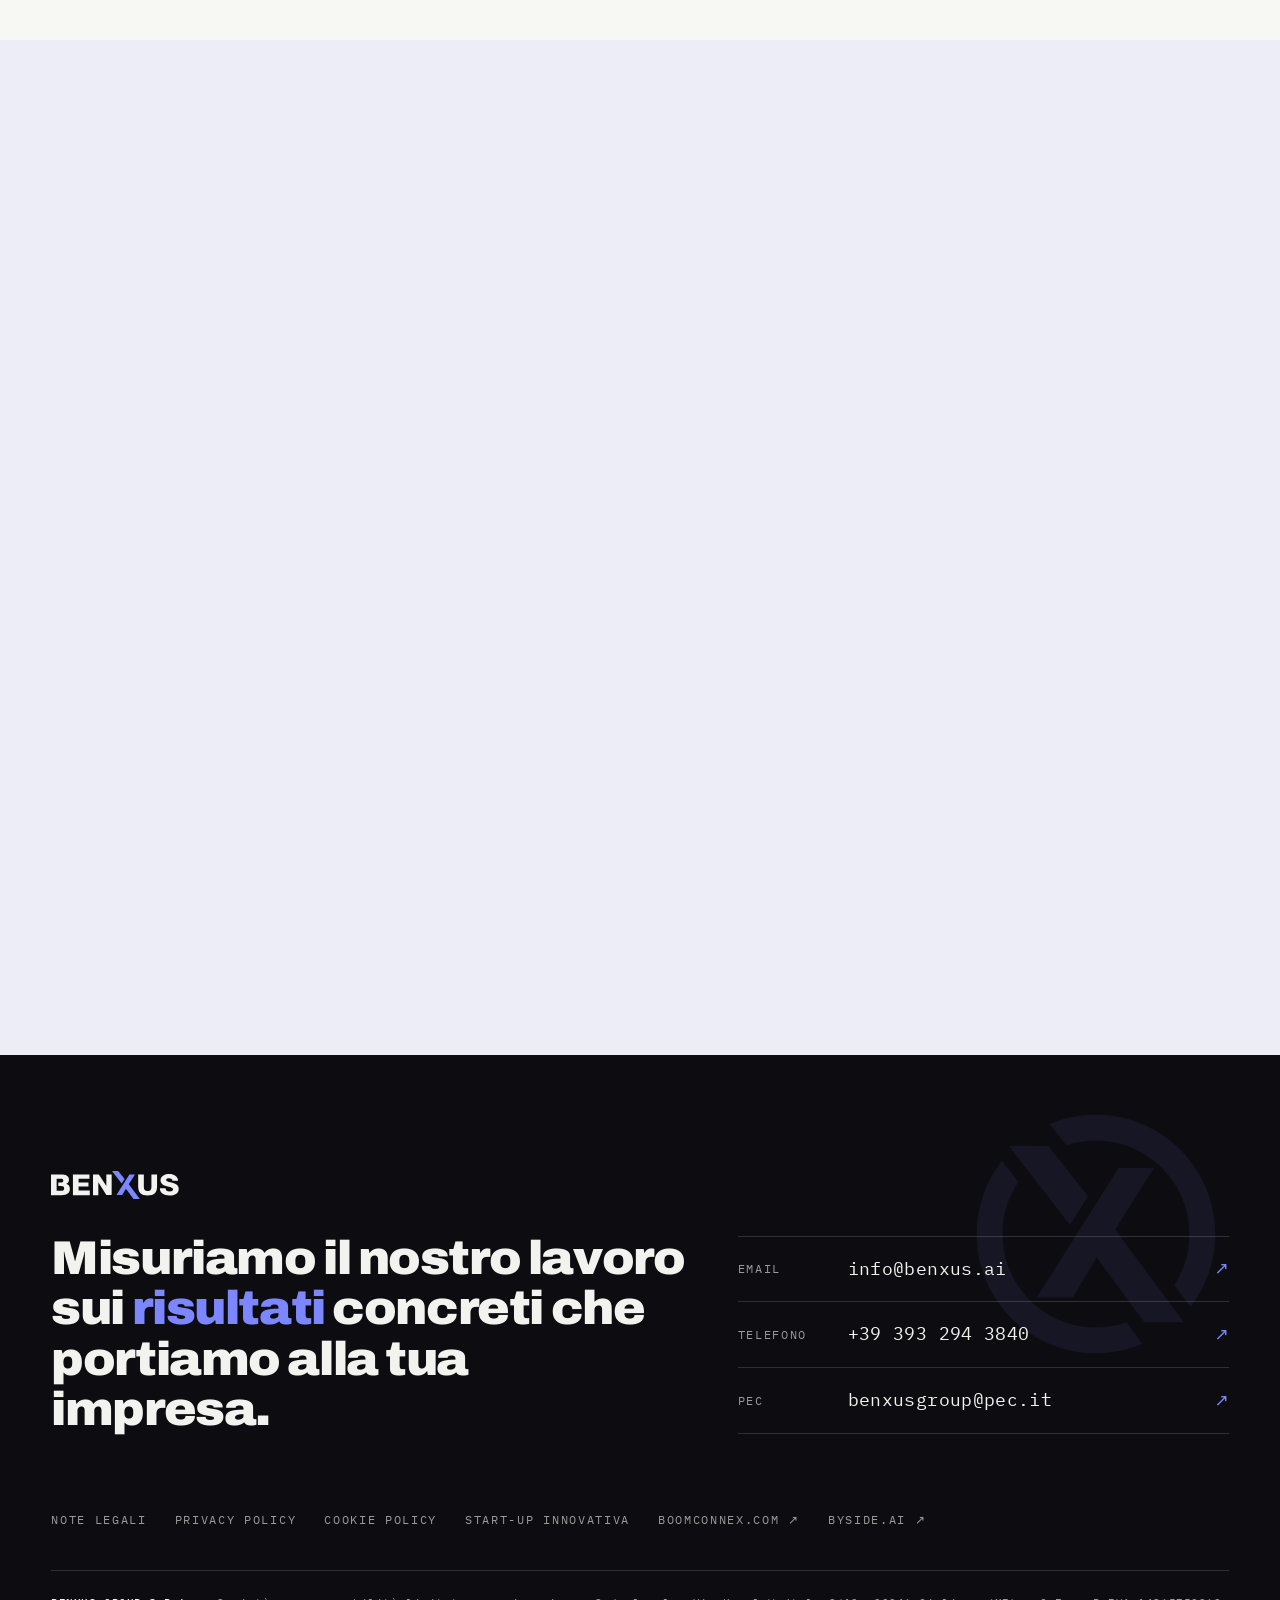
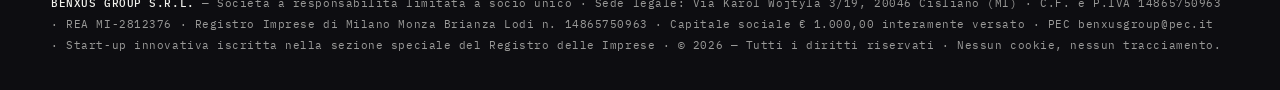
==== commit f0644261: "update with tests of 10 people (without BEA, SARA)" ====
--- a/index.html
+++ b/index.html
@@ -6,16 +6,19 @@
 <meta http-equiv="Content-Security-Policy" content="default-src 'self'; script-src 'self'; style-src 'self'; img-src 'self'; font-src 'self'; connect-src 'none'; media-src 'none'; object-src 'none'; frame-src 'none'; worker-src 'none'; manifest-src 'self'; base-uri 'none'; form-action 'none'; upgrade-insecure-requests; require-trusted-types-for 'script'; trusted-types 'none'">
 <meta name="referrer" content="strict-origin-when-cross-origin">
 <title>Benxus Group — Il gruppo italiano dell'intelligenza commerciale</title>
-<meta name="description" content="Benxus Group è la start-up innovativa italiana che sviluppa ecosistemi software basati sull'intelligenza artificiale per le imprese: BoomConnex e Byside.">
+<meta name="description" content="Benxus Group è la start-up innovativa italiana che sviluppa piattaforme di intelligenza artificiale per le piccole imprese: BoomConnex e Byside.">
 <meta name="robots" content="index,follow">
 <link rel="canonical" href="https://benxus.ai/">
+<link rel="alternate" hreflang="it" href="https://benxus.ai/">
+<link rel="alternate" hreflang="en" href="https://benxus.ai/en/">
+<link rel="alternate" hreflang="x-default" href="https://benxus.ai/">
 <meta name="theme-color" content="#F7F7F4">
 <meta name="color-scheme" content="light dark">
 <meta name="format-detection" content="telephone=no, date=no, address=no, email=no">
 <meta name="apple-mobile-web-app-title" content="Benxus">
 <meta name="application-name" content="Benxus">
 <meta property="og:title" content="Benxus Group — Il gruppo italiano dell'intelligenza commerciale">
-<meta property="og:description" content="Benxus Group è la start-up innovativa italiana che sviluppa ecosistemi software basati sull'intelligenza artificiale per le imprese: BoomConnex e Byside.">
+<meta property="og:description" content="Benxus Group è la start-up innovativa italiana che sviluppa piattaforme di intelligenza artificiale per le piccole imprese: BoomConnex e Byside.">
 <meta property="og:type" content="website">
 <meta property="og:url" content="https://benxus.ai/">
 <meta property="og:site_name" content="Benxus Group">
@@ -23,16 +26,16 @@
 <meta property="og:image" content="https://benxus.ai/og.png">
 <meta property="og:image:width" content="1200">
 <meta property="og:image:height" content="630">
-<meta property="og:image:alt" content="Benxus — il gruppo italiano dell'intelligenza commerciale">
+<meta property="og:image:alt" content="Benxus">
 <meta name="twitter:card" content="summary_large_image">
 <link rel="icon" href="favicon.svg" type="image/svg+xml">
 <link rel="icon" href="favicon-32.png" type="image/png" sizes="32x32">
 <link rel="apple-touch-icon" href="apple-touch-icon.png">
 <link rel="manifest" href="site.webmanifest">
 <link rel="preload" href="assets/fonts/archivo.woff2" as="font" type="font/woff2" crossorigin>
-<link rel="stylesheet" href="assets/css/site.css?v=20261102l">
-<script src="assets/js/boot.js?v=20261102l"></script>
-<script src="assets/js/site.js?v=20261102l" defer></script>
+<link rel="stylesheet" href="assets/css/site.css?v=20261111e">
+<script src="assets/js/boot.js?v=20261111e"></script>
+<script src="assets/js/site.js?v=20261111e" defer></script>
 <script type="application/ld+json">
 {
   "@context":"https://schema.org",
@@ -50,13 +53,10 @@
   "taxID":"14865750963",
   "foundingDate":"2026-09-02",
   "founder":{"@type":"Person","name":"Corrado Mazzotta"},
-  "description":"Start-up innovativa che sviluppa ecosistemi software basati sull'intelligenza artificiale per le imprese: BoomConnex e Byside.",
+  "description":"Benxus Group è la start-up innovativa italiana che sviluppa piattaforme di intelligenza artificiale per le piccole imprese: BoomConnex e Byside.",
   "address":{"@type":"PostalAddress","streetAddress":"Via Karol Wojtyla 3/19","postalCode":"20046","addressLocality":"Cisliano","addressRegion":"MI","addressCountry":"IT"},
   "contactPoint":[{"@type":"ContactPoint","contactType":"customer service","email":"info@benxus.ai","telephone":"+39 393 294 3840","availableLanguage":["it","en"]}],
-  "brand":[
-    {"@type":"Brand","name":"BoomConnex","url":"https://boomconnex.com"},
-    {"@type":"Brand","name":"Byside","url":"https://byside.ai"}
-  ]
+  "brand":[{"@type":"Brand","name":"BoomConnex","url":"https://boomconnex.com"},{"@type":"Brand","name":"Byside","url":"https://byside.ai"}]
 }
 </script>
 </head>
@@ -75,14 +75,13 @@
     <a class="btn sm" href="#contatti">Contatti <span class="arr" aria-hidden="true">→</span></a>
   </nav>
   <div class="tools">
-    <button class="theme-btn" type="button" aria-label="Cambia tema" title="Cambia tema"><svg class="moon" viewBox="0 0 24 24" aria-hidden="true"><path d="M20 14.5A8 8 0 0 1 9.5 4a8 8 0 1 0 10.5 10.5z"/></svg><svg class="sun" viewBox="0 0 24 24" aria-hidden="true"><circle cx="12" cy="12" r="4.2"/><path d="M12 2.5v2.2M12 19.3v2.2M2.5 12h2.2M19.3 12h2.2M5.3 5.3l1.6 1.6M17.1 17.1l1.6 1.6M5.3 18.7l1.6-1.6M17.1 6.9l1.6-1.6"/></svg></button>
+    <a class="lang-btn mono" href="en/" hreflang="en" lang="en" aria-label="English version" title="English version" data-lang-switch>EN</a>
+    <button class="theme-btn" type="button"><svg class="moon" viewBox="0 0 24 24" aria-hidden="true"><path d="M20 14.5A8 8 0 0 1 9.5 4a8 8 0 1 0 10.5 10.5z"/></svg><svg class="sun" viewBox="0 0 24 24" aria-hidden="true"><circle cx="12" cy="12" r="4.2"/><path d="M12 2.5v2.2M12 19.3v2.2M2.5 12h2.2M19.3 12h2.2M5.3 5.3l1.6 1.6M17.1 17.1l1.6 1.6M5.3 18.7l1.6-1.6M17.1 6.9l1.6-1.6"/></svg></button>
     <button class="menu-btn" type="button" aria-expanded="false" aria-controls="nav" aria-label="Apri il menu"><span></span><span></span></button>
   </div>
 </header>
-
 <main id="contenuto">
 
-  <!-- APERTURA -->
   <section class="hero" aria-labelledby="titolo">
     <canvas class="field" aria-hidden="true"></canvas>
     <div class="hero-grid">
@@ -103,8 +102,8 @@
         <div class="glow" aria-hidden="true"></div>
         <svg class="emblem" viewBox="251.89 251.89 1949.00 1948.99" role="img" aria-label="Simbolo Benxus"><g class="whole"><path class="m" d="M1226.39,257.89c-133.45,0-260.74,27.21-376.62,76.26l135.34,171.58c75.86-25.52,156.98-39.32,241.28-39.32,419.02,0,759.99,340.97,759.99,759.99,0,152.41-45.08,294.5-122.63,413.66l130.57,175.95c125.71-163.44,200.57-367.88,200.57-589.6,0-534-434.51-968.5-968.5-968.5Z"/><polygon class="m" points="1787.99 1737.95 1380.89 1189.45 1395.19 1167.71 1654.84 754.05 1695.15 689.91 1684.13 689.91 1604.5 689.91 1409.58 689.91 1285.77 886.61 1004.87 1332.93 854.14 1572.33 748.29 1740.53 857.61 1740.53 1040.02 1740.53 1231.55 1416.04 1586.33 1895.62 1619.89 1941 1879.44 1941 1938.72 1941 1913.99 1907.74 1787.99 1737.95"/><path class="m" d="M1226.39,1986.38c-137.52,0-266.6-36.74-378.01-100.78-228.08-131.36-381.98-377.61-381.98-659.21,0-155.99,47.26-301.16,128.19-422l-133.05-171.48c-127.59,164.03-203.65,370.07-203.65,593.47,0,534.1,434.51,968.5,968.5,968.5,133.55,0,260.84-27.21,376.72-76.26l-128.58-173.86c-77.75,27.01-161.25,41.6-248.13,41.6Z"/><polygon class="m" points="670.84 708.28 994.64 1125.41 1015.19 1151.92 1160.95 920.86 1140.1 894.35 871.71 554.37 837.95 511.58 573.64 511.58 518.23 511.58 541.76 541.96 670.84 708.28"/></g></svg>
         <div class="orbit">
-          <a class="sat s1" href="#piattaforme"><span><b>BoomConnex</b><small>creator → brand</small></span></a>
-          <a class="sat s2" href="#piattaforme"><span><b>Byside</b><small>voce → clienti</small></span></a>
+          <a class="sat s1" href="https://boomconnex.com" target="_blank" rel="noopener noreferrer"><span><b>BoomConnex</b><small>creator e brand</small></span><span class="sr"> (si apre in una nuova scheda)</span></a>
+          <a class="sat s2" href="https://byside.ai" target="_blank" rel="noopener noreferrer"><span><b>Byside</b><small>assistente AI</small></span><span class="sr"> (si apre in una nuova scheda)</span></a>
         </div>
       </div>
     </div>
@@ -112,84 +111,70 @@
 
   <div class="ribbon" aria-hidden="true"><div class="track"><span>Rispondere</span><span class="o">Connettere</span><span>Prenotare</span><span class="o">Vendere</span><span>Misurare</span><span class="o">Crescere</span><span>Rispondere</span><span class="o">Connettere</span><span>Prenotare</span><span class="o">Vendere</span><span>Misurare</span><span class="o">Crescere</span></div></div>
 
-  <!-- MANIFESTO -->
   <section id="manifesto" aria-labelledby="h-manifesto">
     <div class="wrap">
       <div class="sec-head reveal"><svg class="tick mark" viewBox="0 0 1949.00 1948.99" aria-hidden="true" focusable="false"><use href="#mark" width="100%" height="100%"/></svg><h2 id="h-manifesto">Manifesto</h2><span class="num mono">01</span></div>
       <div class="manifesto" data-light>
         <p>L'intelligenza artificiale deve produrre <span class="accent">risultati</span>. Non promesse.</p>
         <p>Aiutiamo le PMI italiane a trasformare il potenziale dell'AI in <span class="accent">crescita concreta</span>, efficienza dei processi e nuove opportunità di business.</p>
-      </div>
-      <div class="mani-body">
-        <p class="mani-punch" data-light><span>Più clienti.</span> <span>Più opportunità.</span> <span>Più produttività.</span> <span>Più risultati.</span></p>
-        <p class="mani-mission reveal">La nostra missione è massimizzare il valore che l'intelligenza artificiale può generare per ogni piccola azienda italiana.</p>
-      </div>
-    </div>
-  </section>
-
-  <!-- PIATTAFORME -->
+        <p class="mani-punch"><span>Più clienti.</span> <span>Più opportunità.</span> <span>Più produttività.</span> <span>Più risultati.</span></p>
+      </div>
+      <p class="mani-mission reveal">La nostra missione è massimizzare il valore che l'intelligenza artificiale può generare per ogni piccola azienda italiana.</p>
+    </div>
+  </section>
+
   <section id="piattaforme" class="alt" aria-labelledby="h-piattaforme">
     <div class="wrap">
       <div class="sec-head reveal"><svg class="tick mark" viewBox="0 0 1949.00 1948.99" aria-hidden="true" focusable="false"><use href="#mark" width="100%" height="100%"/></svg><h2 id="h-piattaforme">Le piattaforme del gruppo</h2><span class="num mono">02</span></div>
       <div class="grid">
-
-        <article class="card reveal">
-          <div class="top"><p class="k mono">Creator → Brand</p><span class="idx">01</span></div>
-          <h3>BoomConnex</h3>
-          <p>Il marketplace che connette creator, brand e attività locali: campagne protette da pagamenti in escrow, risultati misurabili, nessun intermediario opaco.</p>
-          <ul aria-label="Caratteristiche di BoomConnex"><li>Marketplace</li><li>Escrow</li><li>Creator economy</li></ul>
-          <a class="go" href="https://boomconnex.com" target="_blank" rel="noopener noreferrer">Visita boomconnex.com <span class="arr" aria-hidden="true">→</span><span class="sr"> (si apre in una nuova scheda)</span></a>
-        </article>
-
-        <article class="card reveal">
-          <div class="top"><p class="k mono">Voce → Clienti</p><span class="idx">02</span></div>
-          <h3>Byside</h3>
-          <p>L'assistente AI che risponde in chat e al telefono, qualifica i contatti e fissa gli appuntamenti per le PMI italiane, con conferme e promemoria automatici. Nessuna chiamata persa, nessun cliente perso.</p>
-          <ul aria-label="Caratteristiche di Byside"><li>Receptionist AI</li><li>Agenda</li><li>PMI</li></ul>
-          <a class="go" href="https://byside.ai" target="_blank" rel="noopener noreferrer">Visita byside.ai <span class="arr" aria-hidden="true">→</span><span class="sr"> (si apre in una nuova scheda)</span></a>
-        </article>
-
-        <article class="card next reveal">
+        <a class="card reveal" href="https://boomconnex.com" target="_blank" rel="noopener noreferrer">
+          <span class="top"><span class="k mono">Creator e brand</span><span class="card-go" aria-hidden="true"><svg viewBox="0 0 24 24"><path d="M7 17 17 7M9 7h8v8"/></svg></span></span>
+          <span class="h3" role="heading" aria-level="3">BoomConnex</span>
+          <span class="p">La piattaforma che mette in contatto attività locali, brand e creator. Il compenso delle campagne resta in garanzia e viene sbloccato solo a risultato ottenuto: si paga ciò che funziona.</span>
+          <span class="chips"><span>Creator e influencer</span><span>Pagamento garantito</span><span>Risultati misurabili</span></span>
+          <span class="domain mono">boomconnex.com<span class="sr"> (si apre in una nuova scheda)</span></span>
+        </a>
+        <a class="card reveal" href="https://byside.ai" target="_blank" rel="noopener noreferrer">
+          <span class="top"><span class="k mono">Assistente AI</span><span class="card-go" aria-hidden="true"><svg viewBox="0 0 24 24"><path d="M7 17 17 7M9 7h8v8"/></svg></span></span>
+          <span class="h3" role="heading" aria-level="3">Byside</span>
+          <span class="p">L'assistente virtuale che risponde in chat e al telefono, fissa gli appuntamenti e invia conferme e promemoria, anche su WhatsApp. Nessuna chiamata persa, nessun cliente perso.</span>
+          <span class="p for">Per studi professionali, officine, veterinari, centri estetici, agenzie immobiliari e molti altri settori.</span>
+          <span class="chips"><span>Chat e telefono</span><span>Agenda</span><span>Promemoria WhatsApp</span></span>
+          <span class="domain mono">byside.ai<span class="sr"> (si apre in una nuova scheda)</span></span>
+        </a>
+        <div class="card next reveal">
           <div>
             <svg class="plus mark" viewBox="0 0 1949.00 1948.99" aria-hidden="true" focusable="false"><use href="#mark" width="100%" height="100%"/></svg>
             <p class="mono">La prossima piattaforma<br>è in costruzione</p>
           </div>
-        </article>
-
-      </div>
-    </div>
-  </section>
-
-  <!-- ECOSISTEMA -->
+        </div>
+      </div>
+    </div>
+  </section>
+
   <section id="ecosistema" aria-labelledby="h-ecosistema">
     <div class="wrap">
       <div class="sec-head reveal"><svg class="tick mark" viewBox="0 0 1949.00 1948.99" aria-hidden="true" focusable="false"><use href="#mark" width="100%" height="100%"/></svg><h2 id="h-ecosistema">Ecosistema</h2><span class="num mono">03</span></div>
       <p class="big reveal">Dalla prima scoperta all'<em>appuntamento</em> in agenda.</p>
-      <p class="lead reveal">Ogni piattaforma presidia un momento preciso del percorso del cliente. Insieme coprono tutto il tragitto, senza buchi in cui le opportunità si perdono.</p>
-      <div class="flow">
-        <div class="line" aria-hidden="true"><i></i></div>
-        <div class="step"><div class="node" aria-hidden="true">01</div><p class="who mono">BoomConnex</p><h3>Scoperta</h3><p>Il cliente conosce l'attività attraverso la voce di un creator.</p></div>
-        <div class="step"><div class="node" aria-hidden="true">02</div><p class="who mono">BoomConnex</p><h3>Fiducia</h3><p>Campagne con pagamenti protetti in escrow e risultati misurabili.</p></div>
-        <div class="step"><div class="node" aria-hidden="true">03</div><p class="who mono">Byside</p><h3>Contatto</h3><p>Chat o telefonata: risponde subito l'assistente AI, a qualsiasi ora.</p></div>
-        <div class="step"><div class="node" aria-hidden="true">04</div><p class="who mono">Byside</p><h3>Prenotazione</h3><p>L'appuntamento entra in agenda, con conferma e promemoria automatici.</p></div>
-      </div>
-      <div class="brackets mono" aria-hidden="true"><div>BoomConnex · porta il cliente</div><div>Byside · lo accoglie e lo prenota</div></div>
-    </div>
-  </section>
-
-  <!-- PRINCIPI -->
+      <p class="lead reveal">Ogni piattaforma segue una fase precisa del percorso del cliente. Insieme lo accompagnano dall'inizio alla fine, senza che nessuna opportunità vada persa.</p>
+      <div class="eco">
+        <div class="eco-card reveal"><p class="who mono">BoomConnex</p><h3>Farsi scoprire</h3><ul><li><h4>Visibilità</h4><p>I creator fanno conoscere la tua attività al loro pubblico.</p></li><li><h4>Garanzia</h4><p>Il compenso è trattenuto in garanzia e sbloccato solo a risultato ottenuto.</p></li></ul></div>
+        <div class="eco-card reveal"><p class="who mono">Byside</p><h3>Accogliere e prenotare</h3><ul><li><h4>Risposta immediata</h4><p>Chat o telefonata: l'assistente AI risponde subito, a qualsiasi ora.</p></li><li><h4>Prenotazione</h4><p>L'appuntamento entra in agenda, con conferma e promemoria automatici.</p></li></ul></div>
+      </div>
+    </div>
+  </section>
+
   <section id="principi" class="alt" aria-labelledby="h-principi">
     <div class="wrap">
       <div class="sec-head reveal"><svg class="tick mark" viewBox="0 0 1949.00 1948.99" aria-hidden="true" focusable="false"><use href="#mark" width="100%" height="100%"/></svg><h2 id="h-principi">Come lavoriamo</h2><span class="num mono">04</span></div>
       <div class="principi">
-        <div class="pr reveal"><p class="n mono">— 01</p><h3 class="word">Risultato</h3><p>Ogni piattaforma del gruppo vende un esito misurabile, non una licenza software. Se non si conta, non si vende.</p></div>
-        <div class="pr reveal"><p class="n mono">— 02</p><h3 class="word">Conformità</h3><p>AI Act europeo e GDPR come fondamenta di progetto, non come ostacolo da aggirare. L'intelligenza artificiale seria si costruisce così.</p></div>
-        <div class="pr reveal"><p class="n mono">— 03</p><h3 class="word">Scala</h3><p>Nati per le imprese italiane, progettati per il mondo. Ogni marchio del gruppo è pensato per attraversare i confini.</p></div>
-      </div>
-    </div>
-  </section>
-
-  <!-- PERCORSO -->
+        <div class="pr reveal"><p class="n mono">— 01</p><h3 class="word">Risultato</h3><p>Ogni piattaforma del gruppo offre un risultato misurabile, non una semplice licenza software.</p></div>
+        <div class="pr reveal"><p class="n mono">— 02</p><h3 class="word">Conformità</h3><p>Rispettiamo l'AI Act europeo e il GDPR fin dalla progettazione: per noi sono una garanzia per i clienti, non un ostacolo.</p></div>
+        <div class="pr reveal"><p class="n mono">— 03</p><h3 class="word">Scala</h3><p>Nati per le imprese italiane, progettati per crescere anche all'estero.</p></div>
+      </div>
+    </div>
+  </section>
+
   <section id="percorso" aria-labelledby="h-percorso">
     <div class="wrap">
       <div class="sec-head reveal"><svg class="tick mark" viewBox="0 0 1949.00 1948.99" aria-hidden="true" focusable="false"><use href="#mark" width="100%" height="100%"/></svg><h2 id="h-percorso">Il percorso</h2><span class="num mono">05</span></div>
@@ -204,35 +189,33 @@
     </div>
   </section>
 
-  <!-- LAVORA CON NOI -->
   <section id="lavora" aria-labelledby="h-lavora">
     <div class="wrap">
       <div class="sec-head reveal"><svg class="tick mark" viewBox="0 0 1949.00 1948.99" aria-hidden="true" focusable="false"><use href="#mark" width="100%" height="100%"/></svg><h2 id="h-lavora">Lavora con noi</h2><span class="num mono">06</span></div>
       <div class="jobs">
         <div class="reveal">
           <p class="big">Costruisci con noi l'AI per le <em>imprese italiane</em>.</p>
-          <p class="lead">Siamo una start-up innovativa in crescita. Cerchiamo persone concrete, curiose e orientate al risultato, che vogliono vedere il proprio lavoro trasformarsi in clienti e fatturato reale per le PMI.</p>
-          <a class="btn brand job-cta" href="mailto:info@benxus.ai?subject=Candidatura%20-%20Benxus%20Group" data-magnet>Invia la tua candidatura <span class="arr" aria-hidden="true">→</span></a>
-          <p class="job-note">Scrivi a <a href="mailto:info@benxus.ai?subject=Candidatura%20-%20Benxus%20Group">info@benxus.ai</a> con il tuo CV e due righe su di te. Rispondiamo a tutte le candidature in linea con le nostre ricerche. <a href="privacy.html#p-cand">Come trattiamo i tuoi dati</a>.</p>
+          <p class="lead">Siamo una start-up innovativa in crescita. Cerchiamo persone concrete, curiose e orientate al risultato, che vogliano vedere il proprio lavoro trasformarsi in clienti e fatturato reale per le PMI.</p>
+          <a class="btn brand job-cta" href="mailto:info@benxus.ai?subject=Candidatura%20-%20Benxus%20Group" data-mail="info@benxus.ai" data-magnet>Invia la tua candidatura <span class="arr" aria-hidden="true">→</span></a>
+          <p class="job-note">Scrivi a <a href="mailto:info@benxus.ai?subject=Candidatura%20-%20Benxus%20Group" data-mail="info@benxus.ai">info@benxus.ai</a> con il tuo CV e due righe su di te. Rispondiamo a tutte le candidature in linea con le nostre ricerche. <a href="privacy.html#p-cand">Come trattiamo i tuoi dati</a>.</p>
         </div>
         <ul class="roles reveal" aria-label="Aree in cui cerchiamo persone">
           <li><span class="rn mono">01</span><div><h3>Sviluppo software e AI</h3><p>Sviluppatori, ingegneri e appassionati di intelligenza artificiale per costruire le nostre piattaforme.</p></div></li>
-          <li><span class="rn mono">02</span><div><h3>Vendite e partnership</h3><p>Commerciali e partner che portano le nostre soluzioni alle piccole imprese di tutta Italia.</p></div></li>
+          <li><span class="rn mono">02</span><div><h3>Vendite e partnership</h3><p>Commerciali e partner che portino le nostre soluzioni alle piccole imprese di tutta Italia.</p></div></li>
           <li><span class="rn mono">03</span><div><h3>Marketing e contenuti</h3><p>Creativi, creator e marketer per raccontare cosa l'AI può fare per le aziende.</p></div></li>
-          <li><span class="rn mono">04</span><div><h3>Candidatura spontanea</h3><p>Non trovi il tuo ruolo? Scrivici lo stesso: le persone giuste trovano sempre spazio.</p></div></li>
+          <li><span class="rn mono">04</span><div><h3>Candidatura spontanea</h3><p>Non trovi il tuo ruolo? Scrivici comunque: valutiamo con attenzione ogni profilo.</p></div></li>
         </ul>
       </div>
     </div>
   </section>
 
-  <!-- AZIENDA -->
   <section id="azienda" class="alt" aria-labelledby="h-azienda">
     <div class="wrap">
       <div class="sec-head reveal"><svg class="tick mark" viewBox="0 0 1949.00 1948.99" aria-hidden="true" focusable="false"><use href="#mark" width="100%" height="100%"/></svg><h2 id="h-azienda">Azienda e trasparenza</h2><span class="num mono">07</span></div>
       <div class="registry">
         <div class="reveal">
-          <p class="big">I dati, <em>in chiaro</em>.</p>
-          <p class="lead">Tutte le informazioni societarie in un unico posto, pronte da copiare per contratti, fatture e ordini.</p>
+          <p class="big">Dati societari, <em>in trasparenza</em>.</p>
+          <p class="lead">Di seguito i dati identificativi di Benxus Group S.r.l., come risultano dal Registro delle Imprese. Sono a disposizione di clienti, fornitori e partner per contratti, fatturazione e verifiche.</p>
           <div class="reg-links">
             <a href="startup-innovativa.html"><span>Informazioni start-up innovativa</span><span class="arr" aria-hidden="true">→</span></a>
             <a href="note-legali.html"><span>Note legali</span><span class="arr" aria-hidden="true">→</span></a>
@@ -261,12 +244,12 @@
   <div class="foot-grid">
     <div>
       <svg class="foot-logo" viewBox="321.83 1028.12 1809.12 396.54" role="img" aria-label="Benxus"><title>Benxus</title><path class="wm-l" d="M536.22,1209.8c26.92-12.83,40.39-32.61,40.39-59.36s-11.89-47.48-35.66-59.77c-18.9-9.55-44.11-14.05-75.62-13.51h-143.5v292.69h147.37c79.91,0,119.87-30.29,119.87-90.88,0-16.64-4.73-31.24-14.18-43.8-9.45-12.28-22.34-20.74-38.67-25.38ZM465.76,1308.87h-64.02v-172.75h61.87c21.76,0,32.65,9.41,32.65,28.25,0,9.56-3.73,16.92-11.17,22.1-6.01,3.82-13.18,5.73-21.48,5.73h-38.11v49.53h40.26c28.64,0,42.96,11.46,42.96,34.39s-14.33,32.75-42.96,32.75Z"/><polygon class="wm-l" points="712.32 1248.69 852.45 1248.69 852.45 1189.74 712.32 1189.74 712.32 1138.58 866.63 1138.58 866.63 1077.58 632.4 1077.58 632.4 1369.86 870.93 1369.86 870.93 1304.36 712.32 1304.36 712.32 1248.69"/><polygon class="wm-l" points="1105.46 1077.58 1105.89 1241.54 999.34 1077.58 916.85 1077.58 916.85 1370.68 992.03 1370.68 992.03 1188.11 1105.89 1369.45 1180.65 1369.45 1180.65 1077.58 1105.46 1077.58"/><path class="wm-l" d="M1744.07,1253.6c0,19.38-4.01,33.57-12.03,42.57-8.59,9.56-22.49,14.33-41.68,14.33s-33.08-4.77-41.68-14.33c-8.02-9.01-12.03-23.19-12.03-42.57v-176.02h-79.91v171.52c0,42.85,10.74,74.64,32.22,95.38,21.76,21.02,55.57,31.52,101.4,31.52s79.77-10.5,101.83-31.52c21.19-20.74,31.79-52.53,31.79-95.38v-171.52h-79.91v176.02Z"/><path class="wm-l" d="M2042.01,1193.84c-6.02-1.64-16.9-4.23-32.65-7.78-12.89-3-22.34-5.46-28.36-7.37-18.62-5.73-27.93-13.51-27.93-23.33,0-16.64,12.89-24.97,38.67-24.97,13.75,0,25.2,2.6,34.37,7.78,10.59,6.28,15.61,15.42,15.04,27.43h79.91c0-30.56-12.89-54.44-38.67-71.64-22.63-15.01-50.7-22.51-84.21-22.51s-61.01,6.83-84.21,20.47c-27.22,16.11-40.82,38.89-40.82,68.36,0,24.29,9.59,43.67,28.79,58.13,13.17,9.82,33.51,18.56,61.01,26.2,40.29,10.75,60.56,16.1,60.8,16.05,18.18,6.54,27.28,15.39,27.28,26.53,0,10.1-5.16,17.74-15.47,22.92-8.88,4.64-20.05,6.96-33.51,6.96-37.24,0-56.57-15.15-58-45.44h-79.91c0,35.2,13.46,61.95,40.39,80.23,23.48,16.11,54.42,24.15,92.8,24.15s69.03-7.09,91.94-21.29c27.78-16.64,41.68-42.16,41.68-76.55,0-40.39-29.64-68.5-88.94-84.33Z"/><polygon class="wm-x" points="1363.32 1141.67 1273.71 1028.12 1185.01 1028.12 1322.87 1205.76 1363.32 1141.67"/><polygon class="wm-x" points="1424.31 1216.18 1428.28 1210.13 1511.5 1077.59 1508.45 1077.59 1432.28 1077.59 1248.83 1369.05 1329.75 1369.05 1382.9 1279.03 1490.63 1424.66 1579.07 1424.66 1424.31 1216.18"/></svg>
-      <h2>Vogliamo essere valutati dai <em>numeri</em> che ti portiamo, non da promesse fatte durante la vendita.</h2>
+      <h2>Misuriamo il nostro lavoro sui <em>risultati</em> concreti che portiamo alla tua impresa.</h2>
     </div>
     <div class="contact">
-      <a href="mailto:info@benxus.ai"><span class="l mono">Email</span><span class="v">info@benxus.ai</span><span class="arr" aria-hidden="true">↗</span></a>
+      <a href="mailto:info@benxus.ai" data-mail="info@benxus.ai"><span class="l mono">Email</span><span class="v">info@benxus.ai</span><span class="arr" aria-hidden="true">↗</span></a>
       <a href="tel:+393932943840"><span class="l mono">Telefono</span><span class="v">+39 393 294 3840</span><span class="arr" aria-hidden="true">↗</span></a>
-      <a href="mailto:benxusgroup@pec.it"><span class="l mono">PEC</span><span class="v">benxusgroup@pec.it</span><span class="arr" aria-hidden="true">↗</span></a>
+      <a href="mailto:benxusgroup@pec.it" data-mail="benxusgroup@pec.it"><span class="l mono">PEC</span><span class="v">benxusgroup@pec.it</span><span class="arr" aria-hidden="true">↗</span></a>
     </div>
   </div>
   <nav class="foot-links mono" aria-label="Informazioni legali">
@@ -277,17 +260,9 @@
     <a href="https://boomconnex.com" target="_blank" rel="noopener noreferrer">boomconnex.com ↗</a>
     <a href="https://byside.ai" target="_blank" rel="noopener noreferrer">byside.ai ↗</a>
   </nav>
-  <p class="legal">
-    <strong>BENXUS GROUP S.R.L.</strong> — Società a responsabilità limitata a socio unico ·
-    Sede legale: Via Karol Wojtyla 3/19, 20046 Cisliano (MI) ·
-    C.F. e P.IVA 14865750963 · REA MI-2812376 ·
-    Registro Imprese di Milano Monza Brianza Lodi n. 14865750963 ·
-    Capitale sociale € 1.000,00 interamente versato ·
-    PEC benxusgroup@pec.it ·
-    Start-up innovativa iscritta nella sezione speciale del Registro delle Imprese ·
-    © <span data-year>2026</span> — Tutti i diritti riservati · Nessun cookie, nessun tracciamento.
-  </p>
+  <p class="legal"><strong>BENXUS GROUP S.R.L.</strong> — Società a responsabilità limitata a socio unico · Sede legale: Via Karol Wojtyla 3/19, 20046 Cisliano (MI) · C.F. e P.IVA 14865750963 · REA MI-2812376 · Registro Imprese di Milano Monza Brianza Lodi n. 14865750963 · Capitale sociale € 1.000,00 interamente versato · PEC benxusgroup@pec.it · Start-up innovativa iscritta nella sezione speciale del Registro delle Imprese · © <span data-year>2026</span> — Tutti i diritti riservati · Nessun cookie, nessun tracciamento.</p>
   <svg class="foot-mark mark" viewBox="0 0 1949.00 1948.99" aria-hidden="true" focusable="false"><use href="#mark" width="100%" height="100%"/></svg>
+  <a class="to-top" href="#top" aria-label="Torna su"><svg viewBox="0 0 24 24" aria-hidden="true"><path d="M12 19V5M5.5 11.5 12 5l6.5 6.5"/></svg></a>
 </footer>
 </body>
 </html>
--- a/assets/css/site.css
+++ b/assets/css/site.css
@@ -62,9 +62,8 @@
 }
 
 *,*::before,*::after{margin:0;padding:0;box-sizing:border-box}
-html{scroll-behavior:smooth;scroll-padding-top:calc(var(--header-h) + 24px);-webkit-text-size-adjust:100%;background:var(--bg)}
+html{scroll-padding-top:calc(var(--header-h) + 28px);-webkit-text-size-adjust:100%;background:var(--bg)}
 @media (prefers-reduced-motion:reduce){
-  html{scroll-behavior:auto}
   *,*::before,*::after{animation-duration:.001s!important;animation-delay:0s!important;animation-iteration-count:1!important;transition-duration:.001s!important}
 }
 body{
@@ -215,6 +214,7 @@
 @keyframes emblemIn{from{opacity:0;transform:scale(.82) rotate(-25deg)}to{opacity:1;transform:none}}
 
 .orbit{position:absolute;inset:0;border-radius:50%;animation:orbit 70s linear infinite}
+.orbit::before,.orbit::after{pointer-events:none}
 .orbit::before{content:"";position:absolute;inset:2%;border-radius:50%;border:1px dashed rgba(var(--brand-rgb),.5)}
 .orbit::after{content:"";position:absolute;inset:-6%;border-radius:50%;border:1px solid var(--line)}
 @keyframes orbit{to{transform:rotate(360deg)}}
@@ -377,7 +377,7 @@
 
 /* ---------- PIÈ DI PAGINA ---------- */
 .site-footer{background:var(--foot-bg);color:var(--foot-ink);padding:clamp(70px,9vw,120px) var(--pad) 34px;position:relative;overflow:hidden;border-top:1px solid var(--line)}
-.site-footer > *:not(.foot-mark){position:relative;z-index:1}
+.site-footer > *:not(.foot-mark):not(.to-top){position:relative;z-index:1}
 .foot-grid{max-width:var(--maxw);margin:0 auto;display:grid;grid-template-columns:1.3fr 1fr;gap:48px;align-items:end}
 @media(max-width:820px){.foot-grid{grid-template-columns:1fr}}
 .foot-logo{height:28px;width:auto;margin-bottom:34px;color:var(--foot-ink)}
@@ -561,13 +561,6 @@
 /* browser più vecchi (iOS < 16): niente unità "container", i satelliti si nascondono invece di sovrapporsi */
 @supports not (width:1cqw){.orbit .sat{display:none}}
 
-/* ---------- manifesto: corpo ---------- */
-.mani-body{margin-top:clamp(40px,6vw,72px);display:grid;grid-template-columns:1fr 1fr;gap:clamp(24px,4vw,64px);align-items:start;max-width:var(--maxw)}
-.mani-body p{color:var(--muted);font-size:clamp(17px,1.5vw,20px);max-width:46ch}
-.mani-body .mani-punch{grid-column:1/-1;max-width:none;display:flex;flex-wrap:wrap;gap:6px 26px;font-weight:900;font-stretch:104%;letter-spacing:-.03em;font-size:clamp(28px,4vw,54px);line-height:1.08;color:var(--ink);padding:0 0 clamp(18px,2.5vw,30px);border-bottom:1px solid var(--line)}
-.mani-body .mani-punch > span:nth-child(even){color:var(--brand-lg)}
-.mani-body .mani-mission{color:var(--ink);font-weight:600;border-left:3px solid var(--brand);padding-left:18px}
-@media(max-width:820px){.mani-body{grid-template-columns:1fr}.mani-body .mani-punch{flex-direction:column;gap:2px}}
 
 /* ---------- percorso: tappa imminente ---------- */
 .timeline li.soon{border:1.5px dashed var(--brand);background:rgba(var(--brand-rgb),.07)}
@@ -591,7 +584,73 @@
 @media(max-width:600px){.badge .long{display:none}}
 .badge{white-space:nowrap}
 .manifesto p + p{max-width:30ch}
-.mani-body .mani-mission{grid-column:1/-1;max-width:60ch}
 .timeline{grid-template-columns:repeat(3,1fr)}
 @media(max-width:900px){.timeline{grid-template-columns:repeat(2,1fr)}}
 @media(max-width:560px){.timeline{grid-template-columns:1fr}}
+
+/* =====================================================================
+   v3 — correzioni dai test di novembre 2026
+   ===================================================================== */
+
+/* le ancore native (da altre pagine) non finiscono sotto la barra */
+[id]{scroll-margin-top:calc(var(--header-h) + 28px)}
+
+/* manifesto: frase "Più clienti…" e missione */
+.manifesto .mani-punch{display:flex;flex-wrap:wrap;gap:4px 24px;max-width:none;color:var(--ink);padding-bottom:clamp(20px,2.6vw,32px);border-bottom:1px solid var(--line)}
+.manifesto .mani-punch > span:nth-child(even){color:var(--brand-lg)}
+.mani-mission{margin-top:clamp(26px,3.4vw,40px);max-width:60ch;color:var(--ink);font-weight:600;font-size:clamp(17px,1.5vw,20px);border-left:3px solid var(--brand);padding-left:18px}
+@media(max-width:820px){.manifesto .mani-punch{flex-direction:column;gap:0}}
+
+/* piattaforme: l'intera scheda è un link */
+a.card{color:inherit;cursor:pointer}
+a.card:focus-visible{outline:2.5px solid var(--brand);outline-offset:4px;border-radius:22px}
+.card .top{align-items:center}
+.card .h3{display:block;font-weight:900;font-stretch:104%;font-size:clamp(32px,3.4vw,46px);letter-spacing:-.03em;line-height:1.05;margin:auto 0 12px;padding-top:40px;position:relative}
+.card .p{display:block;color:var(--muted);font-size:15.5px;max-width:38ch;position:relative}
+.card .p.for{margin-top:10px;color:var(--muted-2);font-size:14.5px}
+.card .chips{display:flex;flex-wrap:wrap;gap:8px;margin-top:18px;position:relative}
+.card .chips span{font-family:'IBM Plex Mono',monospace;font-size:10.5px;letter-spacing:.08em;text-transform:uppercase;padding:5px 10px;border:1px solid var(--line);border-radius:999px;color:var(--muted)}
+.card .domain{margin-top:22px;color:var(--muted-2);font-size:11.5px;letter-spacing:.08em;text-transform:none;position:relative}
+.card-go{width:44px;height:44px;border-radius:50%;display:grid;place-items:center;border:1px solid var(--line);color:var(--ink);transition:background-color .3s,border-color .3s,color .3s,transform .35s var(--ease);flex:none}
+.card-go svg{width:18px;height:18px;fill:none;stroke:currentColor;stroke-width:2;stroke-linecap:round;stroke-linejoin:round}
+@media (hover:hover){a.card:hover .card-go{background:var(--brand);border-color:var(--brand);color:var(--on-brand);transform:rotate(45deg)}}
+a.card:active .card-go{background:var(--brand);border-color:var(--brand);color:var(--on-brand)}
+
+/* ecosistema: due blocchi indipendenti, senza numerazione */
+.eco{margin-top:clamp(36px,5vw,60px);display:grid;grid-template-columns:1fr 1fr;gap:clamp(16px,2.5vw,28px)}
+@media(max-width:820px){.eco{grid-template-columns:1fr}}
+.eco-card{border:1px solid var(--line);border-radius:22px;background:var(--surface);padding:clamp(24px,3vw,38px)}
+.eco-card .who{color:var(--brand-ink)}
+.eco-card h3{margin-top:10px;font-weight:900;font-stretch:104%;font-size:clamp(26px,2.8vw,36px);letter-spacing:-.025em;line-height:1.1}
+.eco-card ul{list-style:none;margin-top:22px;display:flex;flex-direction:column;gap:18px}
+.eco-card li{display:grid;grid-template-columns:14px 1fr;column-gap:14px}
+.eco-card li::before{content:"";width:10px;height:10px;border-radius:50%;background:var(--brand);margin-top:8px}
+.eco-card h4{font-size:18px;font-weight:700;letter-spacing:-.01em}
+.eco-card li p{grid-column:2;margin-top:4px;color:var(--muted);font-size:15.5px;max-width:42ch}
+
+/* pulsante "torna su" */
+.to-top{position:fixed;right:max(18px,env(safe-area-inset-right));bottom:calc(18px + env(safe-area-inset-bottom));z-index:90;width:48px;height:48px;border-radius:50%;display:grid;place-items:center;background:var(--ink);color:var(--bg);box-shadow:0 10px 30px -10px rgba(0,0,0,.45);opacity:0;transform:translateY(16px);pointer-events:none;transition:opacity .3s,transform .3s var(--ease),background-color .25s}
+.to-top.show{opacity:1;transform:none;pointer-events:auto}
+.to-top svg{width:20px;height:20px;fill:none;stroke:currentColor;stroke-width:2;stroke-linecap:round;stroke-linejoin:round}
+@media (hover:hover){.to-top:hover{background:var(--brand);color:var(--on-brand)}}
+body.menu-open .to-top{opacity:0;pointer-events:none}
+
+/* aiuto per l'email */
+.mail-help{position:fixed;left:50%;bottom:calc(22px + env(safe-area-inset-bottom));transform:translateX(-50%);z-index:150;width:min(92vw,440px);padding:20px 20px 18px;border-radius:18px;background:var(--surface);color:var(--ink);border:1px solid var(--line);box-shadow:0 24px 60px -20px rgba(0,0,0,.45);animation:mhIn .35s var(--ease)}
+@keyframes mhIn{from{opacity:0;transform:translate(-50%,16px)}to{opacity:1;transform:translateX(-50%)}}
+.mail-help .mh-q{font-weight:700;font-size:16px;padding-right:36px}
+.mail-help .mh-addr{margin-top:6px;color:var(--brand-ink);font-size:13px;text-transform:none;letter-spacing:.02em;word-break:break-all}
+.mail-help .mh-row{margin-top:14px;display:flex;flex-wrap:wrap;gap:8px}
+.mail-help .btn{min-height:44px}
+.mail-help .mh-x{position:absolute;top:8px;right:8px;width:44px;height:44px;border-radius:50%;font-size:24px;line-height:1;color:var(--muted)}
+@media (hover:hover){.mail-help .mh-x:hover{background:var(--bg-2)}}
+
+/* selettore di lingua */
+.lang-btn{min-width:44px;height:44px;padding:0 10px;display:inline-grid;place-items:center;border-radius:999px;border:1px solid var(--line);font-weight:500;letter-spacing:.1em;transition:border-color .25s,background-color .25s}
+@media (hover:hover){.lang-btn:hover{border-color:var(--brand);background:rgba(var(--brand-rgb),.12)}}
+
+/* 404 */
+.e404-btns{display:flex;gap:10px;justify-content:center;flex-wrap:wrap}
+.card .h3{font-size:clamp(30px,2.9vw,42px);margin:34px 0 12px;padding-top:0}
+.card .domain{margin-top:auto;padding-top:22px}
+.card .chips{margin-bottom:4px}
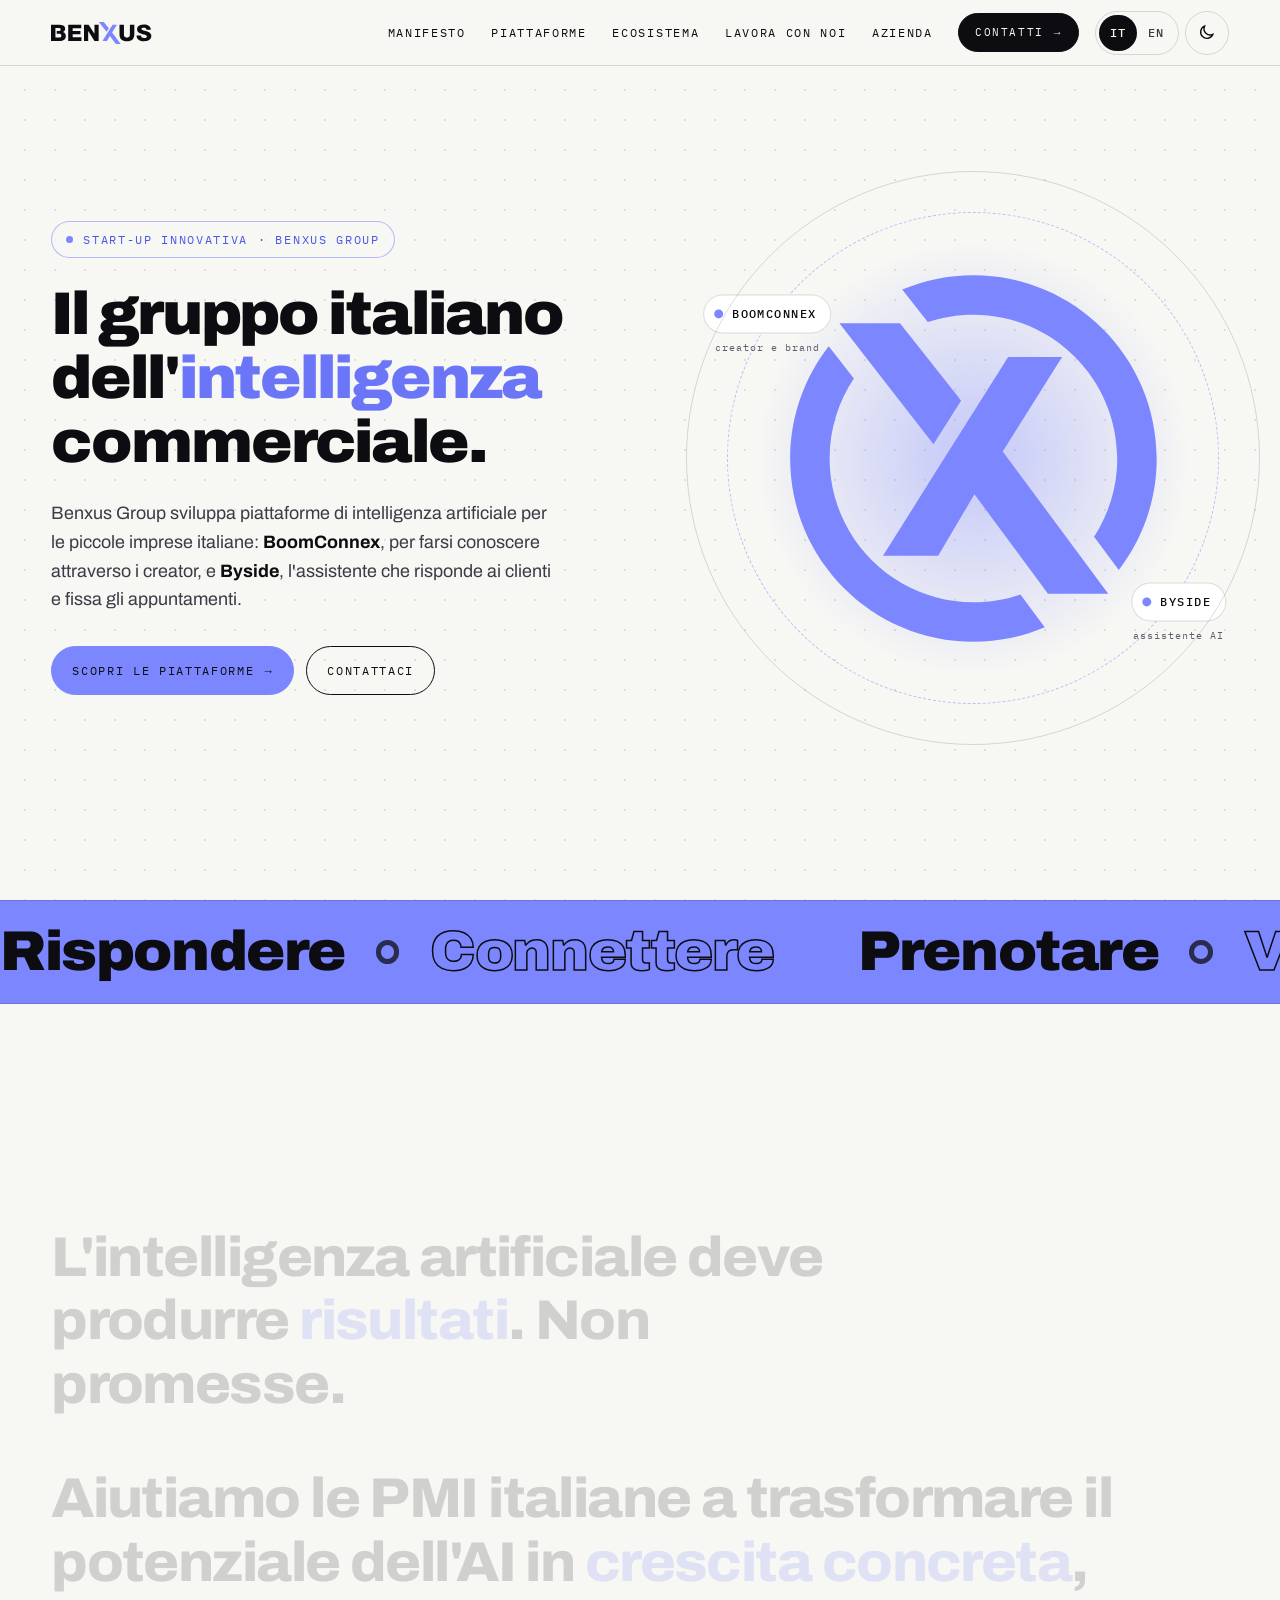
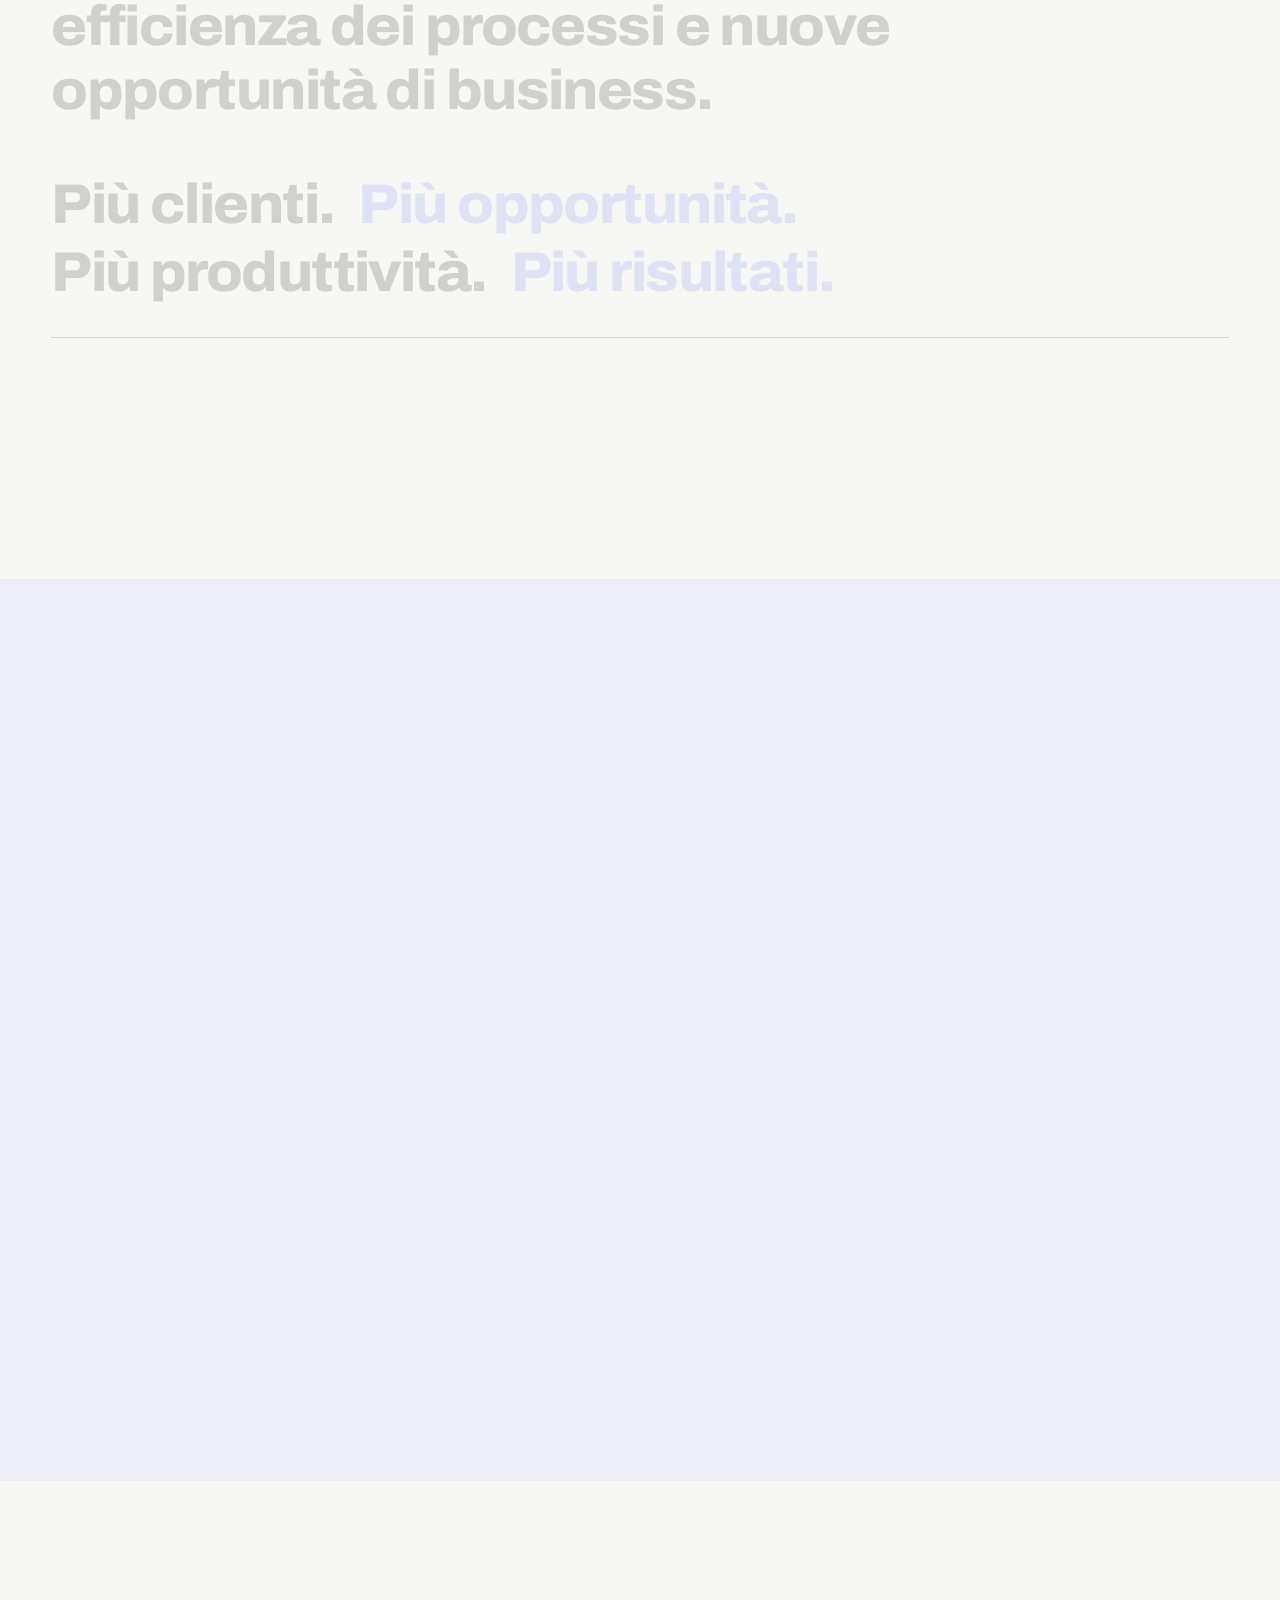
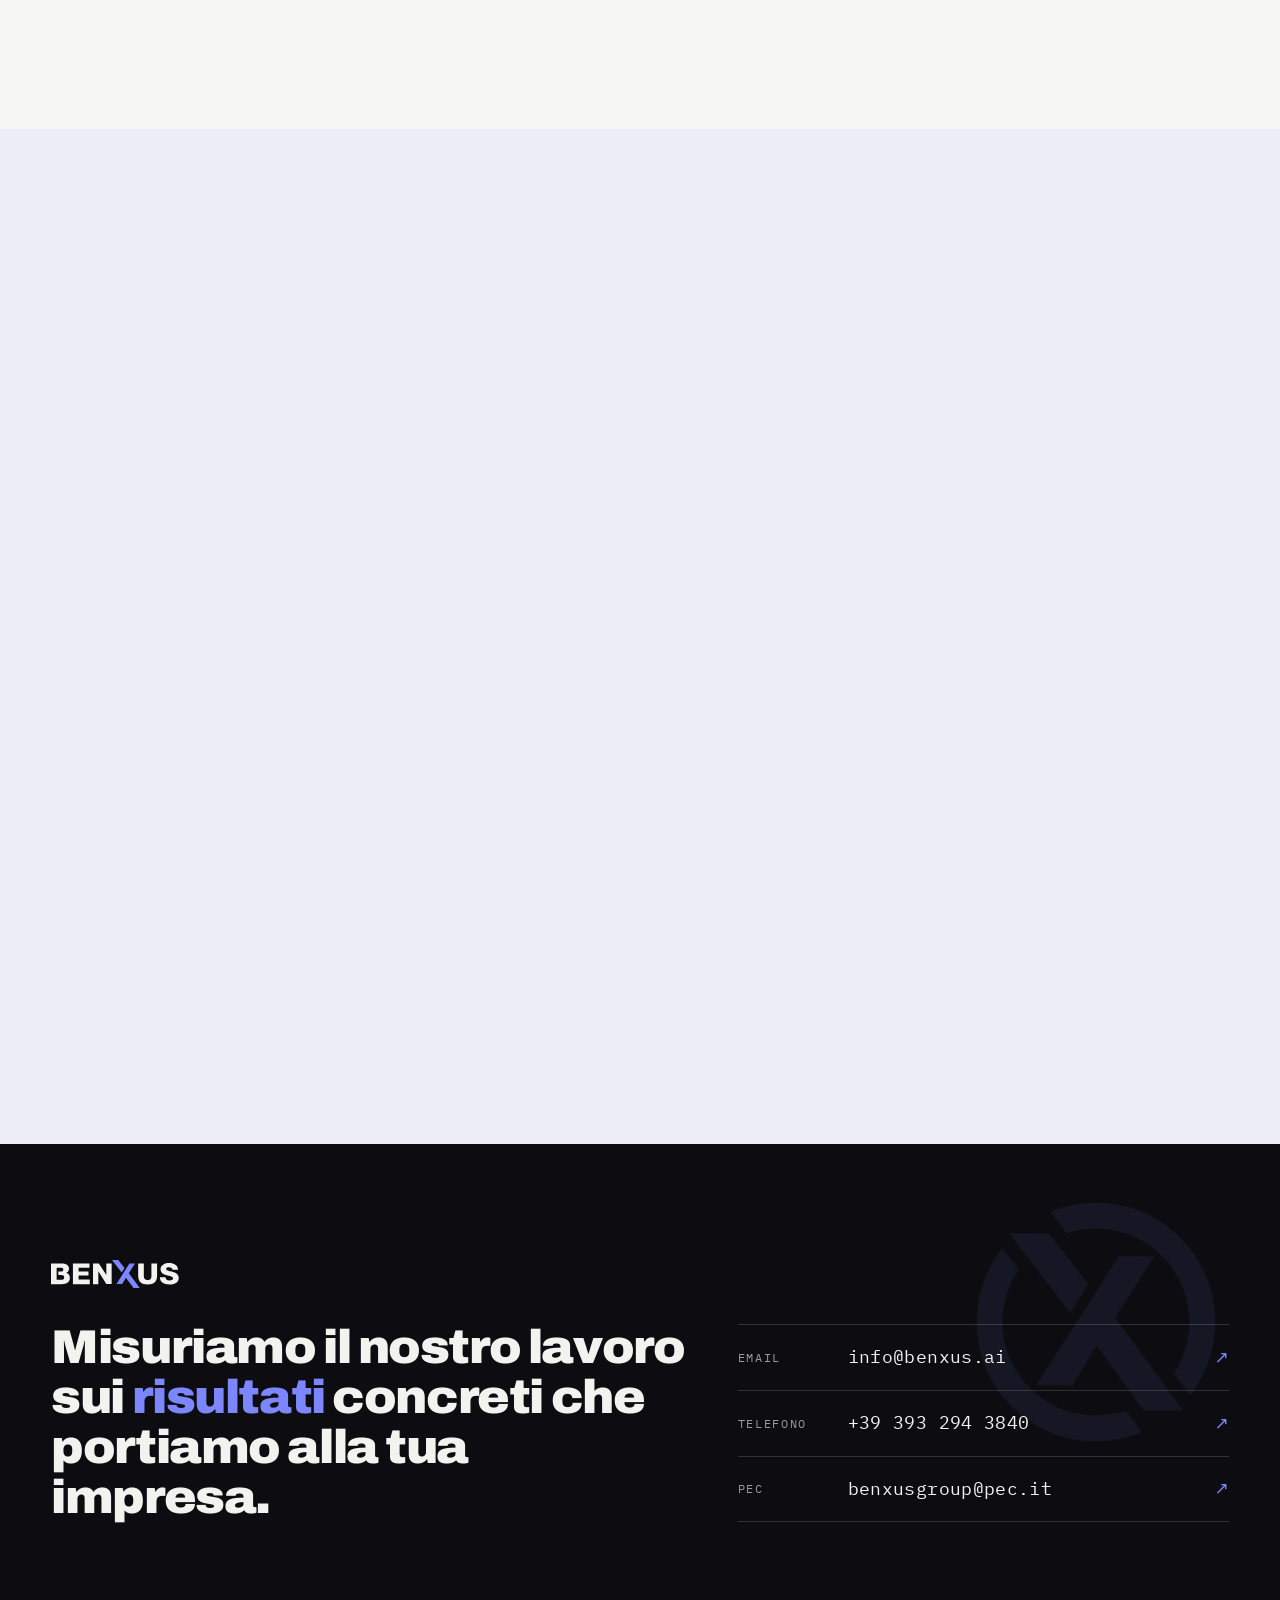
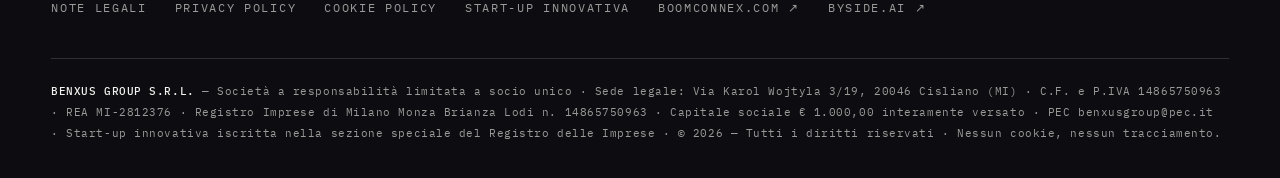
==== commit 2faded71: "Final update of every testss" ====
--- a/index.html
+++ b/index.html
@@ -33,9 +33,9 @@
 <link rel="apple-touch-icon" href="apple-touch-icon.png">
 <link rel="manifest" href="site.webmanifest">
 <link rel="preload" href="assets/fonts/archivo.woff2" as="font" type="font/woff2" crossorigin>
-<link rel="stylesheet" href="assets/css/site.css?v=20261111e">
-<script src="assets/js/boot.js?v=20261111e"></script>
-<script src="assets/js/site.js?v=20261111e" defer></script>
+<link rel="stylesheet" href="assets/css/site.css?v=20261111f">
+<script src="assets/js/boot.js?v=20261111f"></script>
+<script src="assets/js/site.js?v=20261111f" defer></script>
 <script type="application/ld+json">
 {
   "@context":"https://schema.org",
@@ -70,12 +70,12 @@
     <a href="#manifesto">Manifesto</a>
     <a href="#piattaforme">Piattaforme</a>
     <a href="#ecosistema">Ecosistema</a>
+    <a href="#lavora">Lavora con noi</a>
     <a href="#azienda">Azienda</a>
-    <a href="#lavora">Lavora con noi</a>
     <a class="btn sm" href="#contatti">Contatti <span class="arr" aria-hidden="true">→</span></a>
   </nav>
   <div class="tools">
-    <a class="lang-btn mono" href="en/" hreflang="en" lang="en" aria-label="English version" title="English version" data-lang-switch>EN</a>
+    <div class="lang-sw mono" role="group" aria-label="Lingua"><span class="on" aria-current="true" lang="it">IT</span><a href="en/" hreflang="en" lang="en" title="English version" data-lang-switch>EN</a></div>
     <button class="theme-btn" type="button"><svg class="moon" viewBox="0 0 24 24" aria-hidden="true"><path d="M20 14.5A8 8 0 0 1 9.5 4a8 8 0 1 0 10.5 10.5z"/></svg><svg class="sun" viewBox="0 0 24 24" aria-hidden="true"><circle cx="12" cy="12" r="4.2"/><path d="M12 2.5v2.2M12 19.3v2.2M2.5 12h2.2M19.3 12h2.2M5.3 5.3l1.6 1.6M17.1 17.1l1.6 1.6M5.3 18.7l1.6-1.6M17.1 6.9l1.6-1.6"/></svg></button>
     <button class="menu-btn" type="button" aria-expanded="false" aria-controls="nav" aria-label="Apri il menu"><span></span><span></span></button>
   </div>
@@ -92,7 +92,7 @@
           <span class="ln"><span>dell'<em>intelligenza</em></span></span>
           <span class="ln"><span>commerciale.</span></span>
         </h1>
-        <p class="sub">Sviluppiamo piattaforme di intelligenza artificiale che lavorano per le piccole imprese italiane.</p>
+        <p class="sub">Benxus Group sviluppa piattaforme di intelligenza artificiale per le piccole imprese italiane: <strong>BoomConnex</strong>, per farsi conoscere attraverso i creator, e <strong>Byside</strong>, l'assistente che risponde ai clienti e fissa gli appuntamenti.</p>
         <div class="ctas">
           <a class="btn brand" href="#piattaforme" data-magnet>Scopri le piattaforme <span class="arr" aria-hidden="true">→</span></a>
           <a class="btn ghost" href="#contatti" data-magnet>Contattaci</a>
@@ -158,7 +158,7 @@
       <p class="big reveal">Dalla prima scoperta all'<em>appuntamento</em> in agenda.</p>
       <p class="lead reveal">Ogni piattaforma segue una fase precisa del percorso del cliente. Insieme lo accompagnano dall'inizio alla fine, senza che nessuna opportunità vada persa.</p>
       <div class="eco">
-        <div class="eco-card reveal"><p class="who mono">BoomConnex</p><h3>Farsi scoprire</h3><ul><li><h4>Visibilità</h4><p>I creator fanno conoscere la tua attività al loro pubblico.</p></li><li><h4>Garanzia</h4><p>Il compenso è trattenuto in garanzia e sbloccato solo a risultato ottenuto.</p></li></ul></div>
+        <div class="eco-card reveal"><p class="who mono">BoomConnex</p><h3>Farsi scoprire</h3><ul><li><h4>Visibilità</h4><p>I creator fanno conoscere la tua attività al loro pubblico.</p></li><li><h4>Per i brand</h4><p>Contatto diretto con gli influencer, senza i costi di un'agenzia.</p></li><li><h4>Garanzia</h4><p>Il compenso è trattenuto in garanzia e sbloccato solo a risultato ottenuto.</p></li></ul></div>
         <div class="eco-card reveal"><p class="who mono">Byside</p><h3>Accogliere e prenotare</h3><ul><li><h4>Risposta immediata</h4><p>Chat o telefonata: l'assistente AI risponde subito, a qualsiasi ora.</p></li><li><h4>Prenotazione</h4><p>L'appuntamento entra in agenda, con conferma e promemoria automatici.</p></li></ul></div>
       </div>
     </div>
@@ -182,9 +182,9 @@
         <li class="reveal"><p class="d mono">02 · 09 · 2026</p><p class="t">Atto costitutivo</p><p class="s">Nasce Benxus Group S.r.l.</p></li>
         <li class="reveal"><p class="d mono">17 · 09 · 2026</p><p class="t">Registro Imprese</p><p class="s">Iscrizione al Registro Imprese di Milano Monza Brianza Lodi.</p></li>
         <li class="reveal"><p class="d mono">17 · 09 · 2026</p><p class="t">Start-up innovativa</p><p class="s">Iscritta nella sezione speciale dedicata alle start-up innovative.</p></li>
-        <li class="reveal future soon"><p class="d mono">Prossimamente</p><p class="t">Lancio della prima piattaforma</p><p class="s">Il primo prodotto del gruppo arriva sul mercato.</p></li>
-        <li class="reveal future soon"><p class="d mono">Prossimamente</p><p class="t">Lancio della seconda piattaforma</p><p class="s">Il secondo prodotto del gruppo arriva sul mercato.</p></li>
-        <li class="reveal future"><p class="d mono">Prossimamente</p><p class="t">La terza piattaforma</p><p class="s">In costruzione.</p></li>
+        <li class="reveal live"><p class="d mono">Online</p><p class="t">Lancio della prima piattaforma</p><p class="s">Il primo prodotto del gruppo è sul mercato.</p></li>
+        <li class="reveal live"><p class="d mono">Online</p><p class="t">Lancio della seconda piattaforma</p><p class="s">Il secondo prodotto del gruppo è sul mercato.</p></li>
+        <li class="reveal future soon"><p class="d mono">Prossimamente</p><p class="t">La terza piattaforma</p><p class="s">In costruzione.</p></li>
       </ol>
     </div>
   </section>
@@ -197,6 +197,7 @@
           <p class="big">Costruisci con noi l'AI per le <em>imprese italiane</em>.</p>
           <p class="lead">Siamo una start-up innovativa in crescita. Cerchiamo persone concrete, curiose e orientate al risultato, che vogliano vedere il proprio lavoro trasformarsi in clienti e fatturato reale per le PMI.</p>
           <a class="btn brand job-cta" href="mailto:info@benxus.ai?subject=Candidatura%20-%20Benxus%20Group" data-mail="info@benxus.ai" data-magnet>Invia la tua candidatura <span class="arr" aria-hidden="true">→</span></a>
+          <div class="mail-alt"><span class="mono">Oppure</span><button class="btn sm ghost" type="button" data-copy="info@benxus.ai">Copia indirizzo</button><a class="btn sm ghost" href="https://mail.google.com/mail/?view=cm&amp;fs=1&amp;to=info@benxus.ai&amp;su=Candidatura%20-%20Benxus%20Group" target="_blank" rel="noopener noreferrer">Gmail</a><a class="btn sm ghost" href="https://outlook.live.com/mail/0/deeplink/compose?to=info@benxus.ai&amp;subject=Candidatura%20-%20Benxus%20Group" target="_blank" rel="noopener noreferrer">Outlook</a></div>
           <p class="job-note">Scrivi a <a href="mailto:info@benxus.ai?subject=Candidatura%20-%20Benxus%20Group" data-mail="info@benxus.ai">info@benxus.ai</a> con il tuo CV e due righe su di te. Rispondiamo a tutte le candidature in linea con le nostre ricerche. <a href="privacy.html#p-cand">Come trattiamo i tuoi dati</a>.</p>
         </div>
         <ul class="roles reveal" aria-label="Aree in cui cerchiamo persone">
--- a/assets/css/site.css
+++ b/assets/css/site.css
@@ -209,7 +209,7 @@
 @keyframes breathe{0%,100%{transform:scale(.92);opacity:.75}50%{transform:scale(1.06);opacity:1}}
 .emblem{position:absolute;inset:14%;width:72%;height:72%;overflow:visible}
 .emblem .m{fill:var(--brand)}
-.emblem{transform:translate(calc(var(--px) * 10px),calc(var(--py) * 10px));transition:transform .3s var(--ease)}
+.emblem{transform:translate3d(calc(var(--px) * 10px),calc(var(--py) * 10px),0);will-change:transform}
 .emblem .whole{transform-box:view-box;transform-origin:50% 50%;opacity:0;animation:emblemIn 1.3s var(--ease) .15s forwards}
 @keyframes emblemIn{from{opacity:0;transform:scale(.82) rotate(-25deg)}to{opacity:1;transform:none}}
 
@@ -654,3 +654,31 @@
 .card .h3{font-size:clamp(30px,2.9vw,42px);margin:34px 0 12px;padding-top:0}
 .card .domain{margin-top:auto;padding-top:22px}
 .card .chips{margin-bottom:4px}
+
+/* =====================================================================
+   v3.1 — seconda tornata di test (11 novembre 2026)
+   ===================================================================== */
+/* selettore lingua: entrambe le sigle, quella attiva evidenziata */
+.lang-sw{display:inline-flex;align-items:center;height:44px;padding:3px;border:1px solid var(--line);border-radius:999px;font-weight:500;letter-spacing:.1em}
+.lang-sw > *{min-width:38px;height:36px;display:grid;place-items:center;border-radius:999px;padding:0 8px}
+.lang-sw .on{background:var(--ink);color:var(--bg)}
+.lang-sw a{color:var(--muted)}
+@media (hover:hover){.lang-sw a:hover{color:var(--ink);background:rgba(var(--brand-rgb),.14)}}
+.lang-sw a:active{background:rgba(var(--brand-rgb),.2)}
+@media(max-width:374px){.lang-sw > *{min-width:32px;padding:0 6px}}
+
+/* percorso: piattaforme già online */
+.timeline li.live{border:1.5px solid var(--brand);background:rgba(var(--brand-rgb),.07)}
+.timeline li.live .d{display:inline-flex;align-items:center;gap:8px}
+.timeline li.live .d::before{content:"";width:8px;height:8px;border-radius:50%;background:#2FB872;box-shadow:0 0 0 3px rgba(47,184,114,.2)}
+
+/* titoli grandi: mai parole spezzate */
+.big,.hero h1,.manifesto p,.site-footer h2{hyphens:manual;-webkit-hyphens:manual;overflow-wrap:normal;word-break:normal}
+.big{text-wrap:balance}
+.registry .big{font-size:clamp(30px,3.6vw,54px)}
+
+/* alternative al link email nella sezione Lavora con noi */
+.mail-alt{margin-top:16px;display:flex;flex-wrap:wrap;align-items:center;gap:8px}
+.mail-alt .mono{color:var(--muted-2);margin-right:4px}
+.mail-alt .btn{min-height:44px}
+.hero .sub strong{color:var(--ink);font-weight:700}
